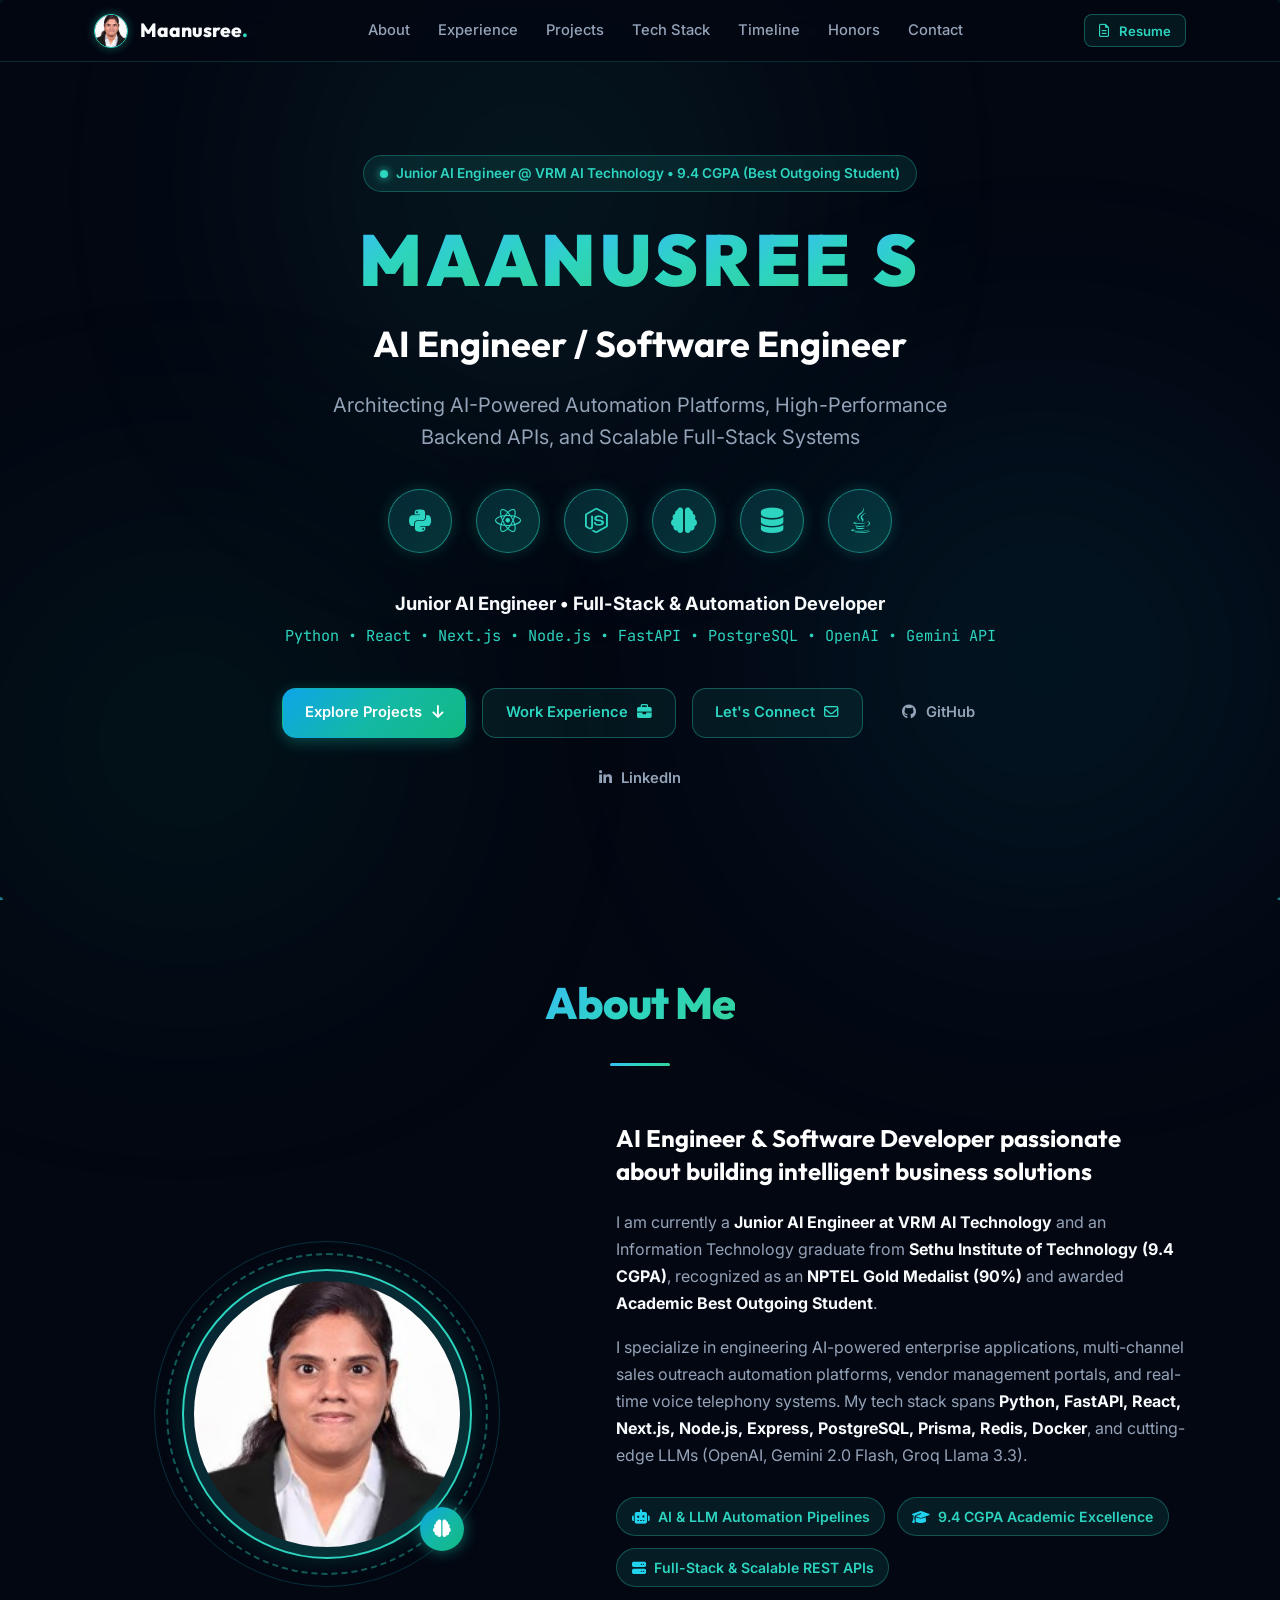
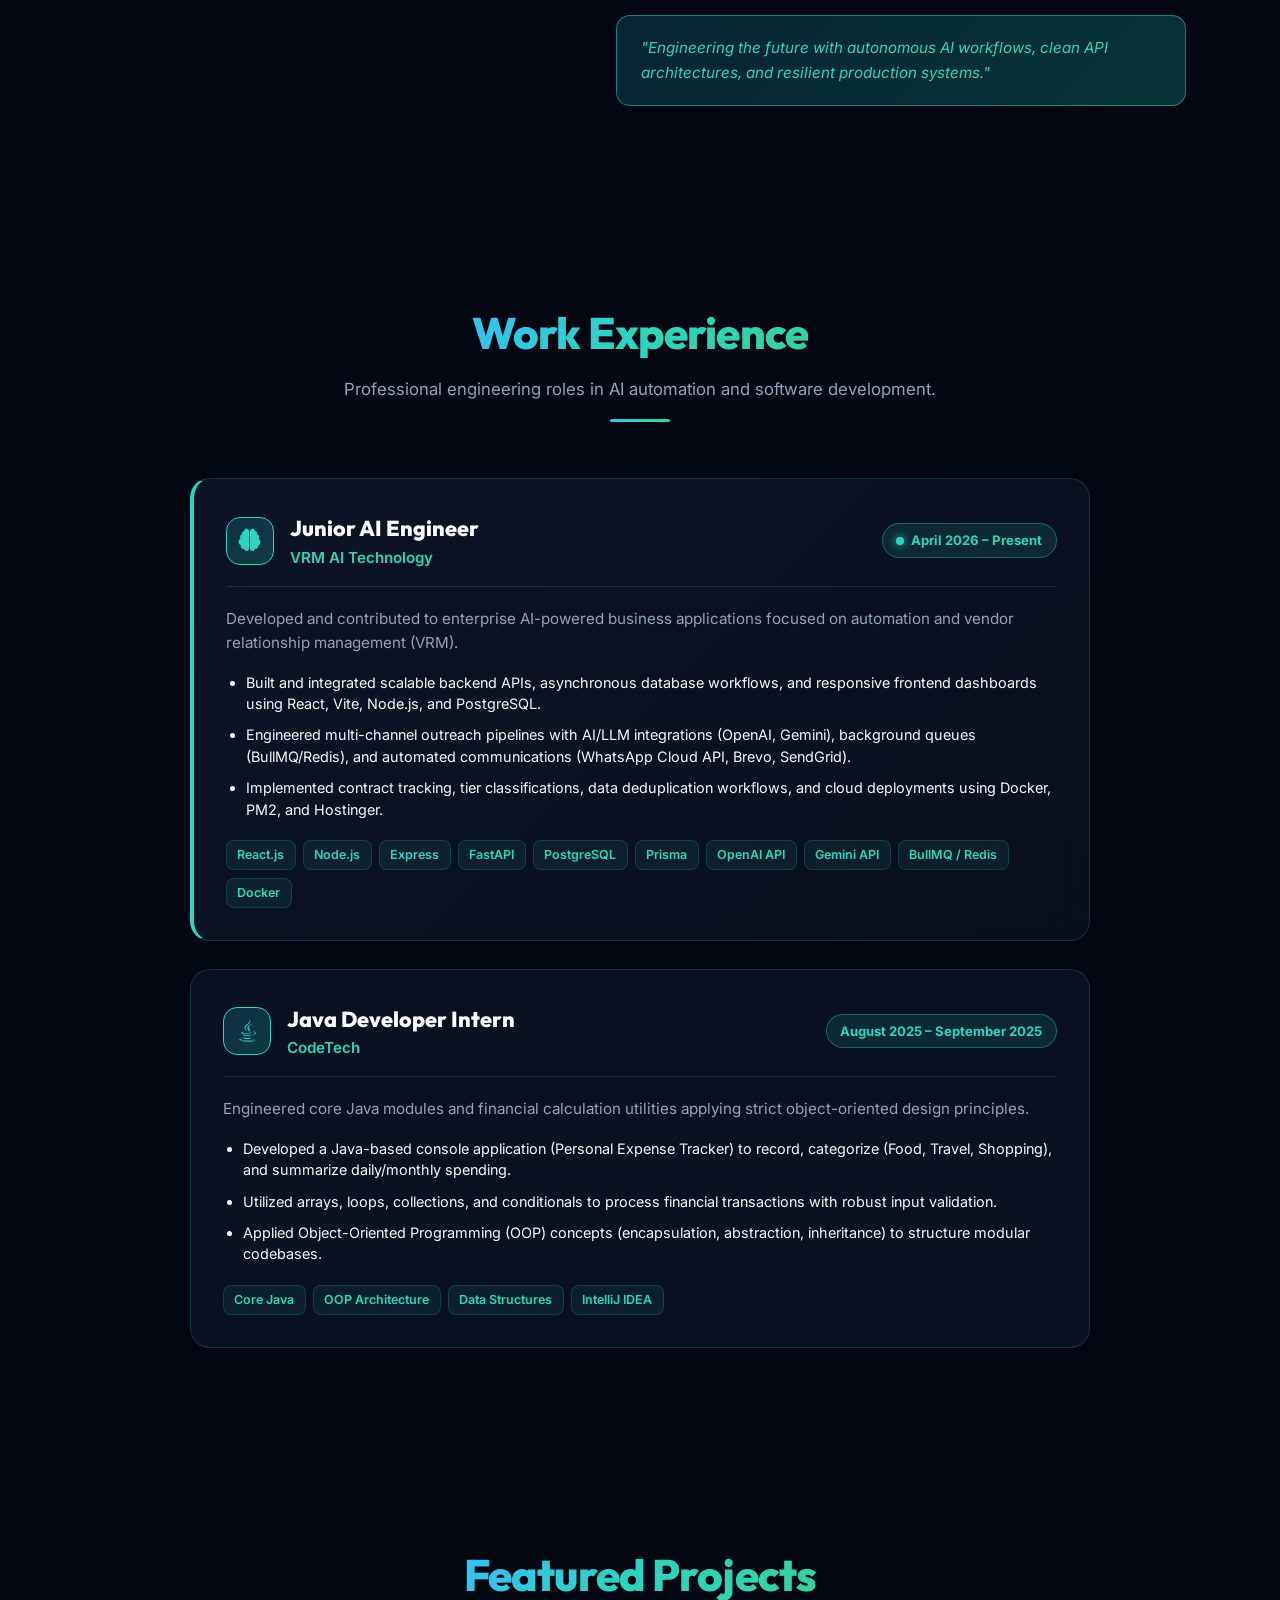
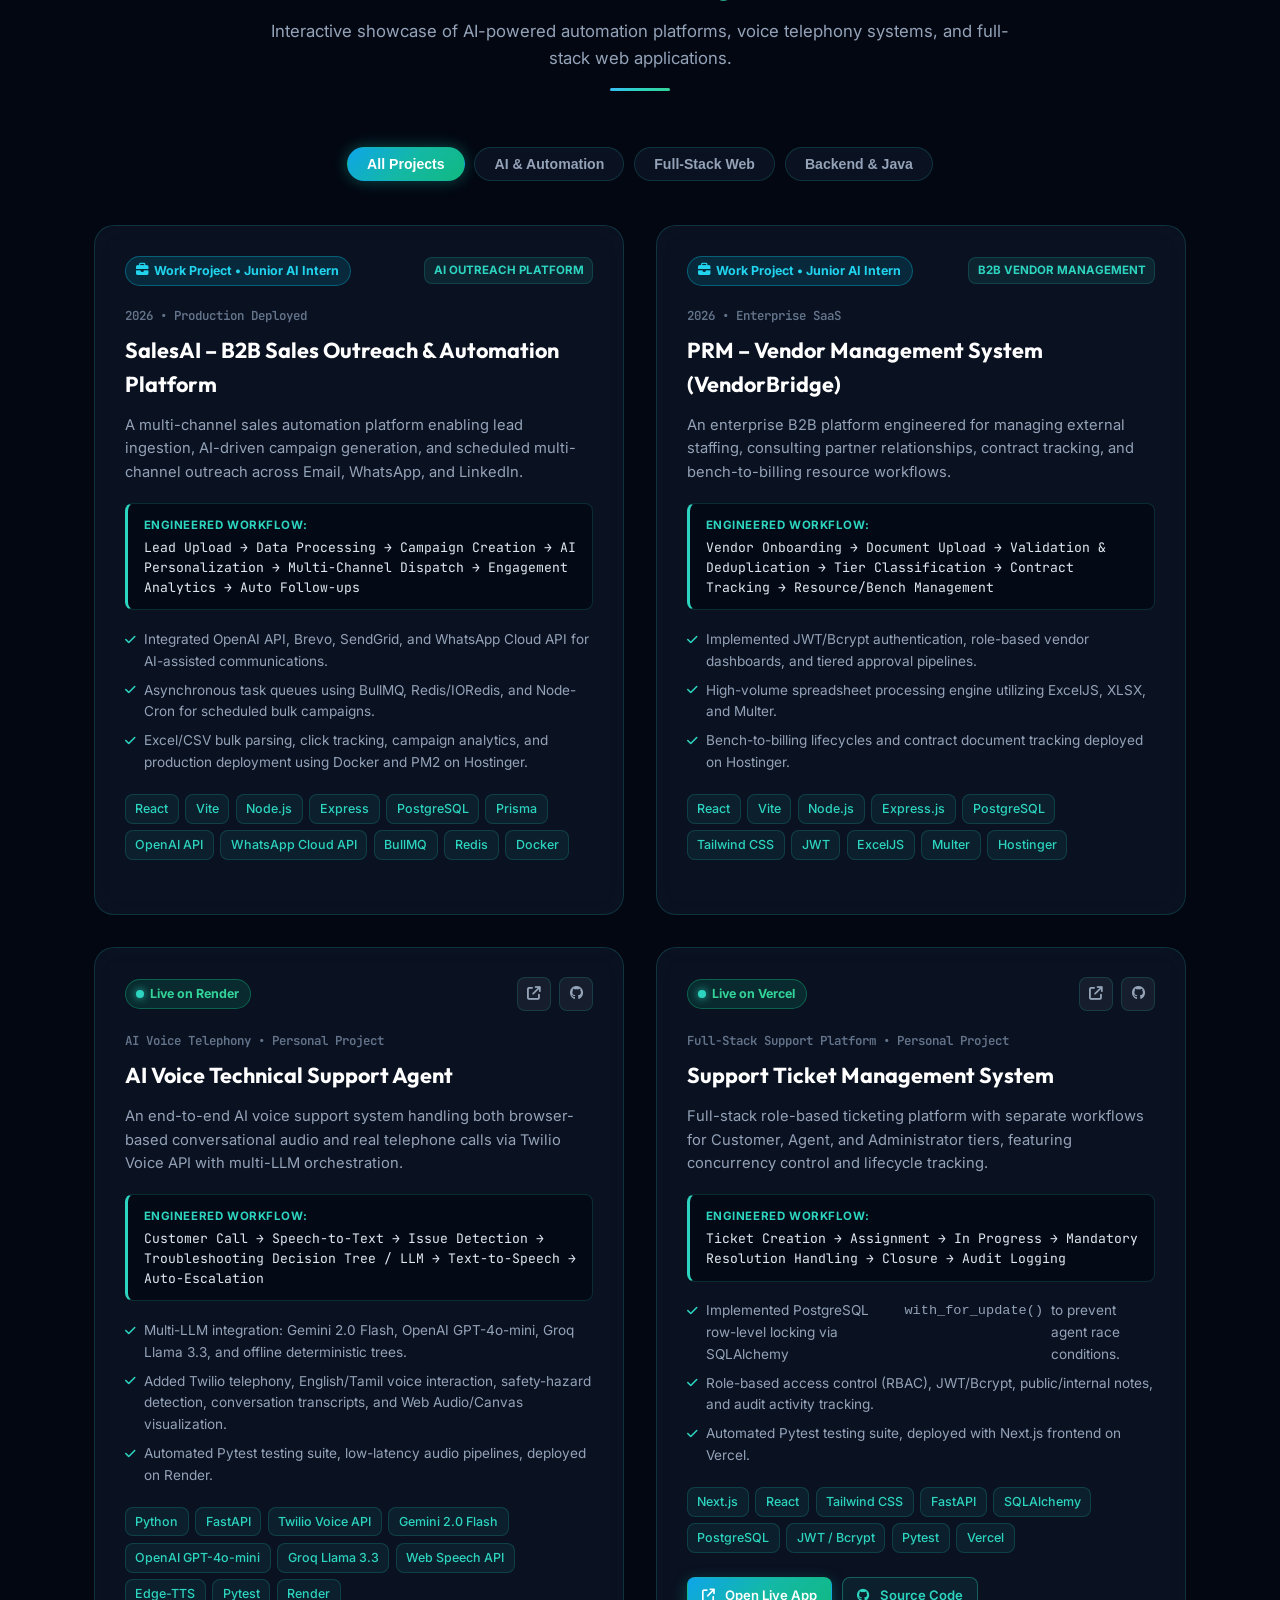
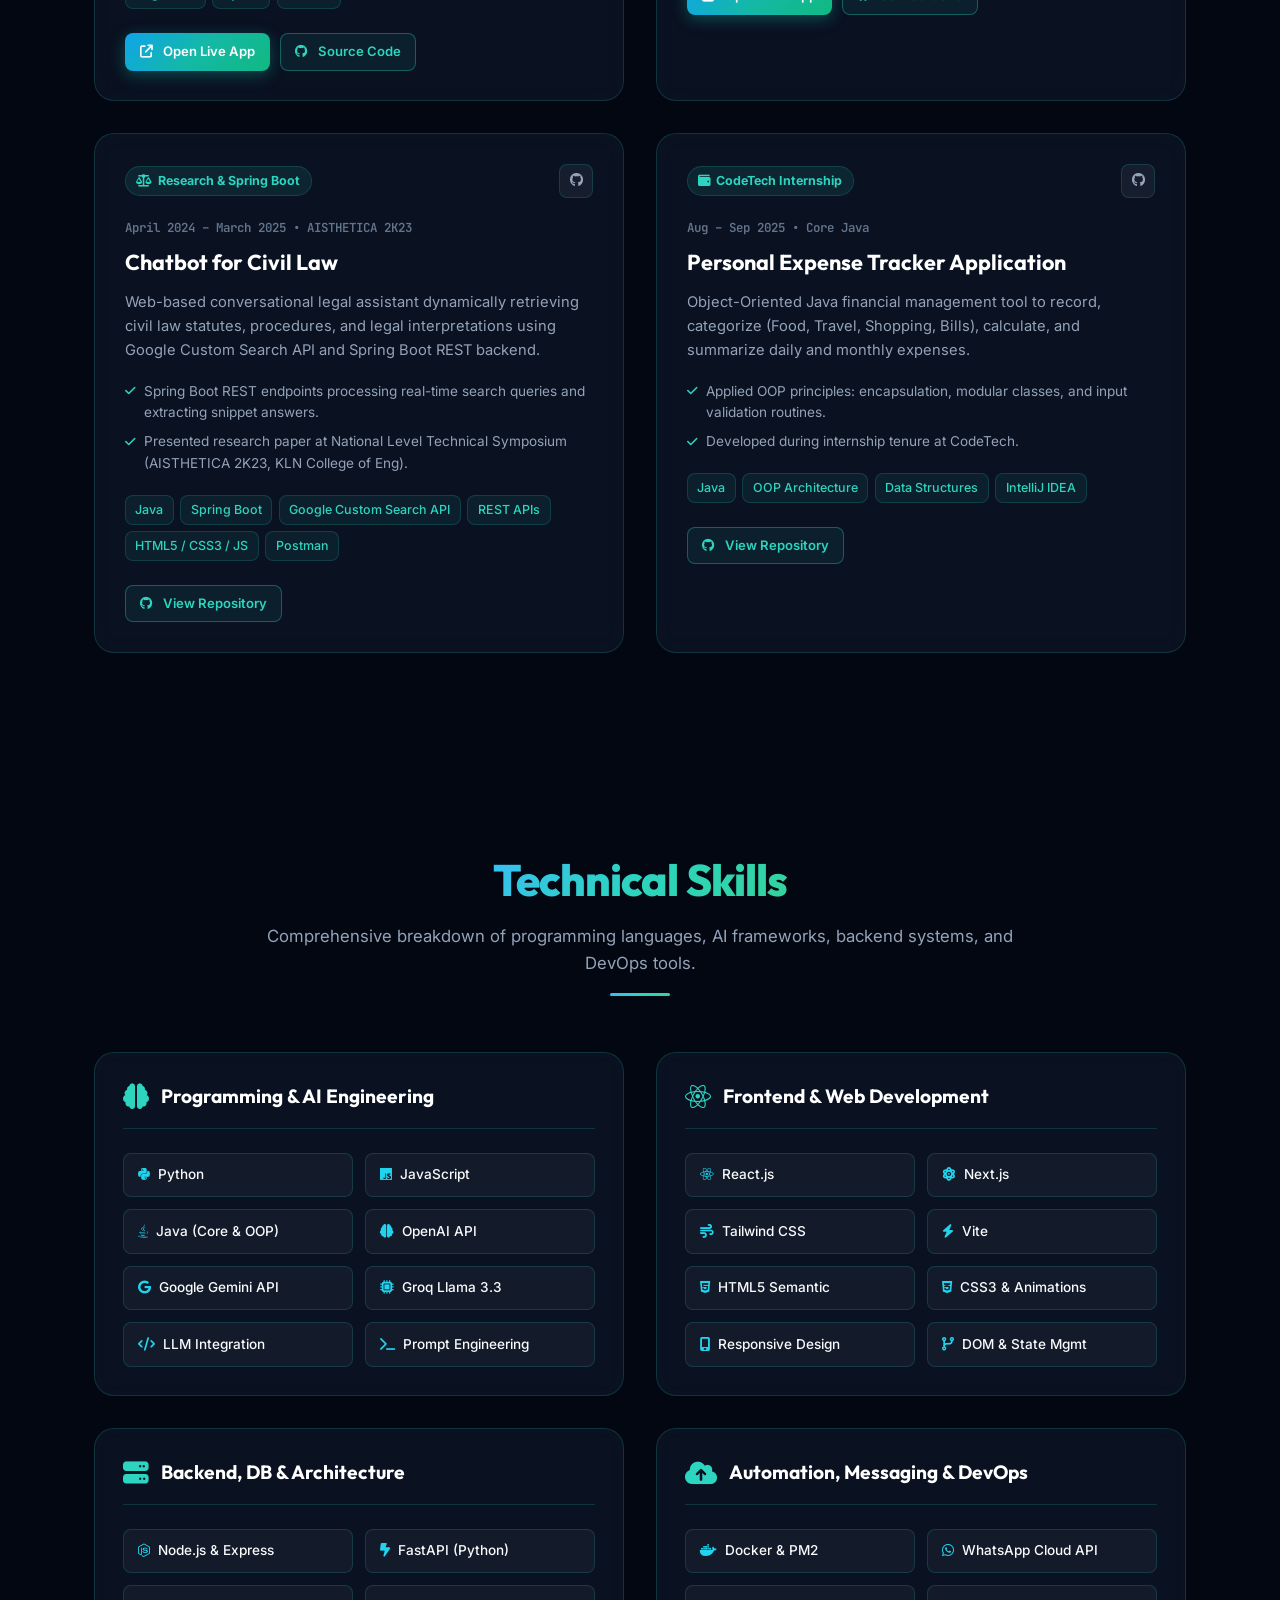
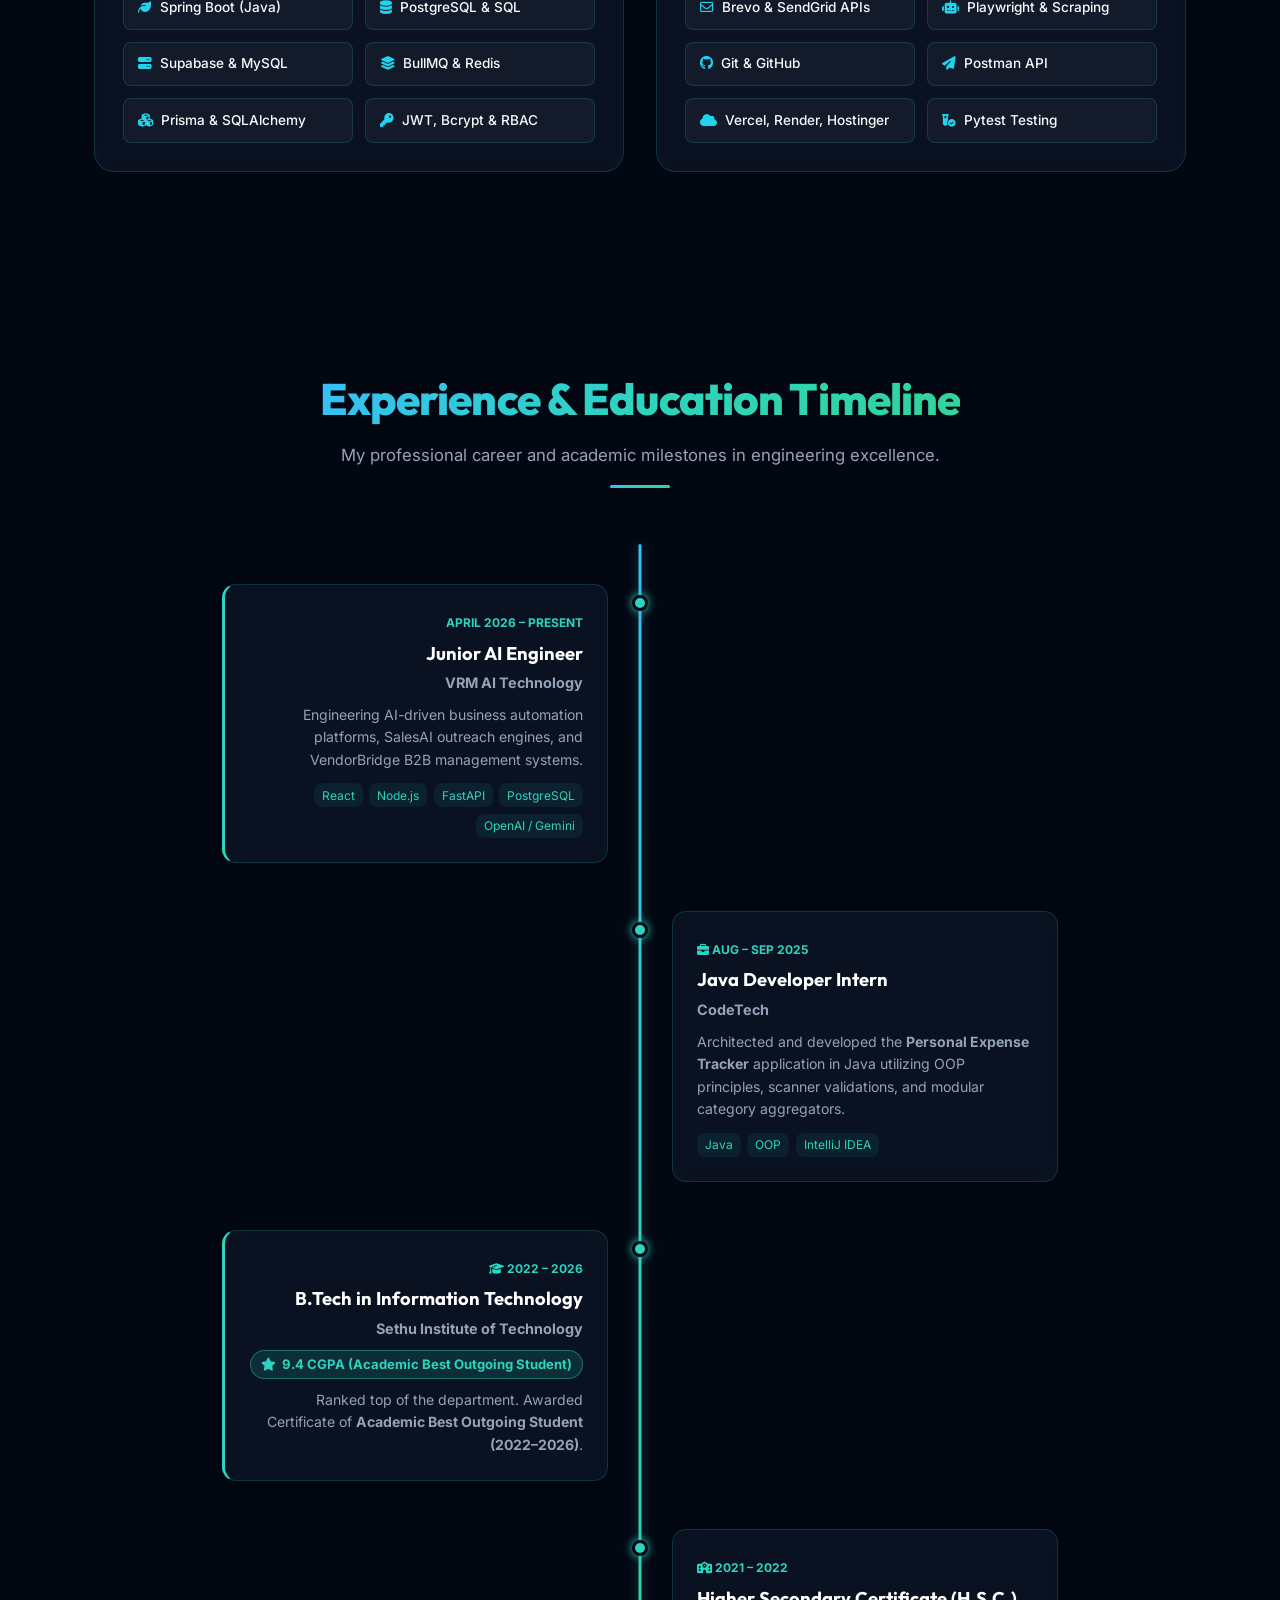
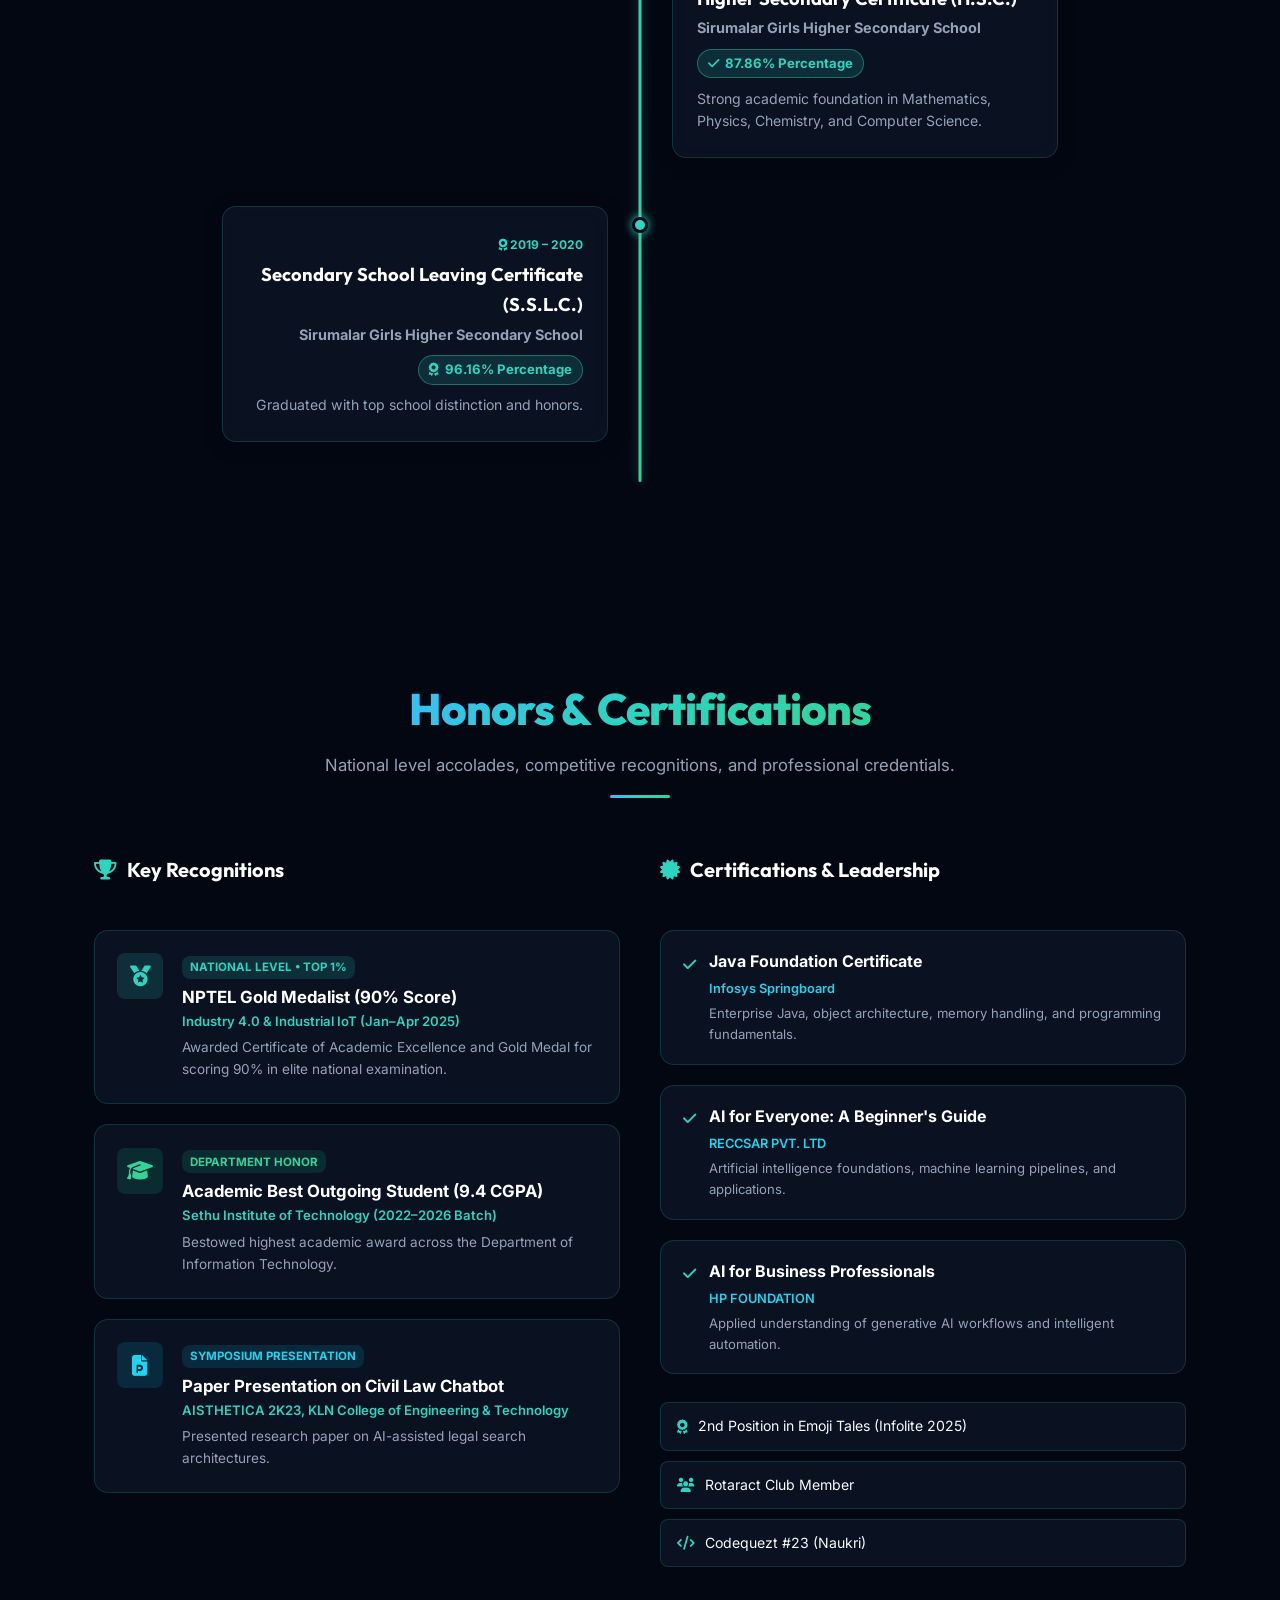
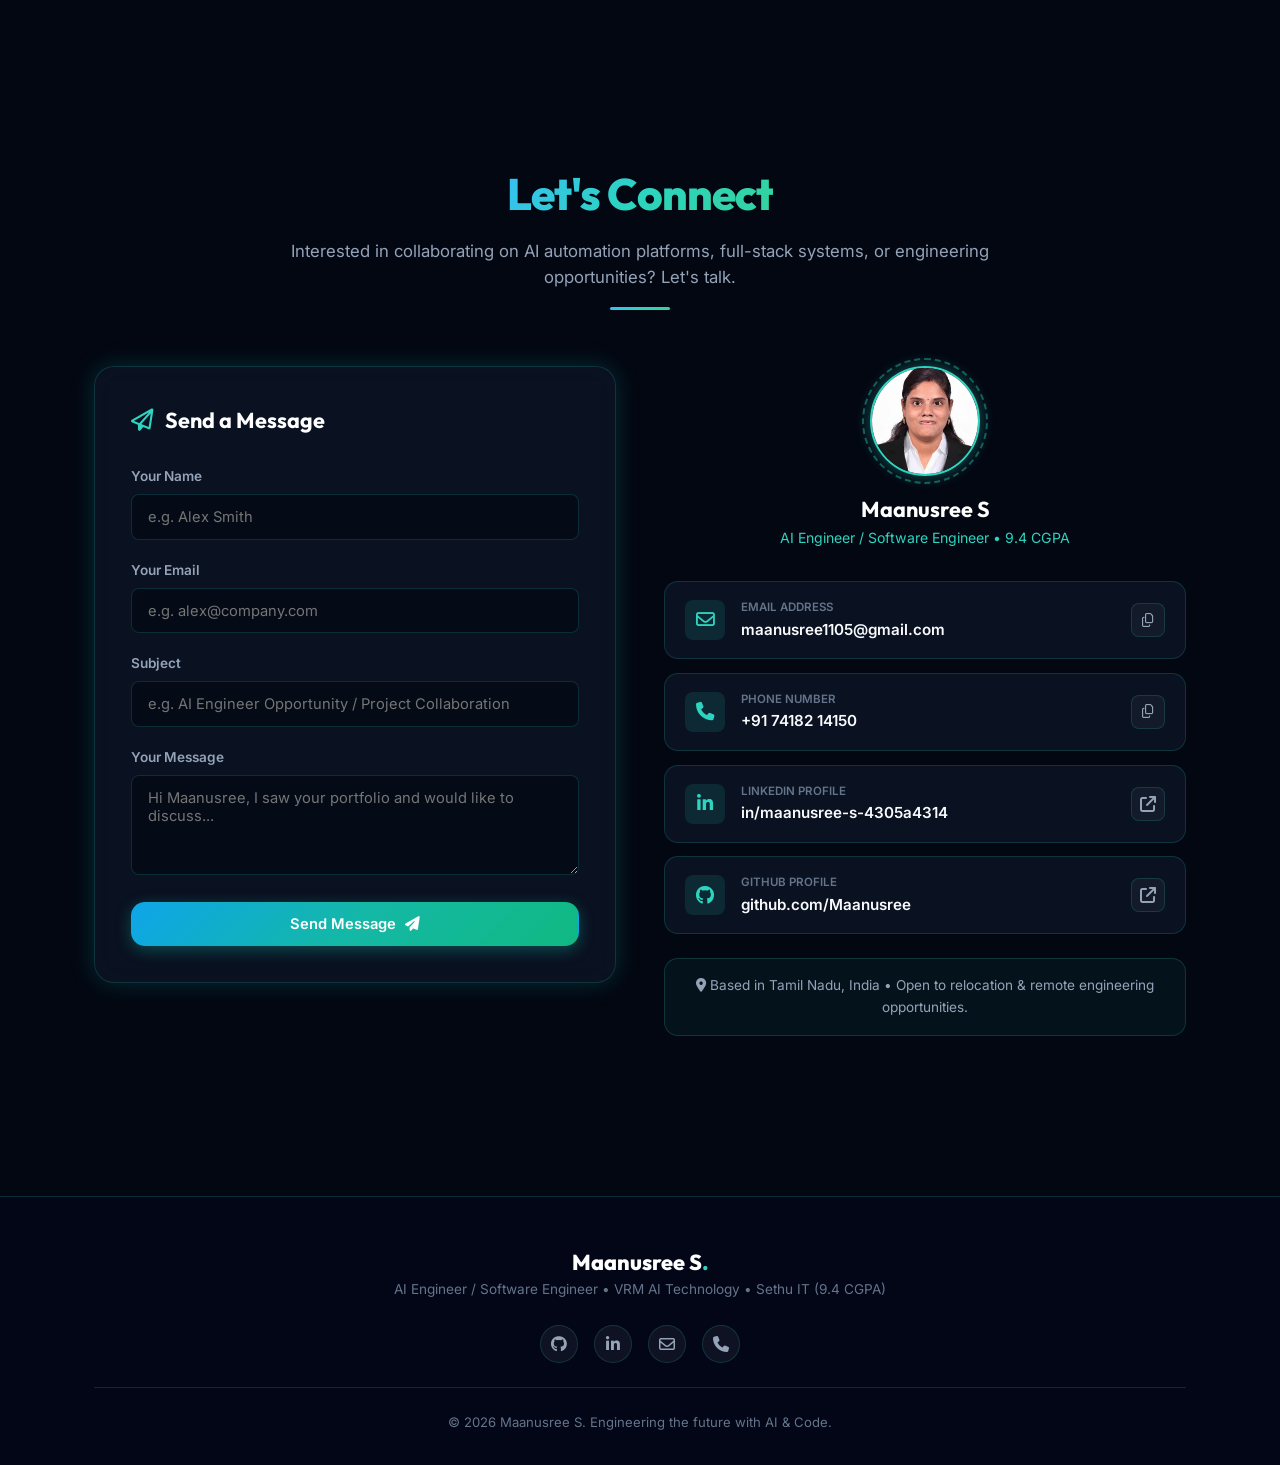
==== index.html @ 945d08c3 "Replace skill progress bars and levels with clean icon badges in Tech Stack" ====
<!DOCTYPE html>
<html lang="en" data-theme="dark">
<head>
  <meta charset="UTF-8" />
  <meta name="viewport" content="width=device-width, initial-scale=1.0" />
  <title>Maanusree S — AI Engineer &amp; Software Engineer Portfolio</title>
  <meta name="description" content="Portfolio of Maanusree S — Junior AI Engineer, B.Tech IT (9.4 CGPA), NPTEL Gold Medalist, Full-Stack &amp; AI Systems Developer." />

  <!-- Favicon (Transparent Globe Badge) -->
  <link rel="icon" type="image/svg+xml" href="assets/favicon.svg" />
  <link rel="icon" type="image/png" sizes="128x128" href="assets/favicon.png" />
  <link rel="apple-touch-icon" href="assets/favicon.png" />

  <!-- Google Fonts: Outfit & Inter & JetBrains Mono -->
  <link rel="preconnect" href="https://fonts.googleapis.com" />
  <link rel="preconnect" href="https://fonts.gstatic.com" crossorigin />
  <link href="https://fonts.googleapis.com/css2?family=Inter:wght@300;400;500;600;700&family=Outfit:wght@400;500;600;700;800;900&family=JetBrains+Mono:wght@400;500;600&display=swap" rel="stylesheet" />

  <!-- FontAwesome Icons -->
  <link rel="stylesheet" href="https://cdnjs.cloudflare.com/ajax/libs/font-awesome/6.5.1/css/all.min.css" />

  <!-- Custom Stylesheet -->
  <link rel="stylesheet" href="style.css" />
</head>
<body class="dark-theme">

  <!-- Ambient Bluish-Green Glowing Orbs & Interactive Particle Canvas -->
  <canvas id="ambient-canvas"></canvas>
  <div class="bg-glow orb-teal-top"></div>
  <div class="bg-glow orb-cyan-mid"></div>
  <div class="bg-glow orb-emerald-bottom"></div>

  <!-- Toast Notification Container -->
  <div id="toast-container" class="toast-container" aria-live="polite"></div>

  <!-- Navigation Bar -->
  <header class="header-nav" id="header-nav">
    <div class="container nav-content">
      <a href="#hero" class="brand-logo">
        <div class="brand-avatar-box">
          <img src="assets/profile.jpg" alt="Maanusree S" class="nav-avatar" onerror="this.style.display='none'; document.getElementById('nav-fallback-avatar').style.display='flex';" />
          <div id="nav-fallback-avatar" class="nav-avatar-fallback" style="display:none;">MS</div>
        </div>
        <span class="brand-text">Maanusree<span class="dot-accent">.</span></span>
      </a>

      <nav class="nav-menu" id="nav-menu">
        <a href="#about" class="nav-link">About</a>
        <a href="#experience" class="nav-link">Experience</a>
        <a href="#projects" class="nav-link">Projects</a>
        <a href="#skills" class="nav-link">Tech Stack</a>
        <a href="#timeline" class="nav-link">Timeline</a>
        <a href="#achievements" class="nav-link">Honors</a>
        <a href="#contact" class="nav-link">Contact</a>
      </nav>

      <div class="nav-actions">
        <button id="open-resume-btn" class="btn btn-outline-teal btn-sm">
          <i class="fa-regular fa-file-lines"></i> Resume
        </button>
        <button id="mobile-toggle" class="mobile-toggle" aria-label="Toggle Menu">
          <i class="fa-solid fa-bars"></i>
        </button>
      </div>
    </div>
  </header>

  <main>
    <!-- ============================================== -->
    <!-- HERO SECTION (Figma Style with Bluish-Green)  -->
    <!-- ============================================== -->
    <section id="hero" class="hero-section">
      <div class="container hero-container">
        
        <div class="hero-badge-row">
          <div class="status-pill">
            <span class="pulse-dot"></span>
            <span>Junior AI Engineer @ VRM AI Technology • 9.4 CGPA (Best Outgoing Student)</span>
          </div>
        </div>

        <!-- 3D Character Animated Big Name -->
        <h1 class="hero-name-title" id="hero-name-letters">
          <!-- Dynamically populated letters with 3D hover in JS -->
          <span class="letter-char">M</span><span class="letter-char">A</span><span class="letter-char">A</span><span class="letter-char">N</span><span class="letter-char">U</span><span class="letter-char">S</span><span class="letter-char">R</span><span class="letter-char">E</span><span class="letter-char">E</span>
          <span class="letter-space">&nbsp;</span>
          <span class="letter-char">S</span>
        </h1>

        <div class="hero-subheading">
          AI Engineer / Software Engineer
        </div>

        <p class="hero-tagline">
          Architecting AI-Powered Automation Platforms, High-Performance Backend APIs, and Scalable Full-Stack Systems
        </p>

        <!-- Floating Orbiting Tech Icons (Figma Style) -->
        <div class="hero-floating-icons">
          <div class="float-icon-pill" title="Python &amp; FastAPI">
            <i class="fa-brands fa-python"></i>
          </div>
          <div class="float-icon-pill" title="React.js &amp; Next.js">
            <i class="fa-brands fa-react"></i>
          </div>
          <div class="float-icon-pill" title="Node.js &amp; Express">
            <i class="fa-brands fa-node-js"></i>
          </div>
          <div class="float-icon-pill" title="AI &amp; LLM Orchestration">
            <i class="fa-solid fa-brain"></i>
          </div>
          <div class="float-icon-pill" title="PostgreSQL &amp; Databases">
            <i class="fa-solid fa-database"></i>
          </div>
          <div class="float-icon-pill" title="Java &amp; Spring Boot">
            <i class="fa-brands fa-java"></i>
          </div>
        </div>

        <div class="hero-meta-block">
          <div class="hero-role-title">Junior AI Engineer &bull; Full-Stack &amp; Automation Developer</div>
          <div class="hero-role-pills">
            Python &bull; React &bull; Next.js &bull; Node.js &bull; FastAPI &bull; PostgreSQL &bull; OpenAI &bull; Gemini API
          </div>
        </div>

        <div class="hero-cta-buttons">
          <a href="#projects" class="btn btn-gradient-teal">
            <span>Explore Projects</span>
            <i class="fa-solid fa-arrow-down"></i>
          </a>
          <a href="#experience" class="btn btn-outline-teal">
            <span>Work Experience</span>
            <i class="fa-solid fa-briefcase"></i>
          </a>
          <a href="#contact" class="btn btn-outline-teal">
            <span>Let's Connect</span>
            <i class="fa-regular fa-envelope"></i>
          </a>
          <a href="https://github.com/Maanusree" target="_blank" rel="noopener noreferrer" class="btn btn-ghost-teal" title="GitHub">
            <i class="fa-brands fa-github"></i> GitHub
          </a>
          <a href="https://www.linkedin.com/in/maanusree-s-4305a4314" target="_blank" rel="noopener noreferrer" class="btn btn-ghost-teal" title="LinkedIn">
            <i class="fa-brands fa-linkedin-in"></i> LinkedIn
          </a>
        </div>

      </div>
    </section>

    <!-- ============================================== -->
    <!-- ABOUT ME SECTION (Figma Circular Avatar + Orbits) -->
    <!-- ============================================== -->
    <section id="about" class="section about-section">
      <div class="container">
        <div class="section-title-box">
          <h2 class="section-title-gradient">About Me</h2>
          <div class="title-underline"></div>
        </div>

        <div class="about-grid-layout">
          <!-- Left: Circular Photo with Rotating Orbital Dashed Ring -->
          <div class="about-avatar-col">
            <div class="avatar-orbit-wrapper">
              <div class="avatar-circle-glow">
                <img src="assets/profile.jpg" alt="Maanusree S" class="about-photo-img" onerror="this.style.display='none'; document.getElementById('about-fallback-avatar').style.display='flex';" />
                <div id="about-fallback-avatar" class="about-avatar-fallback" style="display:none;">MS</div>
              </div>
              <div class="orbit-ring-dashed"></div>
              <div class="orbit-ring-solid"></div>
              <div class="orbit-badge"><i class="fa-solid fa-brain"></i></div>
            </div>
          </div>

          <!-- Right: Bio Content -->
          <div class="about-text-col">
            <h3 class="about-headline">
              AI Engineer &amp; Software Developer passionate about building intelligent business solutions
            </h3>

            <p class="about-body-text">
              I am currently a <strong>Junior AI Engineer at VRM AI Technology</strong> and an Information Technology graduate from <strong>Sethu Institute of Technology (9.4 CGPA)</strong>, recognized as an <strong>NPTEL Gold Medalist (90%)</strong> and awarded <strong>Academic Best Outgoing Student</strong>.
            </p>

            <p class="about-body-text">
              I specialize in engineering AI-powered enterprise applications, multi-channel sales outreach automation platforms, vendor management portals, and real-time voice telephony systems. My tech stack spans <strong>Python, FastAPI, React, Next.js, Node.js, Express, PostgreSQL, Prisma, Redis, Docker</strong>, and cutting-edge LLMs (OpenAI, Gemini 2.0 Flash, Groq Llama 3.3).
            </p>

            <!-- 3 Attribute Badges -->
            <div class="about-traits-row">
              <div class="trait-badge">
                <i class="fa-solid fa-robot trait-icon"></i>
                <span>AI &amp; LLM Automation Pipelines</span>
              </div>
              <div class="trait-badge">
                <i class="fa-solid fa-graduation-cap trait-icon"></i>
                <span>9.4 CGPA Academic Excellence</span>
              </div>
              <div class="trait-badge">
                <i class="fa-solid fa-server trait-icon"></i>
                <span>Full-Stack &amp; Scalable REST APIs</span>
              </div>
            </div>

            <!-- Quote Box in Bluish-Green Gradient Border -->
            <div class="about-quote-box">
              <p class="quote-text">
                "Engineering the future with autonomous AI workflows, clean API architectures, and resilient production systems."
              </p>
            </div>
          </div>
        </div>
      </div>
    </section>

    <!-- ============================================== -->
    <!-- WORK EXPERIENCE SECTION                        -->
    <!-- ============================================== -->
    <section id="experience" class="section experience-section">
      <div class="container">
        <div class="section-title-box">
          <h2 class="section-title-gradient">Work Experience</h2>
          <p class="section-subtitle">Professional engineering roles in AI automation and software development.</p>
          <div class="title-underline"></div>
        </div>

        <div class="experience-card-stack">

          <!-- Role 1: VRM AI Technology -->
          <div class="exp-card highlight-exp-card">
            <div class="exp-card-header">
              <div class="exp-role-box">
                <div class="exp-company-logo"><i class="fa-solid fa-brain"></i></div>
                <div>
                  <h3 class="exp-job-title">Junior AI Engineer</h3>
                  <h4 class="exp-company-name">VRM AI Technology</h4>
                </div>
              </div>
              <div class="exp-period-badge">
                <span class="pulse-dot"></span> April 2026 &ndash; Present
              </div>
            </div>

            <div class="exp-card-body">
              <p class="exp-summary">
                Developed and contributed to enterprise AI-powered business applications focused on automation and vendor relationship management (VRM).
              </p>
              <ul class="exp-bullet-points">
                <li>Built and integrated scalable backend APIs, asynchronous database workflows, and responsive frontend dashboards using React, Vite, Node.js, and PostgreSQL.</li>
                <li>Engineered multi-channel outreach pipelines with AI/LLM integrations (OpenAI, Gemini), background queues (BullMQ/Redis), and automated communications (WhatsApp Cloud API, Brevo, SendGrid).</li>
                <li>Implemented contract tracking, tier classifications, data deduplication workflows, and cloud deployments using Docker, PM2, and Hostinger.</li>
              </ul>

              <div class="exp-tech-pills">
                <span>React.js</span>
                <span>Node.js</span>
                <span>Express</span>
                <span>FastAPI</span>
                <span>PostgreSQL</span>
                <span>Prisma</span>
                <span>OpenAI API</span>
                <span>Gemini API</span>
                <span>BullMQ / Redis</span>
                <span>Docker</span>
              </div>
            </div>
          </div>

          <!-- Role 2: CodeTech -->
          <div class="exp-card">
            <div class="exp-card-header">
              <div class="exp-role-box">
                <div class="exp-company-logo"><i class="fa-brands fa-java"></i></div>
                <div>
                  <h3 class="exp-job-title">Java Developer Intern</h3>
                  <h4 class="exp-company-name">CodeTech</h4>
                </div>
              </div>
              <div class="exp-period-badge">
                August 2025 &ndash; September 2025
              </div>
            </div>

            <div class="exp-card-body">
              <p class="exp-summary">
                Engineered core Java modules and financial calculation utilities applying strict object-oriented design principles.
              </p>
              <ul class="exp-bullet-points">
                <li>Developed a Java-based console application (Personal Expense Tracker) to record, categorize (Food, Travel, Shopping), and summarize daily/monthly spending.</li>
                <li>Utilized arrays, loops, collections, and conditionals to process financial transactions with robust input validation.</li>
                <li>Applied Object-Oriented Programming (OOP) concepts (encapsulation, abstraction, inheritance) to structure modular codebases.</li>
              </ul>

              <div class="exp-tech-pills">
                <span>Core Java</span>
                <span>OOP Architecture</span>
                <span>Data Structures</span>
                <span>IntelliJ IDEA</span>
              </div>
            </div>
          </div>

        </div>
      </div>
    </section>

    <!-- ============================================== -->
    <!-- FEATURED PROJECTS SECTION                      -->
    <!-- ============================================== -->
    <section id="projects" class="section projects-section">
      <div class="container">
        <div class="section-title-box">
          <h2 class="section-title-gradient">Featured Projects</h2>
          <p class="section-subtitle">Interactive showcase of AI-powered automation platforms, voice telephony systems, and full-stack web applications.</p>
          <div class="title-underline"></div>
        </div>

        <!-- Filter Tabs -->
        <div class="project-filter-row">
          <button class="filter-chip active" data-filter="all">All Projects</button>
          <button class="filter-chip" data-filter="ai">AI &amp; Automation</button>
          <button class="filter-chip" data-filter="fullstack">Full-Stack Web</button>
          <button class="filter-chip" data-filter="backend">Backend &amp; Java</button>
        </div>

        <div class="projects-card-grid">

          <!-- PROJECT 1: SalesAI (Work Project | Junior AI Intern) -->
          <div class="figma-project-card" data-category="ai fullstack">
            <div class="card-glow-overlay"></div>
            <div class="card-top-meta">
              <div class="status-chip render-chip">
                <i class="fa-solid fa-briefcase"></i> Work Project &bull; Junior AI Intern
              </div>
              <div class="card-header-icons">
                <span class="card-badge-tag">AI Outreach Platform</span>
              </div>
            </div>

            <div class="card-body">
              <span class="project-year-tag">2026 &bull; Production Deployed</span>
              <h3 class="card-project-title">
                SalesAI &ndash; B2B Sales Outreach &amp; Automation Platform
              </h3>
              <p class="card-project-desc">
                A multi-channel sales automation platform enabling lead ingestion, AI-driven campaign generation, and scheduled multi-channel outreach across Email, WhatsApp, and LinkedIn.
              </p>

              <div class="workflow-box">
                <span class="wf-label">Engineered Workflow:</span>
                <div class="wf-flow">Lead Upload &rarr; Data Processing &rarr; Campaign Creation &rarr; AI Personalization &rarr; Multi-Channel Dispatch &rarr; Engagement Analytics &rarr; Auto Follow-ups</div>
              </div>

              <div class="card-key-points">
                <div class="key-point"><i class="fa-solid fa-check"></i> Integrated OpenAI API, Brevo, SendGrid, and WhatsApp Cloud API for AI-assisted communications.</div>
                <div class="key-point"><i class="fa-solid fa-check"></i> Asynchronous task queues using BullMQ, Redis/IORedis, and Node-Cron for scheduled bulk campaigns.</div>
                <div class="key-point"><i class="fa-solid fa-check"></i> Excel/CSV bulk parsing, click tracking, campaign analytics, and production deployment using Docker and PM2 on Hostinger.</div>
              </div>

              <div class="card-tech-tags">
                <span class="tech-tag">React</span>
                <span class="tech-tag">Vite</span>
                <span class="tech-tag">Node.js</span>
                <span class="tech-tag">Express</span>
                <span class="tech-tag">PostgreSQL</span>
                <span class="tech-tag">Prisma</span>
                <span class="tech-tag">OpenAI API</span>
                <span class="tech-tag">WhatsApp Cloud API</span>
                <span class="tech-tag">BullMQ</span>
                <span class="tech-tag">Redis</span>
                <span class="tech-tag">Docker</span>
              </div>
            </div>
          </div>

          <!-- PROJECT 2: PRM VendorBridge (Work Project | Junior AI Intern) -->
          <div class="figma-project-card" data-category="fullstack">
            <div class="card-glow-overlay"></div>
            <div class="card-top-meta">
              <div class="status-chip render-chip">
                <i class="fa-solid fa-briefcase"></i> Work Project &bull; Junior AI Intern
              </div>
              <div class="card-header-icons">
                <span class="card-badge-tag">B2B Vendor Management</span>
              </div>
            </div>

            <div class="card-body">
              <span class="project-year-tag">2026 &bull; Enterprise SaaS</span>
              <h3 class="card-project-title">
                PRM &ndash; Vendor Management System (VendorBridge)
              </h3>
              <p class="card-project-desc">
                An enterprise B2B platform engineered for managing external staffing, consulting partner relationships, contract tracking, and bench-to-billing resource workflows.
              </p>

              <div class="workflow-box">
                <span class="wf-label">Engineered Workflow:</span>
                <div class="wf-flow">Vendor Onboarding &rarr; Document Upload &rarr; Validation &amp; Deduplication &rarr; Tier Classification &rarr; Contract Tracking &rarr; Resource/Bench Management</div>
              </div>

              <div class="card-key-points">
                <div class="key-point"><i class="fa-solid fa-check"></i> Implemented JWT/Bcrypt authentication, role-based vendor dashboards, and tiered approval pipelines.</div>
                <div class="key-point"><i class="fa-solid fa-check"></i> High-volume spreadsheet processing engine utilizing ExcelJS, XLSX, and Multer.</div>
                <div class="key-point"><i class="fa-solid fa-check"></i> Bench-to-billing lifecycles and contract document tracking deployed on Hostinger.</div>
              </div>

              <div class="card-tech-tags">
                <span class="tech-tag">React</span>
                <span class="tech-tag">Vite</span>
                <span class="tech-tag">Node.js</span>
                <span class="tech-tag">Express.js</span>
                <span class="tech-tag">PostgreSQL</span>
                <span class="tech-tag">Tailwind CSS</span>
                <span class="tech-tag">JWT</span>
                <span class="tech-tag">ExcelJS</span>
                <span class="tech-tag">Multer</span>
                <span class="tech-tag">Hostinger</span>
              </div>
            </div>
          </div>

          <!-- PROJECT 3: AI Voice Technical Support Agent (Live on Render) -->
          <div class="figma-project-card" data-category="ai fullstack">
            <div class="card-glow-overlay"></div>
            <div class="card-top-meta">
              <div class="status-chip live-chip">
                <span class="pulse-dot"></span> Live on Render
              </div>
              <div class="card-header-icons">
                <a href="https://innoassist-ai-voice.onrender.com" target="_blank" rel="noopener noreferrer" class="card-icon-btn" title="Open Live App">
                  <i class="fa-solid fa-arrow-up-right-from-square"></i>
                </a>
                <a href="https://github.com/Maanusree/ai-voice-technical-support" target="_blank" rel="noopener noreferrer" class="card-icon-btn" title="GitHub Repository">
                  <i class="fa-brands fa-github"></i>
                </a>
              </div>
            </div>

            <div class="card-body">
              <span class="project-year-tag">AI Voice Telephony &bull; Personal Project</span>
              <h3 class="card-project-title">
                <a href="https://innoassist-ai-voice.onrender.com" target="_blank" rel="noopener noreferrer">
                  AI Voice Technical Support Agent
                </a>
              </h3>
              <p class="card-project-desc">
                An end-to-end AI voice support system handling both browser-based conversational audio and real telephone calls via Twilio Voice API with multi-LLM orchestration.
              </p>

              <div class="workflow-box">
                <span class="wf-label">Engineered Workflow:</span>
                <div class="wf-flow">Customer Call &rarr; Speech-to-Text &rarr; Issue Detection &rarr; Troubleshooting Decision Tree / LLM &rarr; Text-to-Speech &rarr; Auto-Escalation</div>
              </div>

              <div class="card-key-points">
                <div class="key-point"><i class="fa-solid fa-check"></i> Multi-LLM integration: Gemini 2.0 Flash, OpenAI GPT-4o-mini, Groq Llama 3.3, and offline deterministic trees.</div>
                <div class="key-point"><i class="fa-solid fa-check"></i> Added Twilio telephony, English/Tamil voice interaction, safety-hazard detection, conversation transcripts, and Web Audio/Canvas visualization.</div>
                <div class="key-point"><i class="fa-solid fa-check"></i> Automated Pytest testing suite, low-latency audio pipelines, deployed on Render.</div>
              </div>

              <div class="card-tech-tags">
                <span class="tech-tag">Python</span>
                <span class="tech-tag">FastAPI</span>
                <span class="tech-tag">Twilio Voice API</span>
                <span class="tech-tag">Gemini 2.0 Flash</span>
                <span class="tech-tag">OpenAI GPT-4o-mini</span>
                <span class="tech-tag">Groq Llama 3.3</span>
                <span class="tech-tag">Web Speech API</span>
                <span class="tech-tag">Edge-TTS</span>
                <span class="tech-tag">Pytest</span>
                <span class="tech-tag">Render</span>
              </div>

              <div class="card-actions">
                <a href="https://innoassist-ai-voice.onrender.com" target="_blank" rel="noopener noreferrer" class="btn btn-gradient-teal btn-sm">
                  <i class="fa-solid fa-arrow-up-right-from-square"></i> Open Live App
                </a>
                <a href="https://github.com/Maanusree/ai-voice-technical-support" target="_blank" rel="noopener noreferrer" class="btn btn-outline-teal btn-sm">
                  <i class="fa-brands fa-github"></i> Source Code
                </a>
              </div>
            </div>
          </div>

          <!-- PROJECT 4: Support Ticket Management System (Live on Vercel) -->
          <div class="figma-project-card" data-category="fullstack backend">
            <div class="card-glow-overlay"></div>
            <div class="card-top-meta">
              <div class="status-chip live-chip">
                <span class="pulse-dot"></span> Live on Vercel
              </div>
              <div class="card-header-icons">
                <a href="https://support-ticket-management-tau.vercel.app/" target="_blank" rel="noopener noreferrer" class="card-icon-btn" title="Open Live App">
                  <i class="fa-solid fa-arrow-up-right-from-square"></i>
                </a>
                <a href="https://github.com/Maanusree/support-ticket-management" target="_blank" rel="noopener noreferrer" class="card-icon-btn" title="GitHub Repository">
                  <i class="fa-brands fa-github"></i>
                </a>
              </div>
            </div>

            <div class="card-body">
              <span class="project-year-tag">Full-Stack Support Platform &bull; Personal Project</span>
              <h3 class="card-project-title">
                <a href="https://support-ticket-management-tau.vercel.app/" target="_blank" rel="noopener noreferrer">
                  Support Ticket Management System
                </a>
              </h3>
              <p class="card-project-desc">
                Full-stack role-based ticketing platform with separate workflows for Customer, Agent, and Administrator tiers, featuring concurrency control and lifecycle tracking.
              </p>

              <div class="workflow-box">
                <span class="wf-label">Engineered Workflow:</span>
                <div class="wf-flow">Ticket Creation &rarr; Assignment &rarr; In Progress &rarr; Mandatory Resolution Handling &rarr; Closure &rarr; Audit Logging</div>
              </div>

              <div class="card-key-points">
                <div class="key-point"><i class="fa-solid fa-check"></i> Implemented PostgreSQL row-level locking via SQLAlchemy <code>with_for_update()</code> to prevent agent race conditions.</div>
                <div class="key-point"><i class="fa-solid fa-check"></i> Role-based access control (RBAC), JWT/Bcrypt, public/internal notes, and audit activity tracking.</div>
                <div class="key-point"><i class="fa-solid fa-check"></i> Automated Pytest testing suite, deployed with Next.js frontend on Vercel.</div>
              </div>

              <div class="card-tech-tags">
                <span class="tech-tag">Next.js</span>
                <span class="tech-tag">React</span>
                <span class="tech-tag">Tailwind CSS</span>
                <span class="tech-tag">FastAPI</span>
                <span class="tech-tag">SQLAlchemy</span>
                <span class="tech-tag">PostgreSQL</span>
                <span class="tech-tag">JWT / Bcrypt</span>
                <span class="tech-tag">Pytest</span>
                <span class="tech-tag">Vercel</span>
              </div>

              <div class="card-actions">
                <a href="https://support-ticket-management-tau.vercel.app/" target="_blank" rel="noopener noreferrer" class="btn btn-gradient-teal btn-sm">
                  <i class="fa-solid fa-arrow-up-right-from-square"></i> Open Live App
                </a>
                <a href="https://github.com/Maanusree/support-ticket-management" target="_blank" rel="noopener noreferrer" class="btn btn-outline-teal btn-sm">
                  <i class="fa-brands fa-github"></i> Source Code
                </a>
              </div>
            </div>
          </div>

          <!-- PROJECT 5: Chatbot for Civil Law -->
          <div class="figma-project-card" data-category="backend">
            <div class="card-glow-overlay"></div>
            <div class="card-top-meta">
              <div class="status-chip normal-chip">
                <i class="fa-solid fa-scale-balanced"></i> Research &amp; Spring Boot
              </div>
              <div class="card-header-icons">
                <a href="https://github.com/Maanusree/Chatbot-for-civil-law" target="_blank" rel="noopener noreferrer" class="card-icon-btn" title="GitHub">
                  <i class="fa-brands fa-github"></i>
                </a>
              </div>
            </div>

            <div class="card-body">
              <span class="project-year-tag">April 2024 &ndash; March 2025 &bull; AISTHETICA 2K23</span>
              <h3 class="card-project-title">
                Chatbot for Civil Law
              </h3>
              <p class="card-project-desc">
                Web-based conversational legal assistant dynamically retrieving civil law statutes, procedures, and legal interpretations using Google Custom Search API and Spring Boot REST backend.
              </p>

              <div class="card-key-points">
                <div class="key-point"><i class="fa-solid fa-check"></i> Spring Boot REST endpoints processing real-time search queries and extracting snippet answers.</div>
                <div class="key-point"><i class="fa-solid fa-check"></i> Presented research paper at National Level Technical Symposium (AISTHETICA 2K23, KLN College of Eng).</div>
              </div>

              <div class="card-tech-tags">
                <span class="tech-tag">Java</span>
                <span class="tech-tag">Spring Boot</span>
                <span class="tech-tag">Google Custom Search API</span>
                <span class="tech-tag">REST APIs</span>
                <span class="tech-tag">HTML5 / CSS3 / JS</span>
                <span class="tech-tag">Postman</span>
              </div>

              <div class="card-actions">
                <a href="https://github.com/Maanusree/Chatbot-for-civil-law" target="_blank" rel="noopener noreferrer" class="btn btn-outline-teal btn-sm">
                  <i class="fa-brands fa-github"></i> View Repository
                </a>
              </div>
            </div>
          </div>

          <!-- PROJECT 6: Personal Expense Tracker -->
          <div class="figma-project-card" data-category="backend">
            <div class="card-glow-overlay"></div>
            <div class="card-top-meta">
              <div class="status-chip normal-chip">
                <i class="fa-solid fa-wallet"></i> CodeTech Internship
              </div>
              <div class="card-header-icons">
                <a href="https://github.com/Maanusree" target="_blank" rel="noopener noreferrer" class="card-icon-btn" title="GitHub">
                  <i class="fa-brands fa-github"></i>
                </a>
              </div>
            </div>

            <div class="card-body">
              <span class="project-year-tag">Aug &ndash; Sep 2025 &bull; Core Java</span>
              <h3 class="card-project-title">
                Personal Expense Tracker Application
              </h3>
              <p class="card-project-desc">
                Object-Oriented Java financial management tool to record, categorize (Food, Travel, Shopping, Bills), calculate, and summarize daily and monthly expenses.
              </p>

              <div class="card-key-points">
                <div class="key-point"><i class="fa-solid fa-check"></i> Applied OOP principles: encapsulation, modular classes, and input validation routines.</div>
                <div class="key-point"><i class="fa-solid fa-check"></i> Developed during internship tenure at CodeTech.</div>
              </div>

              <div class="card-tech-tags">
                <span class="tech-tag">Java</span>
                <span class="tech-tag">OOP Architecture</span>
                <span class="tech-tag">Data Structures</span>
                <span class="tech-tag">IntelliJ IDEA</span>
              </div>

              <div class="card-actions">
                <a href="https://github.com/Maanusree" target="_blank" rel="noopener noreferrer" class="btn btn-outline-teal btn-sm">
                  <i class="fa-brands fa-github"></i> View Repository
                </a>
              </div>
            </div>
          </div>

        </div>
      </div>
    </section>

    <!-- ============================================== -->
    <!-- TECH STACK SECTION (Categorized by Resume)     -->
    <!-- ============================================== -->
    <section id="skills" class="section skills-section">
      <div class="container">
        <div class="section-title-box">
          <h2 class="section-title-gradient">Technical Skills</h2>
          <p class="section-subtitle">Comprehensive breakdown of programming languages, AI frameworks, backend systems, and DevOps tools.</p>
          <div class="title-underline"></div>
        </div>

        <div class="tech-stack-grid">
          
          <!-- Group 1: Programming & AI/APIs -->
          <div class="tech-card">
            <div class="tech-card-header">
              <i class="fa-solid fa-brain tech-card-icon"></i>
              <h3>Programming &amp; AI Engineering</h3>
            </div>
            
            <div class="tech-tools-pill-group">
              <div class="tool-tag"><i class="fa-brands fa-python"></i> Python</div>
              <div class="tool-tag"><i class="fa-brands fa-js"></i> JavaScript</div>
              <div class="tool-tag"><i class="fa-brands fa-java"></i> Java (Core &amp; OOP)</div>
              <div class="tool-tag"><i class="fa-solid fa-brain"></i> OpenAI API</div>
              <div class="tool-tag"><i class="fa-brands fa-google"></i> Google Gemini API</div>
              <div class="tool-tag"><i class="fa-solid fa-microchip"></i> Groq Llama 3.3</div>
              <div class="tool-tag"><i class="fa-solid fa-code"></i> LLM Integration</div>
              <div class="tool-tag"><i class="fa-solid fa-terminal"></i> Prompt Engineering</div>
            </div>
          </div>

          <!-- Group 2: Frontend & Web -->
          <div class="tech-card">
            <div class="tech-card-header">
              <i class="fa-brands fa-react tech-card-icon"></i>
              <h3>Frontend &amp; Web Development</h3>
            </div>
            
            <div class="tech-tools-pill-group">
              <div class="tool-tag"><i class="fa-brands fa-react"></i> React.js</div>
              <div class="tool-tag"><i class="fa-solid fa-atom"></i> Next.js</div>
              <div class="tool-tag"><i class="fa-solid fa-wind"></i> Tailwind CSS</div>
              <div class="tool-tag"><i class="fa-solid fa-bolt"></i> Vite</div>
              <div class="tool-tag"><i class="fa-brands fa-html5"></i> HTML5 Semantic</div>
              <div class="tool-tag"><i class="fa-brands fa-css3-alt"></i> CSS3 &amp; Animations</div>
              <div class="tool-tag"><i class="fa-solid fa-mobile-screen"></i> Responsive Design</div>
              <div class="tool-tag"><i class="fa-solid fa-code-branch"></i> DOM &amp; State Mgmt</div>
            </div>
          </div>

          <!-- Group 3: Backend & Databases -->
          <div class="tech-card">
            <div class="tech-card-header">
              <i class="fa-solid fa-server tech-card-icon"></i>
              <h3>Backend, DB &amp; Architecture</h3>
            </div>
            
            <div class="tech-tools-pill-group">
              <div class="tool-tag"><i class="fa-brands fa-node-js"></i> Node.js &amp; Express</div>
              <div class="tool-tag"><i class="fa-solid fa-bolt-lightning"></i> FastAPI (Python)</div>
              <div class="tool-tag"><i class="fa-solid fa-leaf"></i> Spring Boot (Java)</div>
              <div class="tool-tag"><i class="fa-solid fa-database"></i> PostgreSQL &amp; SQL</div>
              <div class="tool-tag"><i class="fa-solid fa-server"></i> Supabase &amp; MySQL</div>
              <div class="tool-tag"><i class="fa-solid fa-layer-group"></i> BullMQ &amp; Redis</div>
              <div class="tool-tag"><i class="fa-solid fa-cubes"></i> Prisma &amp; SQLAlchemy</div>
              <div class="tool-tag"><i class="fa-solid fa-key"></i> JWT, Bcrypt &amp; RBAC</div>
            </div>
          </div>

          <!-- Group 4: Automation, Messaging & DevOps -->
          <div class="tech-card">
            <div class="tech-card-header">
              <i class="fa-solid fa-cloud-arrow-up tech-card-icon"></i>
              <h3>Automation, Messaging &amp; DevOps</h3>
            </div>
            
            <div class="tech-tools-pill-group">
              <div class="tool-tag"><i class="fa-brands fa-docker"></i> Docker &amp; PM2</div>
              <div class="tool-tag"><i class="fa-brands fa-whatsapp"></i> WhatsApp Cloud API</div>
              <div class="tool-tag"><i class="fa-regular fa-envelope"></i> Brevo &amp; SendGrid APIs</div>
              <div class="tool-tag"><i class="fa-solid fa-robot"></i> Playwright &amp; Scraping</div>
              <div class="tool-tag"><i class="fa-brands fa-github"></i> Git &amp; GitHub</div>
              <div class="tool-tag"><i class="fa-solid fa-paper-plane"></i> Postman API</div>
              <div class="tool-tag"><i class="fa-solid fa-cloud"></i> Vercel, Render, Hostinger</div>
              <div class="tool-tag"><i class="fa-solid fa-vial-circle-check"></i> Pytest Testing</div>
            </div>
          </div>

        </div>
      </div>
    </section>

    <!-- ============================================== -->
    <!-- EXPERIENCE & EDUCATION TIMELINE                -->
    <!-- ============================================== -->
    <section id="timeline" class="section timeline-section">
      <div class="container">
        <div class="section-title-box">
          <h2 class="section-title-gradient">Experience &amp; Education Timeline</h2>
          <p class="section-subtitle">My professional career and academic milestones in engineering excellence.</p>
          <div class="title-underline"></div>
        </div>

        <div class="figma-timeline-container">
          <div class="timeline-center-line"></div>

          <!-- Timeline 1: VRM AI Technology -->
          <div class="timeline-row timeline-left">
            <div class="timeline-bullet-dot"></div>
            <div class="timeline-content-card highlight-card">
              <div class="t-badge"><span class="pulse-dot"></span> April 2026 &ndash; Present</div>
              <h3 class="t-title">Junior AI Engineer</h3>
              <h4 class="t-org">VRM AI Technology</h4>
              <p class="t-desc">
                Engineering AI-driven business automation platforms, SalesAI outreach engines, and VendorBridge B2B management systems.
              </p>
              <div class="t-tags">
                <span>React</span>
                <span>Node.js</span>
                <span>FastAPI</span>
                <span>PostgreSQL</span>
                <span>OpenAI / Gemini</span>
              </div>
            </div>
          </div>

          <!-- Timeline 2: CodeTech Internship -->
          <div class="timeline-row timeline-right">
            <div class="timeline-bullet-dot"></div>
            <div class="timeline-content-card">
              <div class="t-badge"><i class="fa-solid fa-briefcase"></i> Aug &ndash; Sep 2025</div>
              <h3 class="t-title">Java Developer Intern</h3>
              <h4 class="t-org">CodeTech</h4>
              <p class="t-desc">
                Architected and developed the <strong>Personal Expense Tracker</strong> application in Java utilizing OOP principles, scanner validations, and modular category aggregators.
              </p>
              <div class="t-tags">
                <span>Java</span>
                <span>OOP</span>
                <span>IntelliJ IDEA</span>
              </div>
            </div>
          </div>

          <!-- Timeline 3: B.Tech Degree (Sethu IT) -->
          <div class="timeline-row timeline-left">
            <div class="timeline-bullet-dot"></div>
            <div class="timeline-content-card highlight-card">
              <div class="t-badge gold-t-badge"><i class="fa-solid fa-graduation-cap"></i> 2022 &ndash; 2026</div>
              <h3 class="t-title">B.Tech in Information Technology</h3>
              <h4 class="t-org">Sethu Institute of Technology</h4>
              <div class="cgpa-pill"><i class="fa-solid fa-star"></i> 9.4 CGPA (Academic Best Outgoing Student)</div>
              <p class="t-desc">
                Ranked top of the department. Awarded Certificate of <strong>Academic Best Outgoing Student (2022–2026)</strong>.
              </p>
            </div>
          </div>

          <!-- Timeline 4: H.S.C. -->
          <div class="timeline-row timeline-right">
            <div class="timeline-bullet-dot"></div>
            <div class="timeline-content-card">
              <div class="t-badge"><i class="fa-solid fa-school"></i> 2021 &ndash; 2022</div>
              <h3 class="t-title">Higher Secondary Certificate (H.S.C.)</h3>
              <h4 class="t-org">Sirumalar Girls Higher Secondary School</h4>
              <div class="cgpa-pill"><i class="fa-solid fa-check"></i> 87.86% Percentage</div>
              <p class="t-desc">
                Strong academic foundation in Mathematics, Physics, Chemistry, and Computer Science.
              </p>
            </div>
          </div>

          <!-- Timeline 5: S.S.L.C. -->
          <div class="timeline-row timeline-left">
            <div class="timeline-bullet-dot"></div>
            <div class="timeline-content-card">
              <div class="t-badge gold-t-badge"><i class="fa-solid fa-award"></i> 2019 &ndash; 2020</div>
              <h3 class="t-title">Secondary School Leaving Certificate (S.S.L.C.)</h3>
              <h4 class="t-org">Sirumalar Girls Higher Secondary School</h4>
              <div class="cgpa-pill"><i class="fa-solid fa-award"></i> 96.16% Percentage</div>
              <p class="t-desc">
                Graduated with top school distinction and honors.
              </p>
            </div>
          </div>

        </div>
      </div>
    </section>

    <!-- ============================================== -->
    <!-- ACHIEVEMENTS & CERTIFICATIONS SECTION          -->
    <!-- ============================================== -->
    <section id="achievements" class="section achievements-section">
      <div class="container">
        <div class="section-title-box">
          <h2 class="section-title-gradient">Honors &amp; Certifications</h2>
          <p class="section-subtitle">National level accolades, competitive recognitions, and professional credentials.</p>
          <div class="title-underline"></div>
        </div>

        <div class="honors-grid-2col">
          <!-- Key Honors -->
          <div class="honor-col">
            <h3 class="col-header"><i class="fa-solid fa-trophy"></i> Key Recognitions</h3>

            <div class="honor-card">
              <div class="honor-icon-box gold-icon"><i class="fa-solid fa-medal"></i></div>
              <div class="honor-info">
                <span class="mini-badge gold-badge">National Level &bull; Top 1%</span>
                <h4>NPTEL Gold Medalist (90% Score)</h4>
                <p class="honor-sub">Industry 4.0 &amp; Industrial IoT (Jan–Apr 2025)</p>
                <p class="honor-desc">Awarded Certificate of Academic Excellence and Gold Medal for scoring 90% in elite national examination.</p>
              </div>
            </div>

            <div class="honor-card">
              <div class="honor-icon-box teal-icon"><i class="fa-solid fa-graduation-cap"></i></div>
              <div class="honor-info">
                <span class="mini-badge teal-badge">Department Honor</span>
                <h4>Academic Best Outgoing Student (9.4 CGPA)</h4>
                <p class="honor-sub">Sethu Institute of Technology (2022–2026 Batch)</p>
                <p class="honor-desc">Bestowed highest academic award across the Department of Information Technology.</p>
              </div>
            </div>

            <div class="honor-card">
              <div class="honor-icon-box cyan-icon"><i class="fa-solid fa-file-powerpoint"></i></div>
              <div class="honor-info">
                <span class="mini-badge cyan-badge">Symposium Presentation</span>
                <h4>Paper Presentation on Civil Law Chatbot</h4>
                <p class="honor-sub">AISTHETICA 2K23, KLN College of Engineering &amp; Technology</p>
                <p class="honor-desc">Presented research paper on AI-assisted legal search architectures.</p>
              </div>
            </div>
          </div>

          <!-- Certifications & Leadership -->
          <div class="honor-col">
            <h3 class="col-header"><i class="fa-solid fa-certificate"></i> Certifications &amp; Leadership</h3>

            <div class="cert-card">
              <div class="cert-icon-box"><i class="fa-solid fa-check"></i></div>
              <div class="cert-info">
                <h4>Java Foundation Certificate</h4>
                <span class="cert-issuer">Infosys Springboard</span>
                <p>Enterprise Java, object architecture, memory handling, and programming fundamentals.</p>
              </div>
            </div>

            <div class="cert-card">
              <div class="cert-icon-box"><i class="fa-solid fa-check"></i></div>
              <div class="cert-info">
                <h4>AI for Everyone: A Beginner's Guide</h4>
                <span class="cert-issuer">RECCSAR PVT. LTD</span>
                <p>Artificial intelligence foundations, machine learning pipelines, and applications.</p>
              </div>
            </div>

            <div class="cert-card">
              <div class="cert-icon-box"><i class="fa-solid fa-check"></i></div>
              <div class="cert-info">
                <h4>AI for Business Professionals</h4>
                <span class="cert-issuer">HP FOUNDATION</span>
                <p>Applied understanding of generative AI workflows and intelligent automation.</p>
              </div>
            </div>

            <div class="extra-chips-list">
              <div class="extra-chip"><i class="fa-solid fa-award"></i> 2nd Position in Emoji Tales (Infolite 2025)</div>
              <div class="extra-chip"><i class="fa-solid fa-users"></i> Rotaract Club Member</div>
              <div class="extra-chip"><i class="fa-solid fa-code"></i> Codequezt #23 (Naukri)</div>
            </div>
          </div>
        </div>
      </div>
    </section>

    <!-- ============================================== -->
    <!-- CONTACT SECTION (Figma Style with Bluish-Green) -->
    <!-- ============================================== -->
    <section id="contact" class="section contact-section">
      <div class="container">
        <div class="section-title-box">
          <h2 class="section-title-gradient">Let's Connect</h2>
          <p class="section-subtitle">Interested in collaborating on AI automation platforms, full-stack systems, or engineering opportunities? Let's talk.</p>
          <div class="title-underline"></div>
        </div>

        <div class="contact-2col-layout">
          <!-- Left: Direct Message Form -->
          <div class="contact-form-card">
            <div class="form-header">
              <i class="fa-regular fa-paper-plane form-header-icon"></i>
              <h3>Send a Message</h3>
            </div>

            <form id="contact-form" class="figma-form" action="https://formsubmit.co/maanusree1105@gmail.com" method="POST">
              <input type="hidden" name="_captcha" value="false" />
              <input type="hidden" name="_template" value="table" />
              <input type="hidden" name="_subject" value="New Portfolio Message for Maanusree!" />

              <div id="form-status" class="form-status-box" style="display:none;"></div>

              <div class="form-group">
                <label for="contact-name">Your Name</label>
                <input type="text" id="contact-name" name="name" placeholder="e.g. Alex Smith" required />
              </div>

              <div class="form-group">
                <label for="contact-email">Your Email</label>
                <input type="email" id="contact-email" name="email" placeholder="e.g. alex@company.com" required />
              </div>

              <div class="form-group">
                <label for="contact-subject">Subject</label>
                <input type="text" id="contact-subject" name="subject" placeholder="e.g. AI Engineer Opportunity / Project Collaboration" />
              </div>

              <div class="form-group">
                <label for="contact-message">Your Message</label>
                <textarea id="contact-message" name="message" rows="4" placeholder="Hi Maanusree, I saw your portfolio and would like to discuss..." required></textarea>
              </div>

              <button type="submit" id="contact-submit-btn" class="btn btn-gradient-teal btn-full">
                <span id="submit-btn-text">Send Message</span>
                <i class="fa-solid fa-paper-plane" id="submit-btn-icon"></i>
              </button>
            </form>
          </div>

          <!-- Right: Connect With Me Info & Avatar Orbit -->
          <div class="contact-info-col">
            <div class="contact-avatar-box">
              <div class="mini-orbit-wrapper">
                <img src="assets/profile.jpg" alt="Maanusree S" class="contact-avatar-img" onerror="this.style.display='none'; document.getElementById('contact-fallback-avatar').style.display='flex';" />
                <div id="contact-fallback-avatar" class="contact-avatar-fallback" style="display:none;">MS</div>
                <div class="mini-orbit-ring"></div>
              </div>
              <h4 class="contact-person-name">Maanusree S</h4>
              <p class="contact-person-role">AI Engineer / Software Engineer &bull; 9.4 CGPA</p>
            </div>

            <div class="contact-tiles-stack">
              <div class="c-tile">
                <div class="c-tile-icon"><i class="fa-regular fa-envelope"></i></div>
                <div class="c-tile-details">
                  <span class="c-tile-label">Email Address</span>
                  <a href="mailto:maanusree1105@gmail.com" class="c-tile-val">maanusree1105@gmail.com</a>
                </div>
                <button class="tile-copy-btn copy-action" data-copy="maanusree1105@gmail.com" title="Copy Email">
                  <i class="fa-regular fa-copy"></i>
                </button>
              </div>

              <div class="c-tile">
                <div class="c-tile-icon"><i class="fa-solid fa-phone"></i></div>
                <div class="c-tile-details">
                  <span class="c-tile-label">Phone Number</span>
                  <a href="tel:+917418214150" class="c-tile-val">+91 74182 14150</a>
                </div>
                <button class="tile-copy-btn copy-action" data-copy="7418214150" title="Copy Phone Number">
                  <i class="fa-regular fa-copy"></i>
                </button>
              </div>

              <div class="c-tile">
                <div class="c-tile-icon"><i class="fa-brands fa-linkedin-in"></i></div>
                <div class="c-tile-details">
                  <span class="c-tile-label">LinkedIn Profile</span>
                  <a href="https://www.linkedin.com/in/maanusree-s-4305a4314" target="_blank" rel="noopener noreferrer" class="c-tile-val">in/maanusree-s-4305a4314</a>
                </div>
                <a href="https://www.linkedin.com/in/maanusree-s-4305a4314" target="_blank" rel="noopener noreferrer" class="tile-copy-btn" title="Open LinkedIn">
                  <i class="fa-solid fa-arrow-up-right-from-square"></i>
                </a>
              </div>

              <div class="c-tile">
                <div class="c-tile-icon"><i class="fa-brands fa-github"></i></div>
                <div class="c-tile-details">
                  <span class="c-tile-label">GitHub Profile</span>
                  <a href="https://github.com/Maanusree" target="_blank" rel="noopener noreferrer" class="c-tile-val">github.com/Maanusree</a>
                </div>
                <a href="https://github.com/Maanusree" target="_blank" rel="noopener noreferrer" class="tile-copy-btn" title="Open GitHub">
                  <i class="fa-solid fa-arrow-up-right-from-square"></i>
                </a>
              </div>
            </div>

            <div class="contact-location-note">
              <i class="fa-solid fa-location-dot"></i> Based in Tamil Nadu, India &bull; Open to relocation &amp; remote engineering opportunities.
            </div>
          </div>
        </div>
      </div>
    </section>
  </main>

  <!-- ============================================== -->
  <!-- FOOTER                                         -->
  <!-- ============================================== -->
  <footer class="site-footer">
    <div class="container footer-content">
      <div class="footer-left">
        <div class="footer-brand">Maanusree S<span class="dot-accent">.</span></div>
        <p class="footer-sub">AI Engineer / Software Engineer &bull; VRM AI Technology &bull; Sethu IT (9.4 CGPA)</p>
      </div>

      <div class="footer-socials">
        <a href="https://github.com/Maanusree" target="_blank" rel="noopener noreferrer" title="GitHub"><i class="fa-brands fa-github"></i></a>
        <a href="https://www.linkedin.com/in/maanusree-s-4305a4314" target="_blank" rel="noopener noreferrer" title="LinkedIn"><i class="fa-brands fa-linkedin-in"></i></a>
        <a href="mailto:maanusree1105@gmail.com" title="Email"><i class="fa-regular fa-envelope"></i></a>
        <a href="tel:7418214150" title="Phone"><i class="fa-solid fa-phone"></i></a>
      </div>

      <div class="footer-copy">
        <p>&copy; <span id="year">2026</span> Maanusree S. Engineering the future with AI &amp; Code.</p>
      </div>
    </div>
  </footer>

  <!-- ============================================== -->
  <!-- RESUME MODAL & PRINT VIEW                      -->
  <!-- ============================================== -->
  <div id="modal-resume" class="modal" role="dialog" aria-modal="true" aria-labelledby="resume-title">
    <div class="modal-backdrop" data-close-modal></div>
    <div class="modal-dialog">
      <div class="modal-topbar">
        <h3 id="resume-title"><i class="fa-regular fa-file-lines"></i> Maanusree S — Resume</h3>
        <div class="topbar-actions">
          <button class="btn btn-gradient-teal btn-sm" id="print-resume-btn">
            <i class="fa-solid fa-print"></i> Print / Save PDF
          </button>
          <button class="modal-close" data-close-modal aria-label="Close modal">&times;</button>
        </div>
      </div>

      <div class="resume-document" id="printable-resume">
        <header class="resume-header">
          <div class="resume-header-left">
            <img src="assets/profile.jpg" alt="Maanusree S" class="resume-photo" onerror="this.style.display='none';" />
            <div class="resume-title-box">
              <h1 class="resume-name">MAANUSREE S</h1>
              <p class="resume-subtitle">AI Engineer / Software Engineer</p>
            </div>
          </div>
          <div class="resume-contact-block">
            <div><i class="fa-solid fa-phone"></i> +91 7418214150</div>
            <div><i class="fa-solid fa-envelope"></i> maanusree1105@gmail.com</div>
            <div><i class="fa-brands fa-linkedin"></i> linkedin.com/in/maanusree-s-4305a4314</div>
            <div><i class="fa-brands fa-github"></i> github.com/Maanusree</div>
          </div>
        </header>

        <hr class="resume-hr" />

        <section class="resume-sect">
          <h2 class="resume-sect-title">PERSONAL OBJECTIVE</h2>
          <p class="resume-para">
            To secure a challenging position in a progressive organization that will utilize my talents and provides me with an opportunity for personal and professional growth.
          </p>
        </section>

        <section class="resume-sect">
          <h2 class="resume-sect-title">TECHNICAL SKILLS</h2>
          <table class="resume-skills-tbl">
            <tr>
              <td><strong>Programming:</strong></td>
              <td>Java, JavaScript, Python</td>
            </tr>
            <tr>
              <td><strong>Frontend:</strong></td>
              <td>HTML5, CSS3, React.js, Next.js, Tailwind CSS, Vite</td>
            </tr>
            <tr>
              <td><strong>Backend:</strong></td>
              <td>Node.js, Express.js, FastAPI, REST APIs</td>
            </tr>
            <tr>
              <td><strong>Databases:</strong></td>
              <td>SQL, PostgreSQL, Supabase</td>
            </tr>
            <tr>
              <td><strong>AI &amp; APIs:</strong></td>
              <td>Google Gemini API, OpenAI API, LLM Integration, Prompt Engineering</td>
            </tr>
            <tr>
              <td><strong>Automation &amp; Scraping:</strong></td>
              <td>Playwright, Browser Automation, Web Scraping, DOM Data Extraction</td>
            </tr>
            <tr>
              <td><strong>Auth &amp; Security:</strong></td>
              <td>JWT, Bcrypt, Role-Based Access Control (RBAC)</td>
            </tr>
            <tr>
              <td><strong>Messaging &amp; Integrations:</strong></td>
              <td>WhatsApp Cloud API, Email APIs (Brevo, SendGrid), LinkedIn Automation</td>
            </tr>
            <tr>
              <td><strong>DevOps &amp; Tools:</strong></td>
              <td>Git, GitHub, Docker, Postman, Render, Vercel, Hostinger</td>
            </tr>
          </table>
        </section>

        <section class="resume-sect">
          <h2 class="resume-sect-title">WORK EXPERIENCE</h2>
          
          <div class="resume-entry">
            <div class="resume-entry-header">
              <strong>VRM AI Technology &mdash; Junior AI Engineer</strong>
              <span>April 2026 &ndash; Present</span>
            </div>
            <ul class="resume-list">
              <li>Developed and contributed to AI-powered business applications focused on automation and vendor relationship management.</li>
              <li>Built and integrated backend APIs, database workflows, automation processes, and responsive frontend dashboards.</li>
              <li>Worked with AI/API integrations, data processing, communication APIs, and cloud deployment.</li>
            </ul>
          </div>

          <div class="resume-entry">
            <div class="resume-entry-header">
              <strong>CodeTech &mdash; Java Developer Intern</strong>
              <span>August 2025 &ndash; September 2025</span>
            </div>
            <ul class="resume-list">
              <li>Developed a Java-based console application to help users record and manage daily income and expenses.</li>
              <li>Implemented features to categorize expenses such as food, travel, and shopping, and generated daily and monthly spending summaries.</li>
              <li>Utilized arrays, loops, and conditional statements to process financial data and applied Object-Oriented Programming (OOP) principles.</li>
            </ul>
          </div>
        </section>

        <section class="resume-sect">
          <h2 class="resume-sect-title">PROJECT WORKS</h2>

          <div class="resume-entry">
            <div class="resume-entry-header">
              <strong>SalesAI &ndash; B2B Sales Outreach &amp; Automation Platform</strong>
              <span>Work Project | Junior AI Intern</span>
            </div>
            <ul class="resume-list">
              <li>Built a multi-channel sales automation platform using React, Vite, Node.js, Express, PostgreSQL, and Prisma, enabling lead ingestion, campaign creation, and outreach management.</li>
              <li>Implemented the workflow: <em>Lead Upload &rarr; Data Processing &rarr; Campaign Creation &rarr; Personalized Email/WhatsApp/LinkedIn Outreach &rarr; Engagement Tracking &rarr; Automated Follow-ups</em>.</li>
              <li>Integrated OpenAI, Brevo, SendGrid, WhatsApp Cloud API, BullMQ, Redis/IORedis, and Node-Cron for AI-assisted outreach, background processing, and scheduled campaigns.</li>
              <li>Developed Excel/CSV bulk processing, click tracking, campaign analytics, API security, and production deployment using Docker/PM2 and Hostinger.</li>
            </ul>
          </div>

          <div class="resume-entry">
            <div class="resume-entry-header">
              <strong>PRM &ndash; Vendor Management System (VendorBridge)</strong>
              <span>Work Project | Junior AI Intern</span>
            </div>
            <ul class="resume-list">
              <li>Developed a B2B Vendor Management System using React, Vite, Node.js, Express, PostgreSQL, and Tailwind CSS for managing external staffing and consulting vendors.</li>
              <li>Implemented the workflow: <em>Vendor Onboarding &rarr; Document/Data Upload &rarr; Validation &amp; Deduplication &rarr; Tier Classification &rarr; Contract Tracking &rarr; Resource/Bench Management</em>.</li>
              <li>Built JWT/Bcrypt authentication, vendor dashboards, tier-based workflows, and bulk spreadsheet processing using ExcelJS, XLSX, and Multer.</li>
              <li>Implemented contract/document management and Bench-to-Billing workflows, with the application deployed on Hostinger.</li>
            </ul>
          </div>

          <div class="resume-entry">
            <div class="resume-entry-header">
              <strong>AI Voice Technical Support Agent</strong>
              <span>Personal Project | Practice</span>
            </div>
            <div class="resume-entry-sub">GitHub: https://github.com/Maanusree/ai-voice-technical-support | Live on Render</div>
            <ul class="resume-list">
              <li>Built an end-to-end AI voice support system using Python, FastAPI, JavaScript, Twilio Voice API, Web Speech API, and Edge-TTS for both browser-based and real telephone conversations.</li>
              <li>Implemented the workflow: <em>Customer Call &rarr; Speech-to-Text &rarr; Issue Detection &rarr; Troubleshooting Decision Tree/LLM &rarr; Text-to-Speech &rarr; Follow-up &rarr; Resolution or Human Escalation</em>.</li>
              <li>Integrated Gemini 2.0 Flash, OpenAI GPT-4o-mini, Groq Llama 3.3, and deterministic offline troubleshooting logic across multiple technical-support scenarios.</li>
              <li>Added Twilio telephony, English/Tamil voice interaction, conversation transcripts, safety-hazard detection, automatic ticket escalation, Web Audio/Canvas visualization, and Pytest testing; deployed on Render.</li>
            </ul>
          </div>

          <div class="resume-entry">
            <div class="resume-entry-header">
              <strong>Support Ticket Management System</strong>
              <span>Personal Project | Practice</span>
            </div>
            <div class="resume-entry-sub">GitHub: https://github.com/Maanusree/support-ticket-management | Live on Vercel</div>
            <ul class="resume-list">
              <li>Developed a full-stack support platform using Next.js, React, Tailwind CSS, FastAPI, SQLAlchemy, PostgreSQL, JWT, and Bcrypt with separate Customer, Agent, and Administrator workflows.</li>
              <li>Implemented the workflow: <em>Ticket Creation &rarr; Assignment &rarr; In Progress &rarr; Resolution &rarr; Closure</em>, with controlled status transitions and mandatory resolution handling.</li>
              <li>Implemented PostgreSQL row-level locking using SQLAlchemy <code>with_for_update()</code> to prevent multiple agents from claiming the same ticket simultaneously.</li>
              <li>Added role-based access control, public/internal comments, audit activity tracking, automated Pytest testing, and cloud deployment with the frontend on Vercel.</li>
            </ul>
          </div>

          <div class="resume-entry">
            <div class="resume-entry-header">
              <strong>Chatbot for Civil Law</strong>
              <span>April 2024 &ndash; March 2025</span>
            </div>
            <div class="resume-entry-sub">GitHub: https://github.com/Maanusree/Chatbot-for-civil-law</div>
            <ul class="resume-list">
              <li>Developed a web-based Civil Law Chatbot that dynamically retrieves legal information using the Google Custom Search API. Implemented the backend using Java and Spring Boot to process user queries through RESTful API endpoints.</li>
              <li>Designed the frontend chat interface using HTML5, CSS3, and JavaScript. The system processes user input, sends search requests to the Google API, extracts snippets from JSON responses, and displays concise legal explanations.</li>
              <li>Technologies: Java, Spring Boot, HTML, CSS, JavaScript, Google Custom Search API, Postman, GitHub.</li>
            </ul>
          </div>
        </section>

        <section class="resume-sect">
          <h2 class="resume-sect-title">EDUCATION</h2>
          <table class="resume-data-tbl">
            <thead>
              <tr>
                <th>Course</th>
                <th>College / School</th>
                <th>CGPA / Percentage</th>
                <th>Year</th>
              </tr>
            </thead>
            <tbody>
              <tr>
                <td><strong>B.Tech - IT</strong></td>
                <td>Sethu Institute of Technology</td>
                <td><strong>9.4 CGPA</strong></td>
                <td>2022 &ndash; 2026</td>
              </tr>
              <tr>
                <td><strong>H.S.C.</strong></td>
                <td>Sirumalar Girls Higher Secondary School</td>
                <td>87.86%</td>
                <td>2021 &ndash; 2022</td>
              </tr>
              <tr>
                <td><strong>S.S.L.C.</strong></td>
                <td>Sirumalar Girls Higher Secondary School</td>
                <td>96.16%</td>
                <td>2019 &ndash; 2020</td>
              </tr>
            </tbody>
          </table>
        </section>

        <section class="resume-sect">
          <h2 class="resume-sect-title">ACHIEVEMENTS AND CERTIFICATIONS</h2>
          <ul class="resume-list">
            <li><strong>NPTEL Gold Medalist</strong> in Industry 4.0 &amp; Industrial IoT, with <strong>90%</strong> (Jan&ndash;Apr 2025).</li>
            <li>Awarded Certificate of <strong>Academic Best Outgoing Student</strong> of IT department (2022&ndash;2026) with CGPA of <strong>9.4</strong>, Sethu Institute of Technology.</li>
            <li>National level symposium participation certificate for paper presentation on chatbot for civil law at <strong>AISTHETICA 2K23</strong>, KLN College of Engineering and Technology.</li>
            <li><strong>Rotaract Club Member</strong> &mdash; Participated in youth engagement initiatives and leadership development programs.</li>
            <li>Certificate of Appreciation for participating in <strong>Codequezt #23</strong> hosted by Naukri.</li>
          </ul>
        </section>

        <section class="resume-sect">
          <h2 class="resume-sect-title">LANGUAGES KNOWN &amp; HOBBIES</h2>
          <p class="resume-para">
            <strong>Languages Known:</strong> Tamil, English &nbsp;|&nbsp; 
            <strong>Hobbies:</strong> Doing Craftwork, Drawing, Watching Movies
          </p>
        </section>
      </div>
    </div>
  </div>

  <!-- Custom JavaScript -->
  <script src="script.js"></script>
</body>
</html>
---- style.css ----
/* ==========================================================================
   Maanusree S — Portfolio Stylesheet
   Figma Reference Style with Bluish-Green (Cyan, Teal, Emerald) Theme
   ========================================================================== */

:root {
  /* Dark Tech Theme */
  --bg-dark: #030712;
  --bg-surface: #0b1120;
  --bg-card: rgba(15, 23, 42, 0.65);
  --bg-card-hover: rgba(30, 41, 59, 0.8);
  
  /* Bluish-Green Color Spectrum */
  --cyan: #22d3ee;
  --teal: #2dd4bf;
  --teal-dark: #14b8a6;
  --emerald: #34d399;
  --emerald-dark: #10b981;
  --sky: #38bdf8;
  --sky-dark: #0284c7;

  /* Gradient Tokens (Replacing Purple & Pink with Bluish-Green Shades) */
  --gradient-bluish-green: linear-gradient(135deg, #38bdf8 0%, #2dd4bf 50%, #34d399 100%);
  --gradient-cyan-emerald: linear-gradient(135deg, #22d3ee 0%, #10b981 100%);
  --gradient-teal-glow: linear-gradient(135deg, rgba(34, 211, 238, 0.15) 0%, rgba(20, 184, 166, 0.25) 100%);
  --gradient-btn-teal: linear-gradient(135deg, #0ea5e9 0%, #14b8a6 50%, #10b981 100%);
  --gradient-btn-hover: linear-gradient(135deg, #0284c7 0%, #0d9488 50%, #059669 100%);

  /* Borders & Shadows */
  --border-teal-subtle: rgba(45, 212, 191, 0.18);
  --border-teal-glow: rgba(45, 212, 191, 0.5);
  --border-gray: rgba(255, 255, 255, 0.08);

  --glow-teal: 0 0 25px rgba(20, 184, 166, 0.22);
  --glow-teal-lg: 0 0 40px rgba(34, 211, 238, 0.3);

  /* Typography */
  --text-primary: #f8fafc;
  --text-secondary: #94a3b8;
  --text-muted: #64748b;
  --text-teal-bright: #2dd4bf;

  --font-heading: 'Outfit', -apple-system, BlinkMacSystemFont, sans-serif;
  --font-body: 'Inter', -apple-system, BlinkMacSystemFont, sans-serif;
  --font-mono: 'JetBrains Mono', monospace;

  --radius-sm: 8px;
  --radius-md: 14px;
  --radius-lg: 20px;
  --radius-full: 9999px;

  --transition-fast: 0.2s cubic-bezier(0.4, 0, 0.2, 1);
  --transition-smooth: 0.35s cubic-bezier(0.4, 0, 0.2, 1);
}

/* Base & Reset */
*, *::before, *::after {
  box-sizing: border-box;
  margin: 0;
  padding: 0;
}

html {
  scroll-behavior: smooth;
  font-size: 16px;
}

body {
  font-family: var(--font-body);
  background-color: var(--bg-dark);
  color: var(--text-primary);
  line-height: 1.6;
  overflow-x: hidden;
  position: relative;
  min-height: 100vh;
  -webkit-font-smoothing: antialiased;
}

/* Background Ambient Orbs & Particle Canvas */
#ambient-canvas {
  position: fixed;
  top: 0;
  left: 0;
  width: 100vw;
  height: 100vh;
  z-index: -2;
  pointer-events: none;
  opacity: 0.65;
}

.bg-glow {
  position: fixed;
  border-radius: 50%;
  filter: blur(140px);
  z-index: -1;
  pointer-events: none;
  opacity: 0.22;
}

.orb-teal-top {
  top: -10%;
  left: 20%;
  width: 550px;
  height: 550px;
  background: radial-gradient(circle, #2dd4bf 0%, rgba(45, 212, 191, 0) 70%);
}

.orb-cyan-mid {
  top: 40%;
  right: -5%;
  width: 600px;
  height: 600px;
  background: radial-gradient(circle, #06b6d4 0%, rgba(6, 182, 212, 0) 70%);
}

.orb-emerald-bottom {
  bottom: -10%;
  left: -5%;
  width: 500px;
  height: 500px;
  background: radial-gradient(circle, #10b981 0%, rgba(16, 185, 129, 0) 70%);
}

/* Container & Global Section Styling */
.container {
  max-width: 1140px;
  margin: 0 auto;
  padding: 0 1.5rem;
}

.section {
  padding: 6rem 0;
  position: relative;
}

.section-title-box {
  text-align: center;
  max-width: 750px;
  margin: 0 auto 3.5rem auto;
}

.section-title-gradient {
  font-family: var(--font-heading);
  font-size: 2.75rem;
  font-weight: 800;
  background: var(--gradient-bluish-green);
  -webkit-background-clip: text;
  -webkit-text-fill-color: transparent;
  display: inline-block;
  margin-bottom: 0.5rem;
  letter-spacing: -0.02em;
}

.section-subtitle {
  font-size: 1.05rem;
  color: var(--text-secondary);
  line-height: 1.6;
}

.title-underline {
  width: 60px;
  height: 3px;
  background: var(--gradient-bluish-green);
  margin: 1rem auto 0 auto;
  border-radius: var(--radius-full);
}

/* Buttons */
.btn {
  display: inline-flex;
  align-items: center;
  justify-content: center;
  gap: 0.6rem;
  font-family: var(--font-body);
  font-size: 0.92rem;
  font-weight: 600;
  padding: 0.75rem 1.4rem;
  border-radius: var(--radius-md);
  border: 1px solid transparent;
  cursor: pointer;
  transition: all var(--transition-fast);
  white-space: nowrap;
  text-decoration: none;
}

.btn-sm {
  padding: 0.45rem 0.9rem;
  font-size: 0.82rem;
  border-radius: var(--radius-sm);
}

.btn-full {
  width: 100%;
}

.btn-gradient-teal {
  background: var(--gradient-btn-teal);
  color: #ffffff;
  box-shadow: 0 4px 15px rgba(20, 184, 166, 0.35);
}

.btn-gradient-teal:hover {
  background: var(--gradient-btn-hover);
  transform: translateY(-2px);
  box-shadow: 0 6px 20px rgba(20, 184, 166, 0.55);
}

.btn-outline-teal {
  background: rgba(45, 212, 191, 0.08);
  color: var(--text-teal-bright);
  border-color: rgba(45, 212, 191, 0.35);
}

.btn-outline-teal:hover {
  background: rgba(45, 212, 191, 0.18);
  border-color: var(--teal);
  color: #ffffff;
  transform: translateY(-2px);
}

.btn-ghost-teal {
  background: transparent;
  color: var(--text-secondary);
}

.btn-ghost-teal:hover {
  color: var(--text-teal-bright);
  background: rgba(45, 212, 191, 0.08);
}

/* ==============================================
   HEADER & NAVIGATION BAR
   ============================================== */
.header-nav {
  position: sticky;
  top: 0;
  z-index: 100;
  background: rgba(3, 7, 18, 0.8);
  backdrop-filter: blur(16px);
  -webkit-backdrop-filter: blur(16px);
  border-bottom: 1px solid var(--border-teal-subtle);
  padding: 0.85rem 0;
}

.nav-content {
  display: flex;
  align-items: center;
  justify-content: space-between;
}

.brand-logo {
  display: flex;
  align-items: center;
  gap: 0.75rem;
  font-family: var(--font-heading);
  font-size: 1.2rem;
  font-weight: 800;
  color: var(--text-primary);
  text-decoration: none;
}

.brand-avatar-box {
  width: 34px;
  height: 34px;
  border-radius: 50%;
  overflow: hidden;
  border: 1.5px solid var(--teal);
  box-shadow: 0 0 10px rgba(45, 212, 191, 0.4);
}

.nav-avatar {
  width: 100%;
  height: 100%;
  object-fit: cover;
  object-position: center top;
}

.nav-avatar-fallback {
  width: 100%;
  height: 100%;
  background: var(--gradient-bluish-green);
  color: #030712;
  font-weight: 800;
  font-size: 0.85rem;
  display: flex;
  align-items: center;
  justify-content: center;
}

.dot-accent {
  color: var(--teal);
}

.nav-menu {
  display: flex;
  align-items: center;
  gap: 1.75rem;
}

.nav-link {
  font-size: 0.92rem;
  font-weight: 500;
  color: var(--text-secondary);
  text-decoration: none;
  transition: color var(--transition-fast);
}

.nav-link:hover, .nav-link.active {
  color: var(--text-teal-bright);
}

.nav-actions {
  display: flex;
  align-items: center;
  gap: 0.75rem;
}

.mobile-toggle {
  display: none;
  background: transparent;
  border: none;
  font-size: 1.35rem;
  color: var(--text-teal-bright);
  cursor: pointer;
}

/* ==============================================
   HERO SECTION (Figma Layout + Bluish-Green)
   ============================================= */
.hero-section {
  min-height: 90vh;
  display: flex;
  align-items: center;
  justify-content: center;
  text-align: center;
  padding: 4.5rem 0 3rem 0;
  position: relative;
}

.hero-container {
  display: flex;
  flex-direction: column;
  align-items: center;
  max-width: 900px;
}

.hero-badge-row {
  margin-bottom: 1.75rem;
}

.status-pill {
  display: inline-flex;
  align-items: center;
  gap: 0.55rem;
  font-size: 0.85rem;
  font-weight: 600;
  color: var(--teal);
  background: rgba(45, 212, 191, 0.1);
  border: 1px solid rgba(45, 212, 191, 0.3);
  padding: 0.4rem 1rem;
  border-radius: var(--radius-full);
}

.pulse-dot {
  width: 8px;
  height: 8px;
  border-radius: 50%;
  background: var(--teal);
  box-shadow: 0 0 8px var(--teal);
  animation: pulseGlow 1.8s infinite;
}

@keyframes pulseGlow {
  0% { transform: scale(0.95); opacity: 0.7; }
  50% { transform: scale(1.15); opacity: 1; }
  100% { transform: scale(0.95); opacity: 0.7; }
}

/* 3D Interactive Letters for MAANUSREE S */
.hero-name-title {
  font-family: var(--font-heading);
  font-size: 4.5rem;
  font-weight: 900;
  line-height: 1.1;
  letter-spacing: 0.05em;
  margin-bottom: 1rem;
  display: flex;
  flex-wrap: wrap;
  justify-content: center;
  perspective: 1000px;
}

.letter-char {
  display: inline-block;
  background: var(--gradient-bluish-green);
  -webkit-background-clip: text;
  -webkit-text-fill-color: transparent;
  transition: transform 0.4s cubic-bezier(0.175, 0.885, 0.32, 1.275);
  transform-style: preserve-3d;
  cursor: pointer;
  user-select: none;
}

.letter-char:hover {
  transform: scale(1.25) rotateY(360deg);
}

.letter-space {
  display: inline-block;
  width: 1.2rem;
}

.hero-subheading {
  font-family: var(--font-heading);
  font-size: 2.25rem;
  font-weight: 700;
  color: #ffffff;
  margin-bottom: 1rem;
}

.hero-tagline {
  font-size: 1.25rem;
  color: var(--text-secondary);
  max-width: 680px;
  line-height: 1.6;
  margin-bottom: 2.25rem;
}

/* Floating Rotating Orbiting Icons */
.hero-floating-icons {
  display: flex;
  justify-content: center;
  gap: 1.5rem;
  margin-bottom: 2.25rem;
}

.float-icon-pill {
  width: 64px;
  height: 64px;
  border-radius: 50%;
  background: var(--gradient-teal-glow);
  border: 1px solid var(--border-teal-glow);
  display: flex;
  align-items: center;
  justify-content: center;
  font-size: 1.6rem;
  color: var(--text-teal-bright);
  box-shadow: 0 0 15px rgba(45, 212, 191, 0.2);
  transition: transform var(--transition-fast), box-shadow var(--transition-fast);
  animation: floatOrb 6s ease-in-out infinite alternate;
}

.float-icon-pill:nth-child(2) { animation-delay: 0.8s; }
.float-icon-pill:nth-child(3) { animation-delay: 1.6s; }
.float-icon-pill:nth-child(4) { animation-delay: 2.4s; }
.float-icon-pill:nth-child(5) { animation-delay: 3.2s; }

@keyframes floatOrb {
  0% { transform: translateY(0px) rotate(0deg); }
  100% { transform: translateY(-12px) rotate(8deg); }
}

.float-icon-pill:hover {
  transform: scale(1.15) rotate(15deg) !important;
  box-shadow: var(--glow-teal-lg);
  border-color: var(--teal);
}

.hero-meta-block {
  margin-bottom: 2.5rem;
}

.hero-role-title {
  font-size: 1.15rem;
  font-weight: 700;
  color: var(--text-primary);
  margin-bottom: 0.35rem;
}

.hero-role-pills {
  font-size: 0.95rem;
  color: var(--text-teal-bright);
  font-family: var(--font-mono);
}

.hero-cta-buttons {
  display: flex;
  flex-wrap: wrap;
  justify-content: center;
  gap: 1rem;
}

/* ==============================================
   ABOUT ME SECTION (Figma Circular Avatar + Orbit)
   ============================================== */
.about-grid-layout {
  display: grid;
  grid-template-columns: 0.9fr 1.1fr;
  gap: 3.5rem;
  align-items: center;
}

.about-avatar-col {
  display: flex;
  justify-content: center;
}

.avatar-orbit-wrapper {
  position: relative;
  width: 290px;
  height: 290px;
}

.avatar-circle-glow {
  width: 100%;
  height: 100%;
  border-radius: 50%;
  background: var(--gradient-teal-glow);
  border: 2px solid var(--teal);
  padding: 10px;
  display: flex;
  align-items: center;
  justify-content: center;
  overflow: hidden;
  box-shadow: var(--glow-teal);
  position: relative;
  z-index: 2;
}

.about-photo-img {
  width: 100%;
  height: 100%;
  object-fit: cover;
  object-position: center top;
  border-radius: 50%;
}

.about-avatar-fallback {
  width: 100%;
  height: 100%;
  background: var(--gradient-bluish-green);
  border-radius: 50%;
  display: flex;
  align-items: center;
  justify-content: center;
  font-size: 4rem;
  font-weight: 800;
  color: #030712;
}

.orbit-ring-dashed {
  position: absolute;
  top: -16px;
  left: -16px;
  right: -16px;
  bottom: -16px;
  border: 2px dashed rgba(45, 212, 191, 0.4);
  border-radius: 50%;
  animation: spinOrbit 25s linear infinite;
  z-index: 1;
}

.orbit-ring-solid {
  position: absolute;
  top: -28px;
  left: -28px;
  right: -28px;
  bottom: -28px;
  border: 1px solid rgba(34, 211, 238, 0.2);
  border-radius: 50%;
  z-index: 0;
}

@keyframes spinOrbit {
  from { transform: rotate(0deg); }
  to { transform: rotate(360deg); }
}

.orbit-badge {
  position: absolute;
  bottom: 8px;
  right: 8px;
  width: 44px;
  height: 44px;
  border-radius: 50%;
  background: var(--gradient-btn-teal);
  color: #ffffff;
  display: flex;
  align-items: center;
  justify-content: center;
  font-size: 1.1rem;
  box-shadow: 0 0 15px rgba(20, 184, 166, 0.6);
  z-index: 3;
}

.about-headline {
  font-family: var(--font-heading);
  font-size: 1.5rem;
  font-weight: 700;
  color: #ffffff;
  margin-bottom: 1.25rem;
  line-height: 1.4;
}

.about-body-text {
  font-size: 1rem;
  color: var(--text-secondary);
  line-height: 1.7;
  margin-bottom: 1rem;
}

.about-body-text strong {
  color: var(--text-primary);
}

.about-traits-row {
  display: flex;
  flex-wrap: wrap;
  gap: 0.75rem;
  margin: 1.75rem 0;
}

.trait-badge {
  display: inline-flex;
  align-items: center;
  gap: 0.5rem;
  font-size: 0.88rem;
  font-weight: 600;
  color: var(--text-teal-bright);
  background: rgba(45, 212, 191, 0.1);
  border: 1px solid rgba(45, 212, 191, 0.3);
  padding: 0.45rem 0.9rem;
  border-radius: var(--radius-full);
}

.trait-icon {
  color: var(--cyan);
}

.about-quote-box {
  background: var(--gradient-teal-glow);
  border: 1px solid var(--border-teal-glow);
  border-radius: var(--radius-md);
  padding: 1.25rem 1.5rem;
  margin-top: 1.5rem;
}

.quote-text {
  font-style: italic;
  font-size: 0.95rem;
  color: var(--text-teal-bright);
}

/* ==============================================
   FEATURED PROJECTS (Figma Cards with Glow)
   ============================================== */
.project-filter-row {
  display: flex;
  justify-content: center;
  gap: 0.6rem;
  flex-wrap: wrap;
  margin-bottom: 2.75rem;
}

.filter-chip {
  padding: 0.5rem 1.2rem;
  font-size: 0.88rem;
  font-weight: 600;
  border-radius: var(--radius-full);
  background: var(--bg-card);
  border: 1px solid var(--border-teal-subtle);
  color: var(--text-secondary);
  cursor: pointer;
  transition: all var(--transition-fast);
}

.filter-chip:hover, .filter-chip.active {
  background: var(--gradient-btn-teal);
  color: #ffffff;
  border-color: transparent;
  box-shadow: 0 0 15px rgba(20, 184, 166, 0.4);
}

.projects-card-grid {
  display: grid;
  grid-template-columns: repeat(2, 1fr);
  gap: 2rem;
}

.figma-project-card {
  position: relative;
  background: var(--bg-card);
  backdrop-filter: blur(16px);
  -webkit-backdrop-filter: blur(16px);
  border: 1px solid var(--border-teal-subtle);
  border-radius: var(--radius-lg);
  padding: 1.85rem;
  display: flex;
  flex-direction: column;
  overflow: hidden;
  transition: all var(--transition-smooth);
}

.figma-project-card:hover {
  border-color: var(--border-teal-glow);
  transform: translateY(-4px);
  box-shadow: var(--glow-teal);
}

.card-top-meta {
  display: flex;
  justify-content: space-between;
  align-items: center;
  margin-bottom: 1rem;
}

.status-chip {
  display: inline-flex;
  align-items: center;
  gap: 0.4rem;
  font-size: 0.78rem;
  font-weight: 700;
  padding: 0.25rem 0.65rem;
  border-radius: var(--radius-full);
}

.live-chip {
  background: rgba(16, 185, 129, 0.15);
  border: 1px solid rgba(16, 185, 129, 0.4);
  color: var(--emerald);
}

.render-chip {
  background: rgba(6, 182, 212, 0.15);
  border: 1px solid rgba(6, 182, 212, 0.4);
  color: var(--cyan);
}

.normal-chip {
  background: rgba(45, 212, 191, 0.1);
  border: 1px solid var(--border-teal-subtle);
  color: var(--text-teal-bright);
}

.card-header-icons {
  display: flex;
  gap: 0.5rem;
}

.card-icon-btn {
  width: 34px;
  height: 34px;
  border-radius: var(--radius-sm);
  background: rgba(255, 255, 255, 0.05);
  border: 1px solid var(--border-teal-subtle);
  color: var(--text-secondary);
  display: flex;
  align-items: center;
  justify-content: center;
  font-size: 0.85rem;
  text-decoration: none;
  transition: all var(--transition-fast);
}

.card-icon-btn:hover {
  background: var(--teal);
  color: #030712;
  border-color: var(--teal);
  box-shadow: 0 0 10px rgba(45, 212, 191, 0.5);
}

.project-year-tag {
  font-size: 0.78rem;
  font-weight: 600;
  color: var(--text-muted);
  font-family: var(--font-mono);
}

.card-project-title {
  font-family: var(--font-heading);
  font-size: 1.35rem;
  font-weight: 700;
  color: #ffffff;
  margin: 0.35rem 0 0.75rem 0;
}

.card-project-title a {
  color: inherit;
  text-decoration: none;
  transition: color var(--transition-fast);
}

.card-project-title a:hover {
  color: var(--text-teal-bright);
}

.card-project-desc {
  font-size: 0.92rem;
  color: var(--text-secondary);
  line-height: 1.6;
  margin-bottom: 1.15rem;
}

.card-key-points {
  display: flex;
  flex-direction: column;
  gap: 0.45rem;
  margin-bottom: 1.25rem;
}

.key-point {
  font-size: 0.85rem;
  color: var(--text-secondary);
  display: flex;
  align-items: flex-start;
  gap: 0.5rem;
}

.key-point i {
  color: var(--teal);
  font-size: 0.75rem;
  margin-top: 0.3rem;
}

.card-tech-tags {
  display: flex;
  flex-wrap: wrap;
  gap: 0.4rem;
  margin-bottom: 1.5rem;
  margin-top: auto;
}

.tech-tag {
  font-size: 0.78rem;
  font-weight: 500;
  padding: 0.25rem 0.6rem;
  border-radius: var(--radius-sm);
  background: rgba(45, 212, 191, 0.08);
  border: 1px solid var(--border-teal-subtle);
  color: var(--text-teal-bright);
}

.card-actions {
  display: flex;
  gap: 0.6rem;
  flex-wrap: wrap;
}

.card-badge-tag {
  font-size: 0.72rem;
  font-weight: 700;
  text-transform: uppercase;
  padding: 0.2rem 0.55rem;
  border-radius: var(--radius-sm);
  background: rgba(45, 212, 191, 0.1);
  border: 1px solid var(--border-teal-subtle);
  color: var(--teal);
}

/* Workflow Step Box */
.workflow-box {
  background: rgba(3, 7, 18, 0.65);
  border: 1px solid var(--border-teal-subtle);
  border-left: 3px solid var(--teal);
  border-radius: var(--radius-sm);
  padding: 0.75rem 1rem;
  margin-bottom: 1.15rem;
}

.wf-label {
  display: block;
  font-size: 0.72rem;
  font-weight: 700;
  text-transform: uppercase;
  color: var(--teal);
  margin-bottom: 0.25rem;
  letter-spacing: 0.05em;
}

.wf-flow {
  font-size: 0.82rem;
  font-family: var(--font-mono);
  color: #e2e8f0;
  line-height: 1.5;
}

/* ==============================================
   WORK EXPERIENCE SECTION (Dedicated Cards)
   ============================================== */
.experience-card-stack {
  display: flex;
  flex-direction: column;
  gap: 1.75rem;
  max-width: 900px;
  margin: 0 auto;
}

.exp-card {
  background: var(--bg-card);
  backdrop-filter: blur(16px);
  border: 1px solid var(--border-teal-subtle);
  border-radius: var(--radius-lg);
  padding: 2rem;
  transition: all var(--transition-smooth);
}

.exp-card:hover {
  border-color: var(--border-teal-glow);
  box-shadow: var(--glow-teal);
  transform: translateY(-3px);
}

.exp-card.highlight-exp-card {
  border-left: 4px solid var(--teal);
  background: linear-gradient(135deg, rgba(15, 23, 42, 0.8) 0%, rgba(11, 17, 32, 0.85) 100%);
}

.exp-card-header {
  display: flex;
  justify-content: space-between;
  align-items: center;
  margin-bottom: 1.25rem;
  padding-bottom: 1rem;
  border-bottom: 1px solid var(--border-teal-subtle);
  flex-wrap: wrap;
  gap: 0.75rem;
}

.exp-role-box {
  display: flex;
  align-items: center;
  gap: 1rem;
}

.exp-company-logo {
  width: 48px;
  height: 48px;
  border-radius: var(--radius-md);
  background: var(--gradient-teal-glow);
  border: 1.5px solid var(--teal);
  display: flex;
  align-items: center;
  justify-content: center;
  font-size: 1.4rem;
  color: var(--teal);
}

.exp-job-title {
  font-family: var(--font-heading);
  font-size: 1.35rem;
  font-weight: 800;
  color: #ffffff;
}

.exp-company-name {
  font-size: 0.95rem;
  font-weight: 600;
  color: var(--teal);
}

.exp-period-badge {
  font-size: 0.82rem;
  font-weight: 700;
  padding: 0.35rem 0.85rem;
  border-radius: var(--radius-full);
  background: rgba(45, 212, 191, 0.12);
  border: 1px solid rgba(45, 212, 191, 0.35);
  color: var(--teal);
  display: inline-flex;
  align-items: center;
  gap: 0.45rem;
}

.exp-summary {
  font-size: 0.95rem;
  color: var(--text-secondary);
  line-height: 1.6;
  margin-bottom: 1rem;
}

.exp-bullet-points {
  padding-left: 1.25rem;
  display: flex;
  flex-direction: column;
  gap: 0.6rem;
  margin-bottom: 1.25rem;
  color: var(--text-primary);
  font-size: 0.9rem;
}

.exp-bullet-points li {
  line-height: 1.5;
}

.exp-tech-pills {
  display: flex;
  flex-wrap: wrap;
  gap: 0.45rem;
}

.exp-tech-pills span {
  font-size: 0.78rem;
  font-weight: 600;
  padding: 0.25rem 0.65rem;
  border-radius: var(--radius-sm);
  background: rgba(45, 212, 191, 0.08);
  border: 1px solid var(--border-teal-subtle);
  color: var(--teal);
}

/* ==============================================
   TECH STACK SECTION (Figma Glowing Meters)
   ============================================== */
.tech-stack-grid {
  display: grid;
  grid-template-columns: repeat(2, 1fr);
  gap: 2rem;
}

.tech-card {
  background: var(--bg-card);
  border: 1px solid var(--border-teal-subtle);
  border-radius: var(--radius-lg);
  padding: 1.75rem;
  backdrop-filter: blur(12px);
  transition: border-color var(--transition-fast), box-shadow var(--transition-fast);
}

.tech-card:hover {
  border-color: var(--border-teal-glow);
  box-shadow: var(--glow-teal);
}

.tech-card-header {
  display: flex;
  align-items: center;
  gap: 0.75rem;
  margin-bottom: 1.5rem;
  padding-bottom: 1rem;
  border-bottom: 1px solid var(--border-teal-subtle);
}

.tech-card-icon {
  font-size: 1.6rem;
  color: var(--text-teal-bright);
}

.tech-card-header h3 {
  font-family: var(--font-heading);
  font-size: 1.2rem;
  font-weight: 700;
  color: #ffffff;
}

.skill-meter-list {
  display: flex;
  flex-direction: column;
  gap: 1.15rem;
}

.meter-info {
  display: flex;
  justify-content: space-between;
  font-size: 0.88rem;
  font-weight: 500;
  color: var(--text-primary);
  margin-bottom: 0.35rem;
}

.meter-val {
  font-size: 0.78rem;
  font-weight: 700;
  color: var(--teal);
  text-transform: uppercase;
}

.meter-bar {
  width: 100%;
  height: 8px;
  background: rgba(255, 255, 255, 0.08);
  border-radius: var(--radius-full);
  overflow: hidden;
}

.meter-fill {
  height: 100%;
  background: var(--gradient-bluish-green);
  border-radius: var(--radius-full);
  box-shadow: 0 0 10px rgba(45, 212, 191, 0.5);
  transition: width 1.2s cubic-bezier(0.4, 0, 0.2, 1);
}

.tech-tools-pill-group {
  display: grid;
  grid-template-columns: repeat(2, 1fr);
  gap: 0.75rem;
}

.tool-tag {
  background: rgba(255, 255, 255, 0.04);
  border: 1px solid var(--border-teal-subtle);
  border-radius: var(--radius-sm);
  padding: 0.65rem 0.85rem;
  font-size: 0.85rem;
  font-weight: 500;
  color: var(--text-primary);
  display: flex;
  align-items: center;
  gap: 0.5rem;
}

.tool-tag i {
  color: var(--cyan);
}

/* ==============================================
   TIMELINE SECTION (Figma Centered Vertical Line)
   ============================================== */
.figma-timeline-container {
  position: relative;
  max-width: 900px;
  margin: 0 auto;
  padding: 1rem 0;
}

.timeline-center-line {
  position: absolute;
  top: 0;
  bottom: 0;
  left: 50%;
  width: 3px;
  background: var(--gradient-bluish-green);
  transform: translateX(-50%);
  border-radius: var(--radius-full);
  box-shadow: 0 0 12px rgba(45, 212, 191, 0.4);
}

.timeline-row {
  position: relative;
  width: 50%;
  padding: 1.5rem 2rem;
}

.timeline-left {
  left: 0;
  text-align: right;
}

.timeline-right {
  left: 50%;
  text-align: left;
}

.timeline-bullet-dot {
  position: absolute;
  top: 2.2rem;
  width: 16px;
  height: 16px;
  border-radius: 50%;
  background: var(--teal);
  border: 3px solid var(--bg-dark);
  box-shadow: 0 0 10px var(--teal);
  z-index: 2;
}

.timeline-left .timeline-bullet-dot {
  right: -8px;
}

.timeline-right .timeline-bullet-dot {
  left: -8px;
}

.timeline-content-card {
  background: var(--bg-card);
  backdrop-filter: blur(12px);
  border: 1px solid var(--border-teal-subtle);
  border-radius: var(--radius-md);
  padding: 1.5rem;
  box-shadow: 0 4px 20px rgba(0, 0, 0, 0.2);
  transition: all var(--transition-fast);
}

.timeline-content-card:hover {
  border-color: var(--border-teal-glow);
  box-shadow: var(--glow-teal);
  transform: translateY(-2px);
}

.timeline-content-card.highlight-card {
  border-left: 3px solid var(--teal);
}

.t-badge {
  display: inline-block;
  font-size: 0.75rem;
  font-weight: 700;
  text-transform: uppercase;
  color: var(--text-teal-bright);
  margin-bottom: 0.4rem;
}

.gold-t-badge {
  color: var(--teal);
}

.t-title {
  font-family: var(--font-heading);
  font-size: 1.15rem;
  font-weight: 700;
  color: #ffffff;
  margin-bottom: 0.2rem;
}

.t-org {
  font-size: 0.9rem;
  color: var(--text-secondary);
  margin-bottom: 0.6rem;
}

.cgpa-pill {
  display: inline-flex;
  align-items: center;
  gap: 0.4rem;
  font-size: 0.82rem;
  font-weight: 700;
  padding: 0.2rem 0.6rem;
  border-radius: var(--radius-full);
  background: rgba(45, 212, 191, 0.15);
  border: 1px solid rgba(45, 212, 191, 0.4);
  color: var(--teal);
  margin-bottom: 0.6rem;
}

.t-desc {
  font-size: 0.88rem;
  color: var(--text-secondary);
  line-height: 1.6;
}

.t-tags {
  display: flex;
  gap: 0.4rem;
  margin-top: 0.75rem;
  flex-wrap: wrap;
}

.timeline-left .t-tags {
  justify-content: flex-end;
}

.t-tags span {
  font-size: 0.75rem;
  padding: 0.15rem 0.5rem;
  border-radius: var(--radius-sm);
  background: rgba(45, 212, 191, 0.08);
  color: var(--text-teal-bright);
}

/* ==============================================
   HONORS & CERTIFICATIONS
   ============================================== */
.honors-grid-2col {
  display: grid;
  grid-template-columns: 1fr 1fr;
  gap: 2.5rem;
}

.col-header {
  font-family: var(--font-heading);
  font-size: 1.25rem;
  font-weight: 700;
  color: #ffffff;
  margin-bottom: 1.5rem;
  display: flex;
  align-items: center;
  gap: 0.6rem;
}

.col-header i {
  color: var(--teal);
}

.honor-col {
  display: flex;
  flex-direction: column;
  gap: 1.25rem;
}

.honor-card {
  background: var(--bg-card);
  border: 1px solid var(--border-teal-subtle);
  border-radius: var(--radius-md);
  padding: 1.4rem;
  display: flex;
  gap: 1.15rem;
  align-items: flex-start;
  transition: all var(--transition-fast);
}

.honor-card:hover {
  border-color: var(--border-teal-glow);
  box-shadow: var(--glow-teal);
}

.honor-icon-box {
  width: 46px;
  height: 46px;
  border-radius: var(--radius-sm);
  display: flex;
  align-items: center;
  justify-content: center;
  font-size: 1.3rem;
  flex-shrink: 0;
}

.gold-icon { background: rgba(45, 212, 191, 0.15); color: var(--teal); }
.teal-icon { background: rgba(16, 185, 129, 0.15); color: var(--emerald); }
.cyan-icon { background: rgba(6, 182, 212, 0.15); color: var(--cyan); }

.mini-badge {
  font-size: 0.72rem;
  font-weight: 700;
  text-transform: uppercase;
  padding: 0.15rem 0.5rem;
  border-radius: var(--radius-sm);
  display: inline-block;
  margin-bottom: 0.3rem;
}

.gold-badge { background: rgba(45, 212, 191, 0.15); color: var(--teal); }
.teal-badge { background: rgba(16, 185, 129, 0.15); color: var(--emerald); }
.cyan-badge { background: rgba(6, 182, 212, 0.15); color: var(--cyan); }

.honor-info h4 {
  font-size: 1.05rem;
  font-weight: 700;
  color: #ffffff;
}

.honor-sub {
  font-size: 0.82rem;
  color: var(--text-teal-bright);
  font-weight: 600;
  margin-bottom: 0.35rem;
}

.honor-desc {
  font-size: 0.85rem;
  color: var(--text-secondary);
}

.cert-card {
  background: var(--bg-card);
  border: 1px solid var(--border-teal-subtle);
  border-radius: var(--radius-md);
  padding: 1.15rem 1.35rem;
  display: flex;
  gap: 0.85rem;
  align-items: flex-start;
}

.cert-icon-box {
  color: var(--teal);
  font-size: 0.95rem;
  margin-top: 0.2rem;
}

.cert-info h4 {
  font-size: 1rem;
  font-weight: 700;
  color: #ffffff;
}

.cert-issuer {
  display: inline-block;
  font-size: 0.8rem;
  font-weight: 600;
  color: var(--cyan);
  margin-bottom: 0.25rem;
}

.cert-info p {
  font-size: 0.82rem;
  color: var(--text-secondary);
}

.extra-chips-list {
  display: flex;
  flex-direction: column;
  gap: 0.6rem;
  margin-top: 0.5rem;
}

.extra-chip {
  background: var(--bg-card);
  border: 1px solid var(--border-teal-subtle);
  border-radius: var(--radius-sm);
  padding: 0.75rem 1rem;
  font-size: 0.88rem;
  color: var(--text-primary);
  display: flex;
  align-items: center;
  gap: 0.6rem;
}

.extra-chip i {
  color: var(--teal);
}

/* ==============================================
   CONTACT SECTION (Figma Bluish-Green Theme)
   ============================================== */
.contact-2col-layout {
  display: grid;
  grid-template-columns: 1fr 1fr;
  gap: 3rem;
  align-items: start;
}

.contact-form-card {
  background: var(--bg-card);
  backdrop-filter: blur(16px);
  border: 1px solid var(--border-teal-subtle);
  border-radius: var(--radius-lg);
  padding: 2.25rem;
  box-shadow: var(--glow-teal);
}

.form-header {
  display: flex;
  align-items: center;
  gap: 0.75rem;
  margin-bottom: 1.75rem;
}

.form-header-icon {
  font-size: 1.4rem;
  color: var(--teal);
}

.form-header h3 {
  font-family: var(--font-heading);
  font-size: 1.35rem;
  font-weight: 700;
  color: #ffffff;
}

.figma-form .form-group {
  margin-bottom: 1.25rem;
}

.form-status-box {
  padding: 0.9rem 1.15rem;
  border-radius: var(--radius-sm);
  font-size: 0.88rem;
  font-weight: 500;
  line-height: 1.5;
  margin-bottom: 1.25rem;
  display: flex;
  align-items: center;
  gap: 0.6rem;
  animation: fadeInCard 0.3s ease-out forwards;
}

.form-status-box.status-success {
  background: rgba(16, 185, 129, 0.15);
  border: 1px solid rgba(16, 185, 129, 0.5);
  color: #34d399;
}

.form-status-box.status-error {
  background: rgba(239, 68, 68, 0.15);
  border: 1px solid rgba(239, 68, 68, 0.5);
  color: #f87171;
}

.figma-form label {
  display: block;
  font-size: 0.85rem;
  font-weight: 600;
  color: var(--text-secondary);
  margin-bottom: 0.4rem;
}

.figma-form input, .figma-form textarea {
  width: 100%;
  padding: 0.8rem 1rem;
  background: rgba(3, 7, 18, 0.6);
  border: 1px solid var(--border-teal-subtle);
  border-radius: var(--radius-sm);
  color: #ffffff;
  font-family: var(--font-body);
  font-size: 0.92rem;
  transition: all var(--transition-fast);
}

.figma-form input:focus, .figma-form textarea:focus {
  outline: none;
  border-color: var(--teal);
  box-shadow: 0 0 12px rgba(45, 212, 191, 0.4);
  background: rgba(3, 7, 18, 0.85);
}

/* Contact Info Column with Mini Orbit */
.contact-info-col {
  display: flex;
  flex-direction: column;
  gap: 1.5rem;
}

.contact-avatar-box {
  text-align: center;
  margin-bottom: 0.5rem;
}

.mini-orbit-wrapper {
  position: relative;
  width: 110px;
  height: 110px;
  margin: 0 auto 1rem auto;
}

.contact-avatar-img {
  width: 100%;
  height: 100%;
  object-fit: cover;
  object-position: center top;
  border-radius: 50%;
  border: 2px solid var(--teal);
  box-shadow: 0 0 15px rgba(45, 212, 191, 0.4);
  position: relative;
  z-index: 2;
}

.contact-avatar-fallback {
  width: 100%;
  height: 100%;
  background: var(--gradient-bluish-green);
  border-radius: 50%;
  display: flex;
  align-items: center;
  justify-content: center;
  font-size: 1.75rem;
  font-weight: 800;
  color: #030712;
}

.mini-orbit-ring {
  position: absolute;
  top: -8px;
  left: -8px;
  right: -8px;
  bottom: -8px;
  border: 2px dashed rgba(45, 212, 191, 0.4);
  border-radius: 50%;
  animation: spinOrbit 18s linear infinite;
}

.contact-person-name {
  font-family: var(--font-heading);
  font-size: 1.35rem;
  font-weight: 700;
  color: #ffffff;
}

.contact-person-role {
  font-size: 0.88rem;
  color: var(--text-teal-bright);
}

.contact-tiles-stack {
  display: flex;
  flex-direction: column;
  gap: 0.85rem;
}

.c-tile {
  background: var(--bg-card);
  border: 1px solid var(--border-teal-subtle);
  border-radius: var(--radius-md);
  padding: 1rem 1.25rem;
  display: flex;
  align-items: center;
  gap: 1rem;
  transition: all var(--transition-fast);
}

.c-tile:hover {
  border-color: var(--border-teal-glow);
  box-shadow: var(--glow-teal);
  transform: translateX(4px);
}

.c-tile-icon {
  width: 40px;
  height: 40px;
  border-radius: var(--radius-sm);
  background: rgba(45, 212, 191, 0.12);
  color: var(--teal);
  display: flex;
  align-items: center;
  justify-content: center;
  font-size: 1.15rem;
  flex-shrink: 0;
}

.c-tile-details {
  flex-grow: 1;
}

.c-tile-label {
  display: block;
  font-size: 0.72rem;
  text-transform: uppercase;
  color: var(--text-muted);
  font-weight: 600;
}

.c-tile-val {
  font-size: 0.95rem;
  font-weight: 600;
  color: var(--text-primary);
  text-decoration: none;
}

.c-tile-val:hover {
  color: var(--text-teal-bright);
}

.tile-copy-btn {
  width: 34px;
  height: 34px;
  border-radius: var(--radius-sm);
  background: rgba(255, 255, 255, 0.04);
  border: 1px solid var(--border-teal-subtle);
  color: var(--text-secondary);
  display: flex;
  align-items: center;
  justify-content: center;
  cursor: pointer;
  text-decoration: none;
  transition: all var(--transition-fast);
}

.tile-copy-btn:hover {
  background: var(--teal);
  color: #030712;
  border-color: var(--teal);
}

.contact-location-note {
  background: rgba(45, 212, 191, 0.06);
  border: 1px solid var(--border-teal-subtle);
  border-radius: var(--radius-md);
  padding: 1rem;
  font-size: 0.85rem;
  color: var(--text-secondary);
  text-align: center;
}

/* ==============================================
   FOOTER
   ============================================== */
.site-footer {
  border-top: 1px solid var(--border-teal-subtle);
  padding: 3rem 0 2rem 0;
  margin-top: 4rem;
  background: #020617;
}

.footer-content {
  display: flex;
  flex-direction: column;
  align-items: center;
  gap: 1.5rem;
  text-align: center;
}

.footer-brand {
  font-family: var(--font-heading);
  font-size: 1.35rem;
  font-weight: 800;
  color: #ffffff;
}

.footer-sub {
  font-size: 0.85rem;
  color: var(--text-muted);
}

.footer-socials {
  display: flex;
  gap: 1rem;
}

.footer-socials a {
  width: 38px;
  height: 38px;
  border-radius: 50%;
  background: rgba(255, 255, 255, 0.05);
  border: 1px solid var(--border-teal-subtle);
  color: var(--text-secondary);
  display: flex;
  align-items: center;
  justify-content: center;
  font-size: 1rem;
  text-decoration: none;
  transition: all var(--transition-fast);
}

.footer-socials a:hover {
  background: var(--teal);
  color: #030712;
  border-color: var(--teal);
  transform: translateY(-2px);
}

.footer-copy {
  font-size: 0.82rem;
  color: var(--text-muted);
  border-top: 1px solid var(--border-teal-subtle);
  width: 100%;
  padding-top: 1.5rem;
}

/* ==============================================
   MODALS (Resume View & PDF Output)
   ============================================== */
.modal {
  position: fixed;
  top: 0;
  left: 0;
  width: 100vw;
  height: 100vh;
  z-index: 1000;
  display: flex;
  align-items: center;
  justify-content: center;
  opacity: 0;
  pointer-events: none;
  transition: opacity var(--transition-fast);
}

.modal.active {
  opacity: 1;
  pointer-events: auto;
}

.modal-backdrop {
  position: absolute;
  top: 0;
  left: 0;
  width: 100%;
  height: 100%;
  background: rgba(0, 0, 0, 0.85);
  backdrop-filter: blur(8px);
}

.modal-dialog {
  position: relative;
  z-index: 1;
  width: 90%;
  max-width: 820px;
  max-height: 88vh;
  overflow-y: auto;
  background: #0b1120;
  border: 1px solid var(--border-teal-glow);
  border-radius: var(--radius-lg);
  padding: 1.75rem;
  box-shadow: var(--glow-teal-lg);
}

.modal-topbar {
  display: flex;
  justify-content: space-between;
  align-items: center;
  padding-bottom: 1rem;
  border-bottom: 1px solid var(--border-teal-subtle);
  margin-bottom: 1.25rem;
}

.modal-topbar h3 {
  font-family: var(--font-heading);
  font-size: 1.15rem;
  color: #ffffff;
}

.topbar-actions {
  display: flex;
  align-items: center;
  gap: 0.75rem;
}

.modal-close {
  background: transparent;
  border: none;
  font-size: 1.6rem;
  color: var(--text-muted);
  cursor: pointer;
  line-height: 1;
}

.modal-close:hover {
  color: #ef4444;
}

/* Printable CV Paper */
.resume-document {
  background: #ffffff;
  color: #111827;
  padding: 2.5rem;
  border-radius: var(--radius-sm);
  font-family: var(--font-body);
  font-size: 0.88rem;
  line-height: 1.5;
}

.resume-header {
  display: flex;
  justify-content: space-between;
  align-items: center;
  margin-bottom: 1.25rem;
}

.resume-header-left {
  display: flex;
  align-items: center;
  gap: 1.25rem;
}

.resume-photo {
  width: 68px;
  height: 80px;
  border-radius: var(--radius-sm);
  object-fit: cover;
  object-position: center top;
  border: 1.5px solid #d1d5db;
}

.resume-name {
  font-size: 1.75rem;
  font-weight: 800;
  color: #111827;
}

.resume-subtitle {
  font-size: 0.88rem;
  font-weight: 600;
  color: #0f766e;
}

.resume-contact-block {
  text-align: right;
  font-size: 0.82rem;
  color: #4b5563;
  display: flex;
  flex-direction: column;
  gap: 0.2rem;
}

.resume-hr {
  border: 0;
  height: 1.5px;
  background: #111827;
  margin-bottom: 1rem;
}

.resume-sect {
  margin-bottom: 1.25rem;
}

.resume-sect-title {
  font-size: 0.95rem;
  font-weight: 800;
  letter-spacing: 0.5px;
  border-bottom: 1px solid #e5e7eb;
  padding-bottom: 0.2rem;
  margin-bottom: 0.5rem;
  text-transform: uppercase;
  color: #111827;
}

.resume-para {
  font-size: 0.85rem;
  color: #374151;
}

.resume-skills-tbl, .resume-data-tbl {
  width: 100%;
  font-size: 0.85rem;
  color: #374151;
}

.resume-skills-tbl td {
  padding: 0.25rem 0;
}

.resume-skills-tbl td:first-child {
  width: 180px;
  color: #111827;
}

.resume-data-tbl {
  border-collapse: collapse;
  margin-top: 0.4rem;
}

.resume-data-tbl th, .resume-data-tbl td {
  border: 1px solid #d1d5db;
  padding: 0.4rem 0.6rem;
  text-align: left;
}

.resume-data-tbl th {
  background: #f3f4f6;
  font-weight: 700;
  color: #111827;
}

.resume-entry {
  margin-bottom: 0.75rem;
}

.resume-entry-header {
  display: flex;
  justify-content: space-between;
  font-size: 0.88rem;
  margin-bottom: 0.15rem;
}

.resume-entry-header strong {
  color: #111827;
}

.resume-entry-header span {
  font-size: 0.8rem;
  color: #6b7280;
}

.resume-entry-sub {
  font-size: 0.82rem;
  font-weight: 600;
  color: #4b5563;
}

.resume-list {
  padding-left: 1.25rem;
  font-size: 0.82rem;
  color: #374151;
  display: flex;
  flex-direction: column;
  gap: 0.25rem;
}

/* Toast */
.toast-container {
  position: fixed;
  bottom: 2rem;
  right: 2rem;
  z-index: 2000;
  display: flex;
  flex-direction: column;
  gap: 0.5rem;
  pointer-events: none;
}

.toast {
  background: #0f172a;
  border: 1px solid var(--teal);
  color: #ffffff;
  padding: 0.75rem 1.15rem;
  border-radius: var(--radius-md);
  font-size: 0.88rem;
  font-weight: 500;
  box-shadow: var(--glow-teal);
  display: flex;
  align-items: center;
  gap: 0.5rem;
  animation: toastIn 0.2s ease-out forwards;
}

@keyframes toastIn {
  from { transform: translateY(10px); opacity: 0; }
  to { transform: translateY(0); opacity: 1; }
}

.toast.toast-fadeout {
  opacity: 0;
  transition: opacity 0.2s;
}

/* ==============================================
   RESPONSIVE MEDIA QUERIES
   ============================================== */
@media (max-width: 992px) {
  .hero-name-title {
    font-size: 3.5rem;
  }

  .about-grid-layout, .contact-2col-layout, .honors-grid-2col {
    grid-template-columns: 1fr;
    gap: 2.5rem;
  }

  .projects-card-grid, .tech-stack-grid {
    grid-template-columns: 1fr;
  }

  /* Vertical timeline collapsed to left side on tablets/mobiles */
  .timeline-center-line {
    left: 20px;
  }

  .timeline-row {
    width: 100%;
    padding-left: 3.5rem;
    padding-right: 0;
    text-align: left !important;
  }

  .timeline-left, .timeline-right {
    left: 0;
  }

  .timeline-left .timeline-bullet-dot, .timeline-right .timeline-bullet-dot {
    left: 12px;
    right: auto;
  }

  .timeline-left .t-tags {
    justify-content: flex-start;
  }
}

@media (max-width: 640px) {
  .nav-menu {
    display: none;
  }

  .mobile-toggle {
    display: block;
  }

  .hero-name-title {
    font-size: 2.4rem;
  }

  .hero-subheading {
    font-size: 1.6rem;
  }

  .hero-floating-icons {
    gap: 0.75rem;
  }

  .float-icon-pill {
    width: 50px;
    height: 50px;
    font-size: 1.25rem;
  }

  .resume-document {
    padding: 1.25rem;
  }

  .resume-header {
    flex-direction: column;
    gap: 0.75rem;
  }

  .resume-contact-block {
    text-align: left;
  }
}

/* Print Styles */
@media print {
  body {
    background: #ffffff !important;
    color: #000000 !important;
  }

  #ambient-canvas, .bg-glow, .header-nav, .site-footer, .toast-container,
  .hero-section, .about-section, .projects-section, .skills-section, .timeline-section, .achievements-section, .contact-section {
    display: none !important;
  }

  .modal {
    position: static !important;
    opacity: 1 !important;
    display: block !important;
  }

  .modal-backdrop, .modal-topbar {
    display: none !important;
  }

  .modal-dialog {
    max-width: none !important;
    max-height: none !important;
    padding: 0 !important;
    box-shadow: none !important;
    border: none !important;
    background: transparent !important;
  }

  .resume-document {
    box-shadow: none !important;
    padding: 0 !important;
  }
}

/* Animations */
@keyframes charWave {
  0% {
    opacity: 0;
    transform: translateY(30px) rotateX(-90deg);
  }
  100% {
    opacity: 1;
    transform: translateY(0) rotateX(0deg);
  }
}

@keyframes fadeInCard {
  0% {
    opacity: 0;
    transform: translateY(12px) scale(0.98);
  }
  100% {
    opacity: 1;
    transform: translateY(0) scale(1);
  }
}
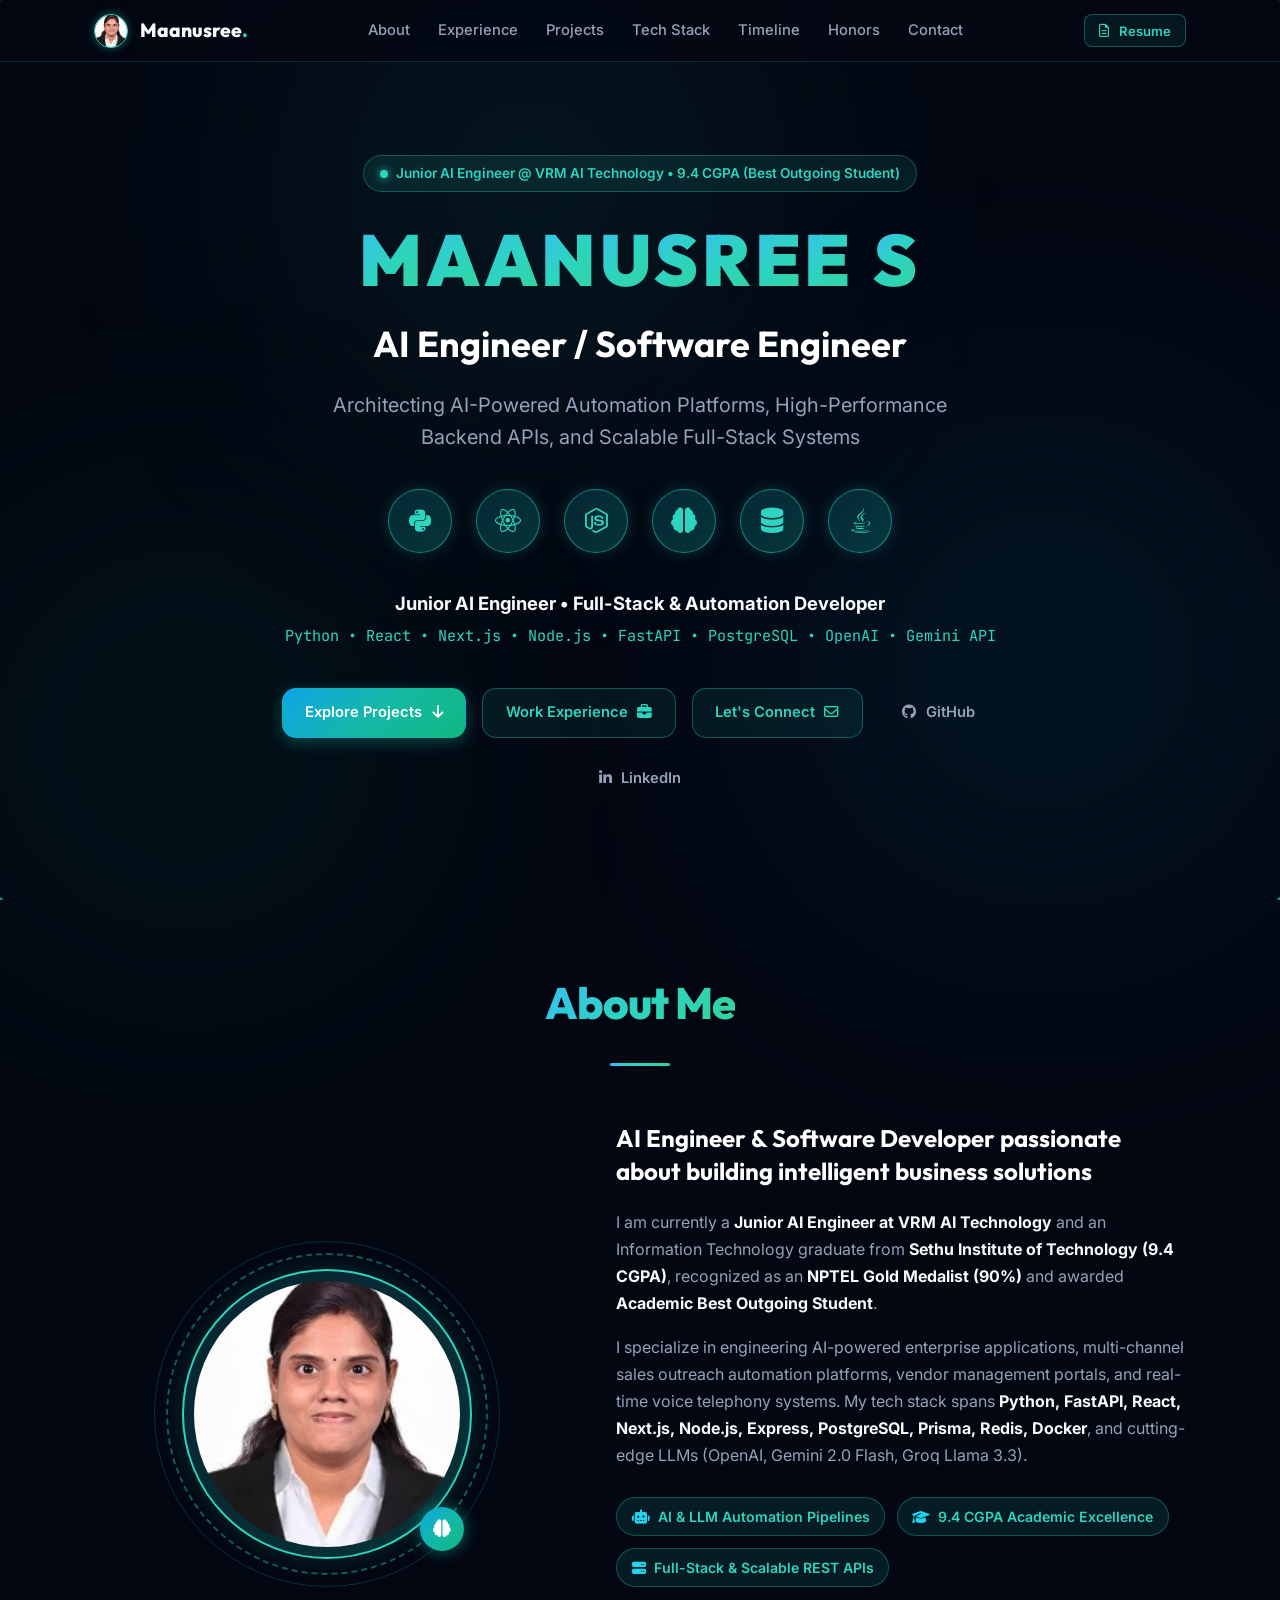
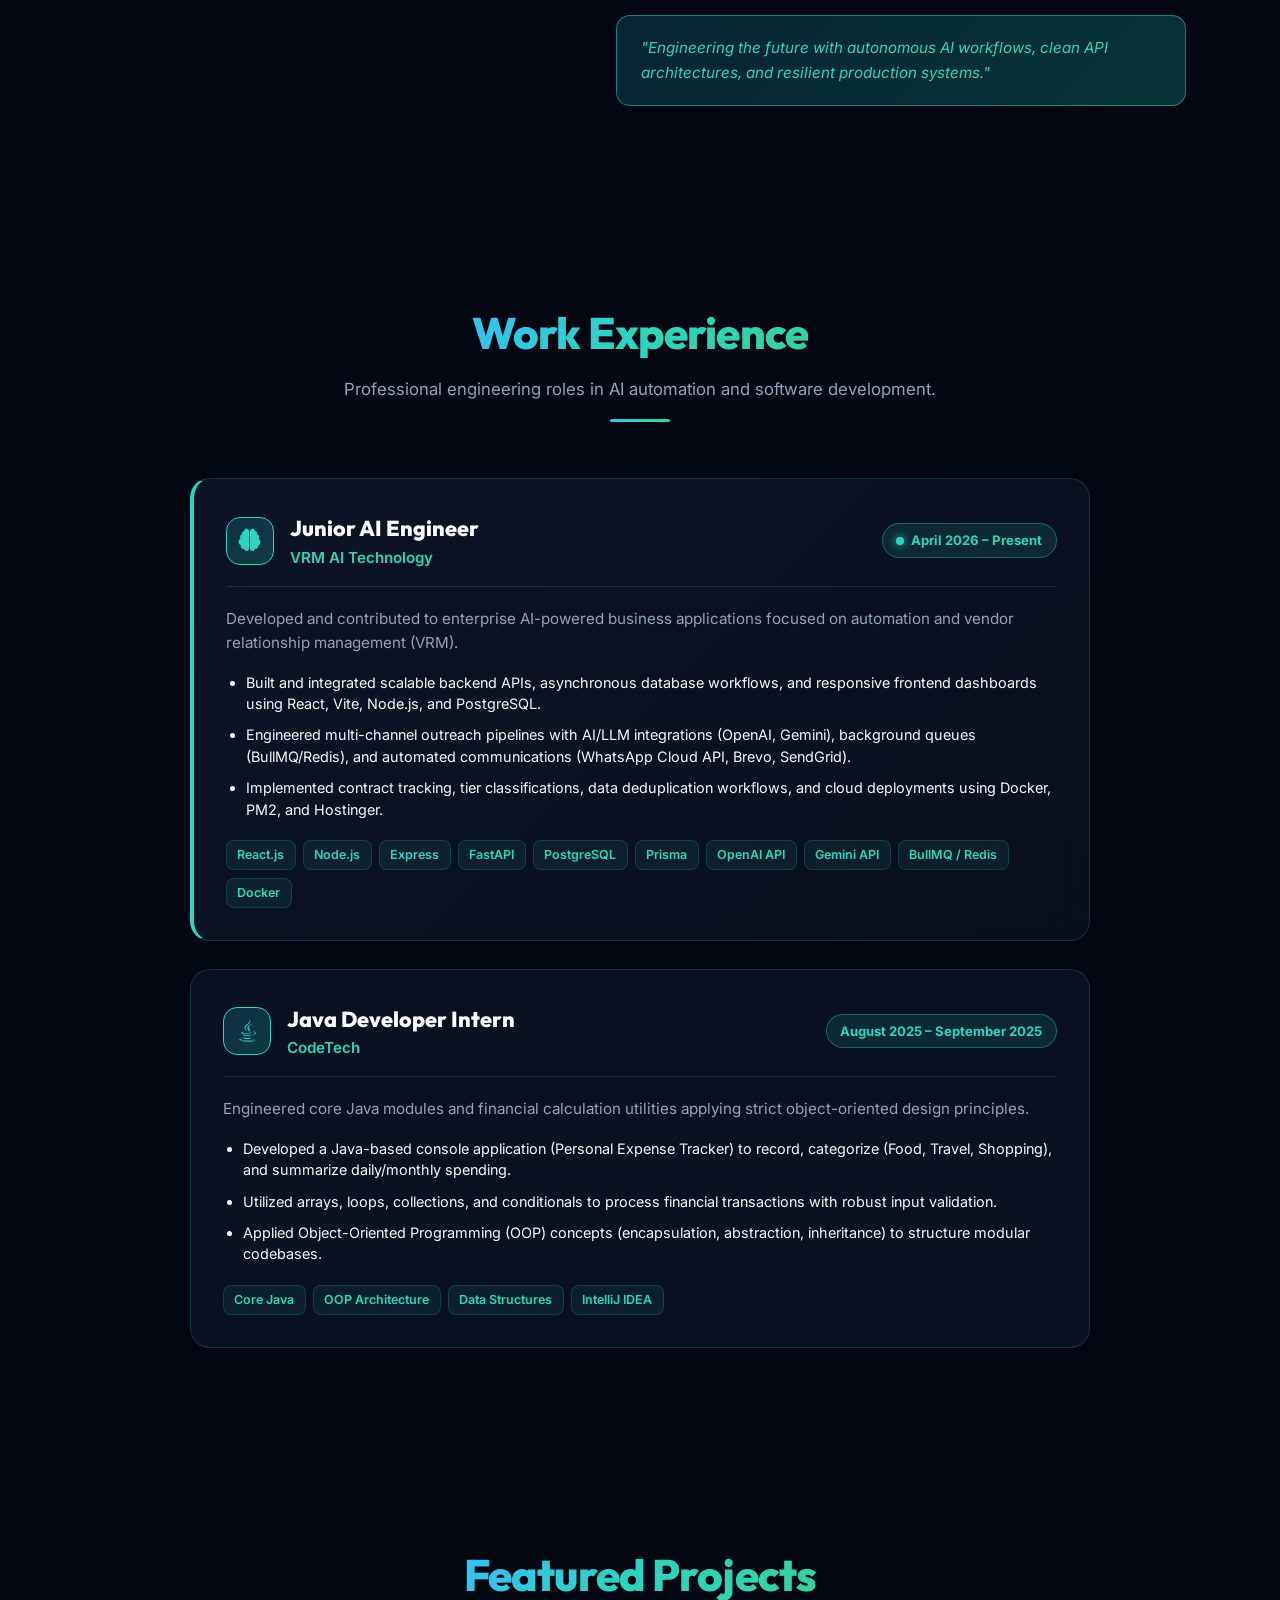
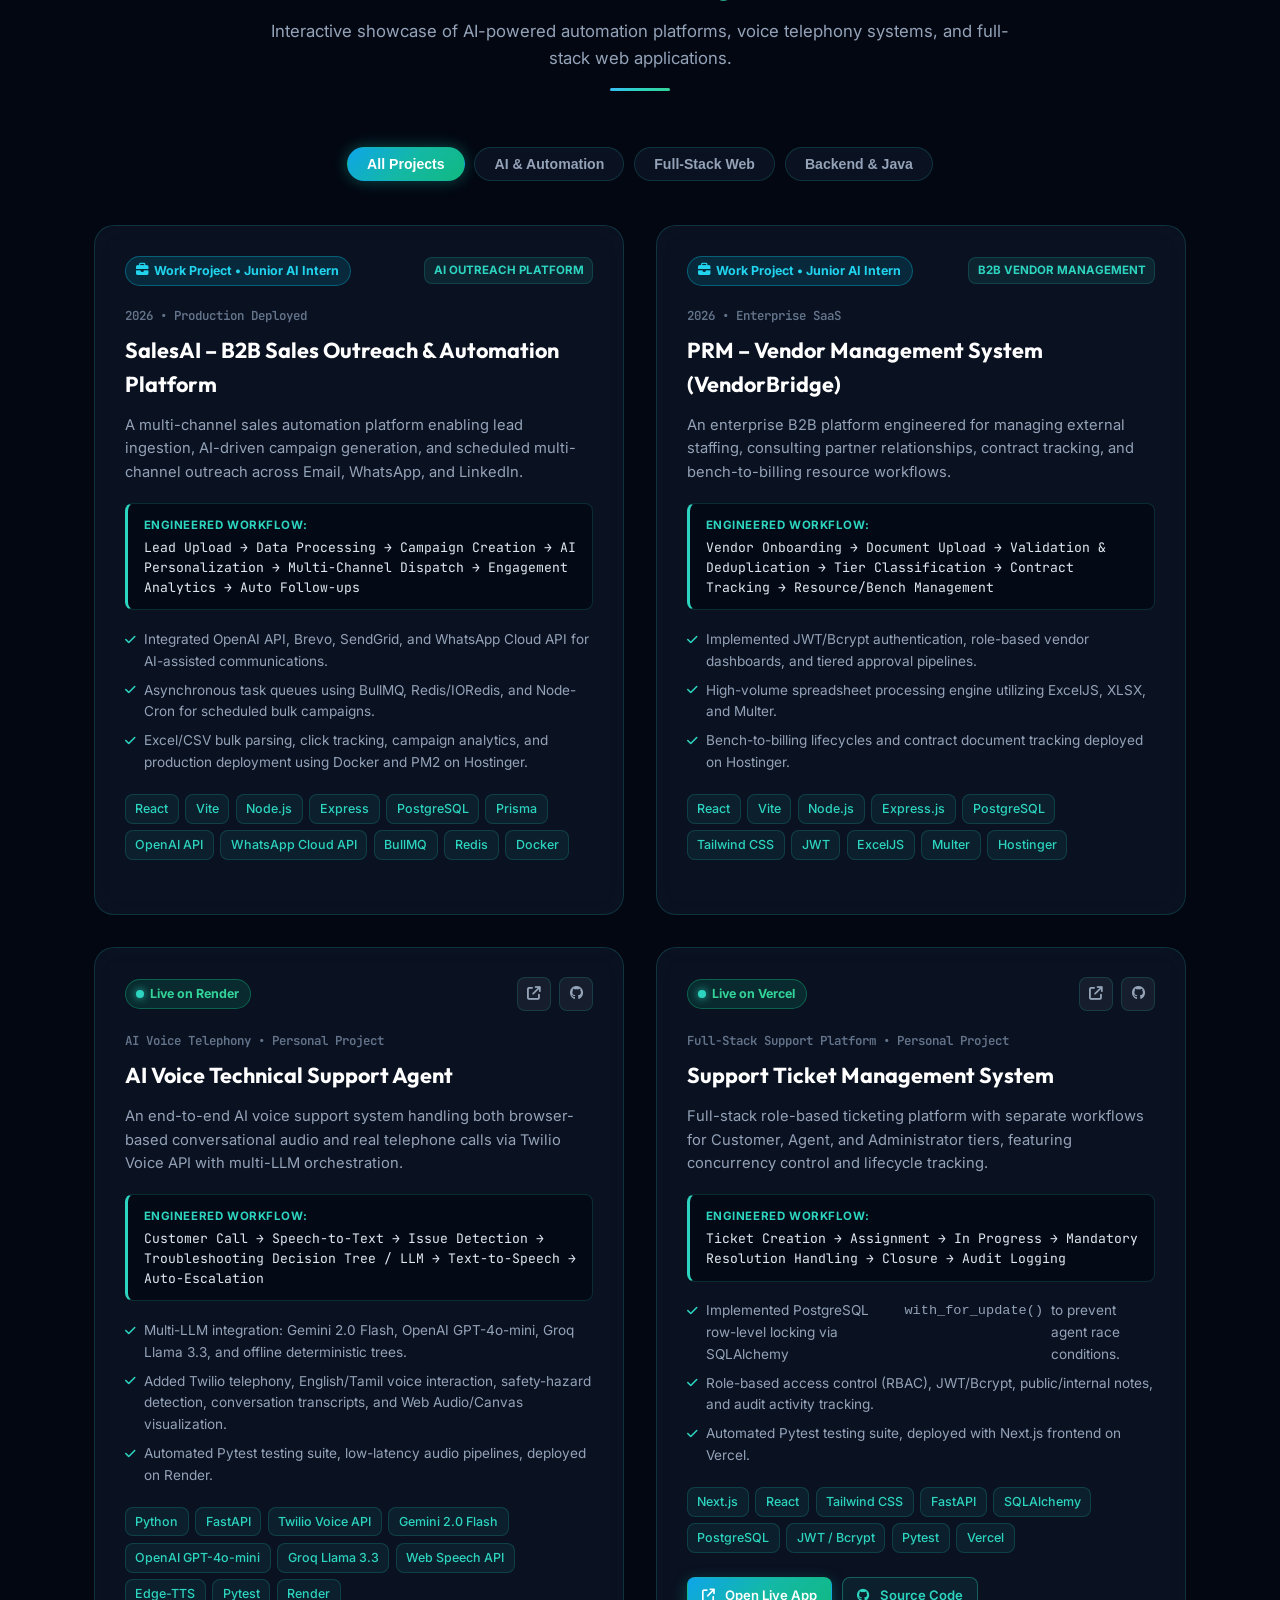
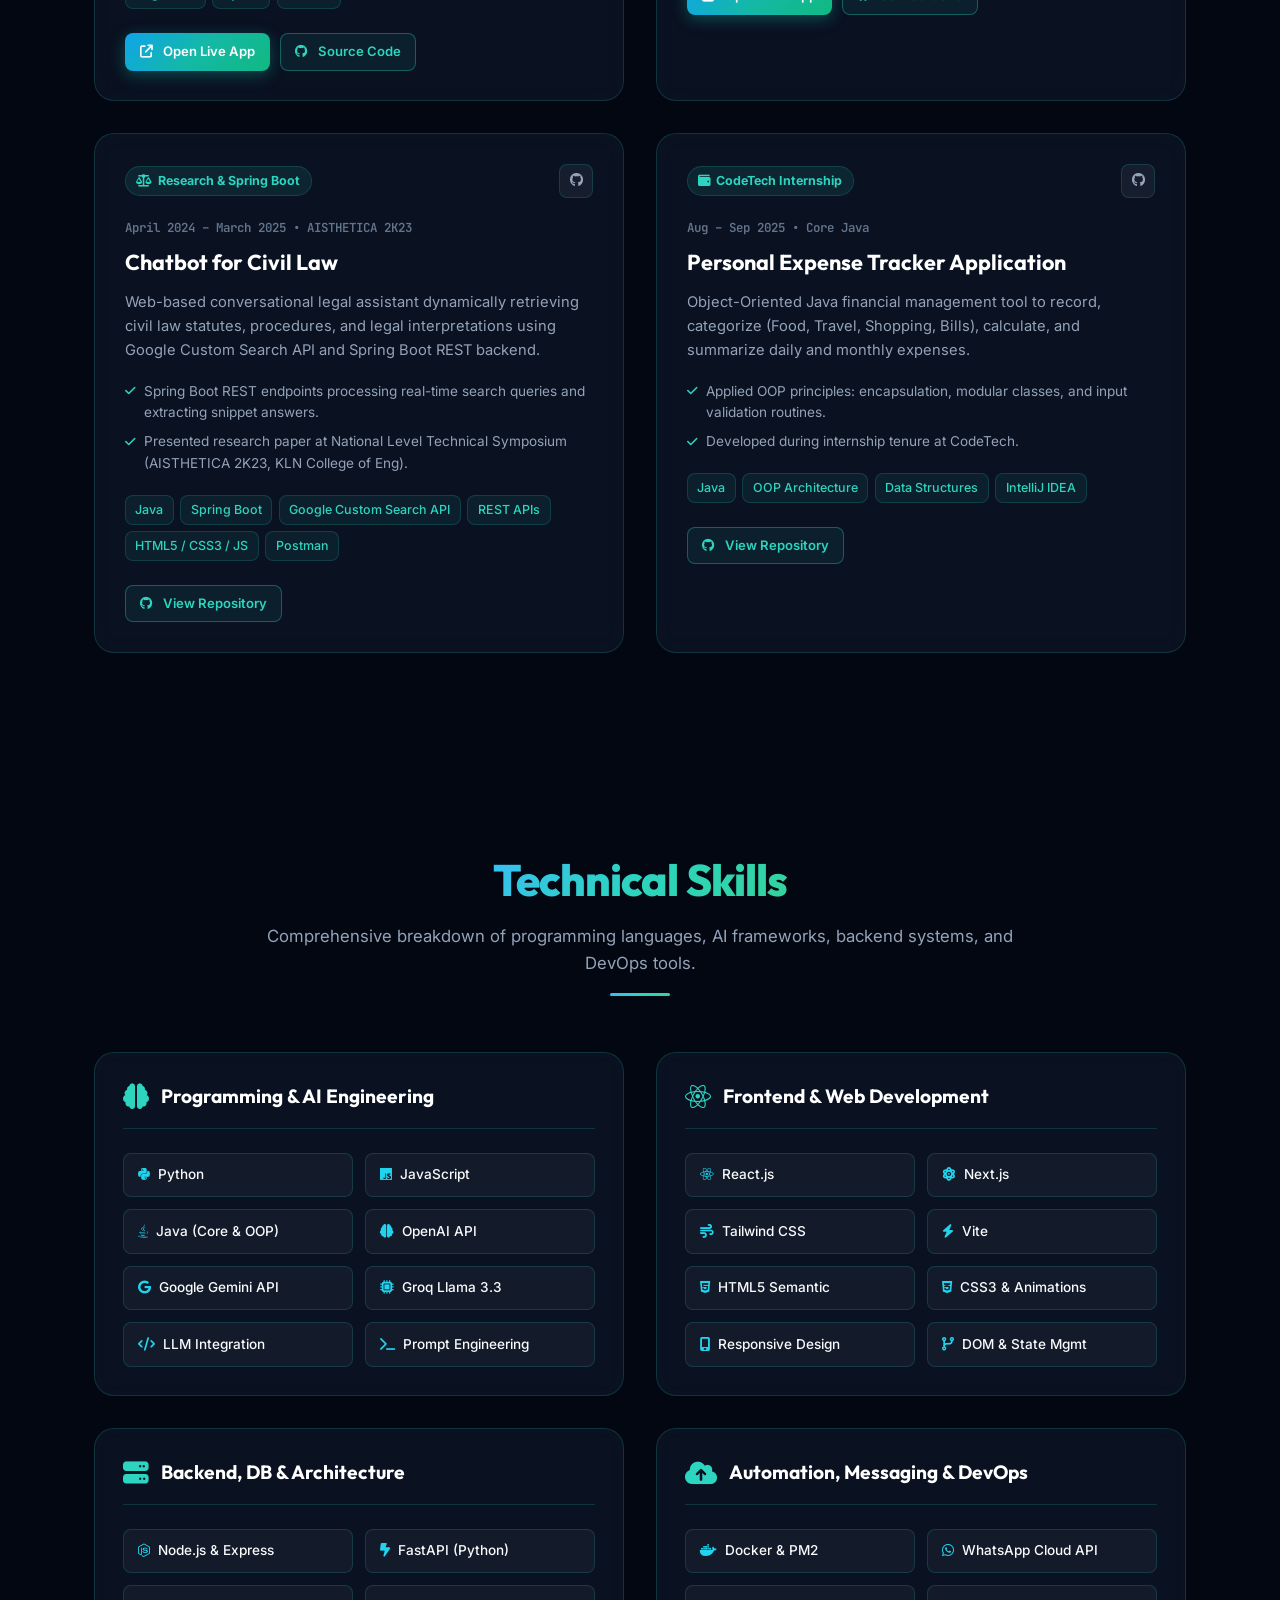
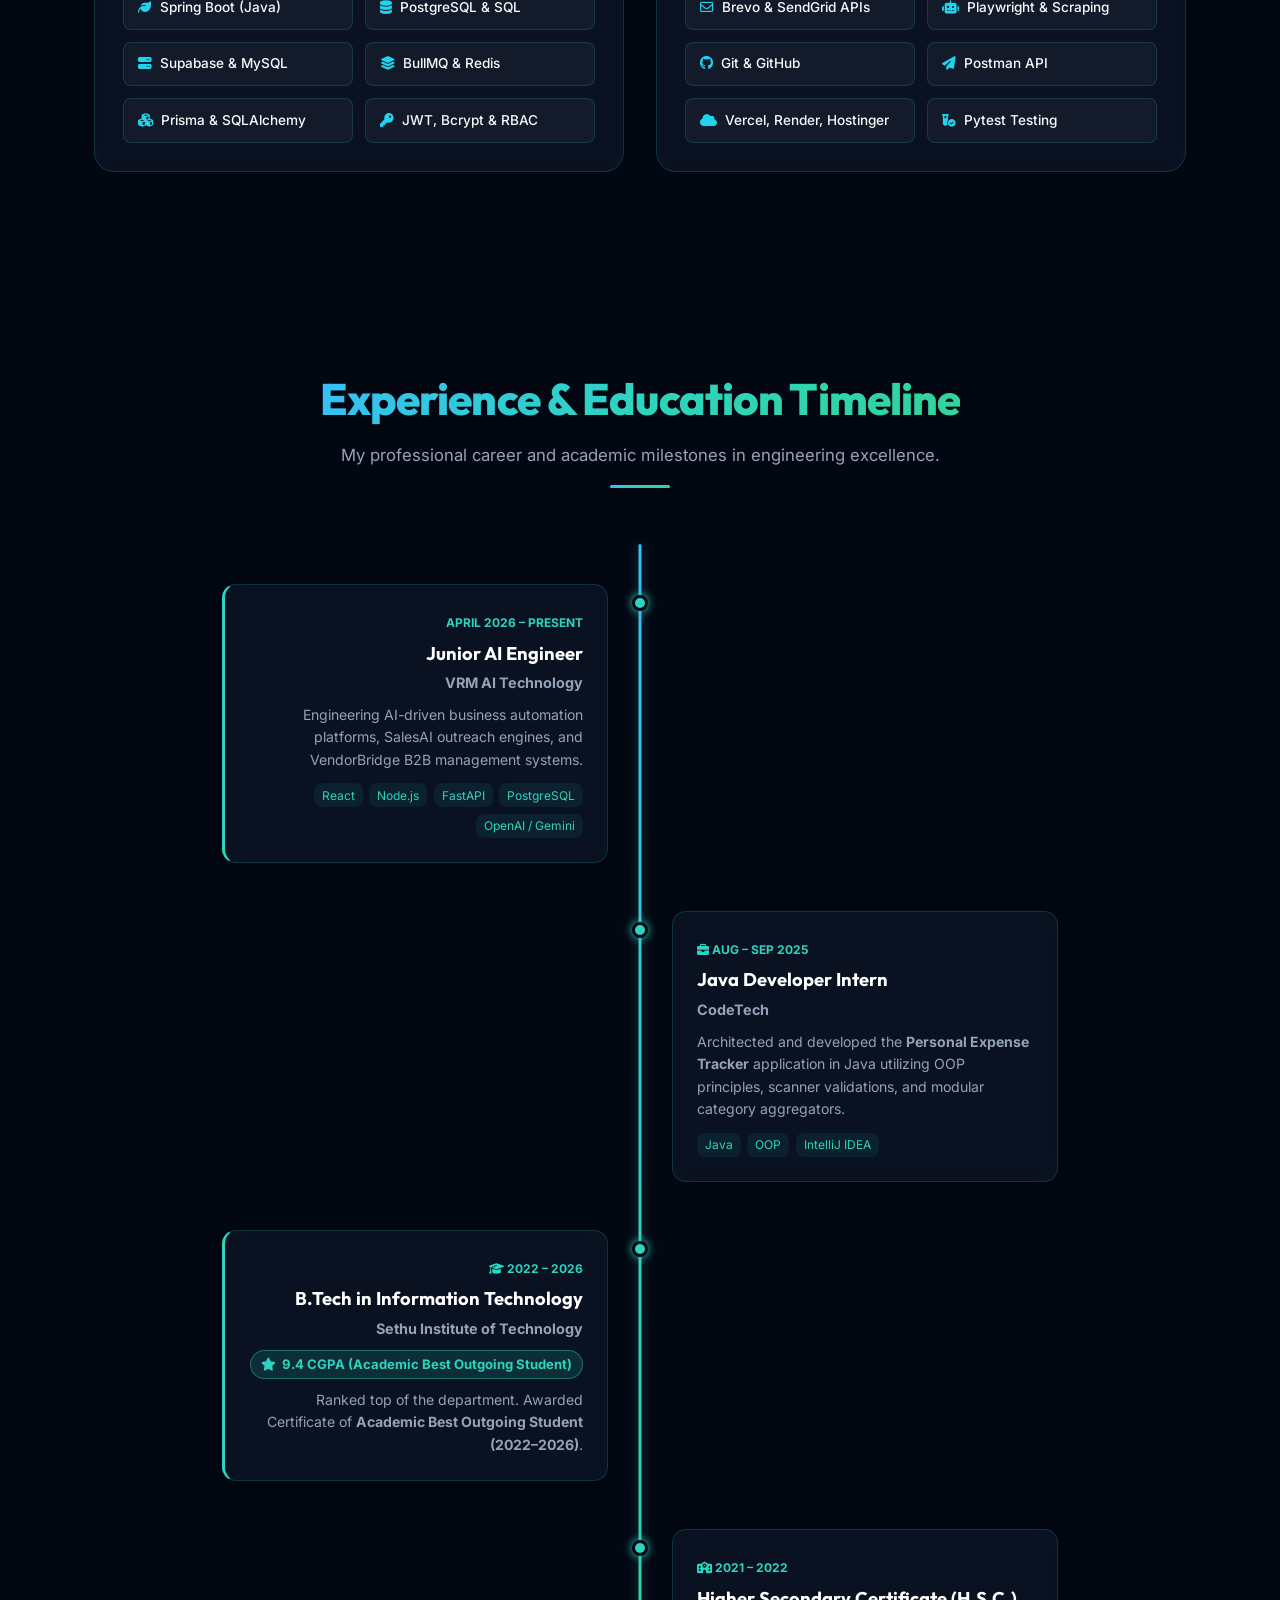
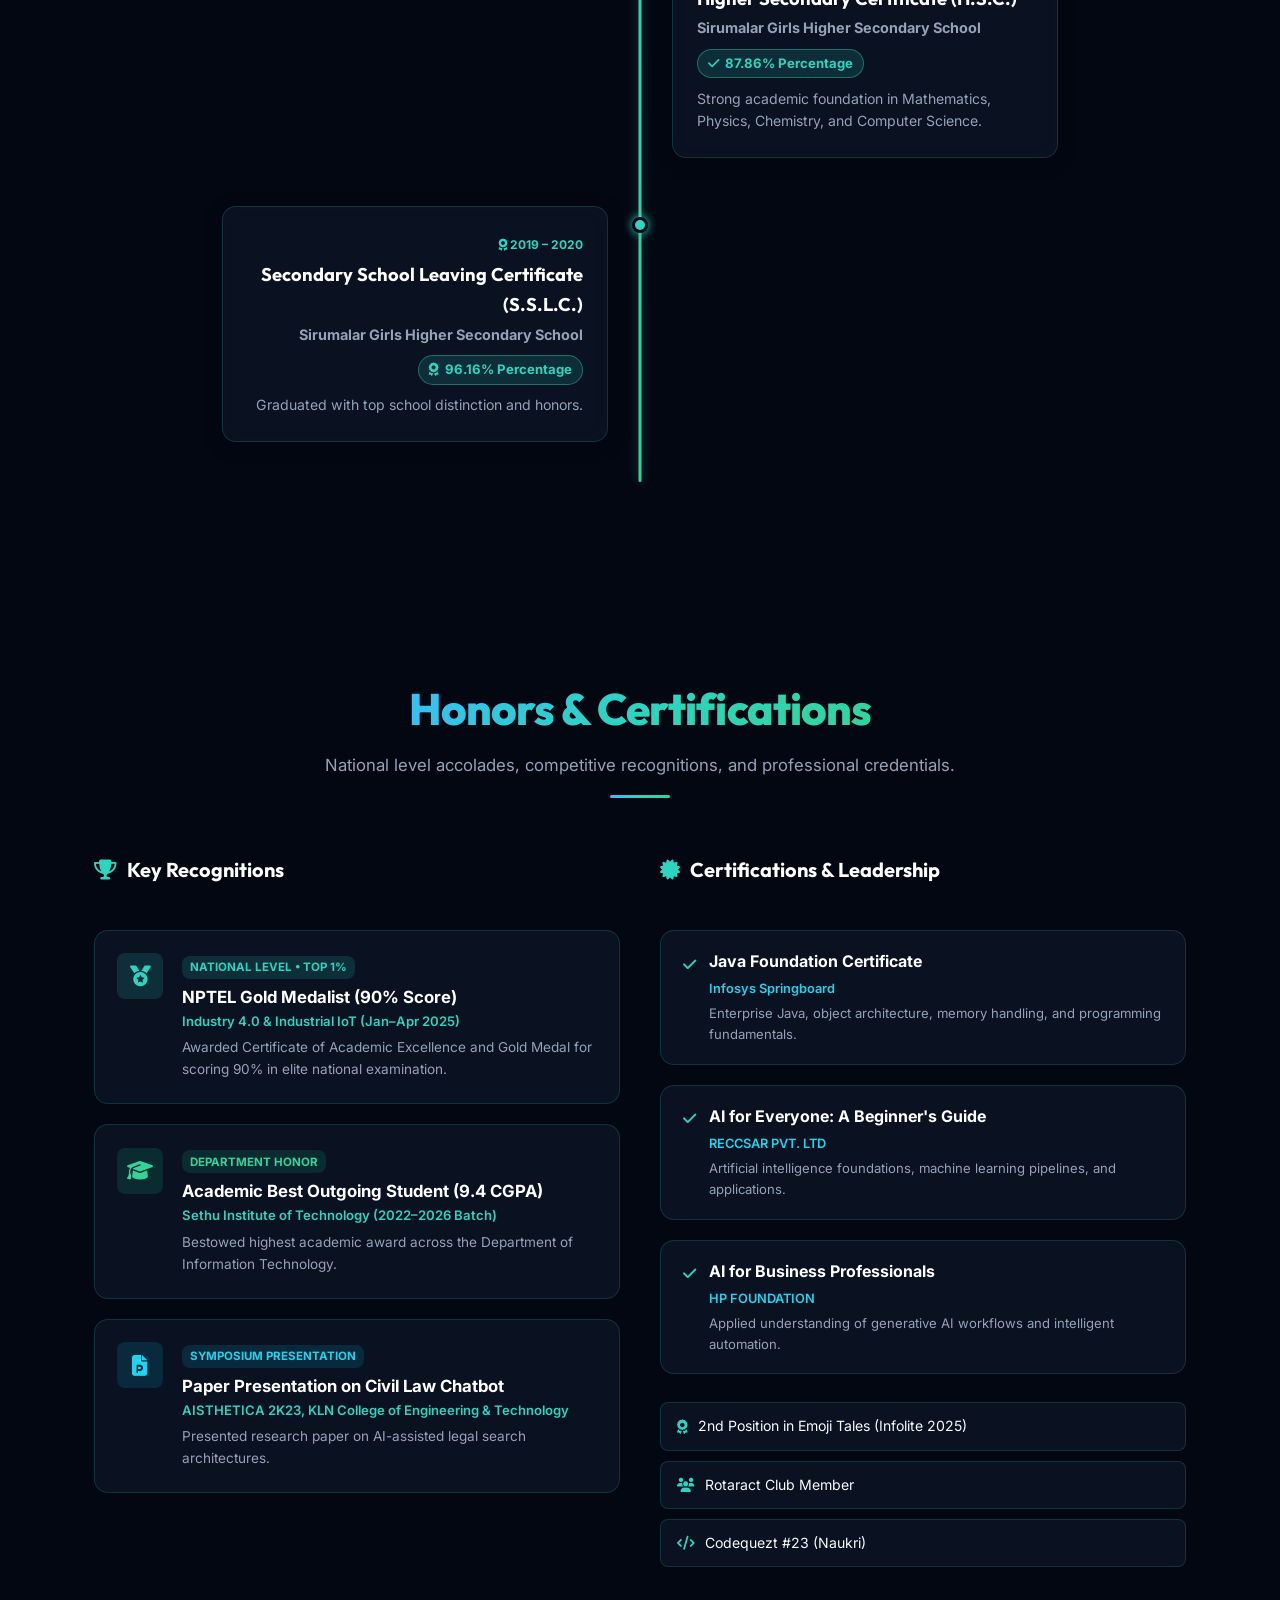
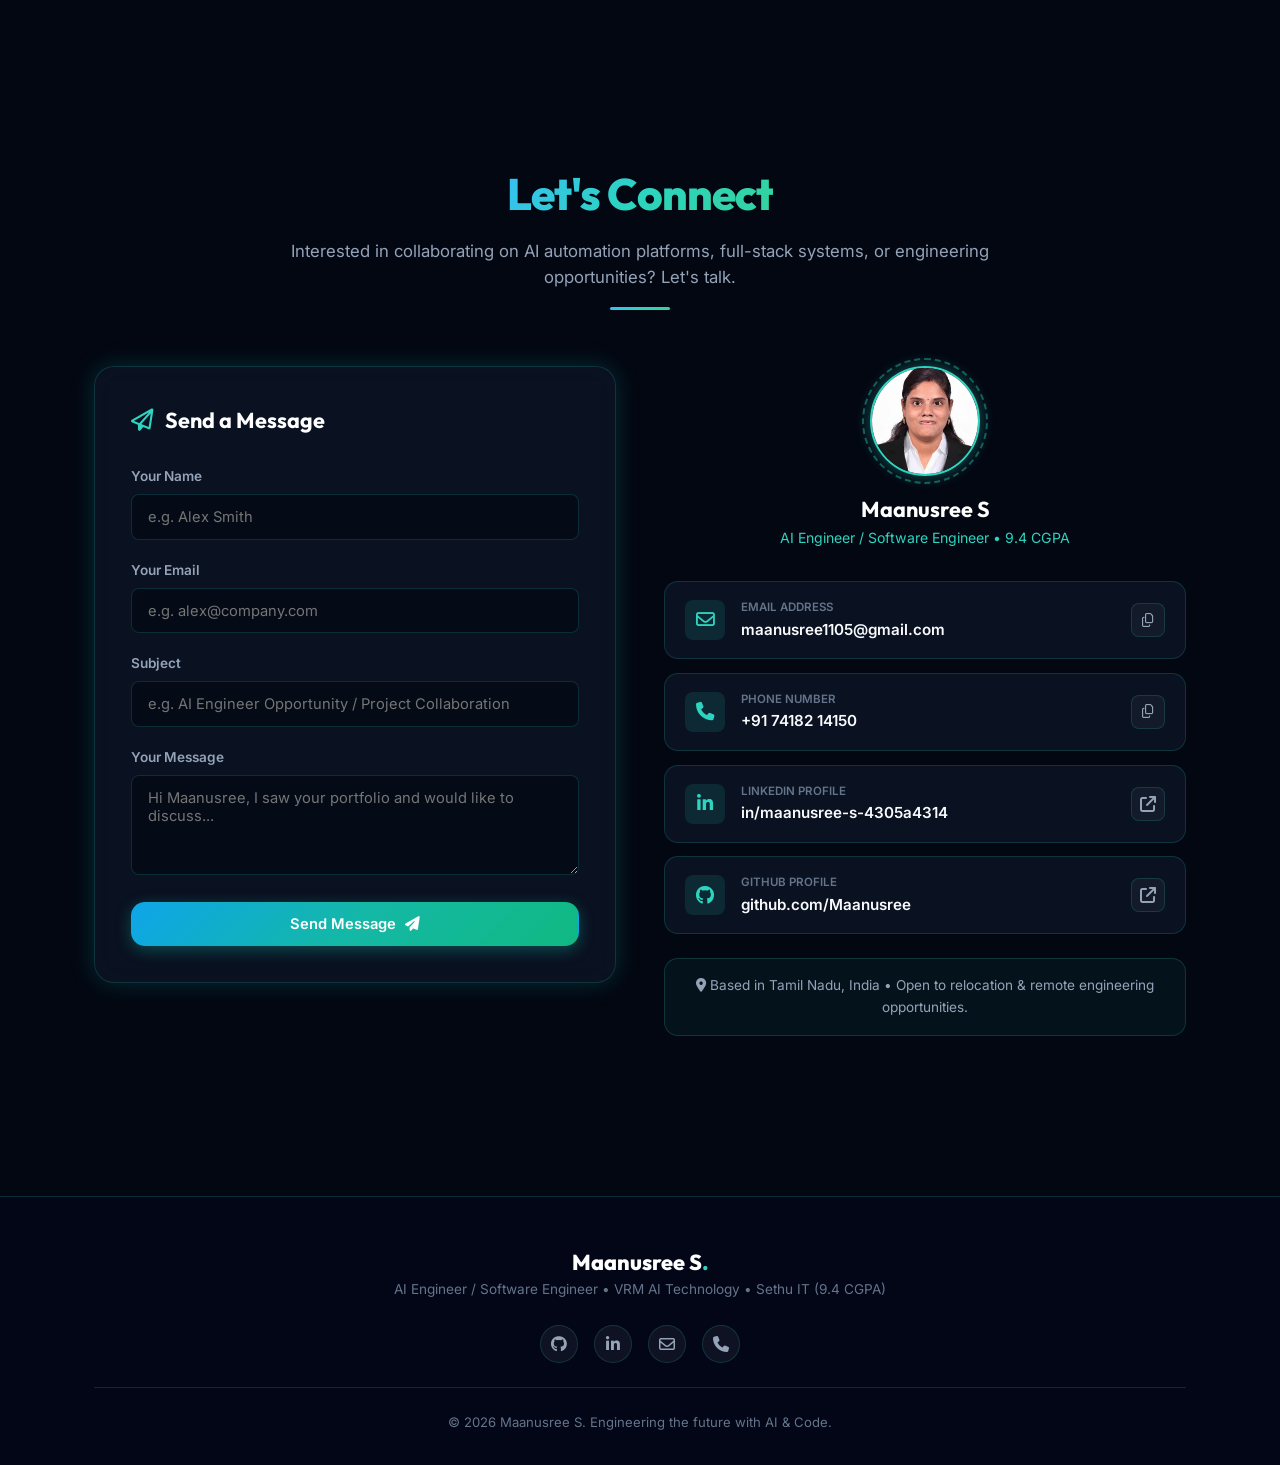
==== commit c4bd9f09: "Update AI Voice Agent live URL to https://ai-voice-technical-support.onrender.com/" ====
--- a/index.html
+++ b/index.html
@@ -428,7 +428,7 @@
                 <span class="pulse-dot"></span> Live on Render
               </div>
               <div class="card-header-icons">
-                <a href="https://innoassist-ai-voice.onrender.com" target="_blank" rel="noopener noreferrer" class="card-icon-btn" title="Open Live App">
+                <a href="https://ai-voice-technical-support.onrender.com/" target="_blank" rel="noopener noreferrer" class="card-icon-btn" title="Open Live App">
                   <i class="fa-solid fa-arrow-up-right-from-square"></i>
                 </a>
                 <a href="https://github.com/Maanusree/ai-voice-technical-support" target="_blank" rel="noopener noreferrer" class="card-icon-btn" title="GitHub Repository">
@@ -440,7 +440,7 @@
             <div class="card-body">
               <span class="project-year-tag">AI Voice Telephony &bull; Personal Project</span>
               <h3 class="card-project-title">
-                <a href="https://innoassist-ai-voice.onrender.com" target="_blank" rel="noopener noreferrer">
+                <a href="https://ai-voice-technical-support.onrender.com/" target="_blank" rel="noopener noreferrer">
                   AI Voice Technical Support Agent
                 </a>
               </h3>
@@ -473,7 +473,7 @@
               </div>
 
               <div class="card-actions">
-                <a href="https://innoassist-ai-voice.onrender.com" target="_blank" rel="noopener noreferrer" class="btn btn-gradient-teal btn-sm">
+                <a href="https://ai-voice-technical-support.onrender.com/" target="_blank" rel="noopener noreferrer" class="btn btn-gradient-teal btn-sm">
                   <i class="fa-solid fa-arrow-up-right-from-square"></i> Open Live App
                 </a>
                 <a href="https://github.com/Maanusree/ai-voice-technical-support" target="_blank" rel="noopener noreferrer" class="btn btn-outline-teal btn-sm">
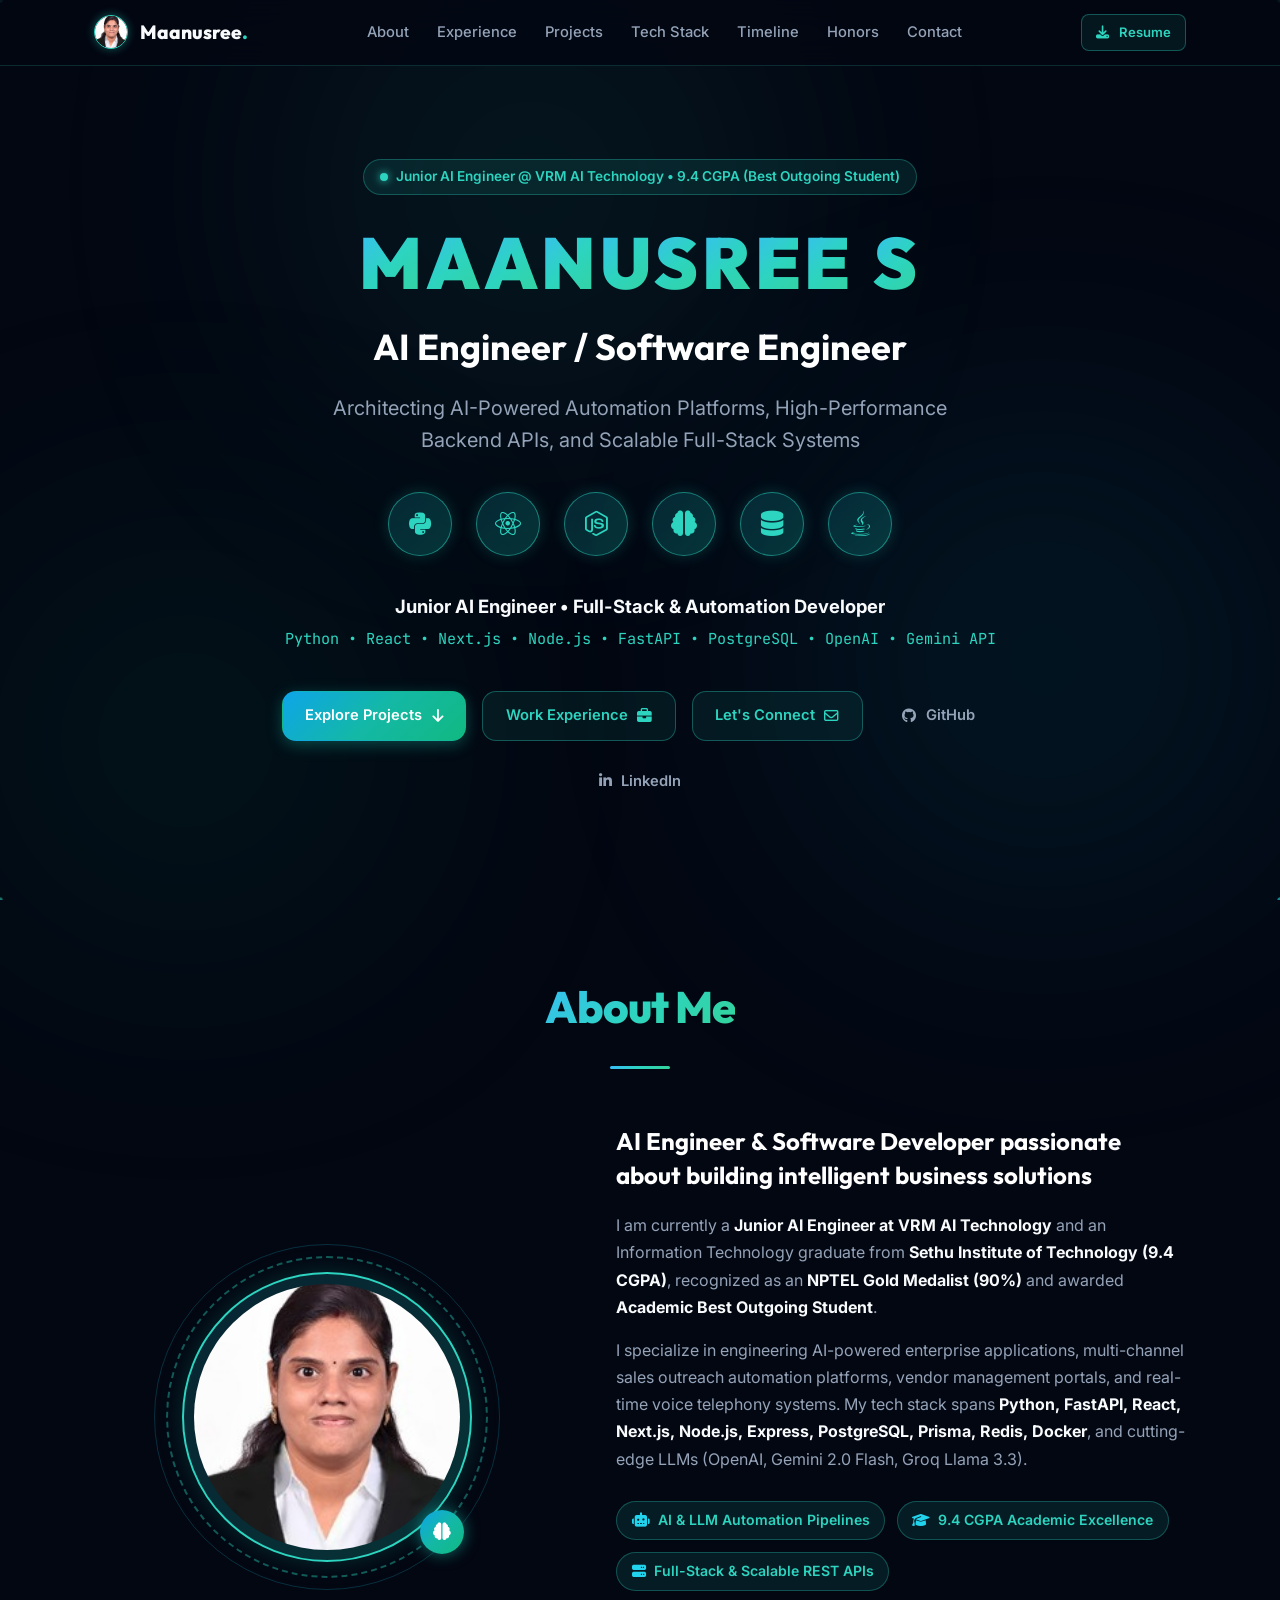
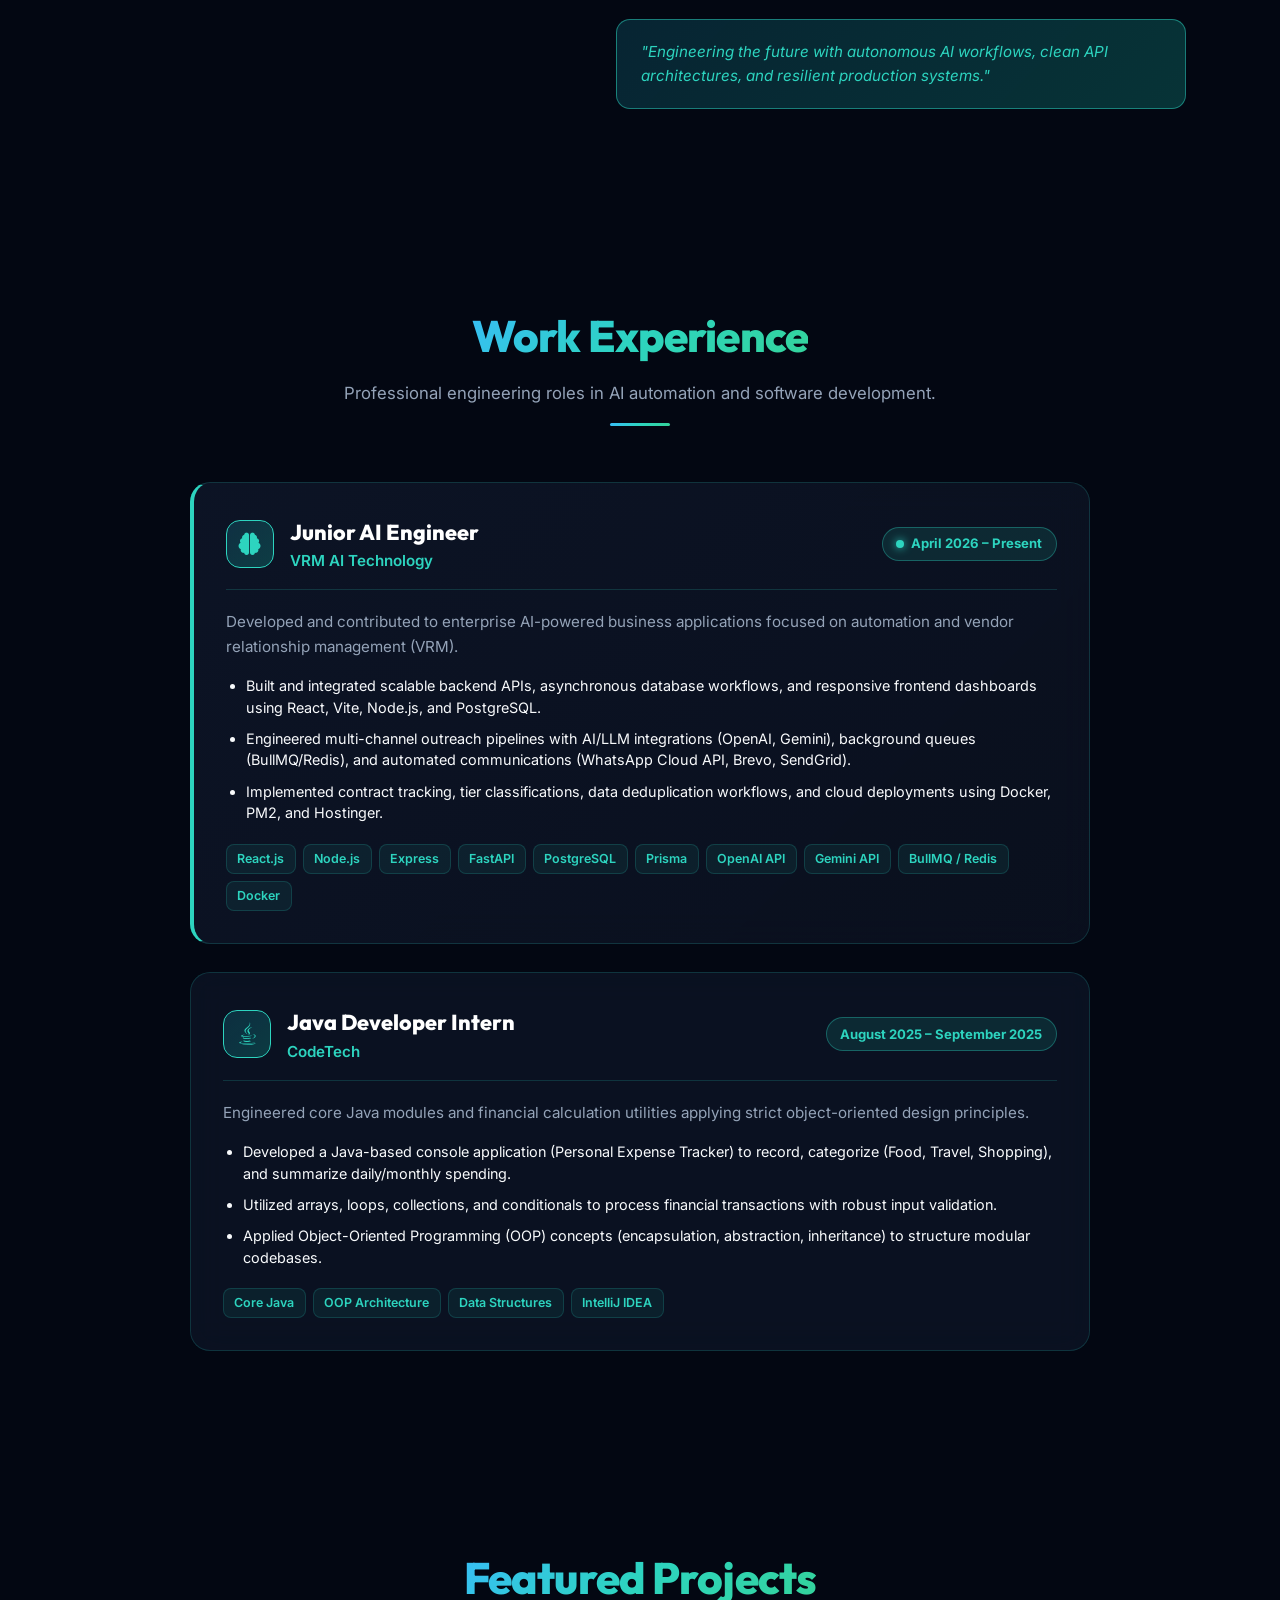
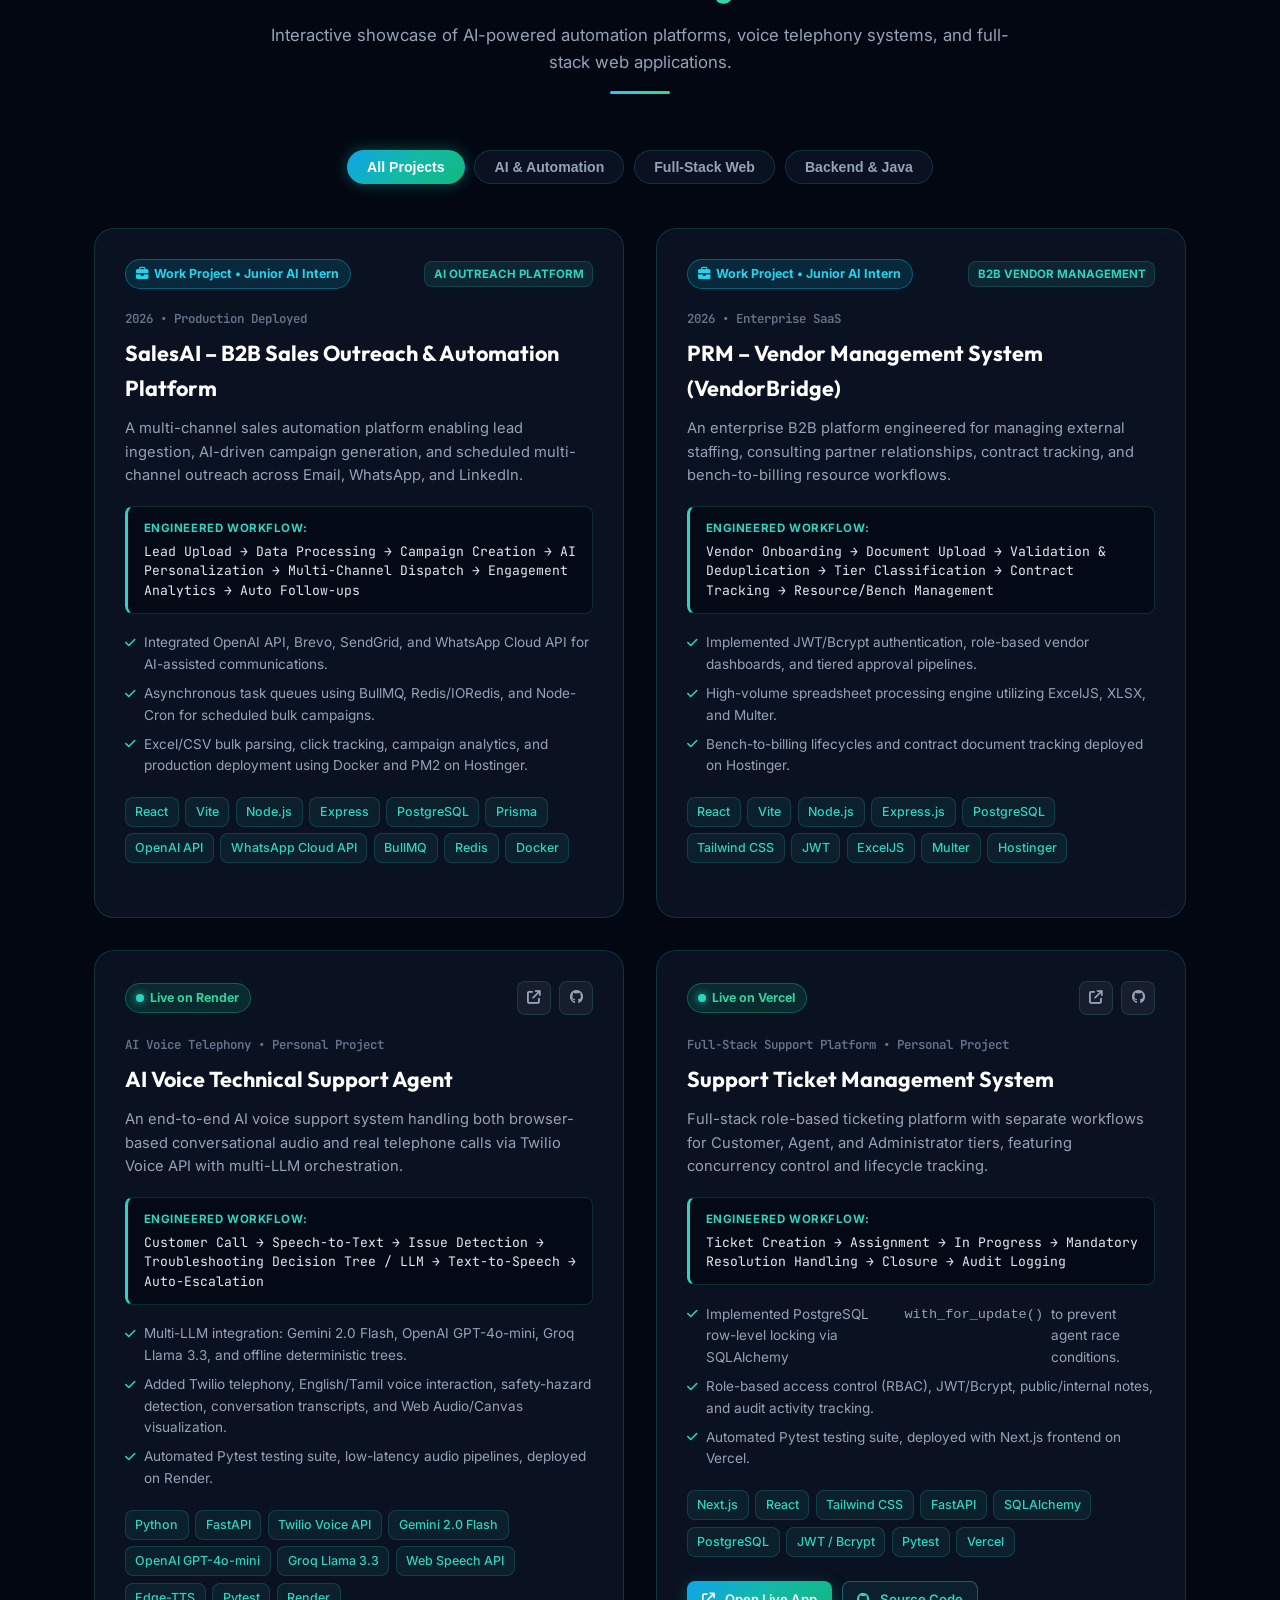
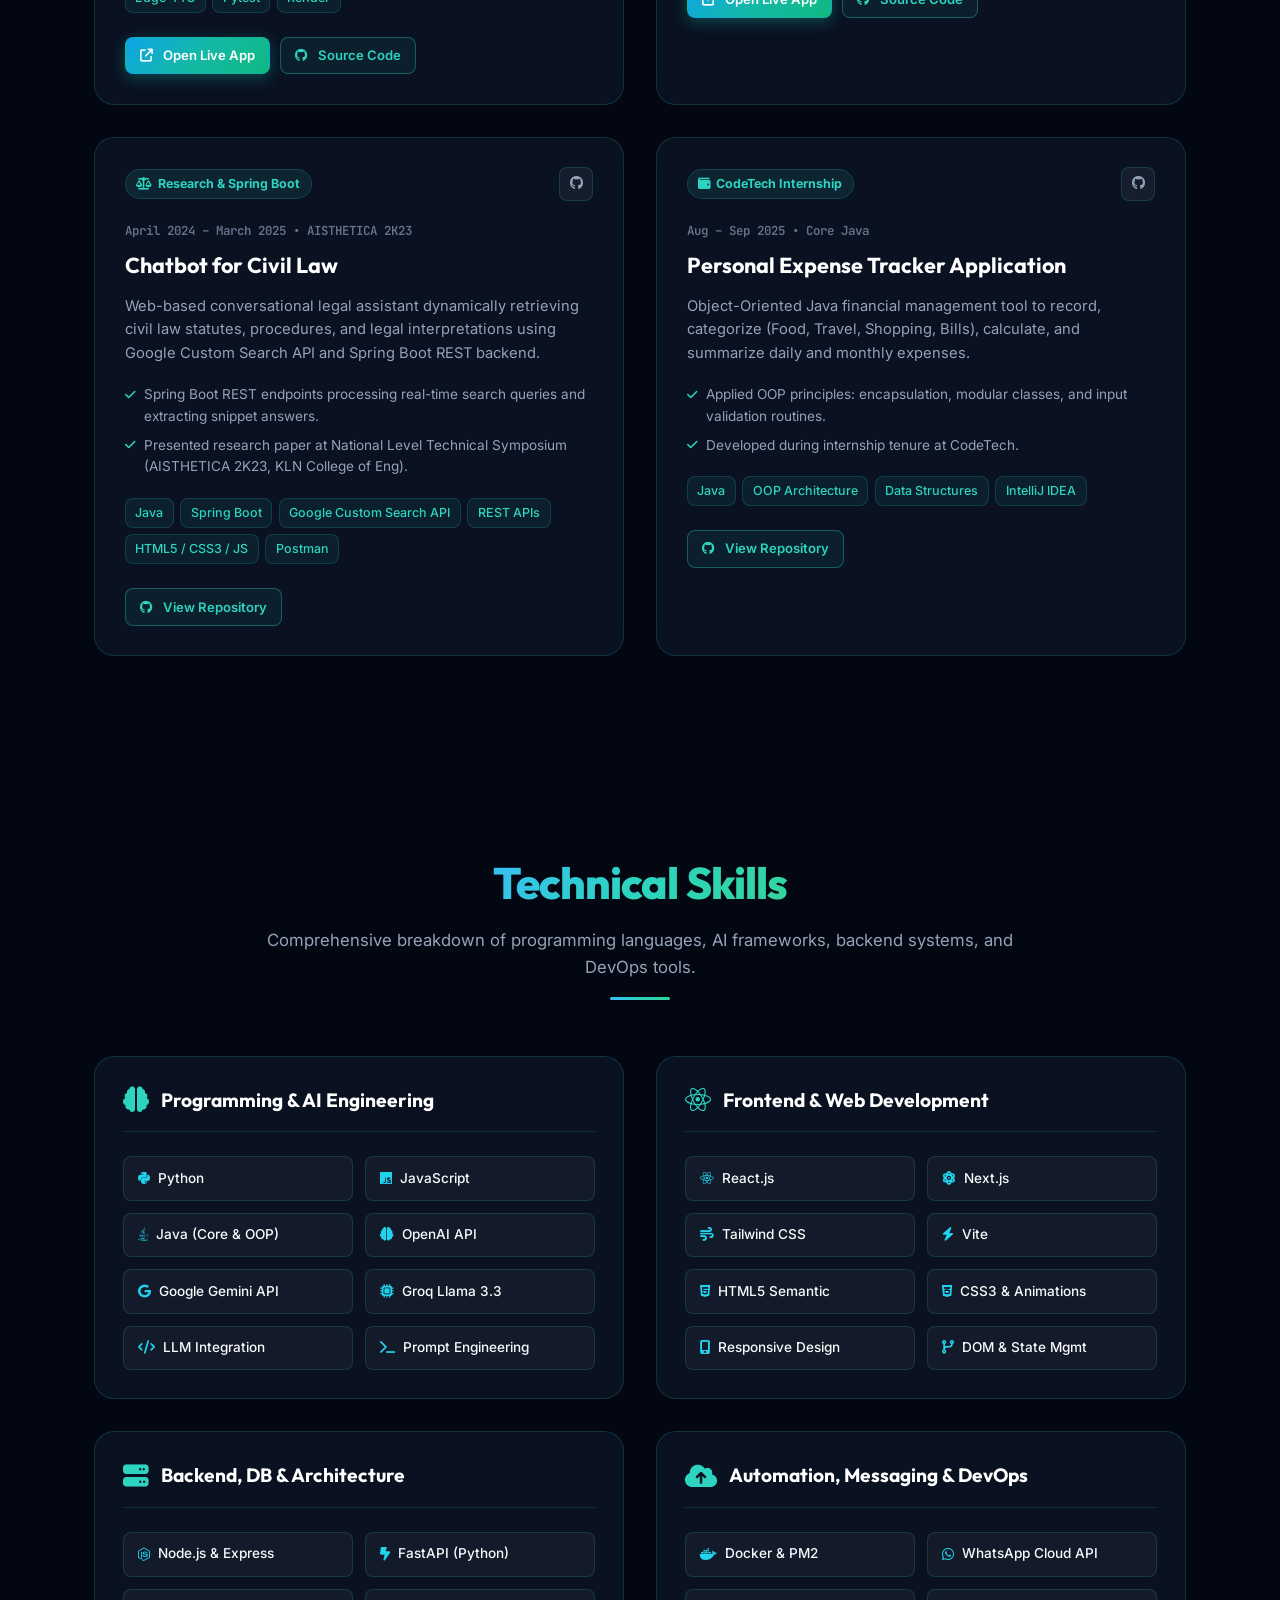
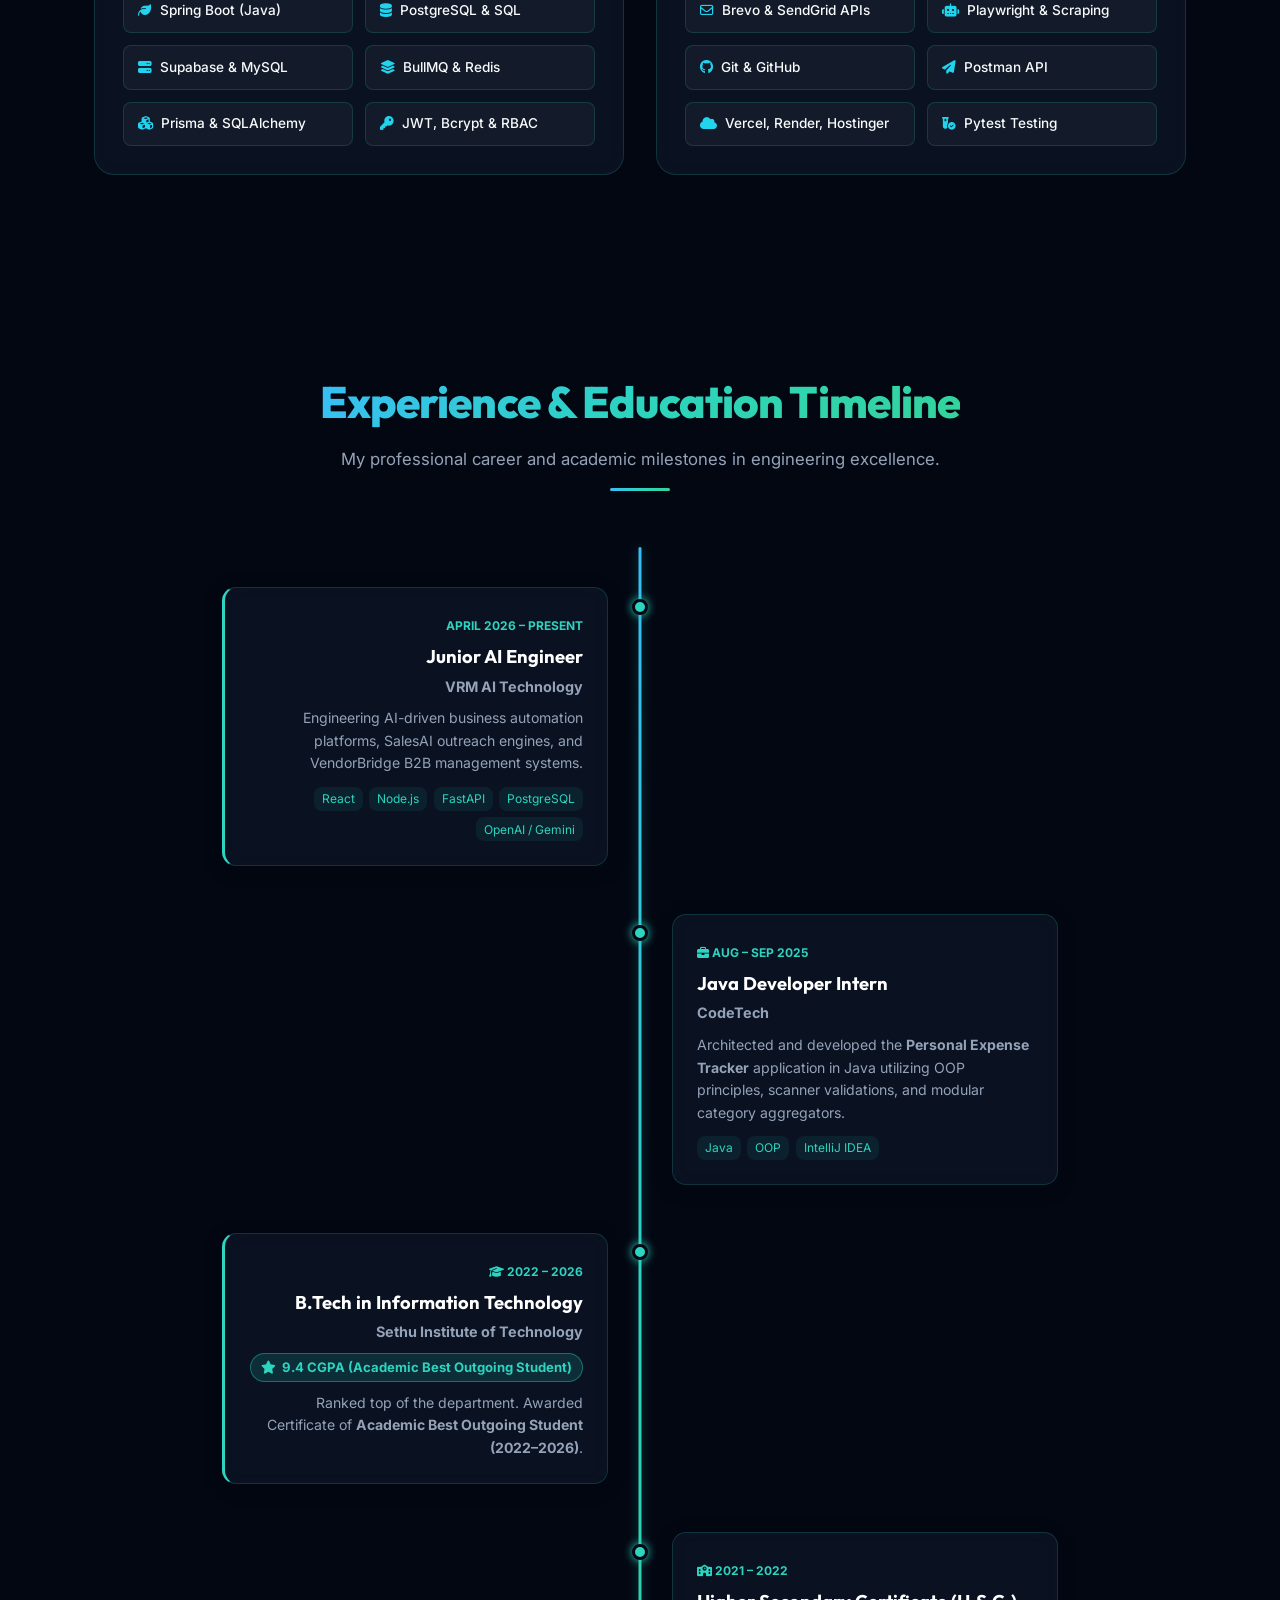
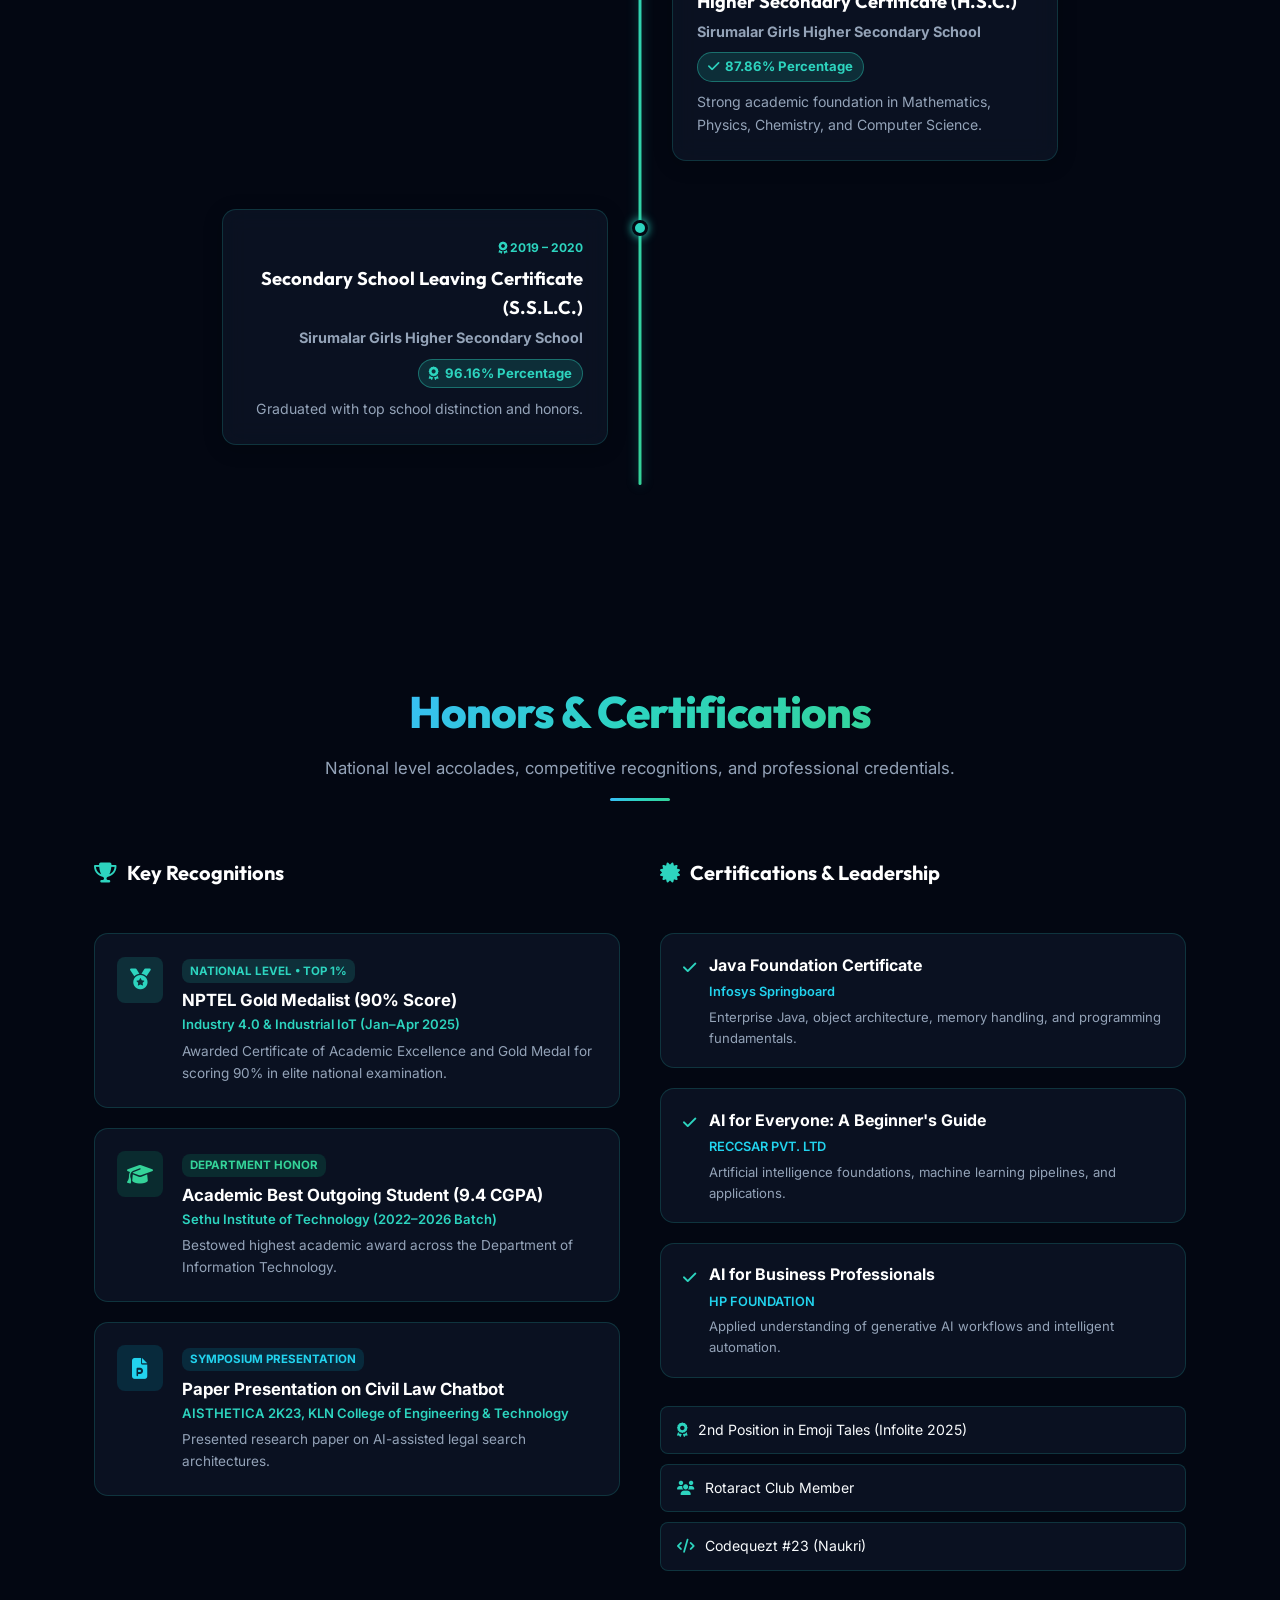
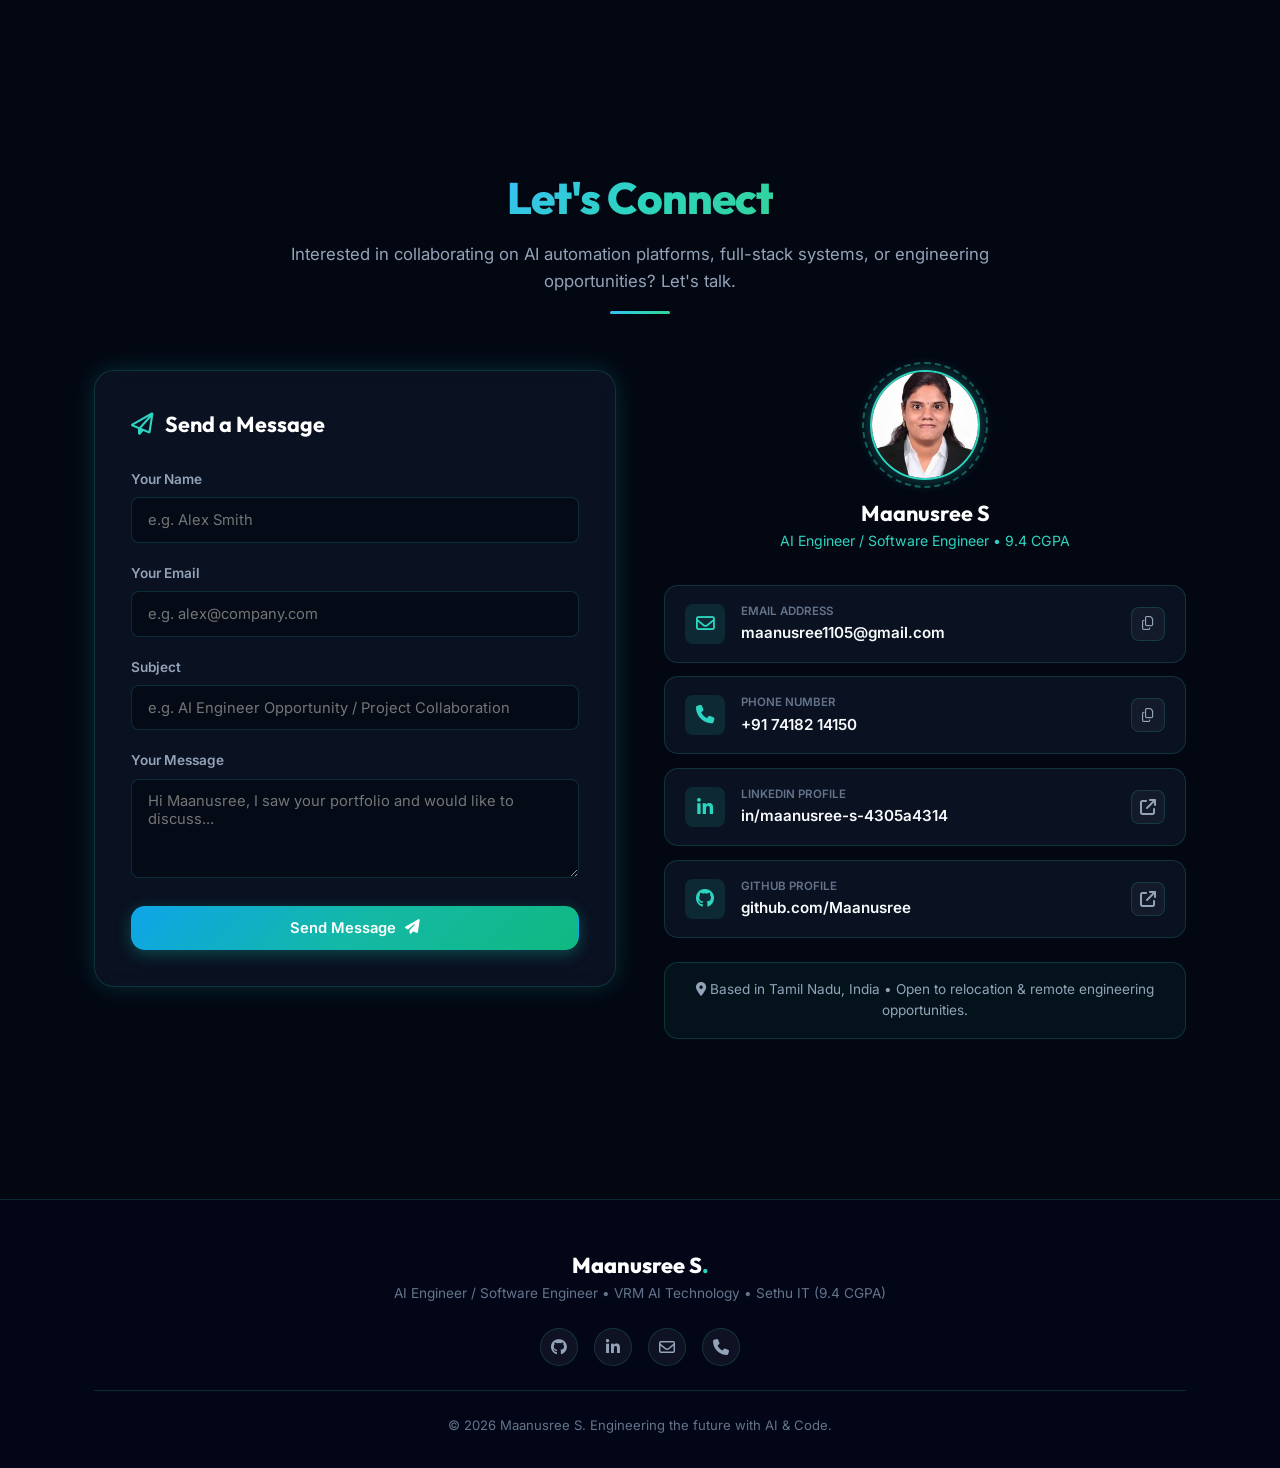
==== commit 0f3612c2: "Make Resume button directly download Maanusree_S_Resume.pdf" ====
--- a/index.html
+++ b/index.html
@@ -55,9 +55,9 @@
       </nav>
 
       <div class="nav-actions">
-        <button id="open-resume-btn" class="btn btn-outline-teal btn-sm">
-          <i class="fa-regular fa-file-lines"></i> Resume
-        </button>
+        <a href="assets/Maanusree_S_Resume.pdf" download="Maanusree_S_Resume.pdf" class="btn btn-outline-teal btn-sm" id="download-resume-btn" title="Download Resume PDF">
+          <i class="fa-solid fa-download"></i> Resume
+        </a>
         <button id="mobile-toggle" class="mobile-toggle" aria-label="Toggle Menu">
           <i class="fa-solid fa-bars"></i>
         </button>
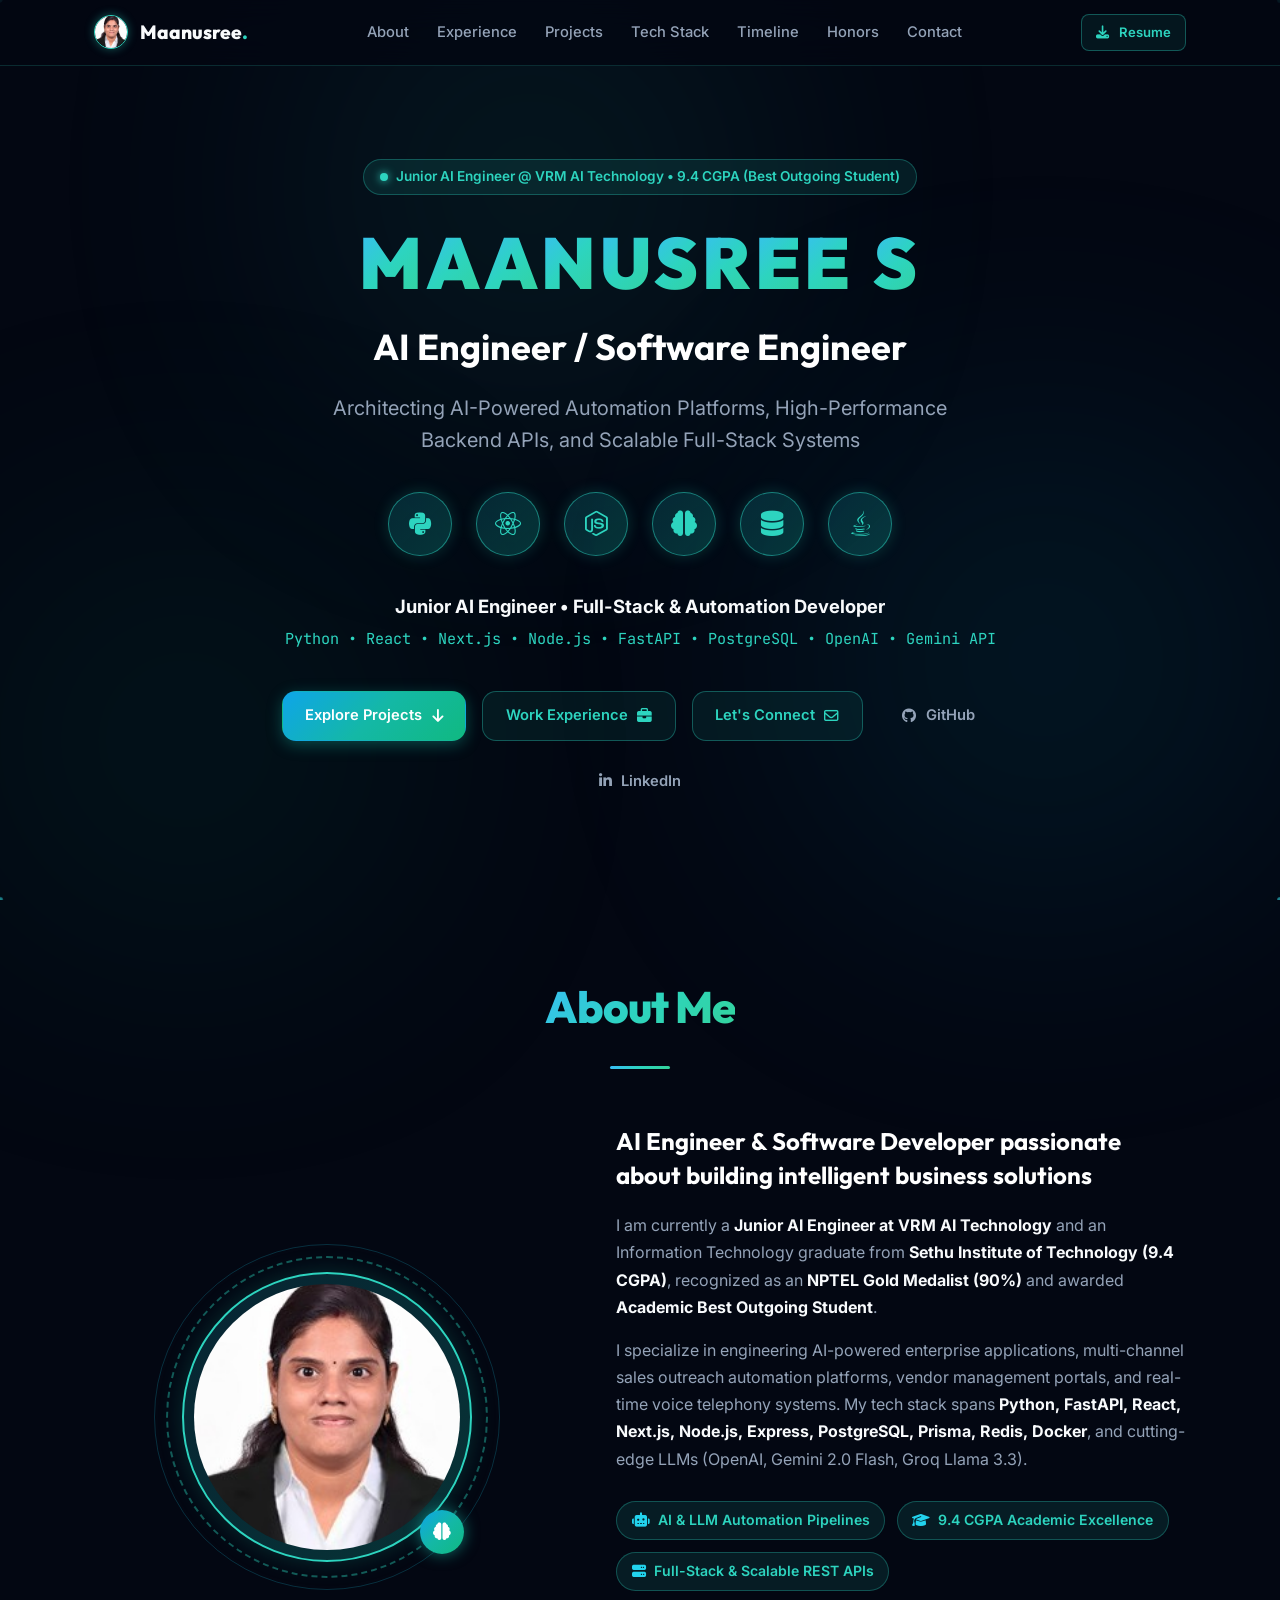
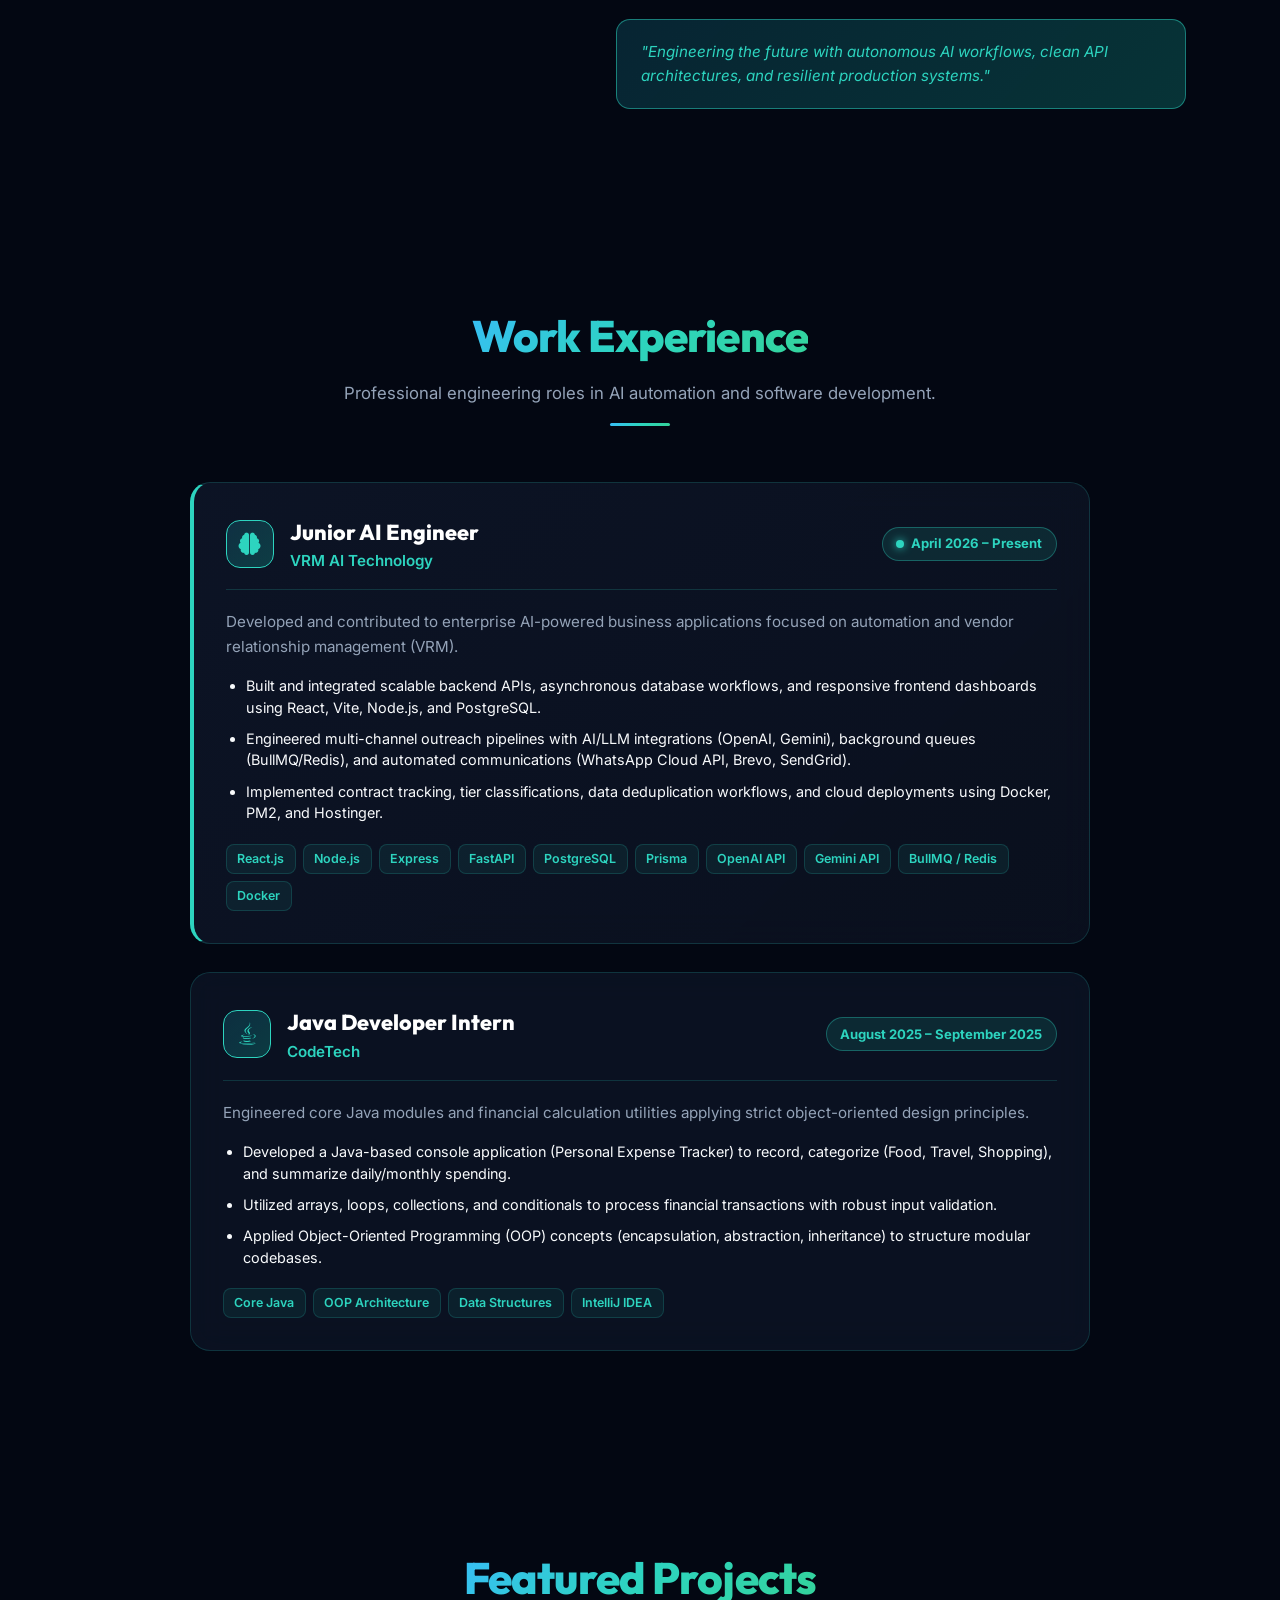
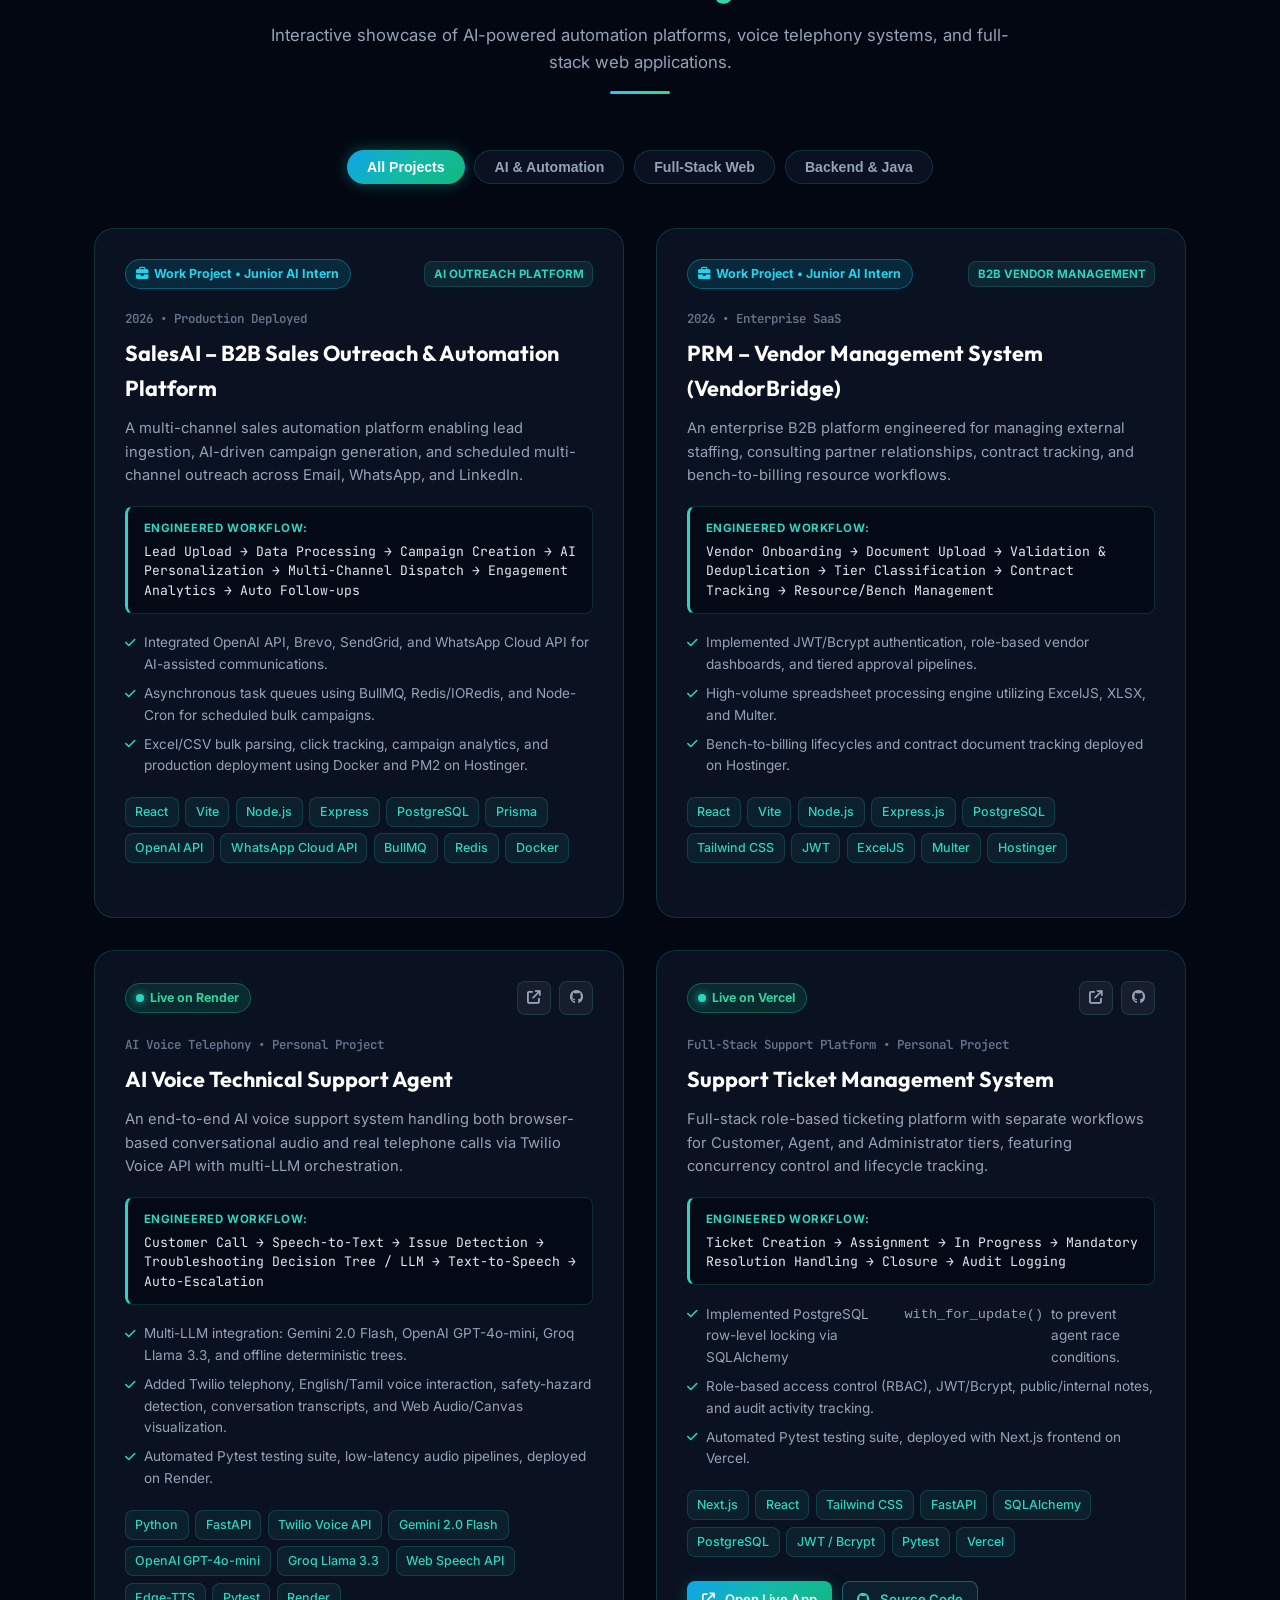
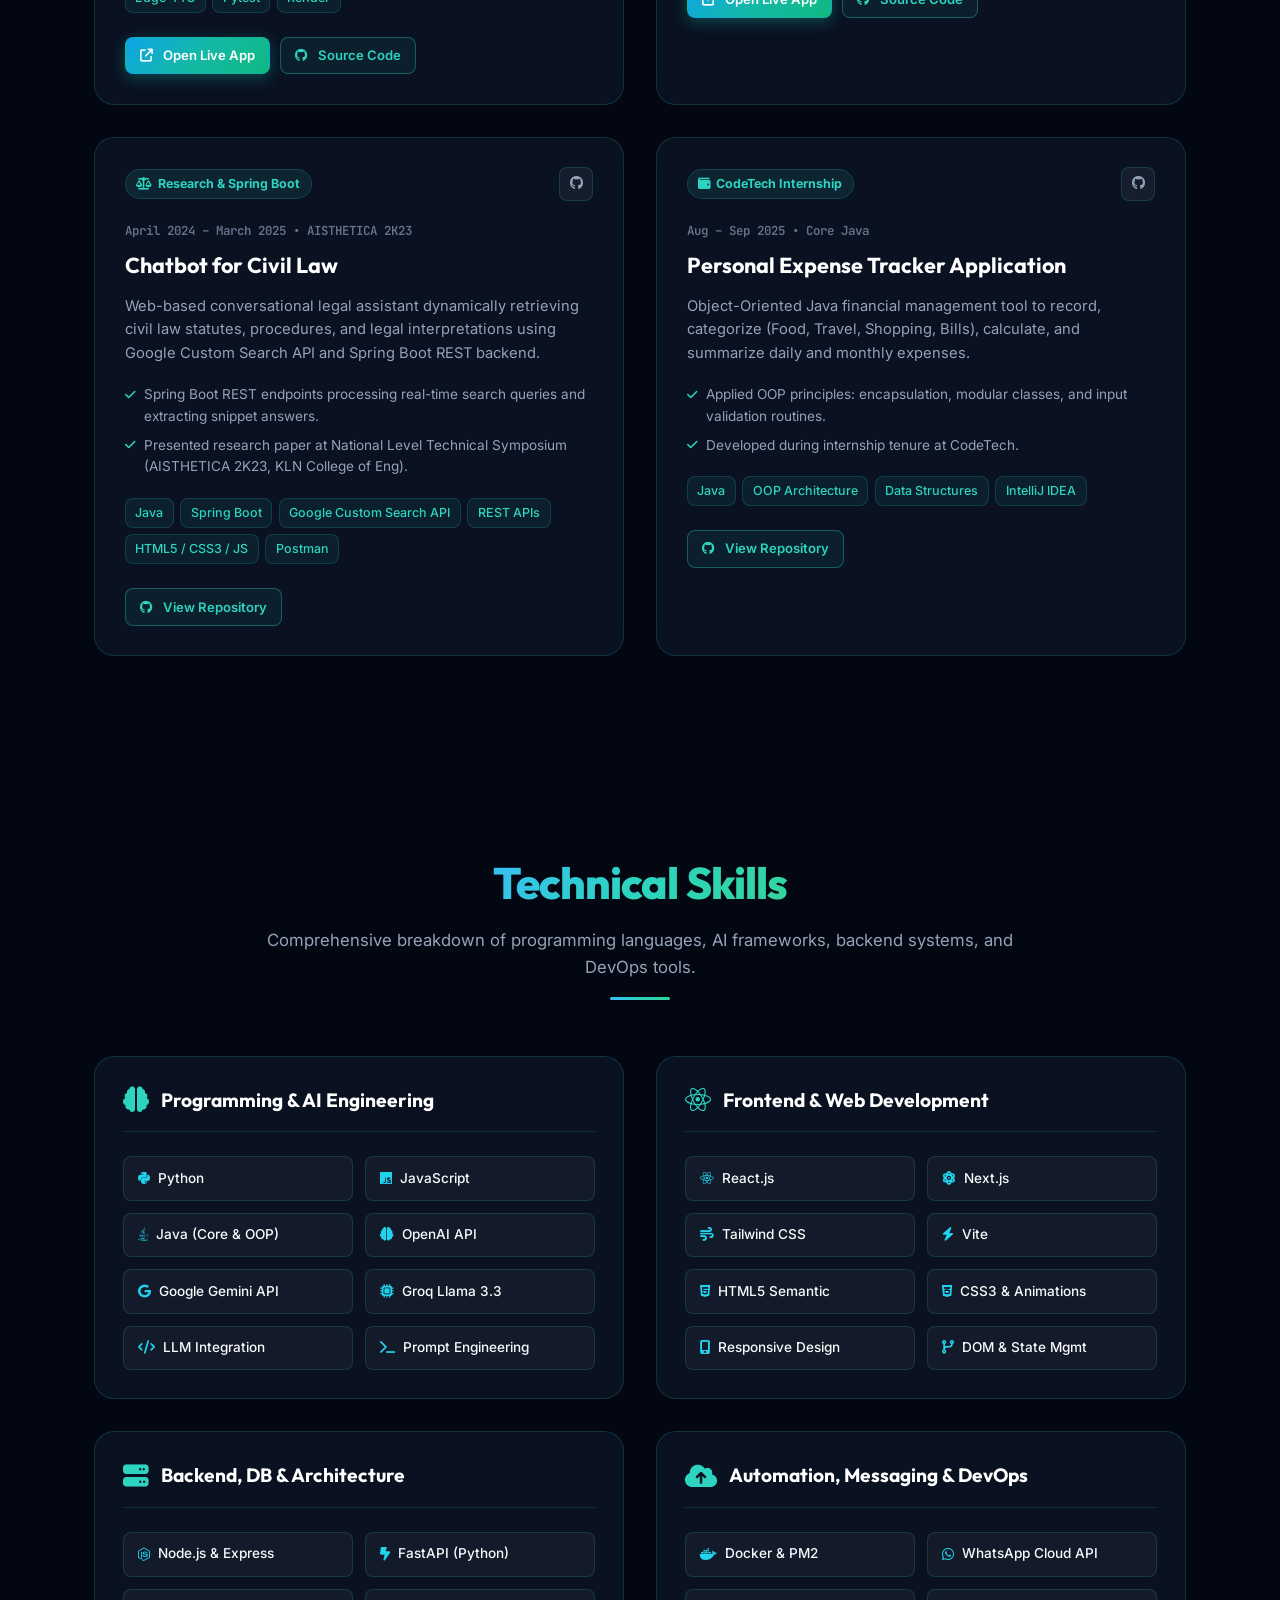
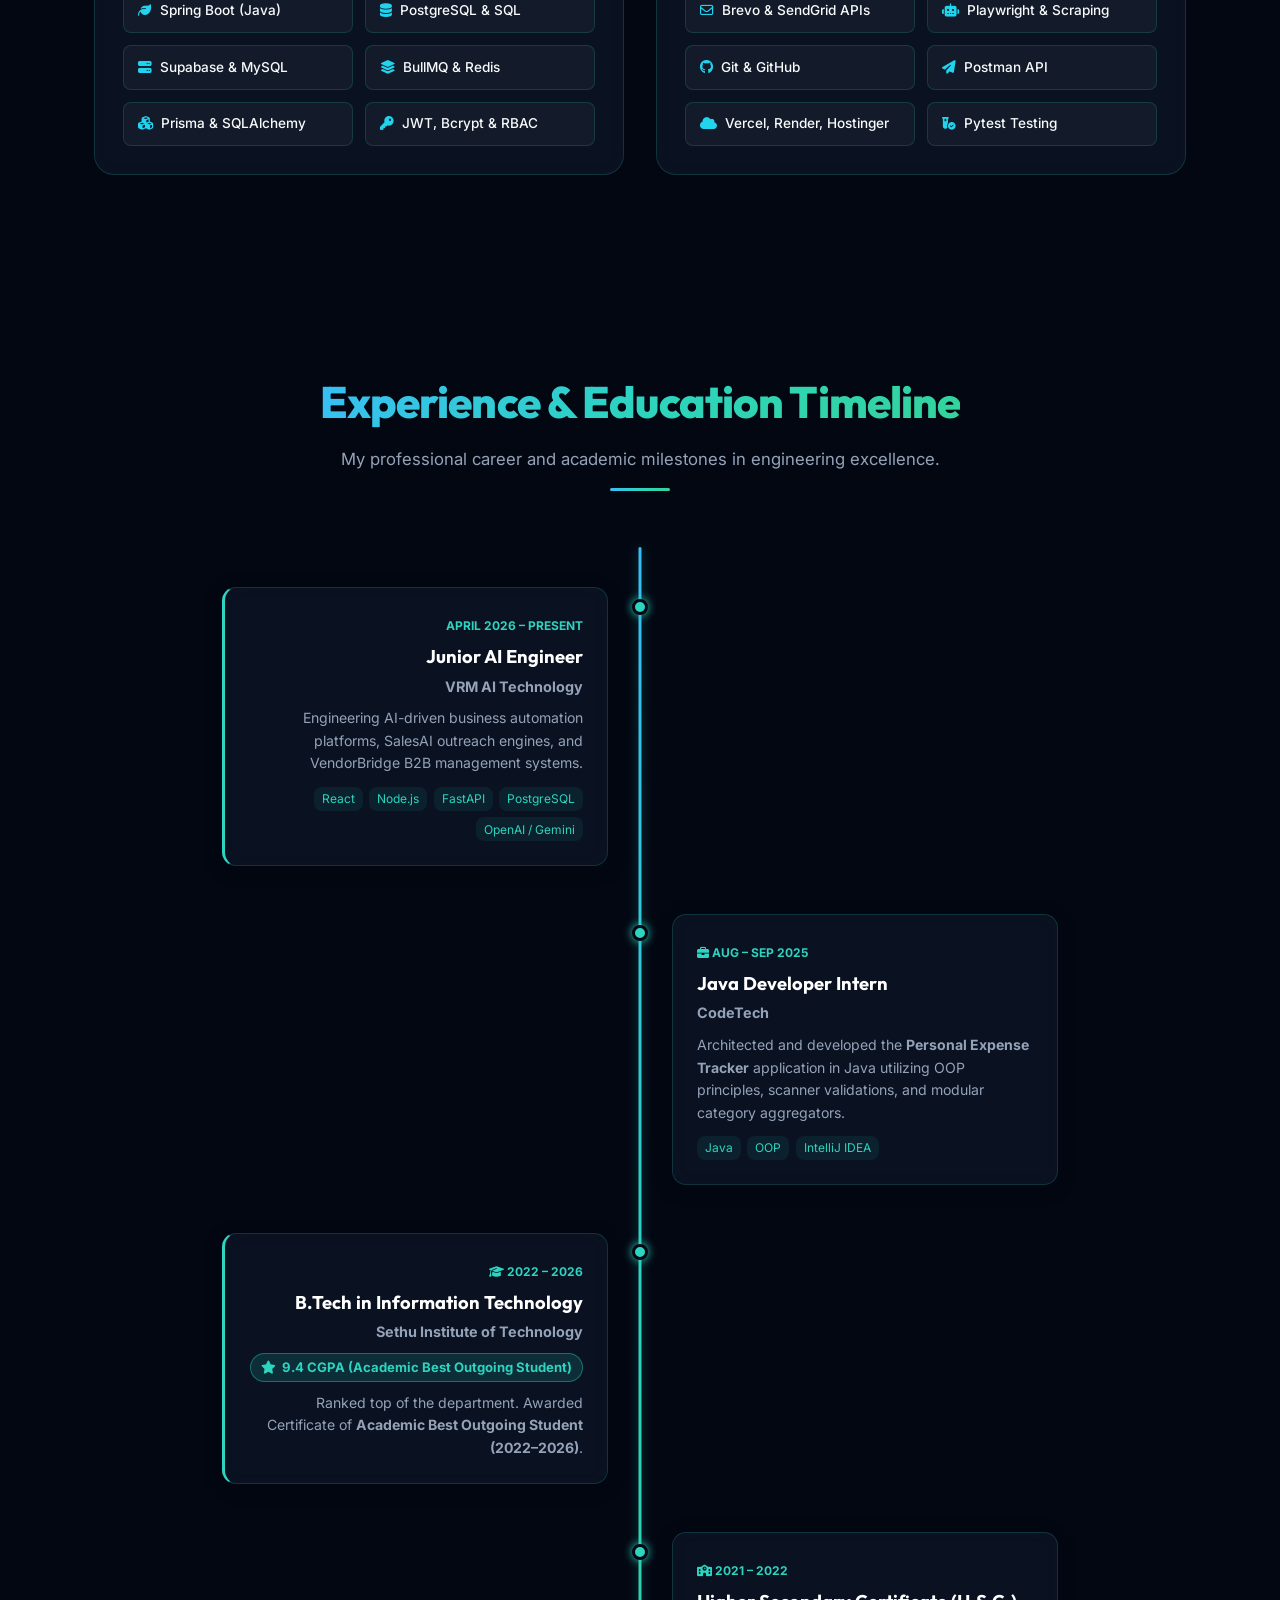
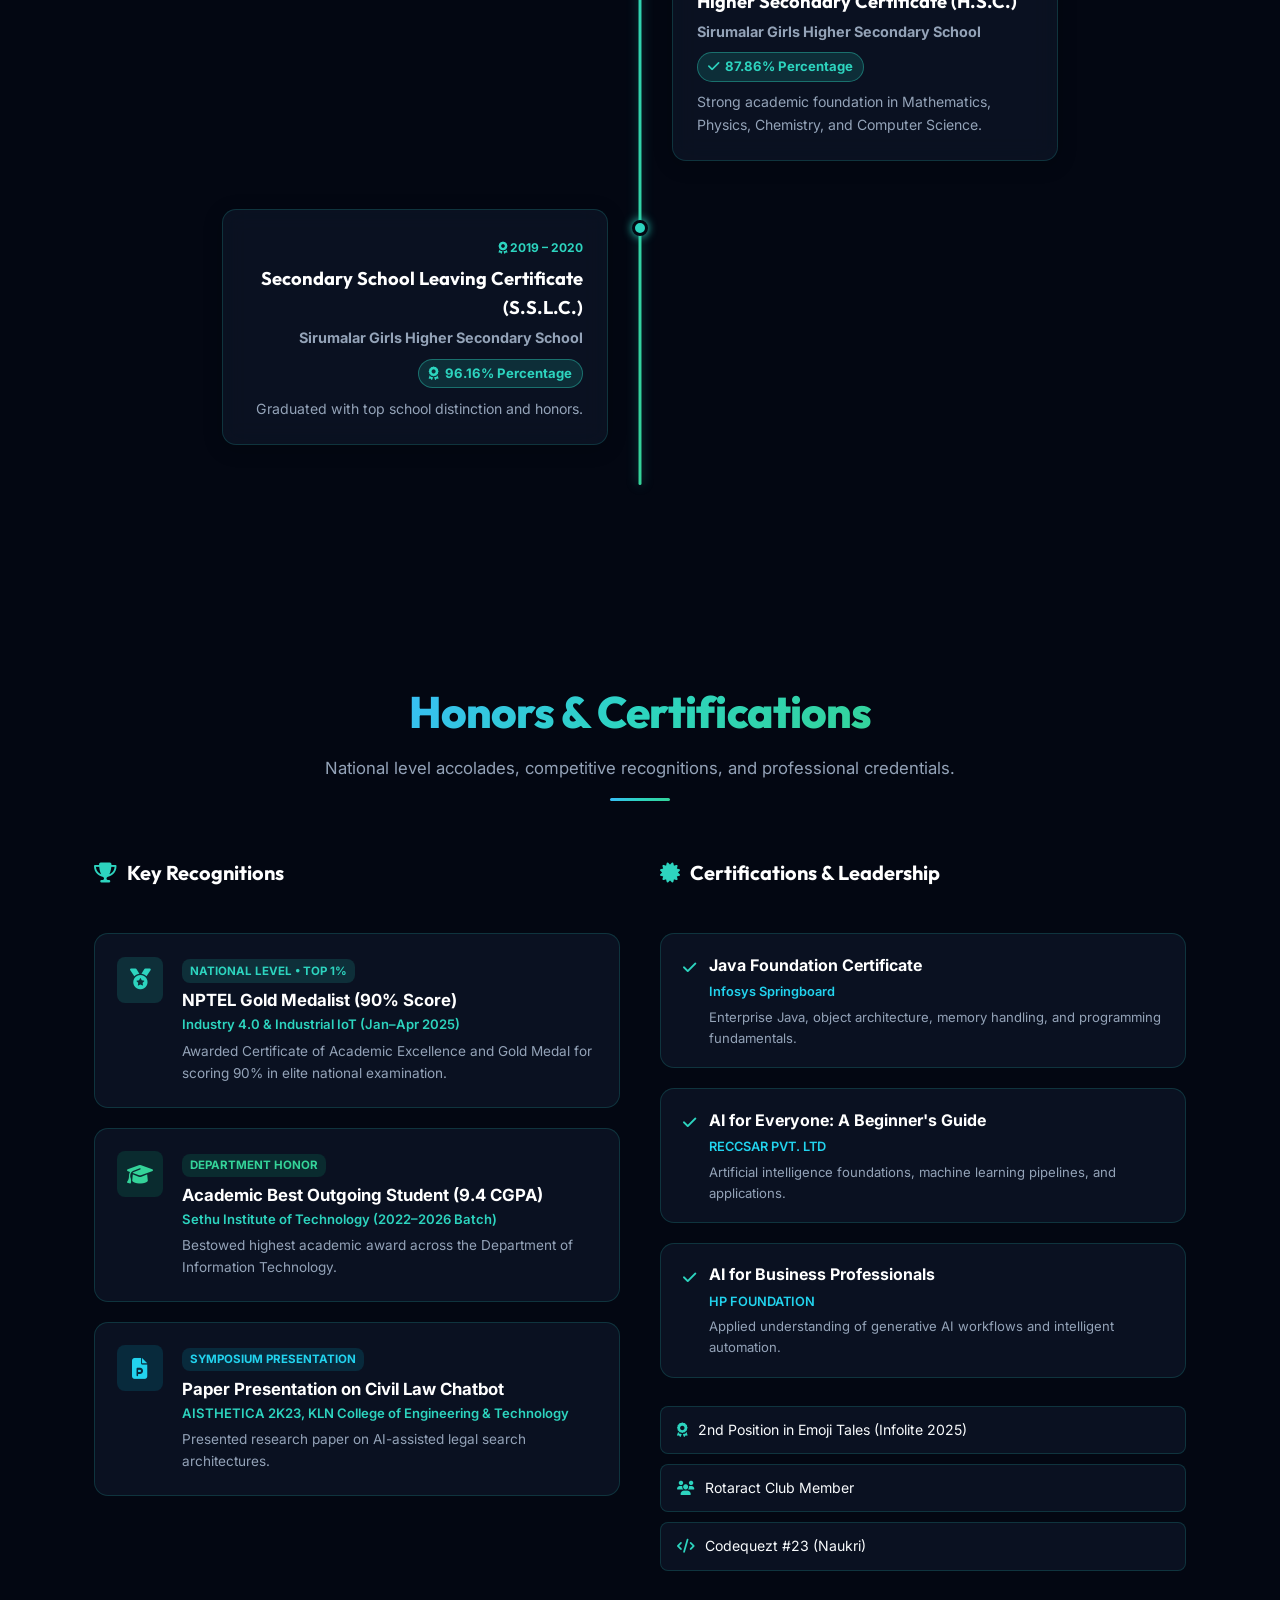
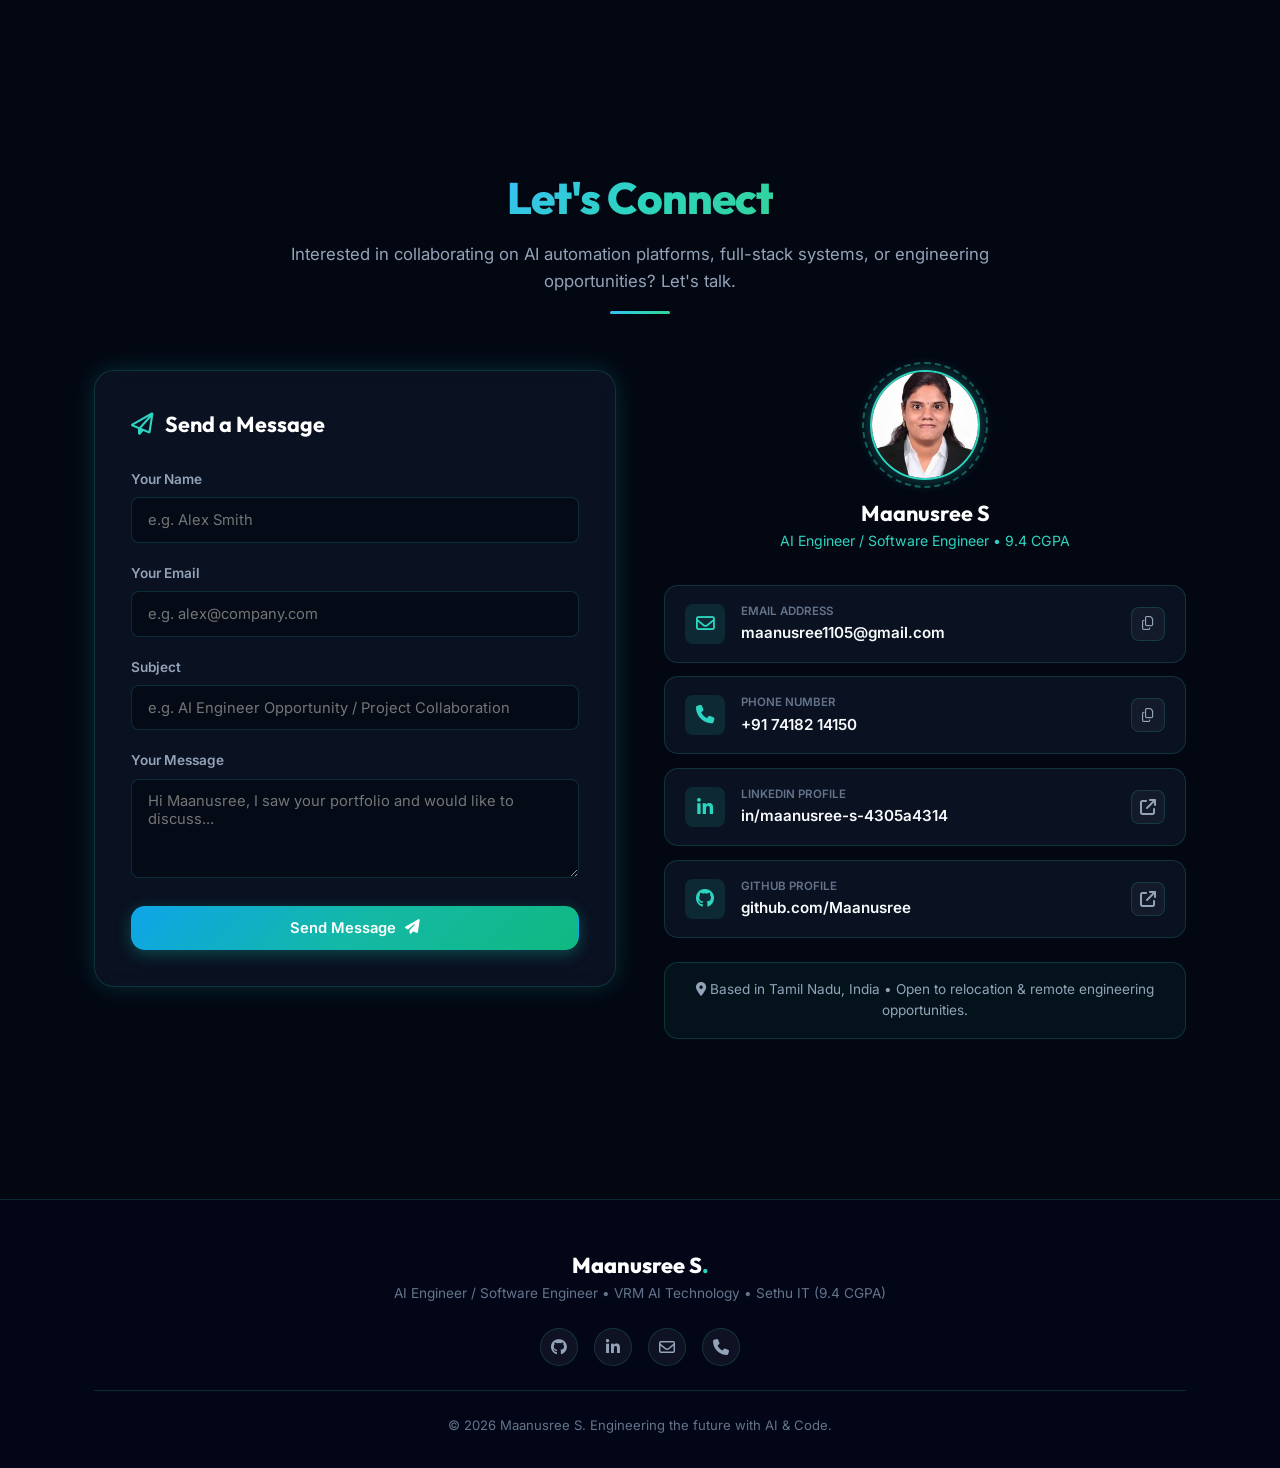
==== commit d2cc5d2a: "Update Resume button to directly download neat 2-page PDF file without print dialog" ====
--- a/index.html
+++ b/index.html
@@ -1068,9 +1068,9 @@
       <div class="modal-topbar">
         <h3 id="resume-title"><i class="fa-regular fa-file-lines"></i> Maanusree S — Resume</h3>
         <div class="topbar-actions">
-          <button class="btn btn-gradient-teal btn-sm" id="print-resume-btn">
-            <i class="fa-solid fa-print"></i> Print / Save PDF
-          </button>
+          <a href="assets/Maanusree_S_Resume.pdf" download="Maanusree_S_Resume.pdf" class="btn btn-gradient-teal btn-sm" id="download-modal-btn">
+            <i class="fa-solid fa-download"></i> Download Resume (PDF)
+          </a>
           <button class="modal-close" data-close-modal aria-label="Close modal">&times;</button>
         </div>
       </div>
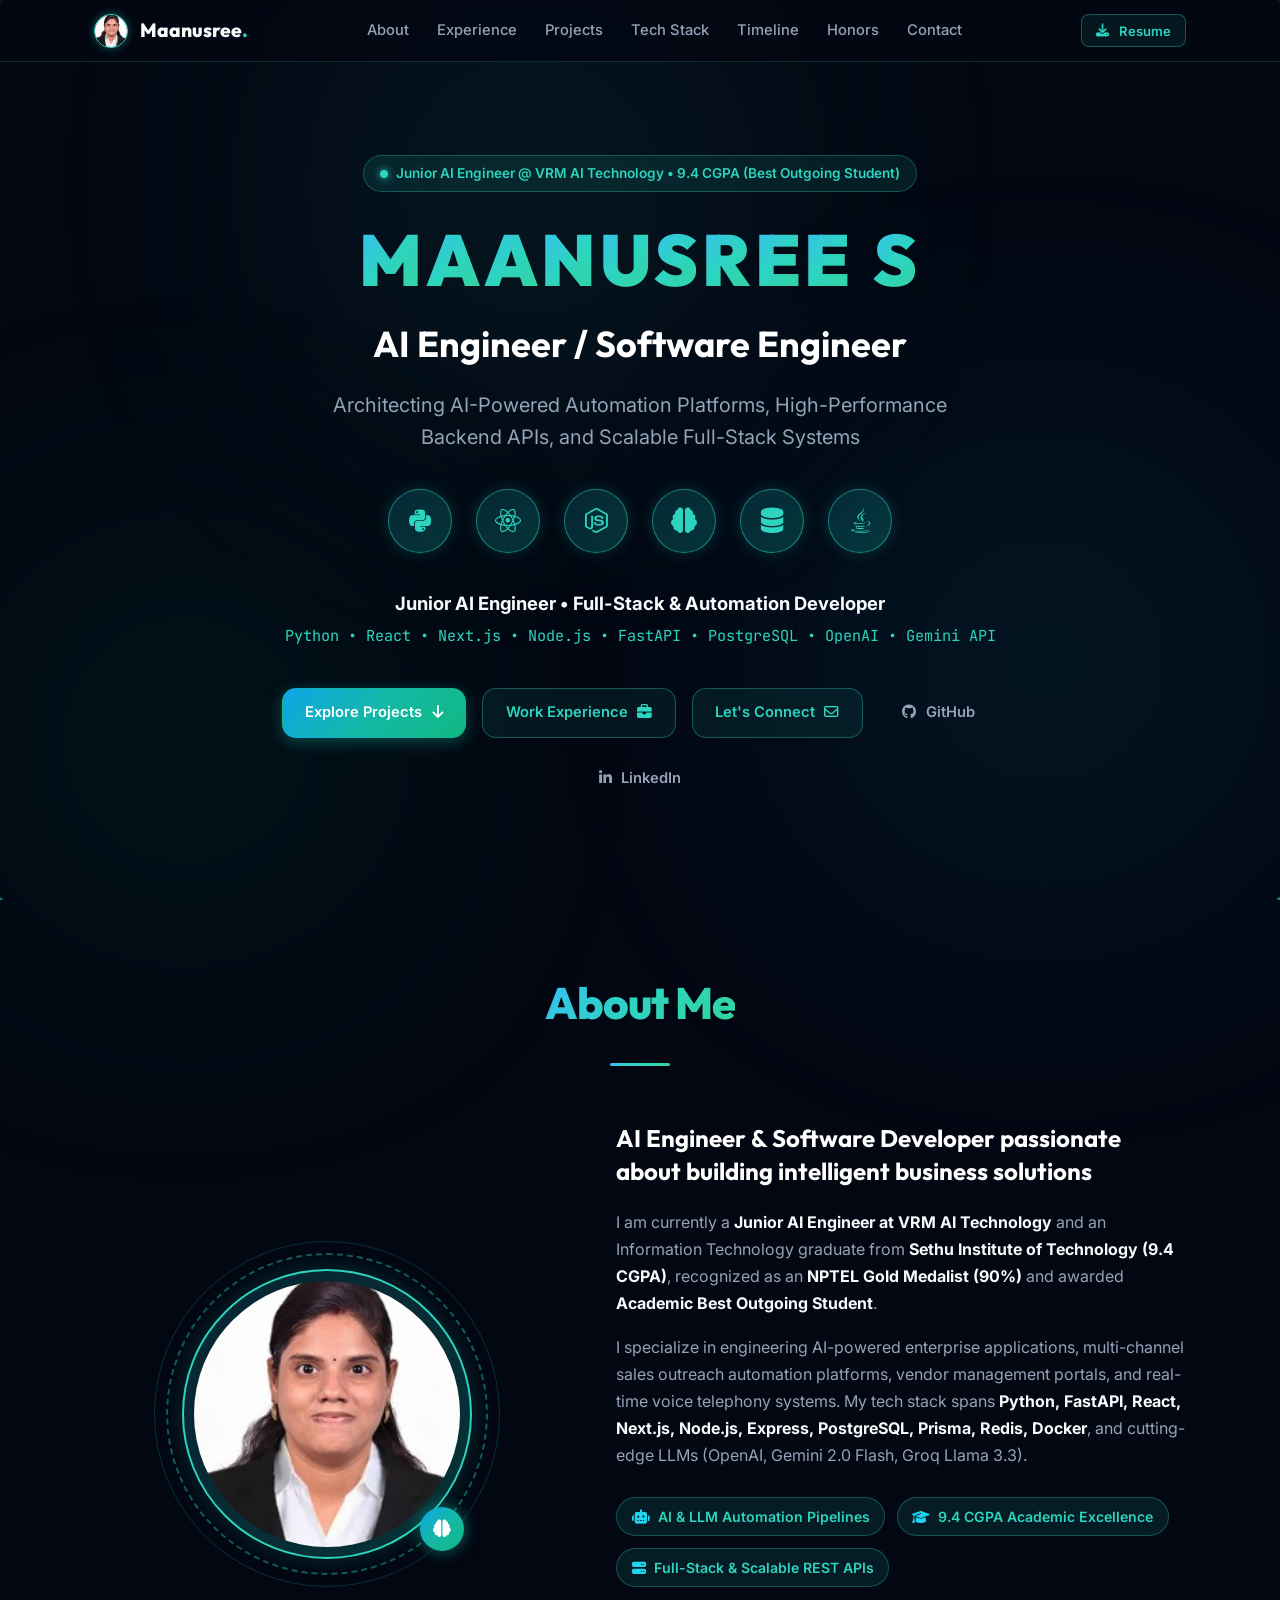
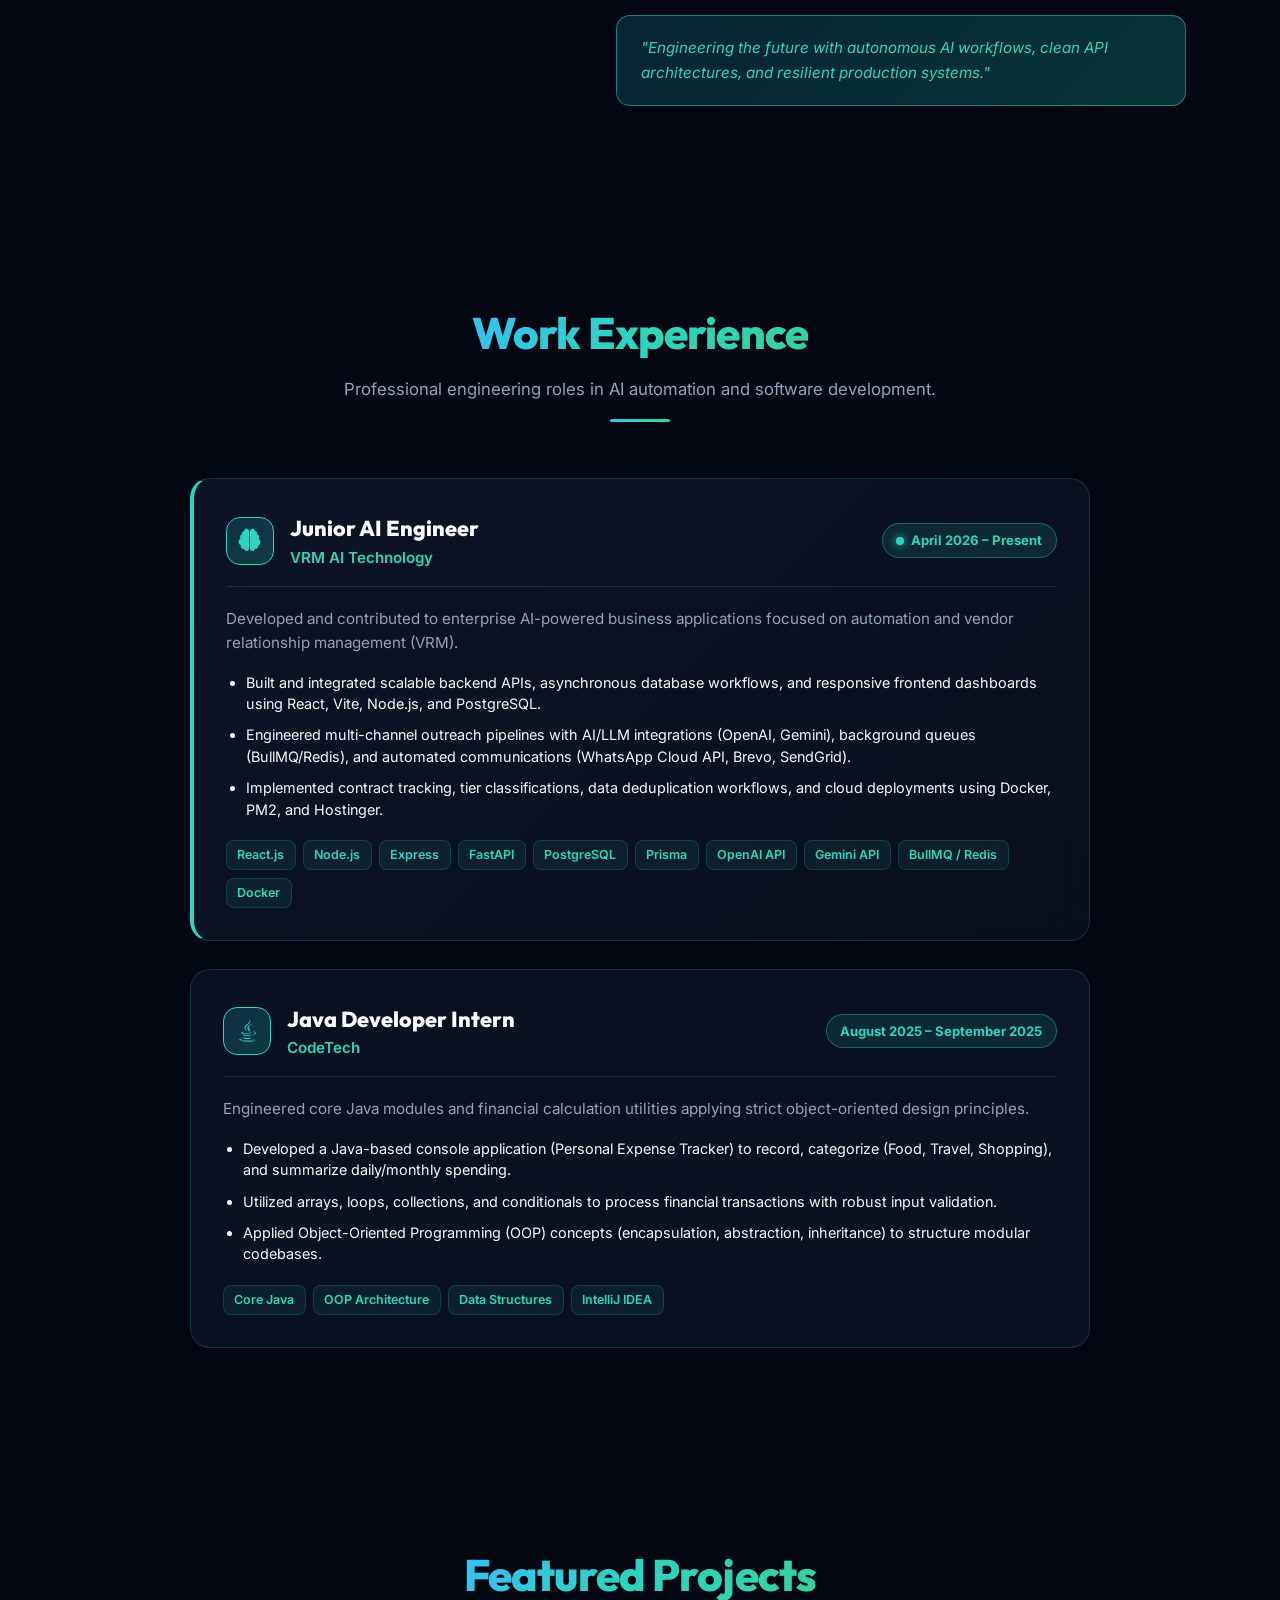
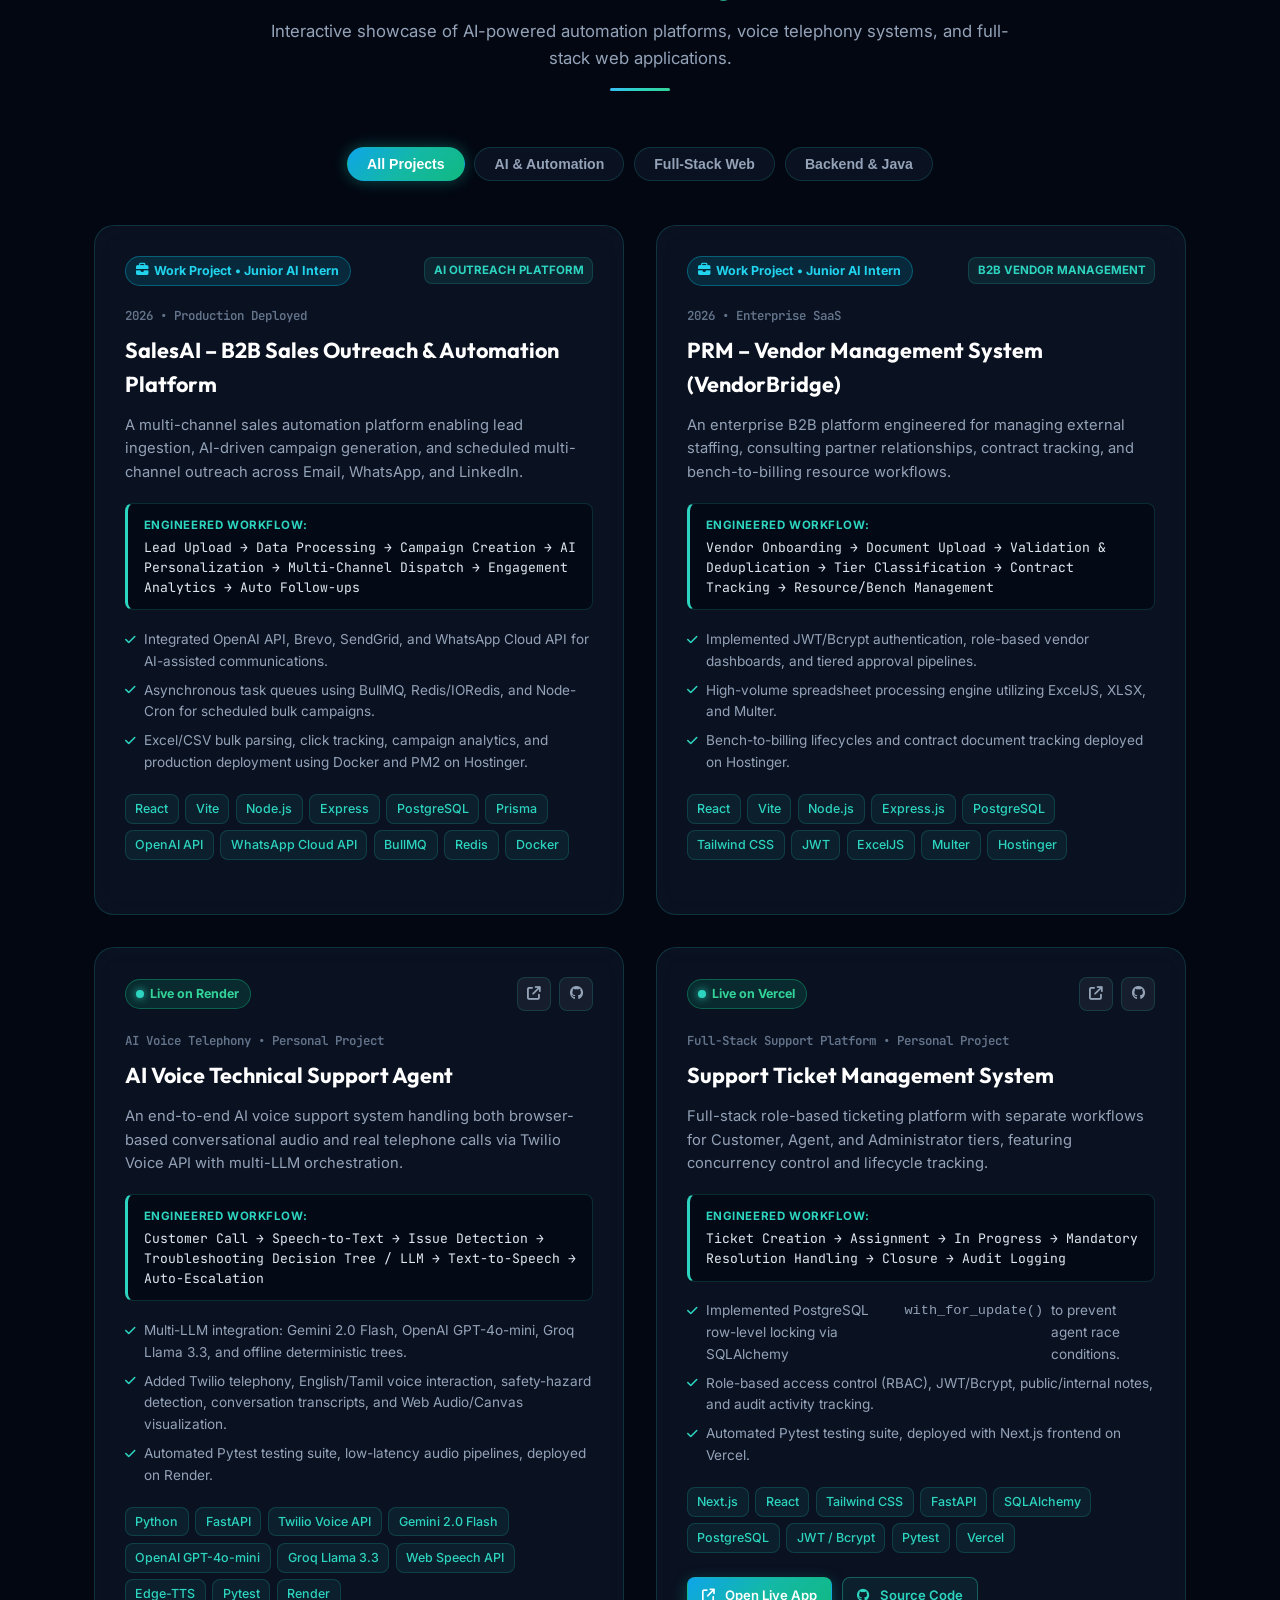
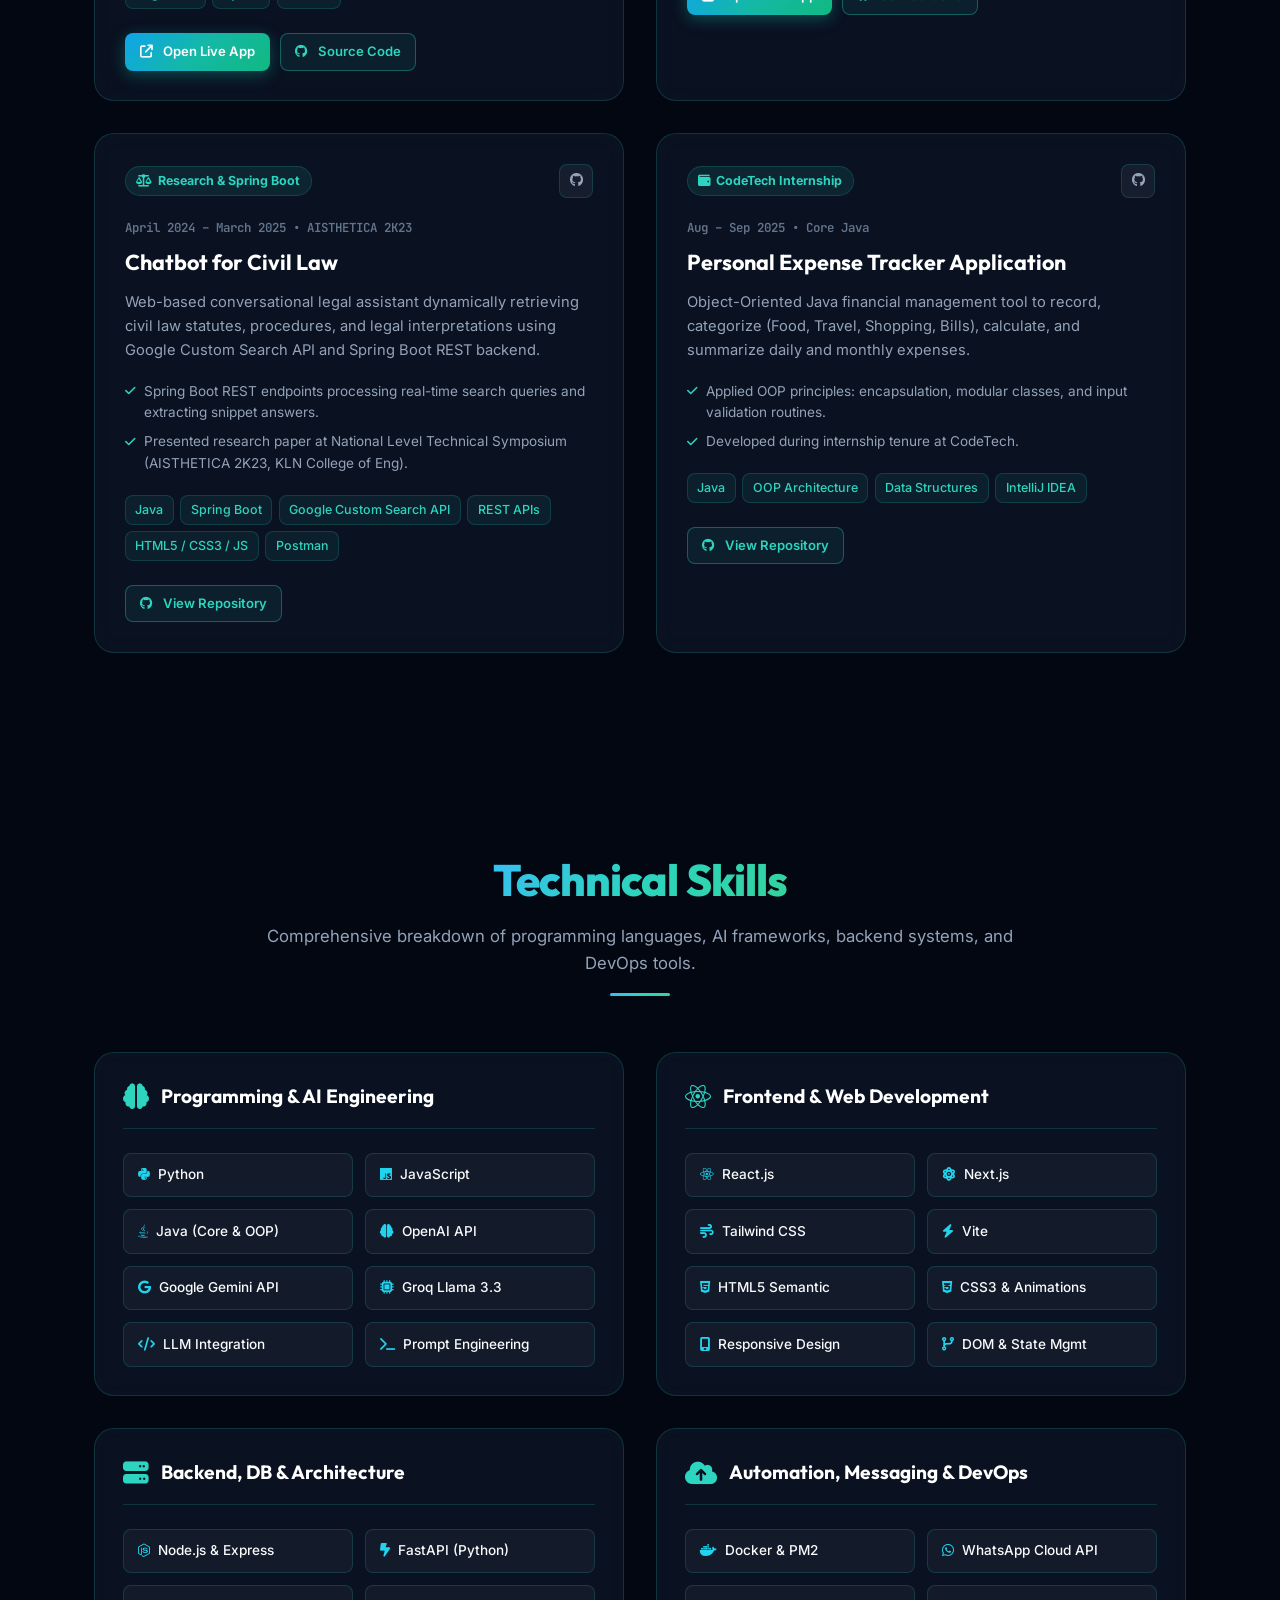
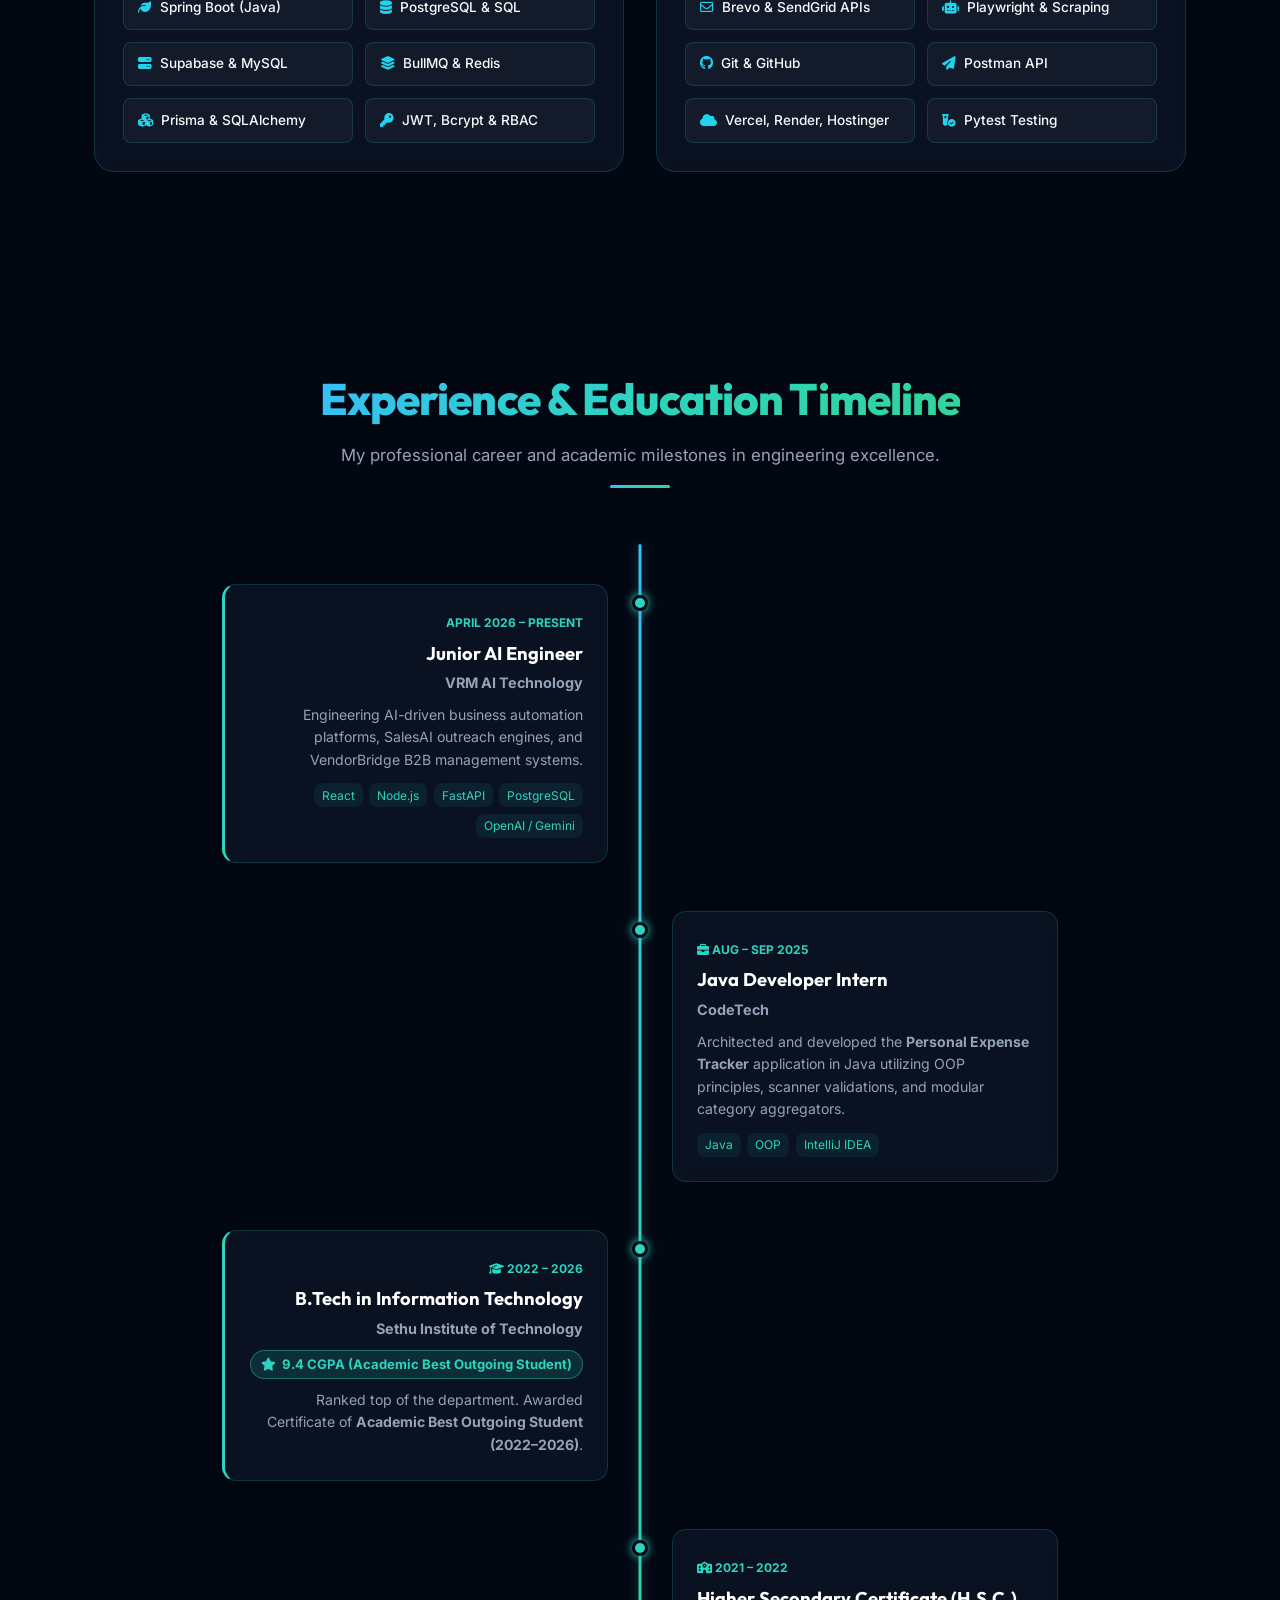
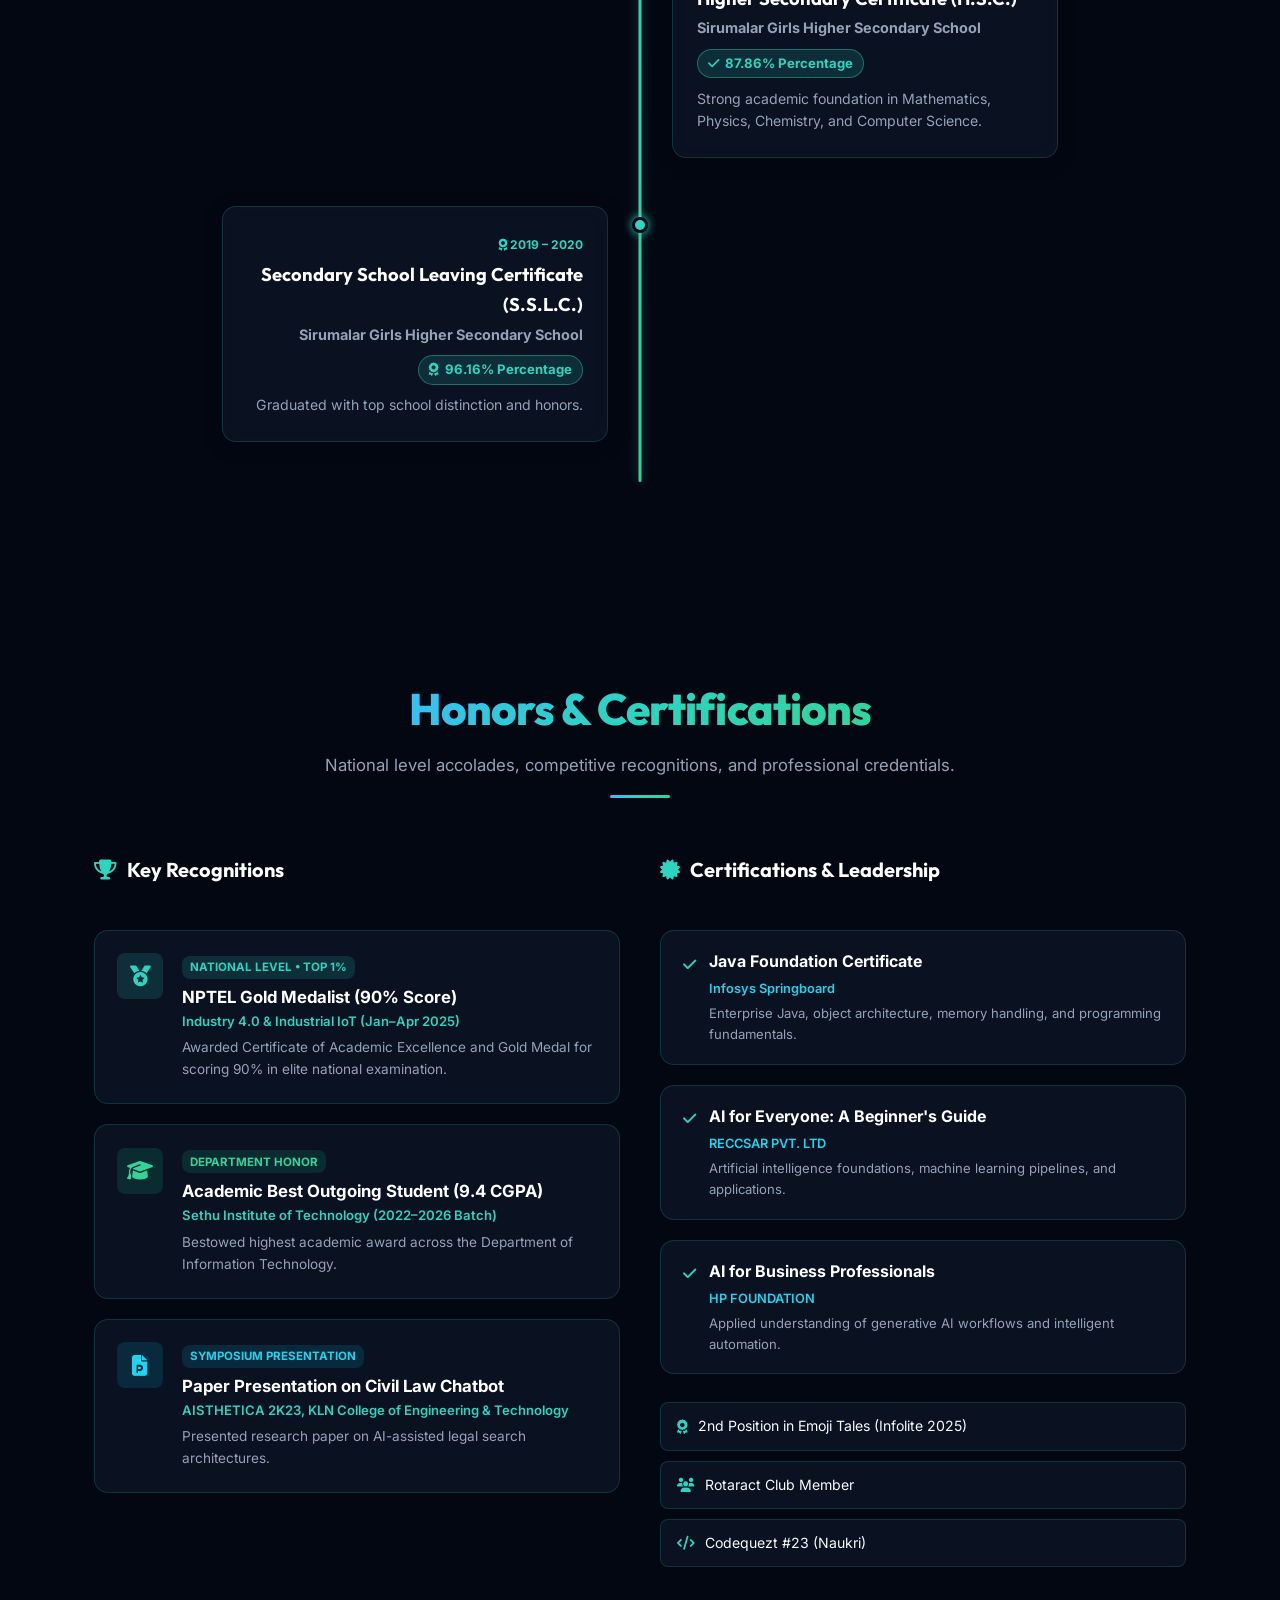
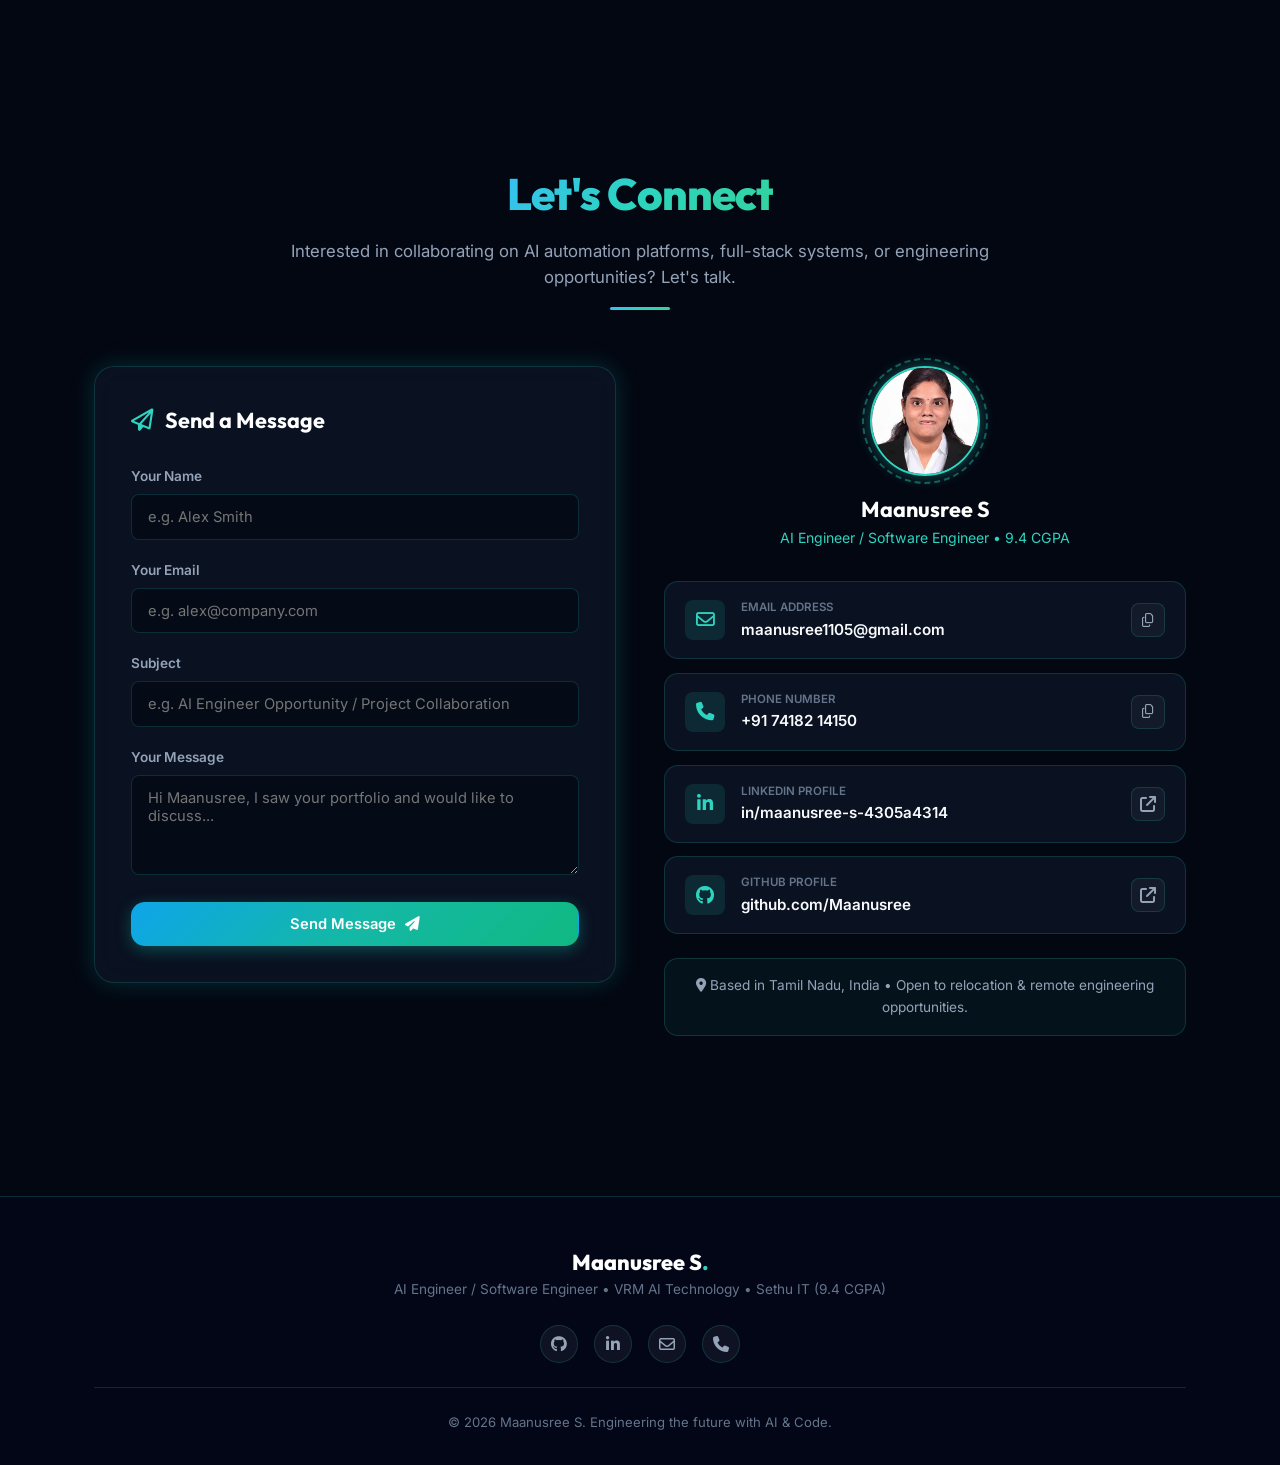
==== commit 71ac6f9b: "Add portfolio link and location to resume" ====
--- a/index.html
+++ b/index.html
@@ -55,9 +55,9 @@
       </nav>
 
       <div class="nav-actions">
-        <a href="assets/Maanusree_S_Resume.pdf" download="Maanusree_S_Resume.pdf" class="btn btn-outline-teal btn-sm" id="download-resume-btn" title="Download Resume PDF">
+        <button type="button" class="btn btn-outline-teal btn-sm" id="download-resume-btn" title="Download Resume (Select Country)" onclick="openCountryResumeModal(event)">
           <i class="fa-solid fa-download"></i> Resume
-        </a>
+        </button>
         <button id="mobile-toggle" class="mobile-toggle" aria-label="Toggle Menu">
           <i class="fa-solid fa-bars"></i>
         </button>
@@ -1060,6 +1060,47 @@
   </footer>
 
   <!-- ============================================== -->
+  <!-- COUNTRY RESUME DOWNLOAD MODAL                  -->
+  <!-- ============================================== -->
+  <div id="modal-country-download" class="modal" role="dialog" aria-modal="true" aria-labelledby="country-modal-title">
+    <div class="modal-backdrop" onclick="closeCountryResumeModal()"></div>
+    <div class="modal-dialog clean-country-dialog">
+      <div class="modal-topbar">
+        <h3 id="country-modal-title">
+          <i class="fa-regular fa-file-pdf"></i>
+          Download Resume
+        </h3>
+        <button class="modal-close" onclick="closeCountryResumeModal()" aria-label="Close modal">&times;</button>
+      </div>
+
+      <div class="country-modal-body">
+        <label for="country-dropdown" class="country-form-label">Select country:</label>
+        <div class="country-select-box">
+          <select id="country-dropdown" onchange="onCountrySelectionChange()">
+            <option value="in" selected>India</option>
+            <option value="us">United States</option>
+            <option value="uk">United Kingdom</option>
+            <option value="ca">Canada</option>
+            <option value="au">Australia</option>
+            <option value="ae">United Arab Emirates</option>
+            <option value="de">Germany</option>
+            <option value="sg">Singapore</option>
+            <option value="other">Other</option>
+          </select>
+        </div>
+        <div class="country-format-hint">
+          <i class="fa-solid fa-circle-check"></i>
+          <span id="country-format-text">Standard format (with photo)</span>
+        </div>
+
+        <button id="btn-country-go" class="country-download-btn" type="button" onclick="executeCountryDownload()">
+          <i class="fa-solid fa-download"></i> Download PDF
+        </button>
+      </div>
+    </div>
+  </div>
+
+  <!-- ============================================== -->
   <!-- RESUME MODAL & PRINT VIEW                      -->
   <!-- ============================================== -->
   <div id="modal-resume" class="modal" role="dialog" aria-modal="true" aria-labelledby="resume-title">
@@ -1068,9 +1109,9 @@
       <div class="modal-topbar">
         <h3 id="resume-title"><i class="fa-regular fa-file-lines"></i> Maanusree S — Resume</h3>
         <div class="topbar-actions">
-          <a href="assets/Maanusree_S_Resume.pdf" download="Maanusree_S_Resume.pdf" class="btn btn-gradient-teal btn-sm" id="download-modal-btn">
+          <button type="button" class="btn btn-gradient-teal btn-sm" id="download-modal-btn" onclick="openCountryResumeModal(event)">
             <i class="fa-solid fa-download"></i> Download Resume (PDF)
-          </a>
+          </button>
           <button class="modal-close" data-close-modal aria-label="Close modal">&times;</button>
         </div>
       </div>
@@ -1298,7 +1339,59 @@
     </div>
   </div>
 
-  <!-- Custom JavaScript -->
-  <script src="script.js"></script>
+  <!-- Custom JavaScript & Country Modal Controller -->
+  <script>
+    function openCountryResumeModal(e) {
+      if (e) e.preventDefault();
+      var modal = document.getElementById('modal-country-download');
+      if (modal) {
+        modal.classList.add('active');
+        document.body.style.overflow = 'hidden';
+      }
+    }
+    function closeCountryResumeModal() {
+      var modal = document.getElementById('modal-country-download');
+      if (modal) {
+        modal.classList.remove('active');
+        document.body.style.overflow = '';
+      }
+    }
+    function onCountrySelectionChange() {
+      var dropdown = document.getElementById('country-dropdown');
+      var hint = document.getElementById('country-format-text');
+      if (!dropdown || !hint) return;
+      var val = dropdown.value.toLowerCase();
+      var noPhotoList = ['us', 'uk', 'ca', 'au'];
+      if (noPhotoList.indexOf(val) !== -1) {
+        hint.textContent = 'ATS format (without photo)';
+      } else {
+        hint.textContent = 'Standard format (with photo)';
+      }
+    }
+    function executeCountryDownload() {
+      var dropdown = document.getElementById('country-dropdown');
+      var val = dropdown ? dropdown.value.toLowerCase() : 'in';
+      var noPhotoList = ['us', 'uk', 'ca', 'au'];
+      var isNoPhoto = noPhotoList.indexOf(val) !== -1;
+      var fileName = isNoPhoto ? 'Maanusree_S_Resume_No_Photo.pdf' : 'Maanusree_S_Resume.pdf';
+
+      var link = document.createElement('a');
+      link.href = 'assets/' + fileName;
+      link.download = fileName;
+      document.body.appendChild(link);
+      link.click();
+      document.body.removeChild(link);
+
+      if (typeof showToast === 'function') {
+        var countryName = dropdown ? dropdown.options[dropdown.selectedIndex].text : '';
+        showToast('Downloading ' + (isNoPhoto ? 'ATS Resume (No Photo)' : 'Standard Resume (With Photo)') + (countryName ? ' for ' + countryName : '') + '...', 'success');
+      }
+      closeCountryResumeModal();
+    }
+    window.addEventListener('keydown', function(e) {
+      if (e.key === 'Escape') closeCountryResumeModal();
+    });
+  </script>
+  <script src="script.js?v=20260905_v4"></script>
 </body>
 </html>
--- a/style.css
+++ b/style.css
@@ -2134,3 +2134,124 @@
   }
 }
 
+/* ==========================================================================
+   Country Selection Resume Modal Styles
+   ========================================================================== */
+/* ==========================================================================
+   Clean Country Resume Download Modal
+   ========================================================================== */
+.clean-country-dialog {
+  width: 90%;
+  max-width: 380px;
+  background: #0b1120;
+  border: 1px solid rgba(45, 212, 191, 0.3);
+  box-shadow: 0 20px 50px rgba(0, 0, 0, 0.7), 0 0 25px rgba(45, 212, 191, 0.12);
+  border-radius: 14px;
+  padding: 1.5rem;
+}
+
+.clean-country-dialog .modal-topbar {
+  display: flex;
+  justify-content: space-between;
+  align-items: center;
+  margin-bottom: 1.25rem;
+  padding-bottom: 0.75rem;
+  border-bottom: 1px solid rgba(255, 255, 255, 0.08);
+}
+
+.clean-country-dialog .modal-topbar h3 {
+  font-family: var(--font-heading);
+  font-size: 1.15rem;
+  font-weight: 600;
+  color: var(--text-primary);
+  margin: 0;
+  display: flex;
+  align-items: center;
+  gap: 0.5rem;
+}
+
+.clean-country-dialog .modal-topbar h3 i {
+  color: var(--teal);
+  font-size: 1.05rem;
+}
+
+.country-modal-body {
+  display: flex;
+  flex-direction: column;
+}
+
+.country-form-label {
+  display: block;
+  font-size: 0.85rem;
+  font-weight: 500;
+  color: var(--text-secondary);
+  margin-bottom: 0.5rem;
+}
+
+.country-select-box {
+  width: 100%;
+}
+
+.country-select-box select {
+  width: 100%;
+  background: #030712;
+  border: 1px solid rgba(45, 212, 191, 0.25);
+  border-radius: 10px;
+  color: var(--text-primary);
+  padding: 0.75rem 1rem;
+  font-size: 0.92rem;
+  font-family: var(--font-body);
+  outline: none;
+  cursor: pointer;
+  transition: border-color var(--transition-fast), box-shadow var(--transition-fast);
+}
+
+.country-select-box select:focus {
+  border-color: var(--teal);
+  box-shadow: 0 0 15px rgba(45, 212, 191, 0.2);
+}
+
+.country-format-hint {
+  font-size: 0.8rem;
+  color: var(--text-muted);
+  margin-top: 0.6rem;
+  margin-bottom: 1.25rem;
+  display: flex;
+  align-items: center;
+  gap: 0.45rem;
+}
+
+.country-format-hint i {
+  color: var(--teal);
+  font-size: 0.8rem;
+}
+
+.country-download-btn {
+  width: 100%;
+  padding: 0.75rem 1rem;
+  background: linear-gradient(135deg, #0ea5e9 0%, #14b8a6 100%);
+  color: #ffffff;
+  border: none;
+  border-radius: 10px;
+  font-size: 0.92rem;
+  font-weight: 600;
+  font-family: var(--font-body);
+  cursor: pointer;
+  display: flex;
+  align-items: center;
+  justify-content: center;
+  gap: 0.5rem;
+  box-shadow: 0 4px 15px rgba(20, 184, 166, 0.25);
+  transition: opacity 0.2s, transform 0.15s;
+}
+
+.country-download-btn:hover {
+  opacity: 0.92;
+  transform: translateY(-1px);
+}
+
+.country-download-btn:active {
+  transform: translateY(0);
+}
+
+
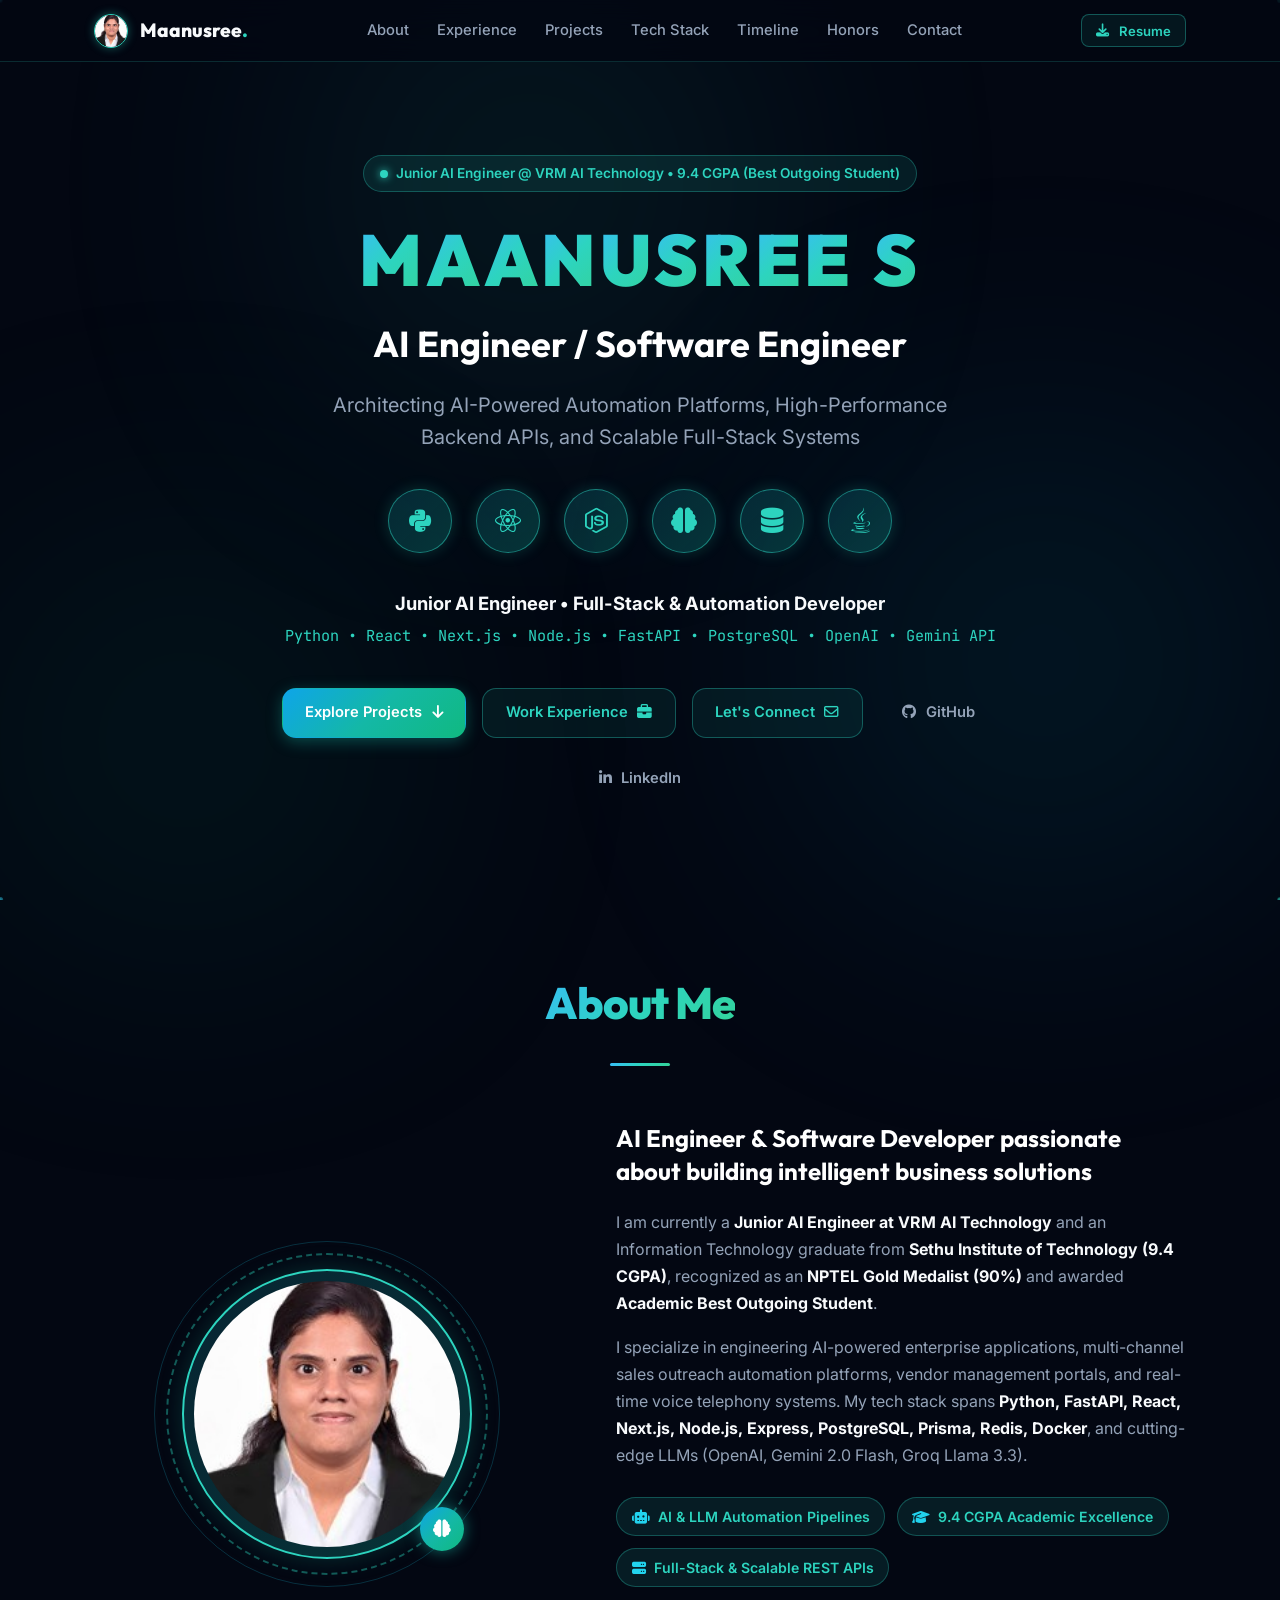
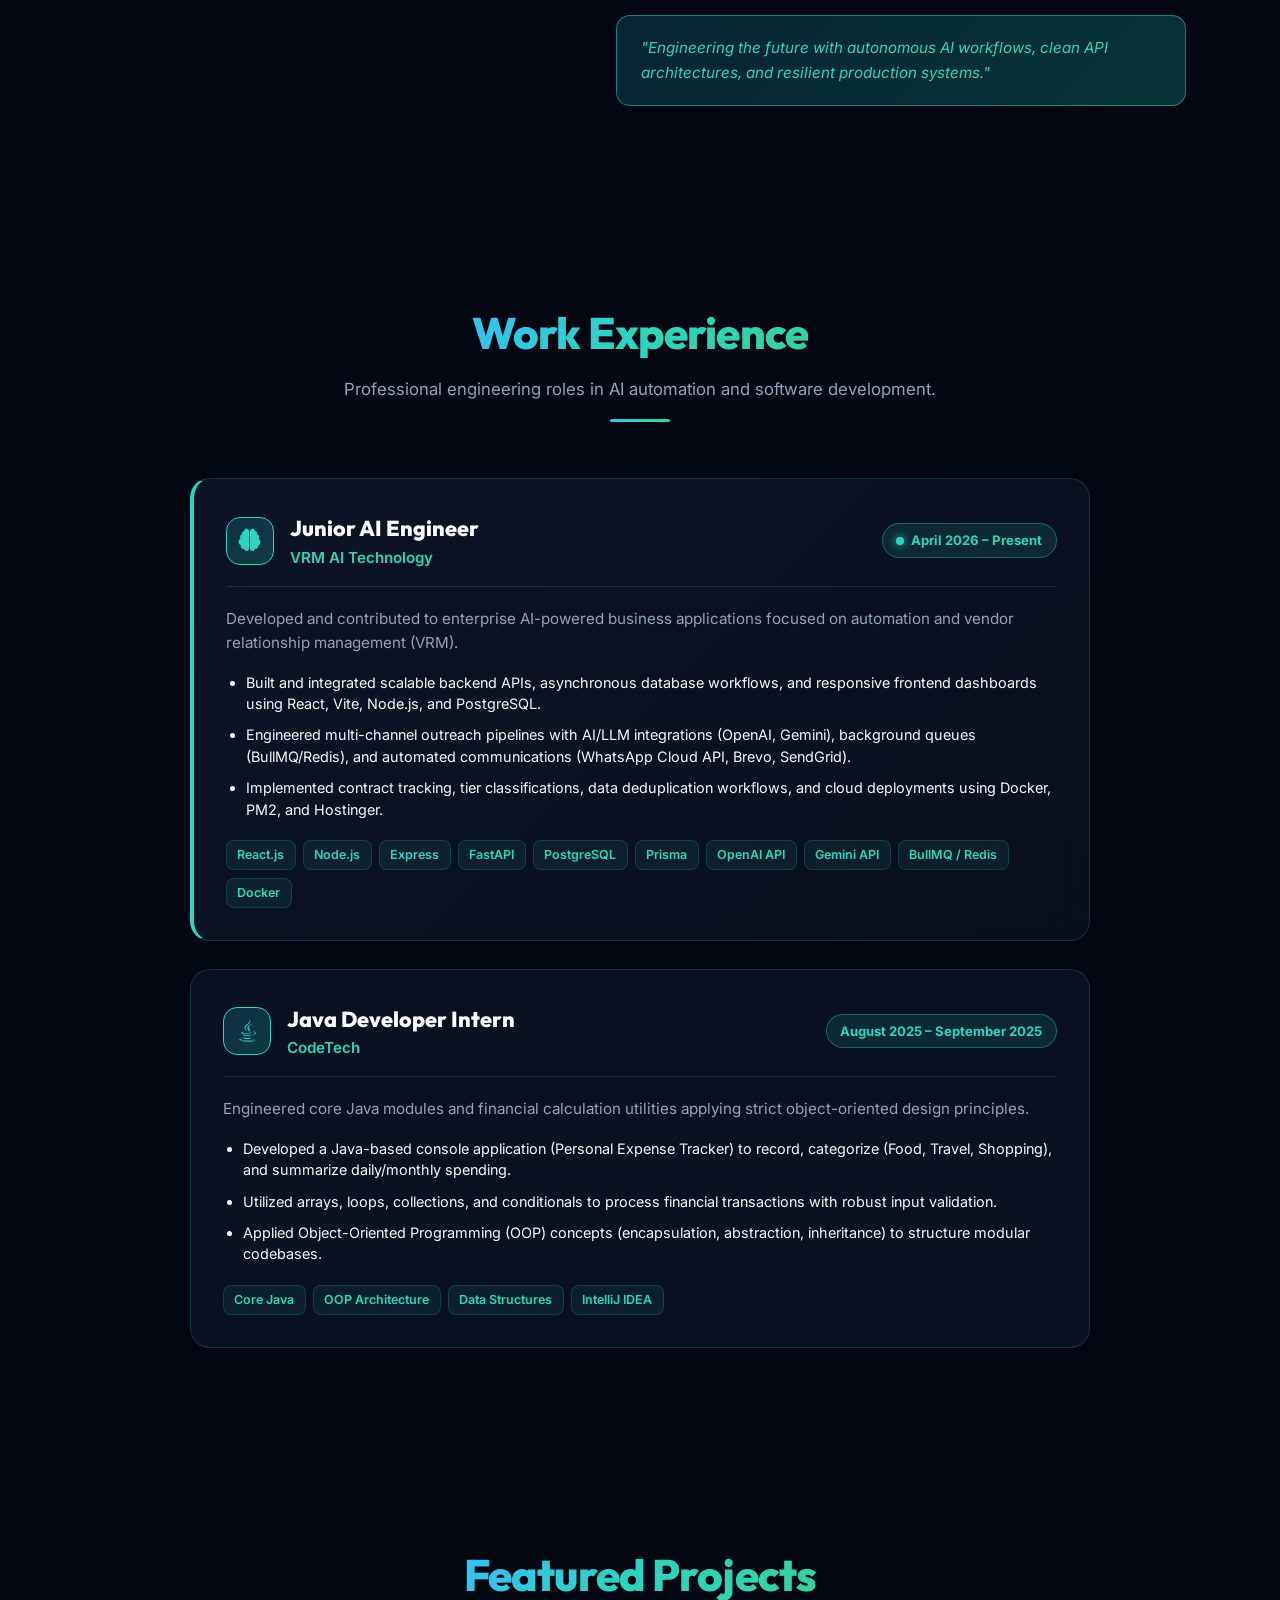
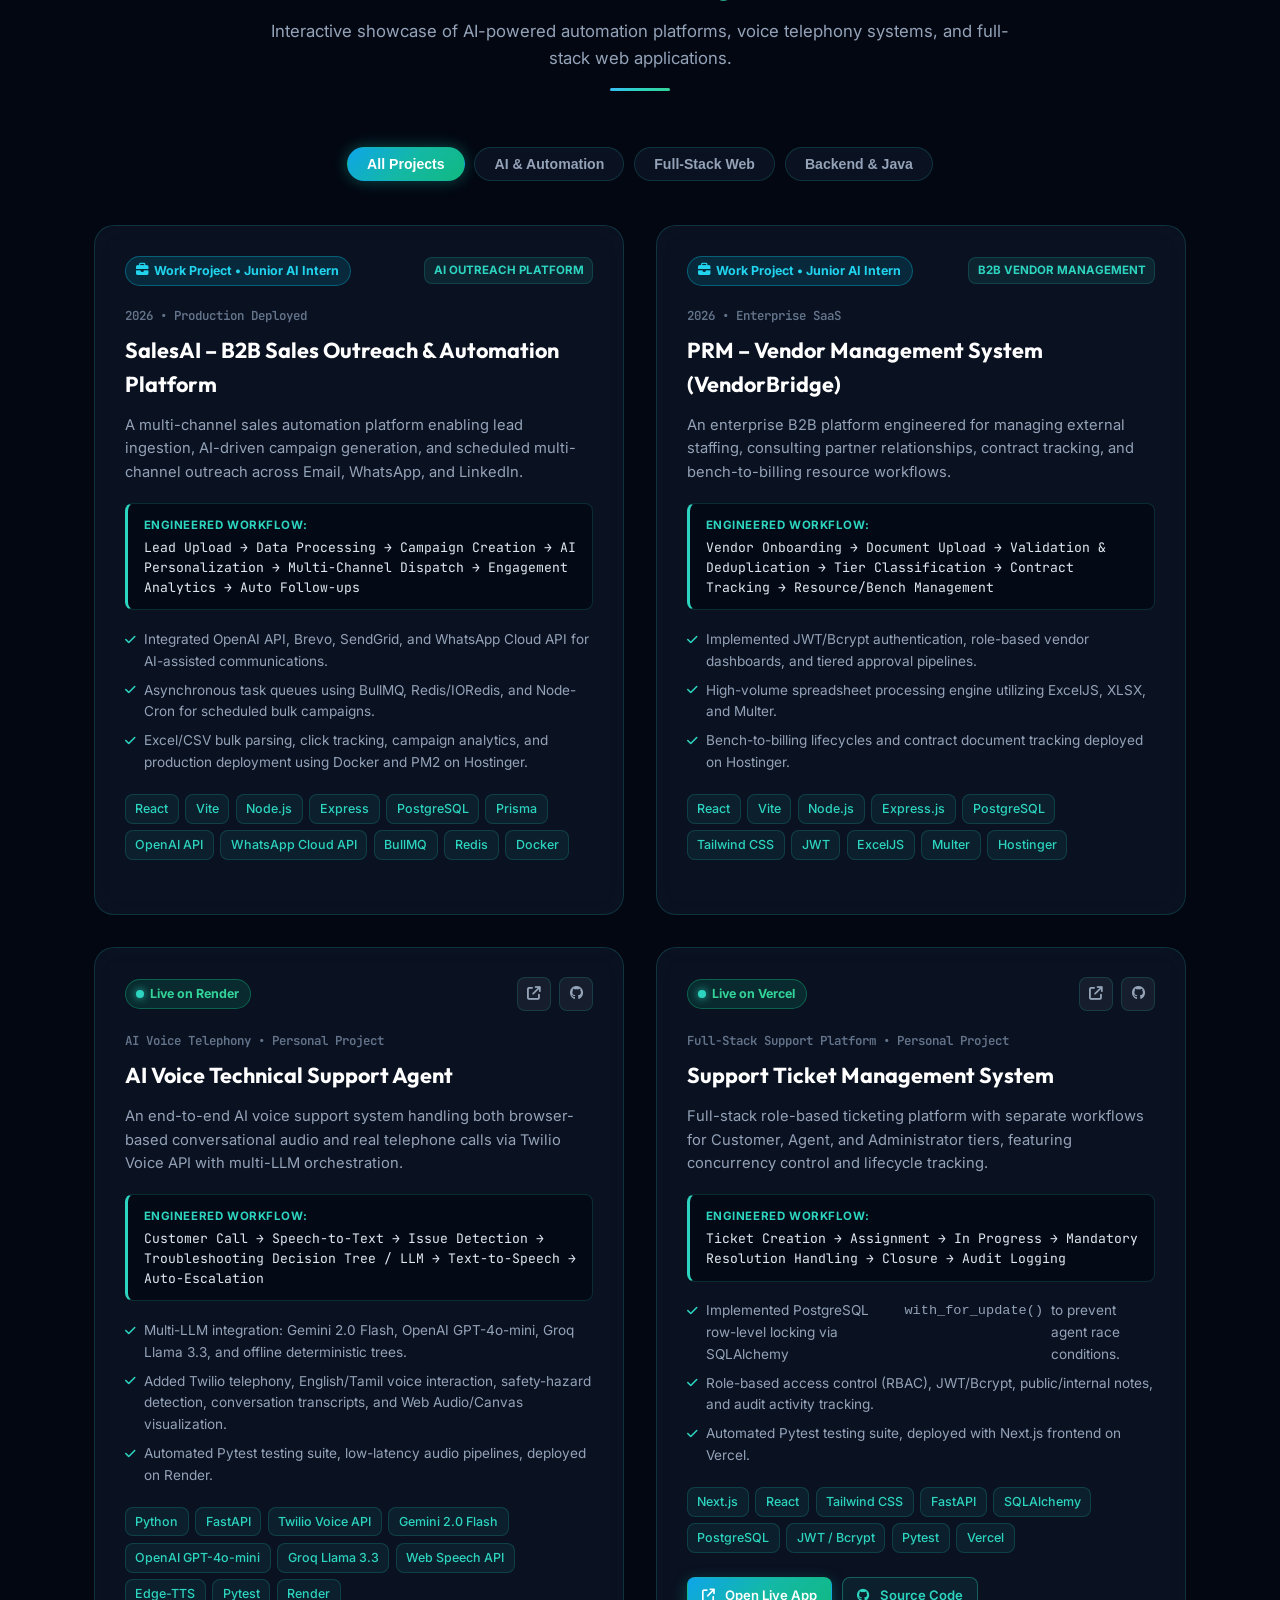
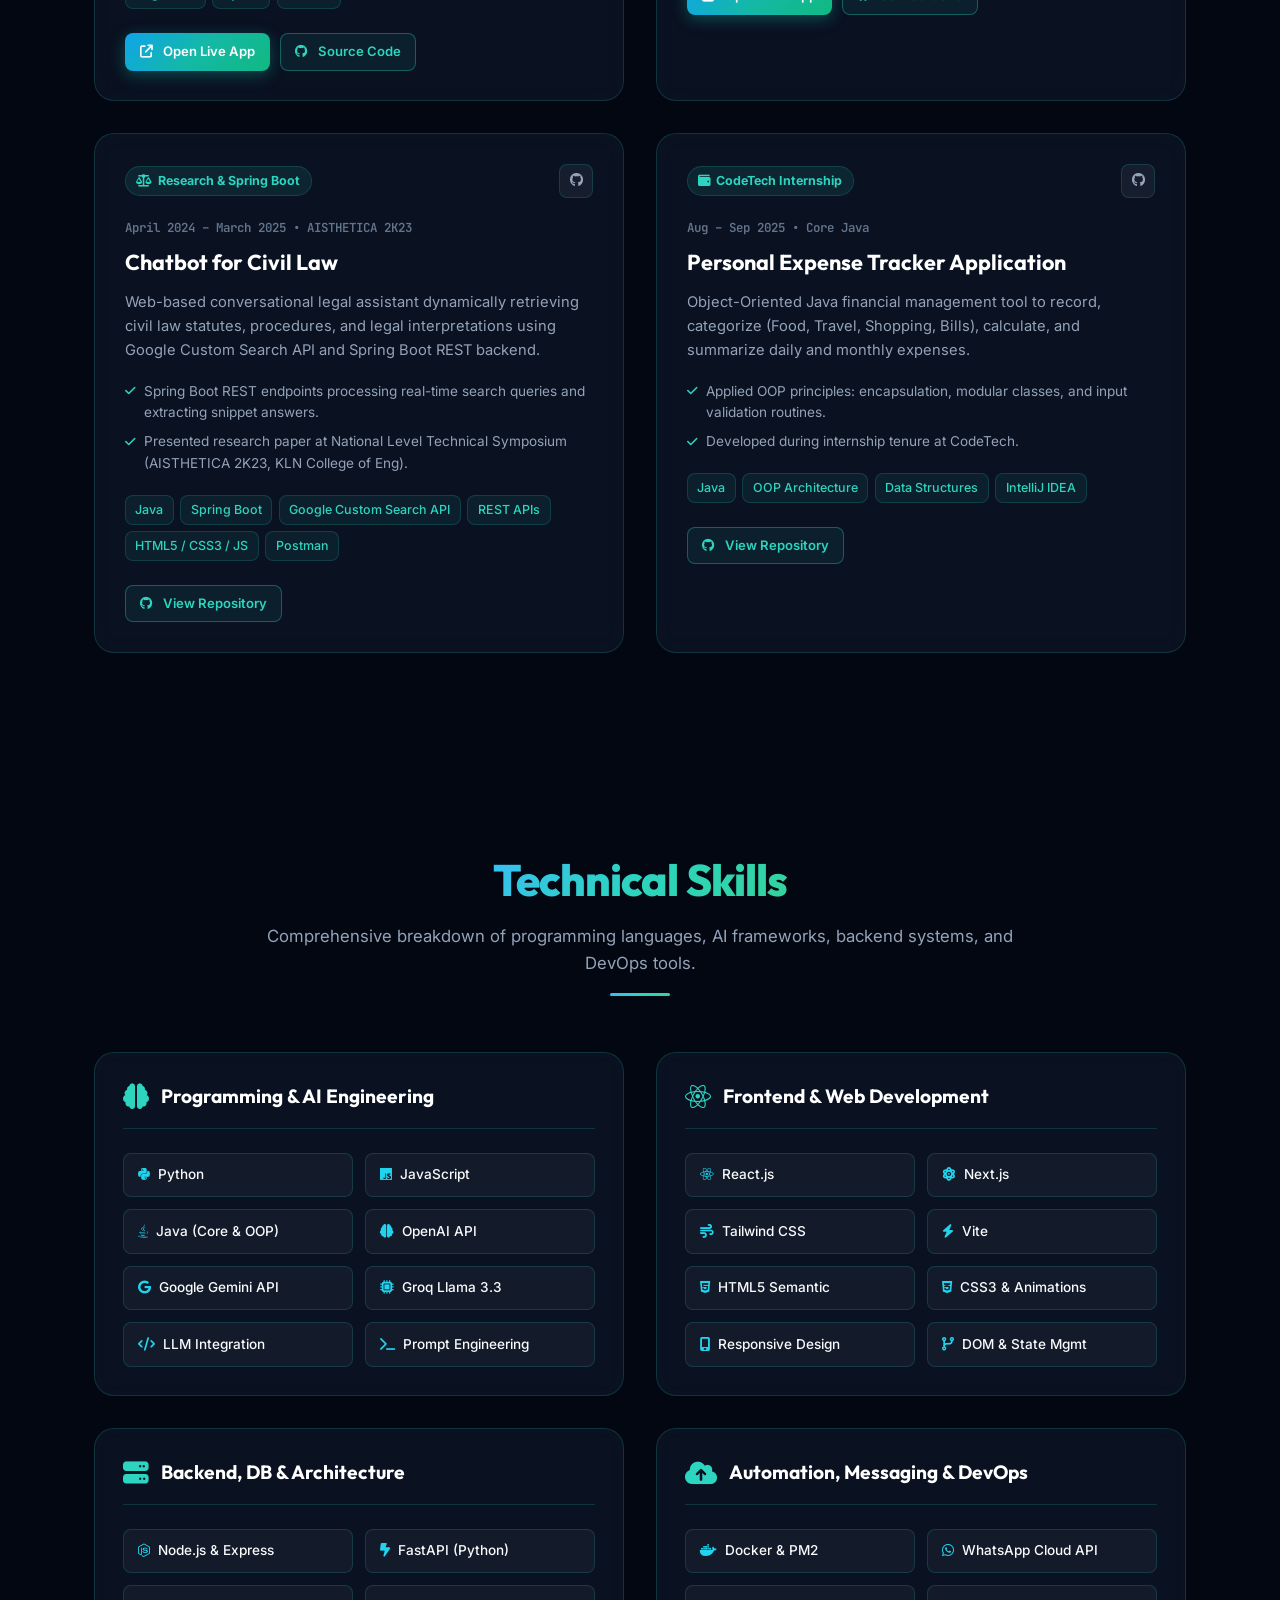
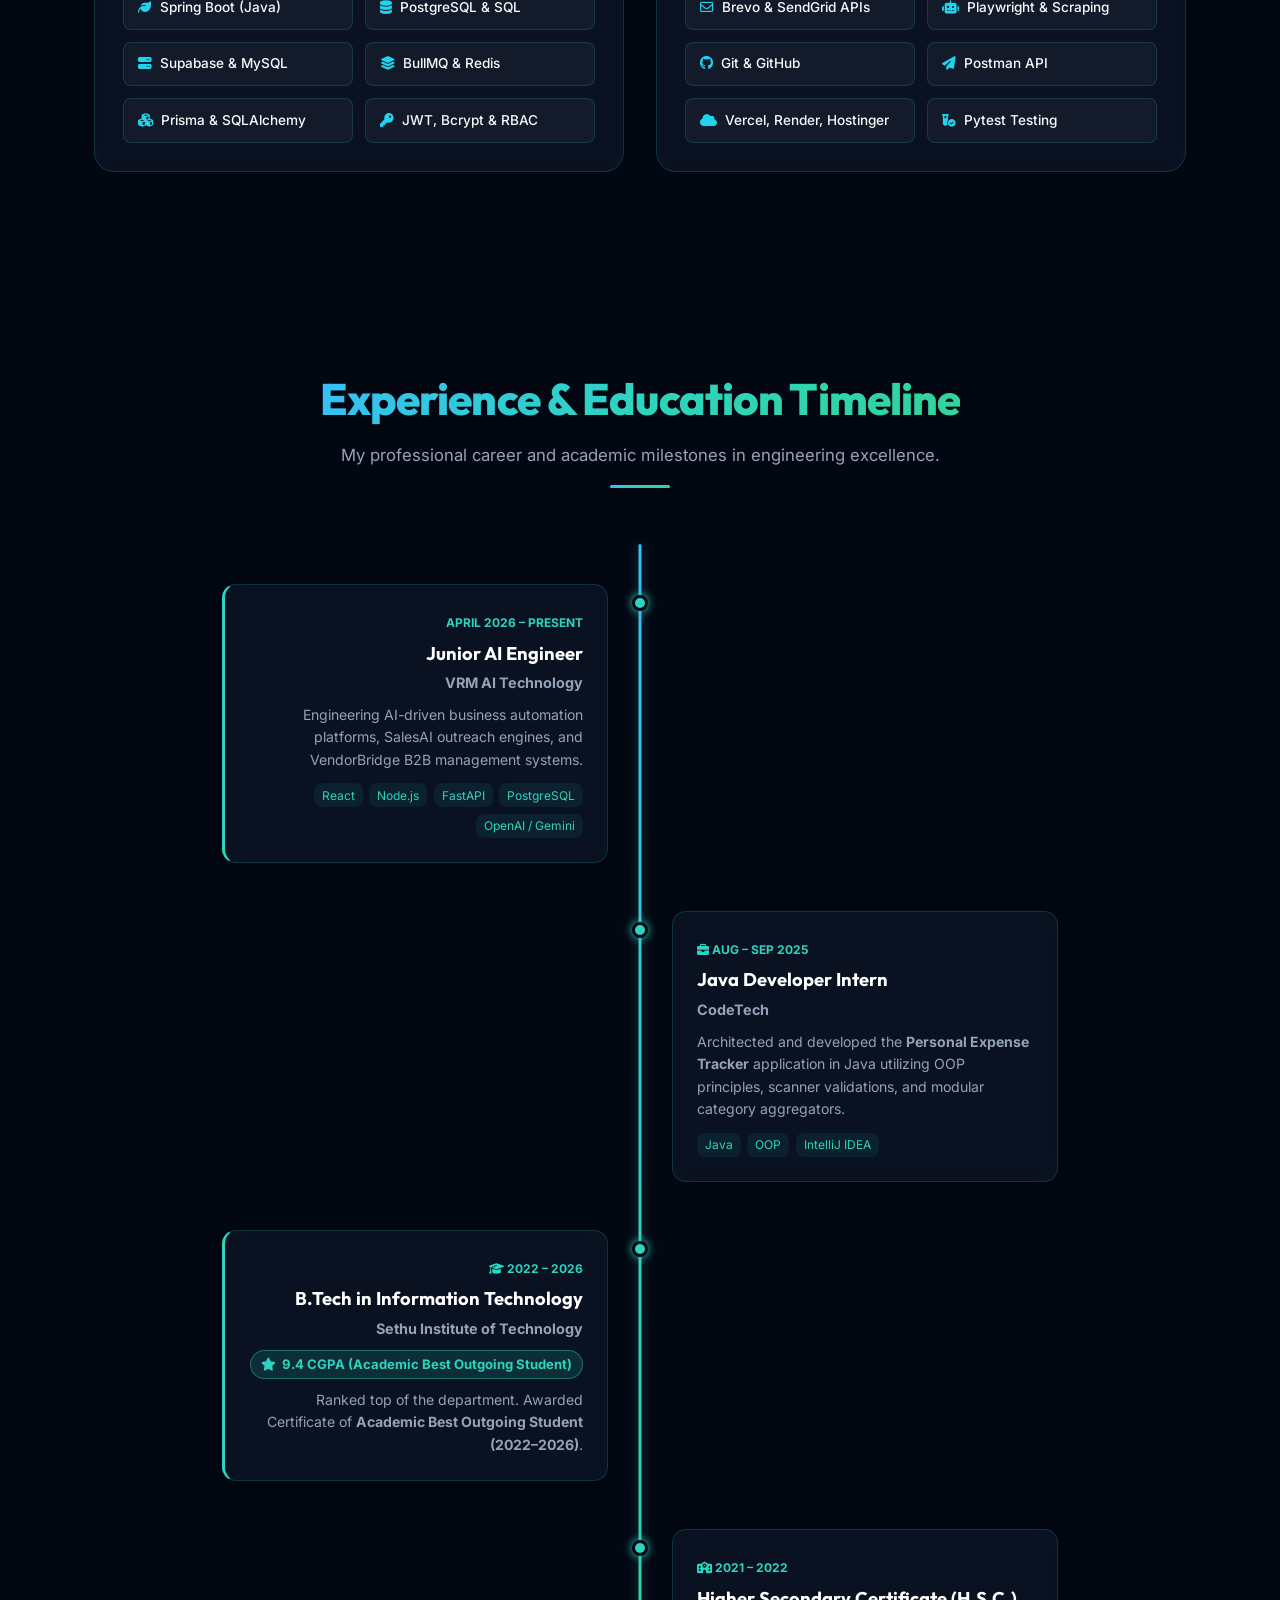
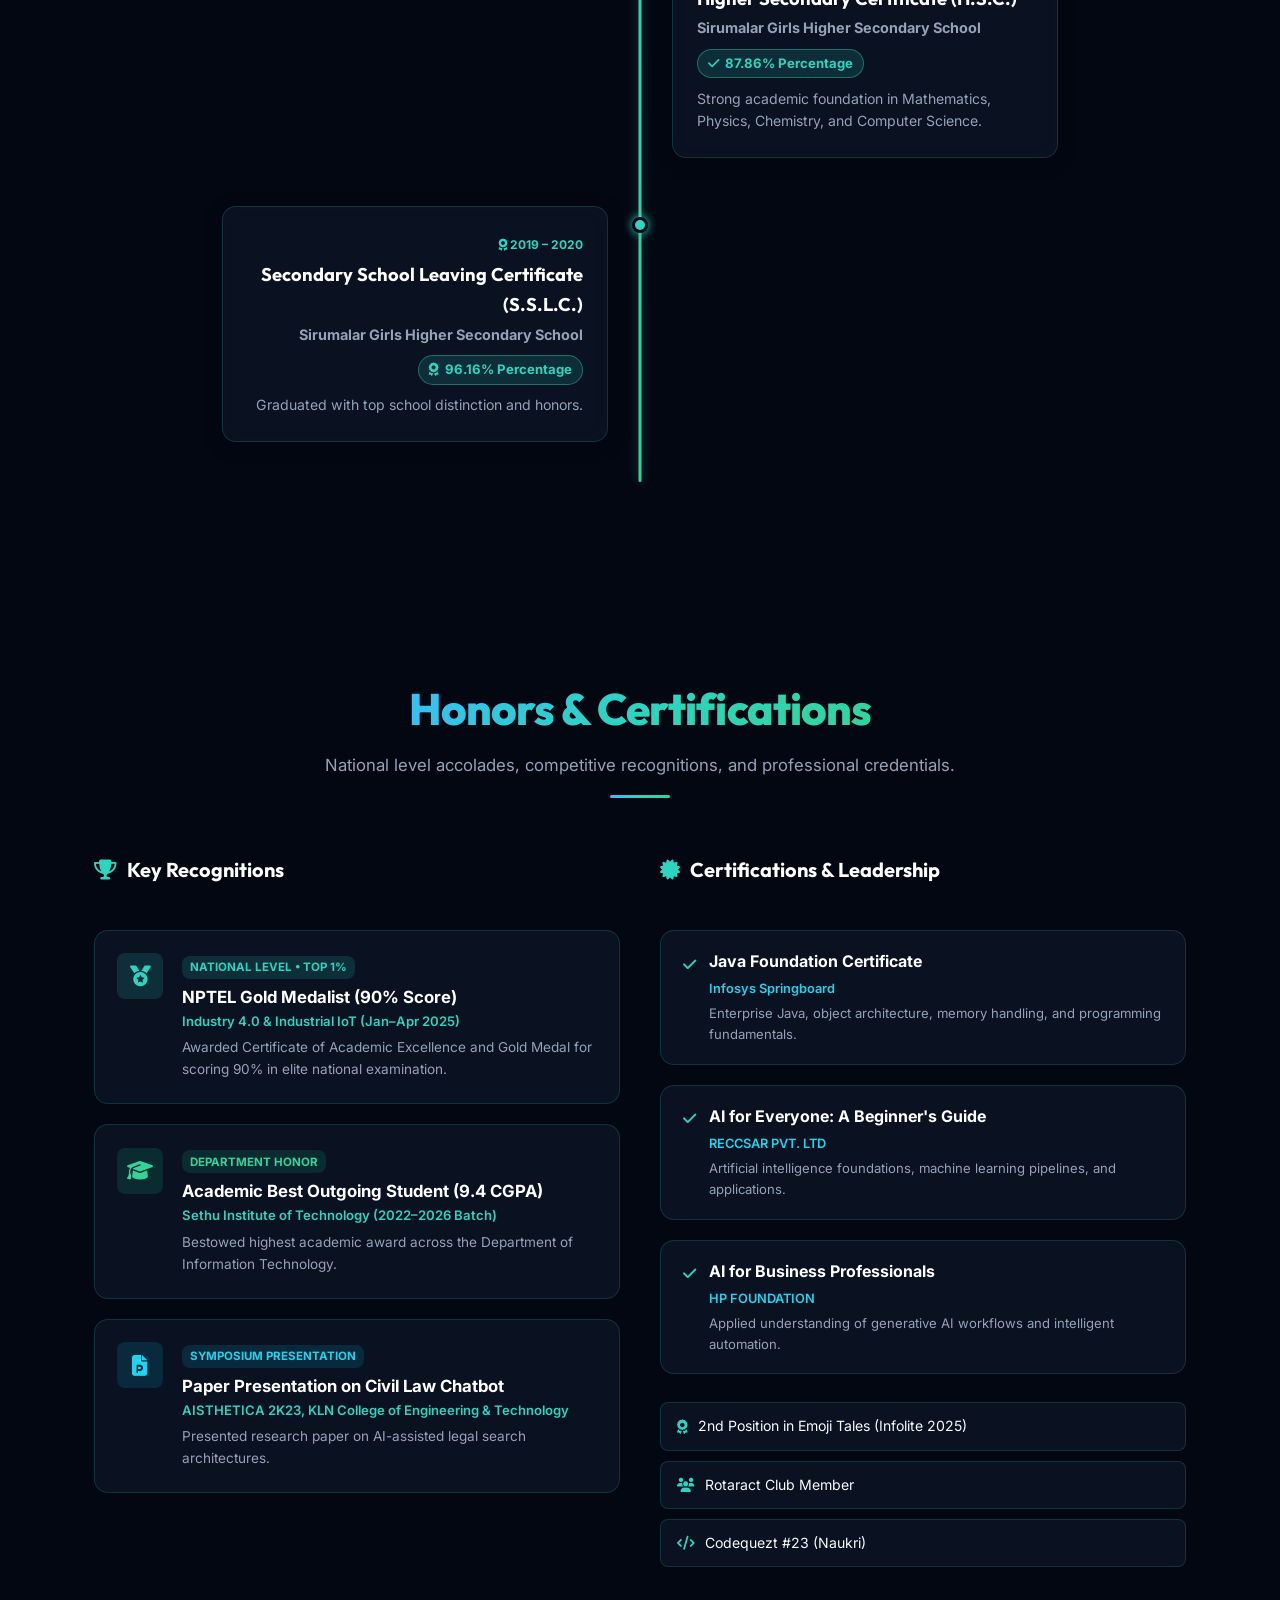
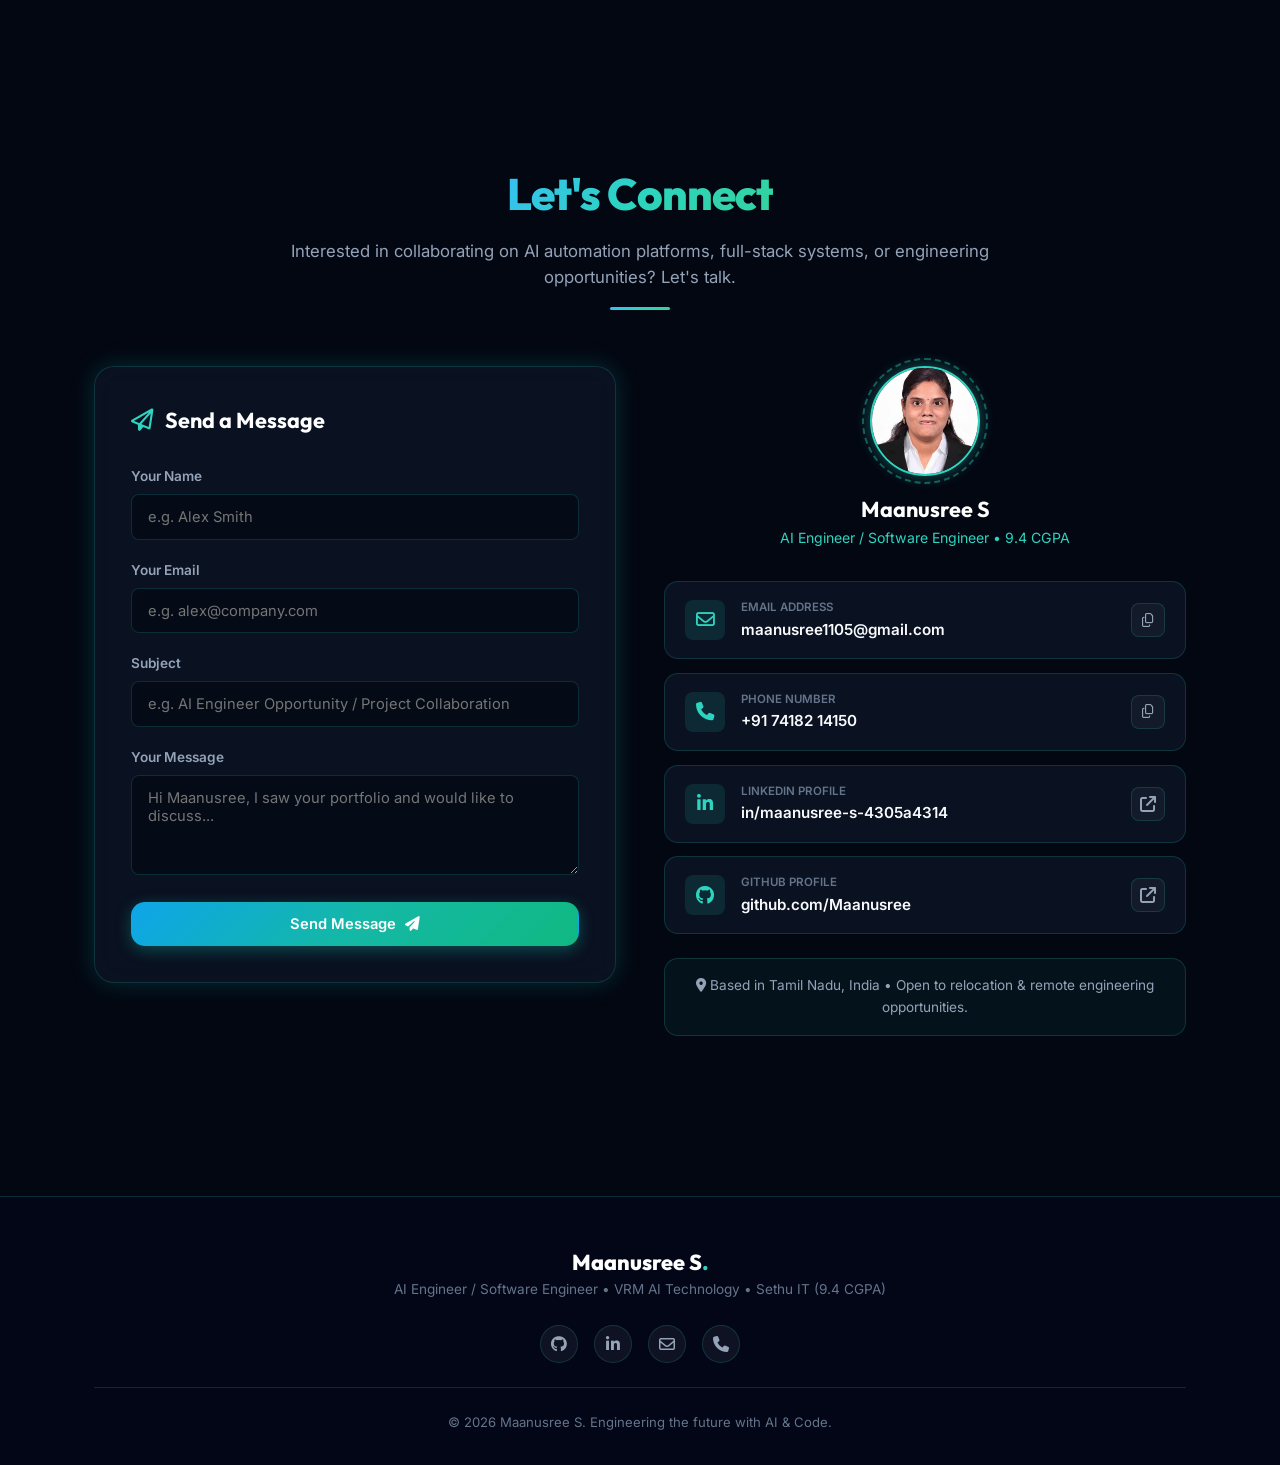
==== commit 40753af6: "Make LinkedIn, GitHub, and portfolio URLs redirectable in resume" ====
--- a/index.html
+++ b/index.html
@@ -1126,10 +1126,12 @@
             </div>
           </div>
           <div class="resume-contact-block">
-            <div><i class="fa-solid fa-phone"></i> +91 7418214150</div>
-            <div><i class="fa-solid fa-envelope"></i> maanusree1105@gmail.com</div>
-            <div><i class="fa-brands fa-linkedin"></i> linkedin.com/in/maanusree-s-4305a4314</div>
-            <div><i class="fa-brands fa-github"></i> github.com/Maanusree</div>
+            <div><i class="fa-solid fa-phone"></i> <a href="tel:+917418214150">+91 74182 14150</a></div>
+            <div><i class="fa-solid fa-envelope"></i> <a href="mailto:maanusree1105@gmail.com">maanusree1105@gmail.com</a></div>
+            <div><i class="fa-brands fa-linkedin"></i> <a href="https://www.linkedin.com/in/maanusree-s-4305a4314" target="_blank" rel="noopener noreferrer">linkedin.com/in/maanusree-s-4305a4314</a></div>
+            <div><i class="fa-brands fa-github"></i> <a href="https://github.com/Maanusree" target="_blank" rel="noopener noreferrer">github.com/Maanusree</a></div>
+            <div><i class="fa-solid fa-globe"></i> <a href="https://portfolio-bha2.onrender.com/" target="_blank" rel="noopener noreferrer">portfolio-bha2.onrender.com</a></div>
+            <div><i class="fa-solid fa-location-dot"></i> Madurai / Bangalore | Open to Relocate</div>
           </div>
         </header>
 
--- a/style.css
+++ b/style.css
@@ -1859,6 +1859,17 @@
   gap: 0.2rem;
 }
 
+.resume-contact-block a {
+  color: inherit;
+  text-decoration: none;
+  transition: color var(--transition-fast);
+}
+
+.resume-contact-block a:hover {
+  color: var(--teal);
+  text-decoration: underline;
+}
+
 .resume-hr {
   border: 0;
   height: 1.5px;
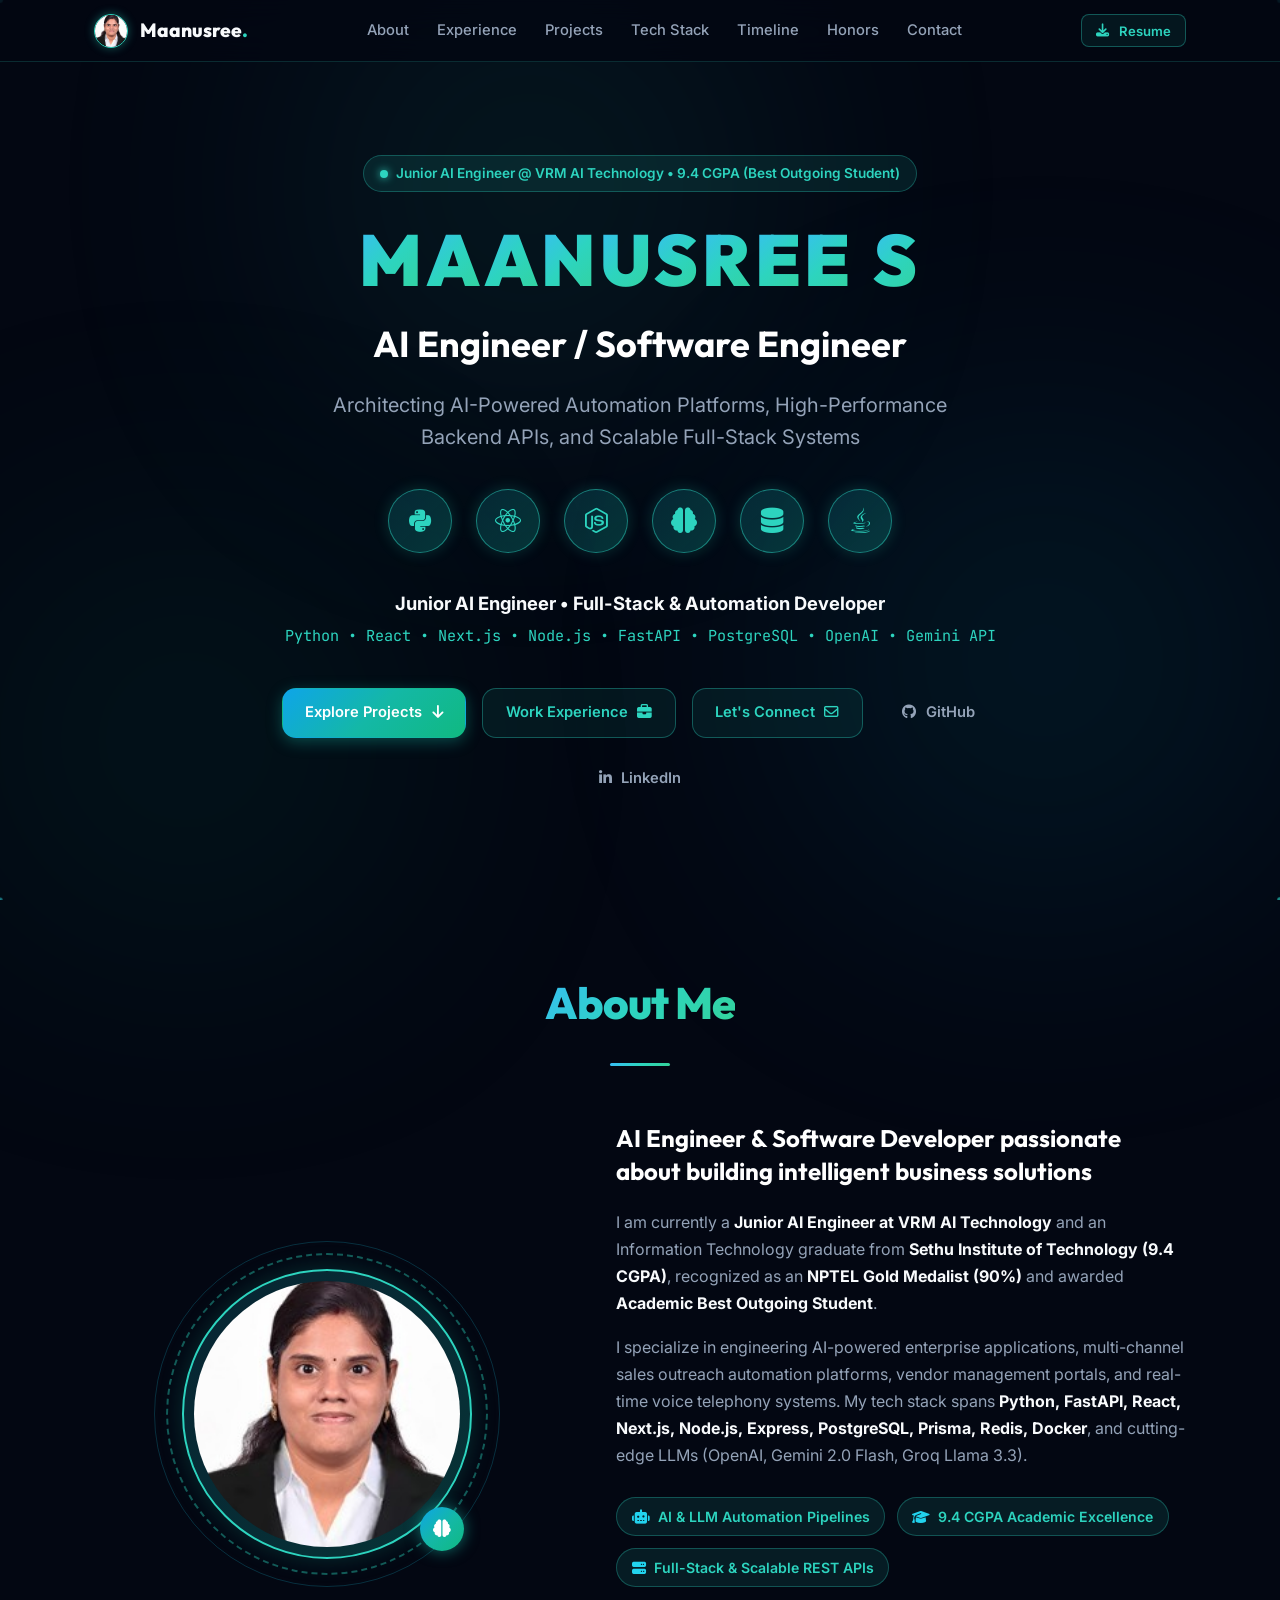
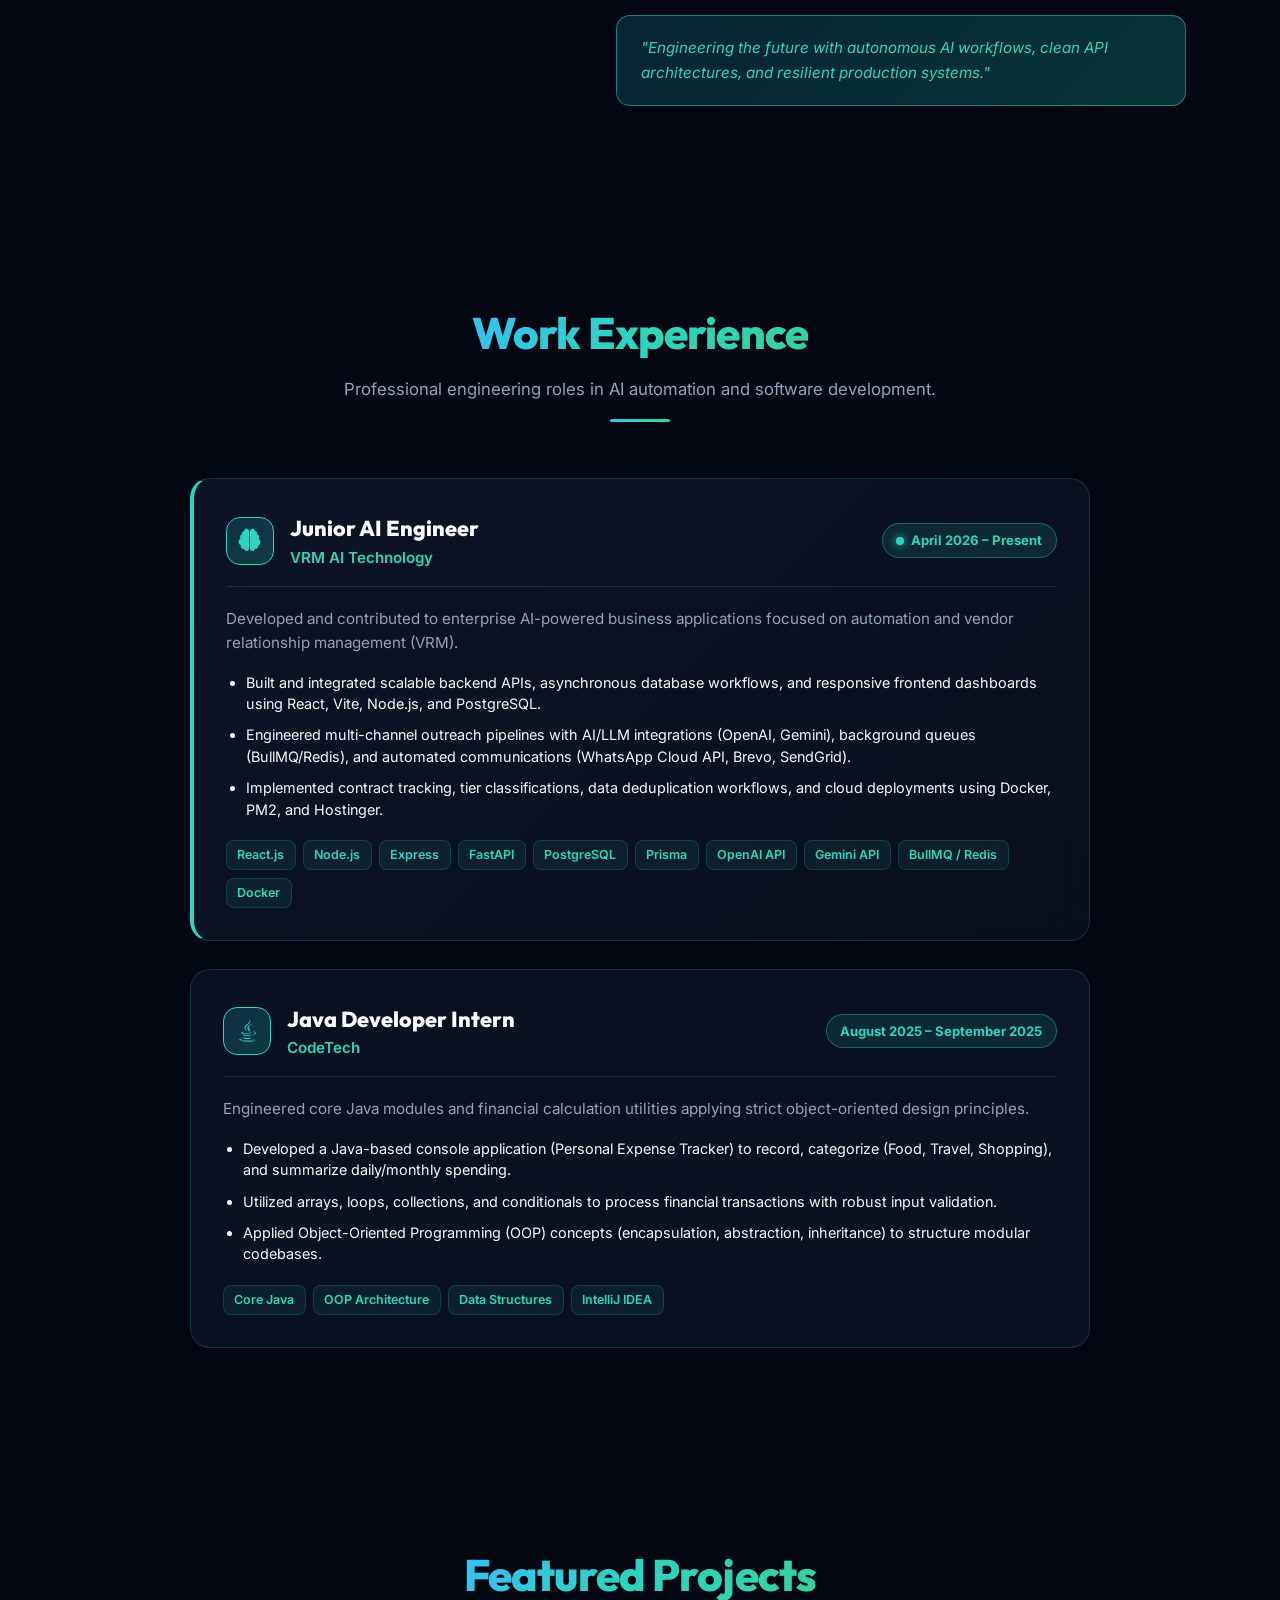
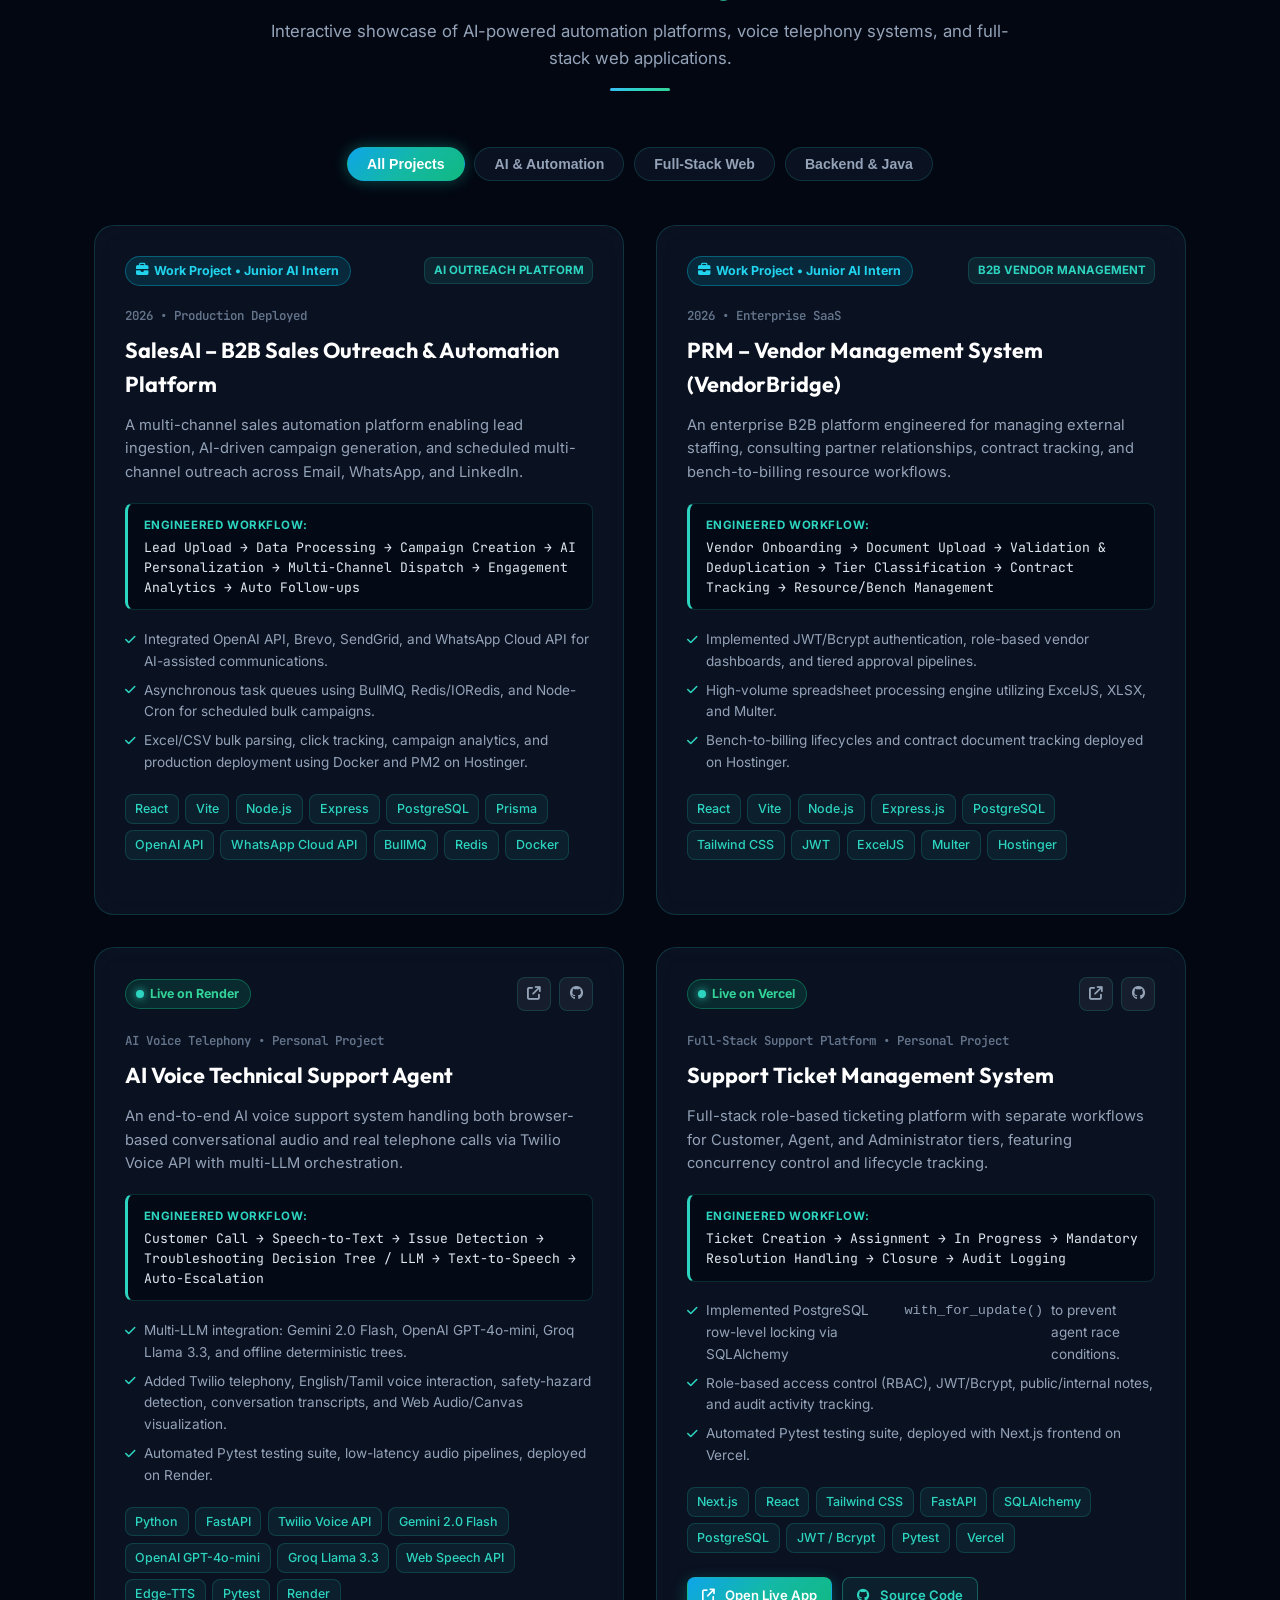
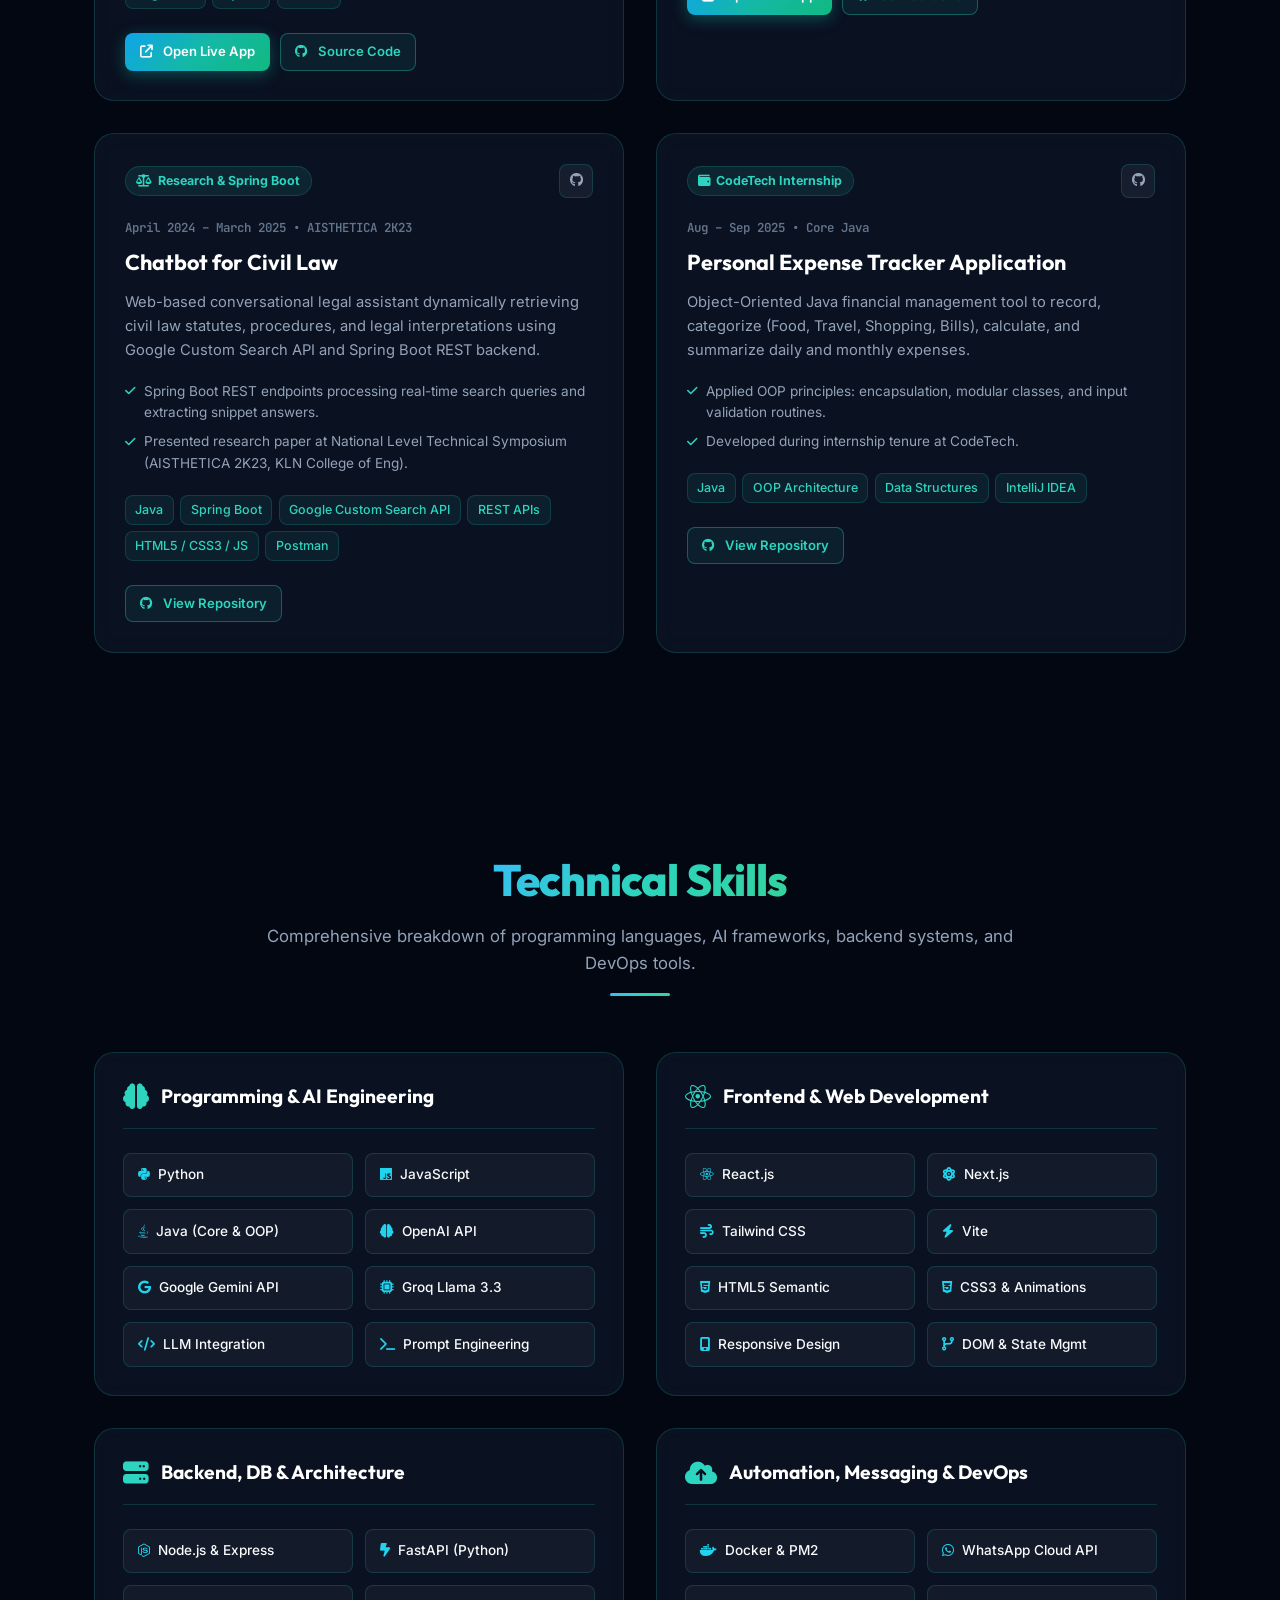
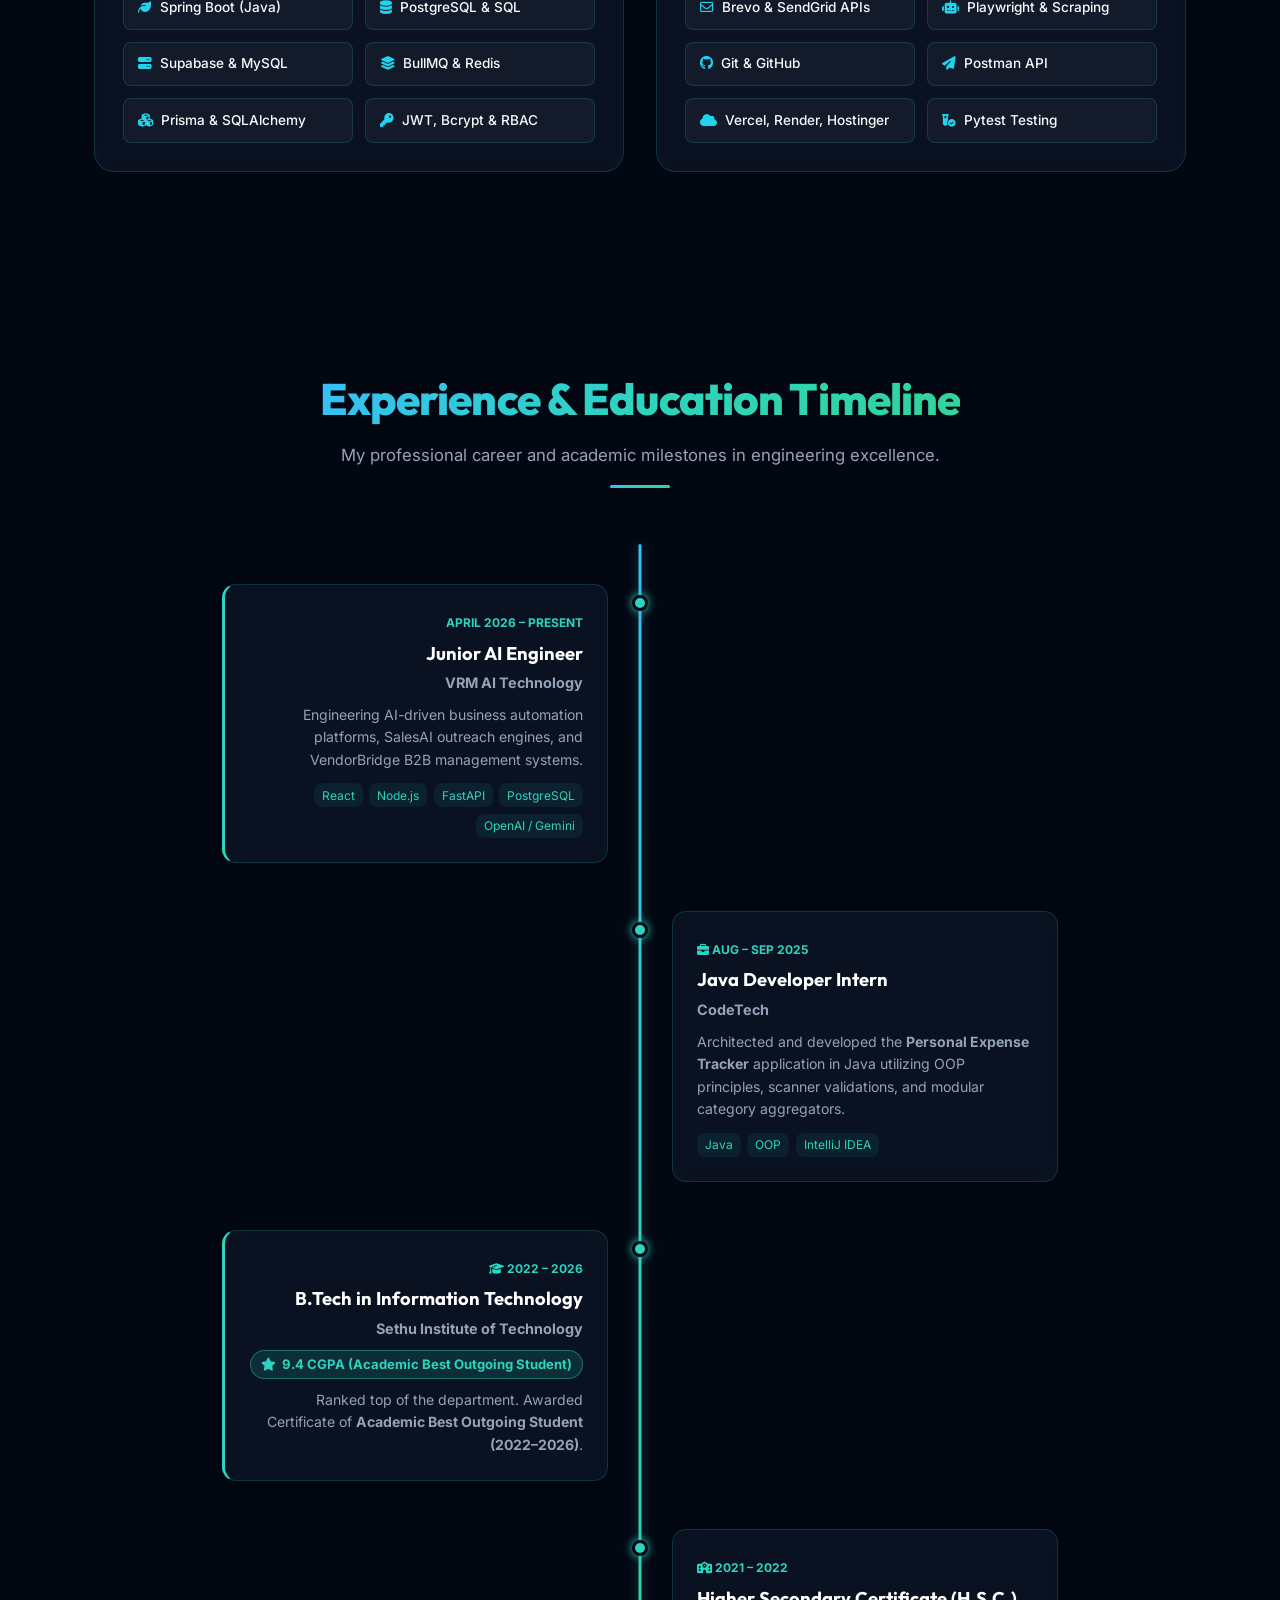
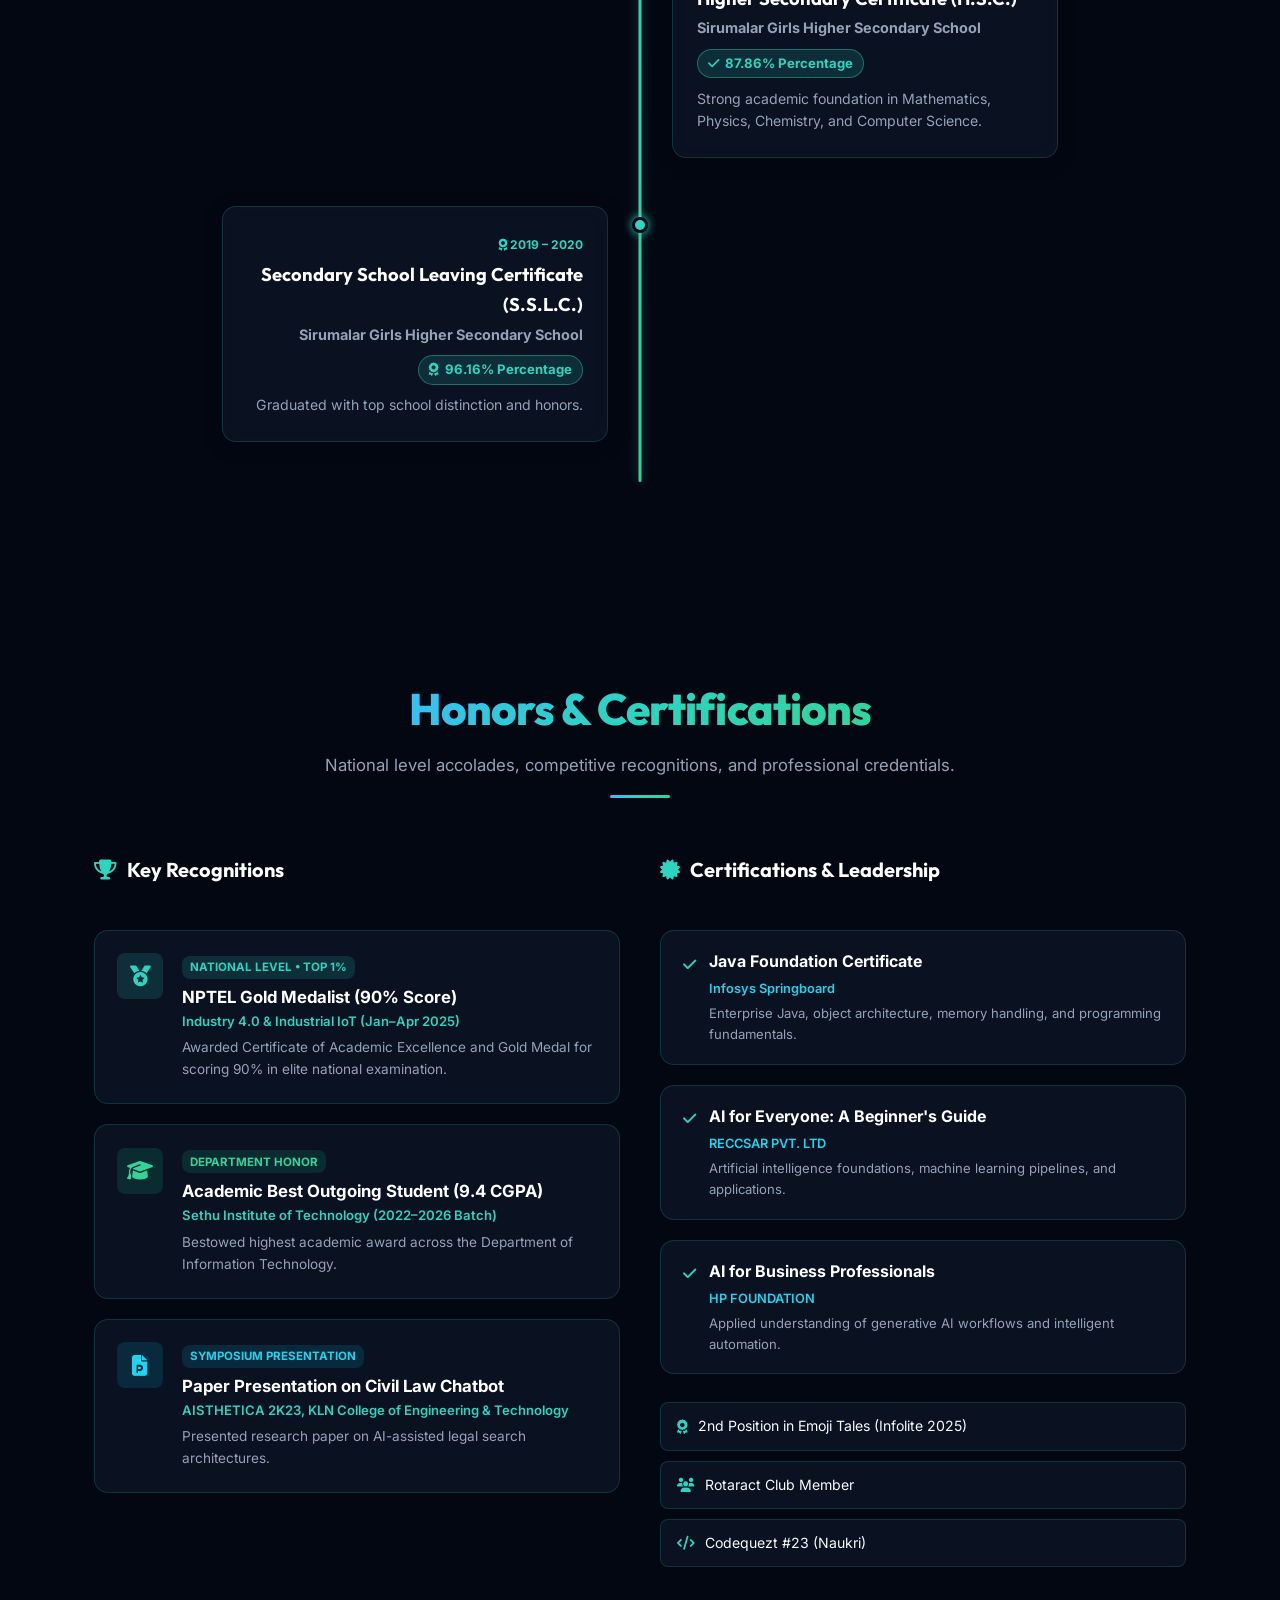
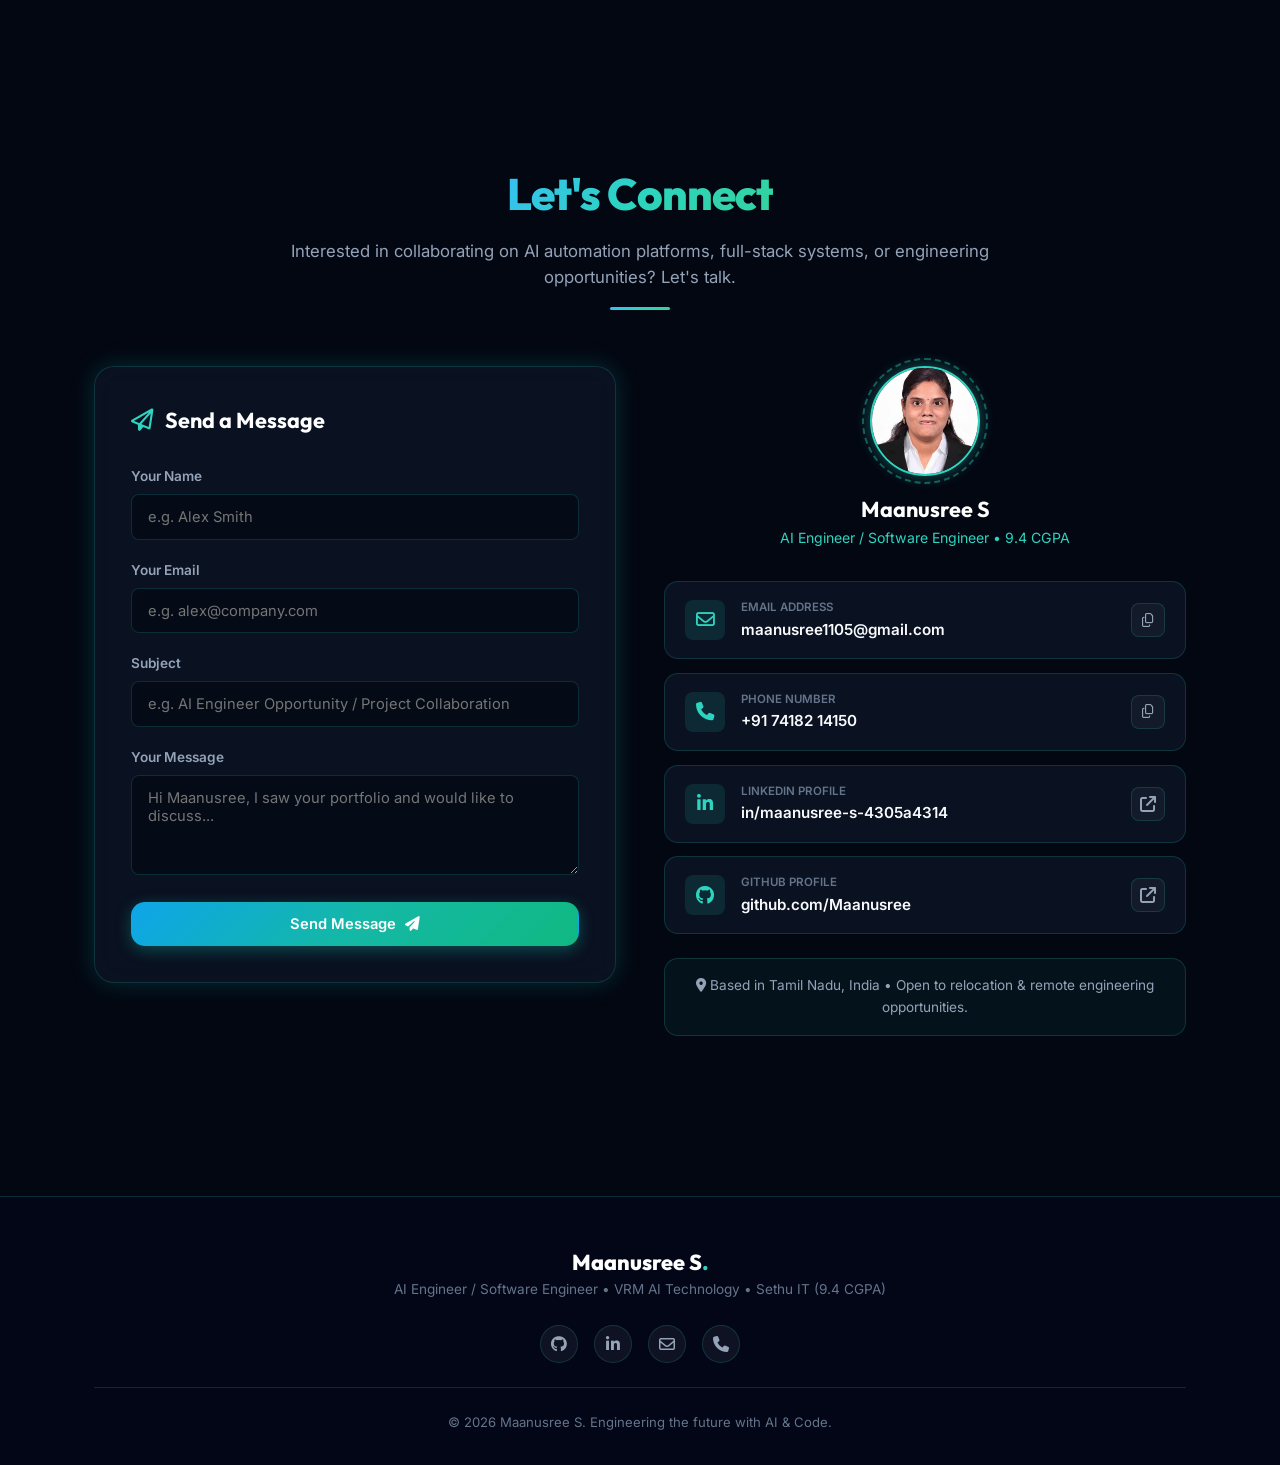
==== commit 8e3c0c39: "Fix duplicate resume download on single click" ====
--- a/index.html
+++ b/index.html
@@ -1370,7 +1370,12 @@
         hint.textContent = 'Standard format (with photo)';
       }
     }
-    function executeCountryDownload() {
+    var isDownloadingResume = false;
+    function executeCountryDownload(e) {
+      if (e) e.preventDefault();
+      if (isDownloadingResume) return;
+      isDownloadingResume = true;
+
       var dropdown = document.getElementById('country-dropdown');
       var val = dropdown ? dropdown.value.toLowerCase() : 'in';
       var noPhotoList = ['us', 'uk', 'ca', 'au'];
@@ -1389,11 +1394,15 @@
         showToast('Downloading ' + (isNoPhoto ? 'ATS Resume (No Photo)' : 'Standard Resume (With Photo)') + (countryName ? ' for ' + countryName : '') + '...', 'success');
       }
       closeCountryResumeModal();
+
+      setTimeout(function() {
+        isDownloadingResume = false;
+      }, 1200);
     }
     window.addEventListener('keydown', function(e) {
       if (e.key === 'Escape') closeCountryResumeModal();
     });
   </script>
-  <script src="script.js?v=20260905_v4"></script>
+  <script src="script.js?v=20260907_v1"></script>
 </body>
 </html>
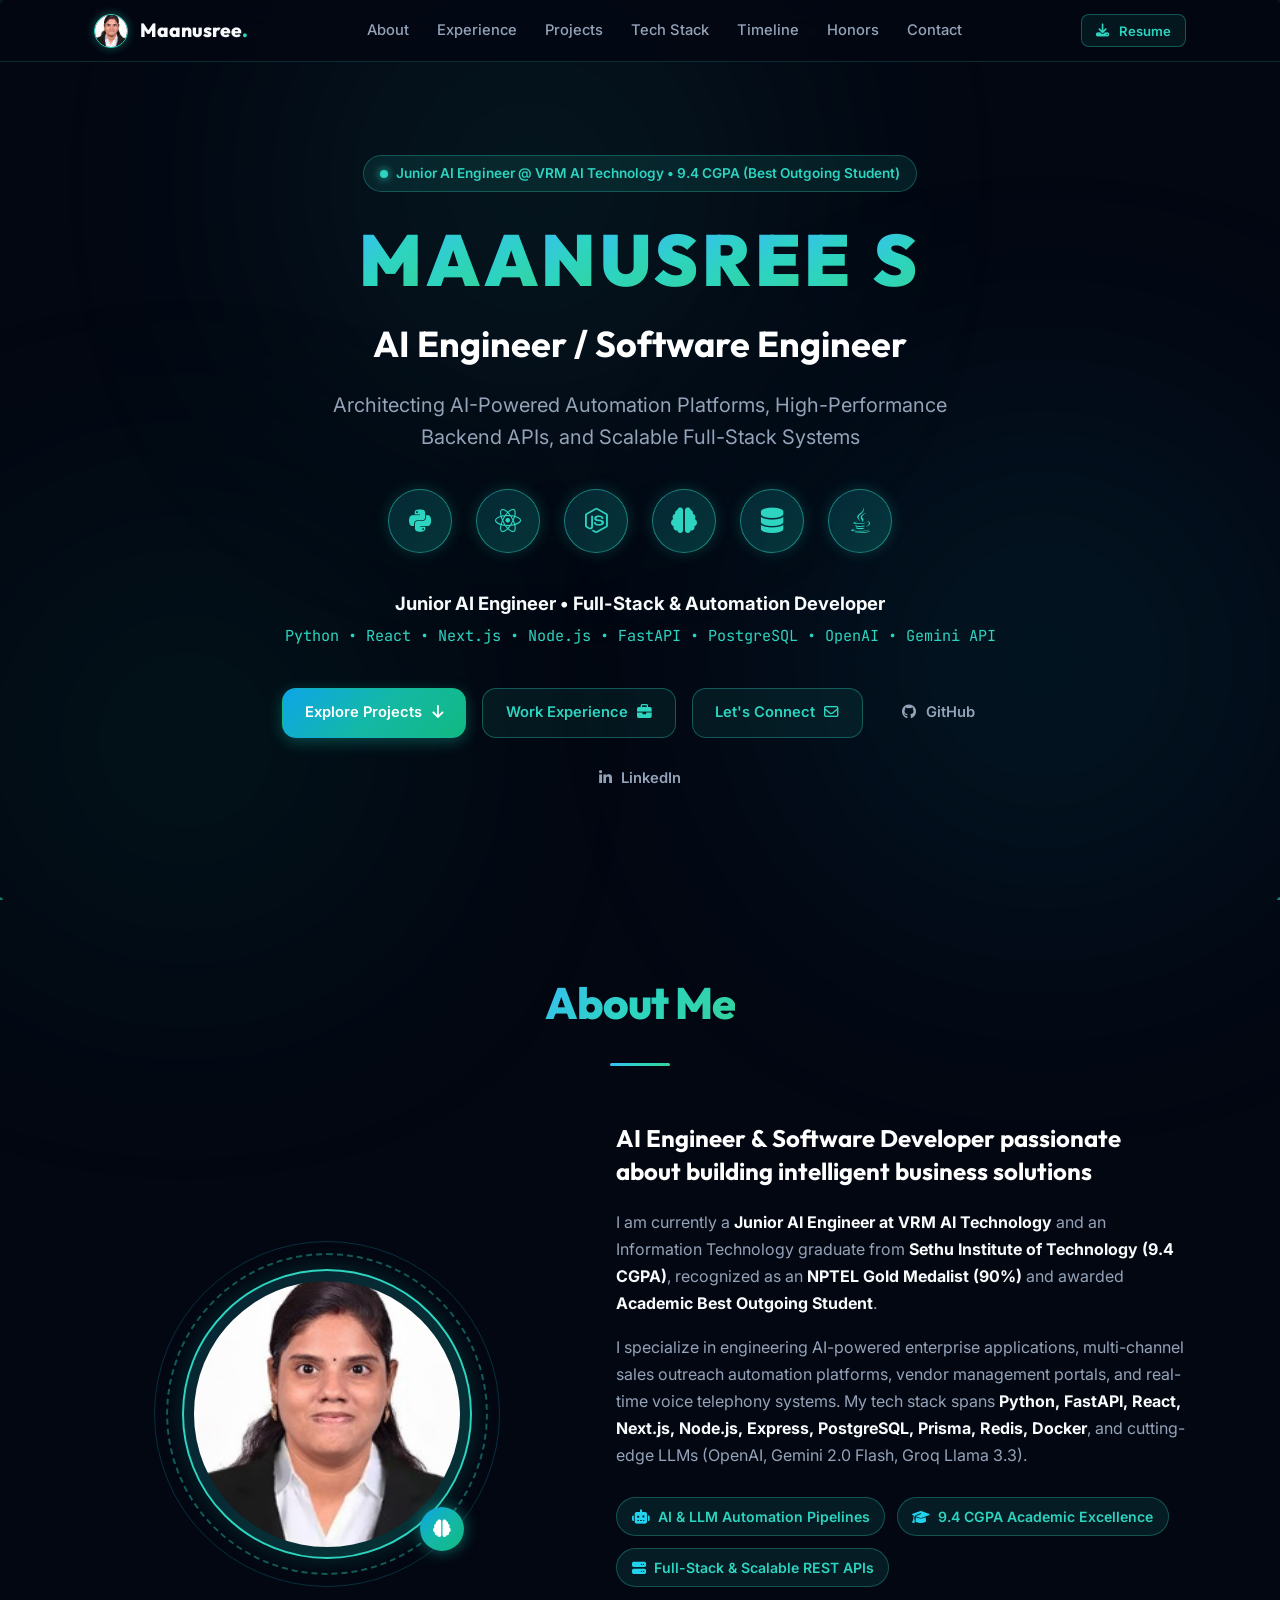
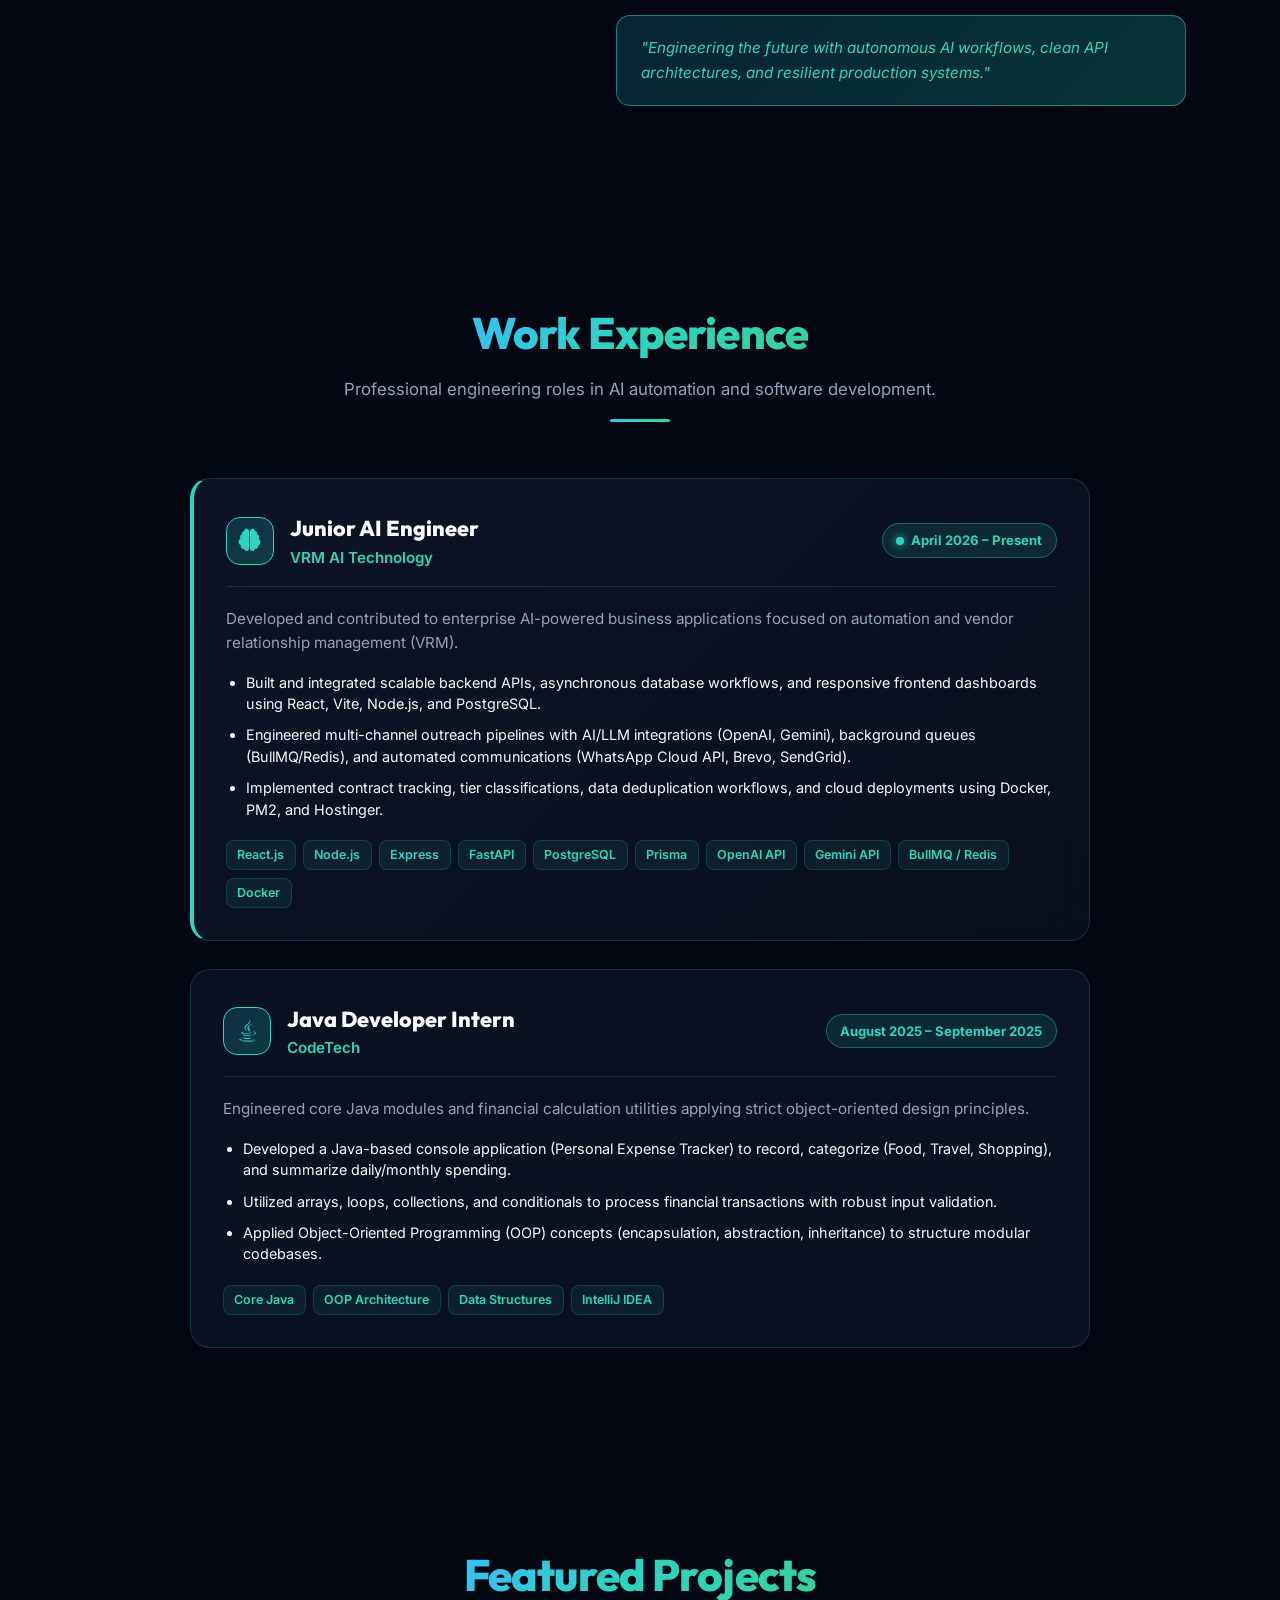
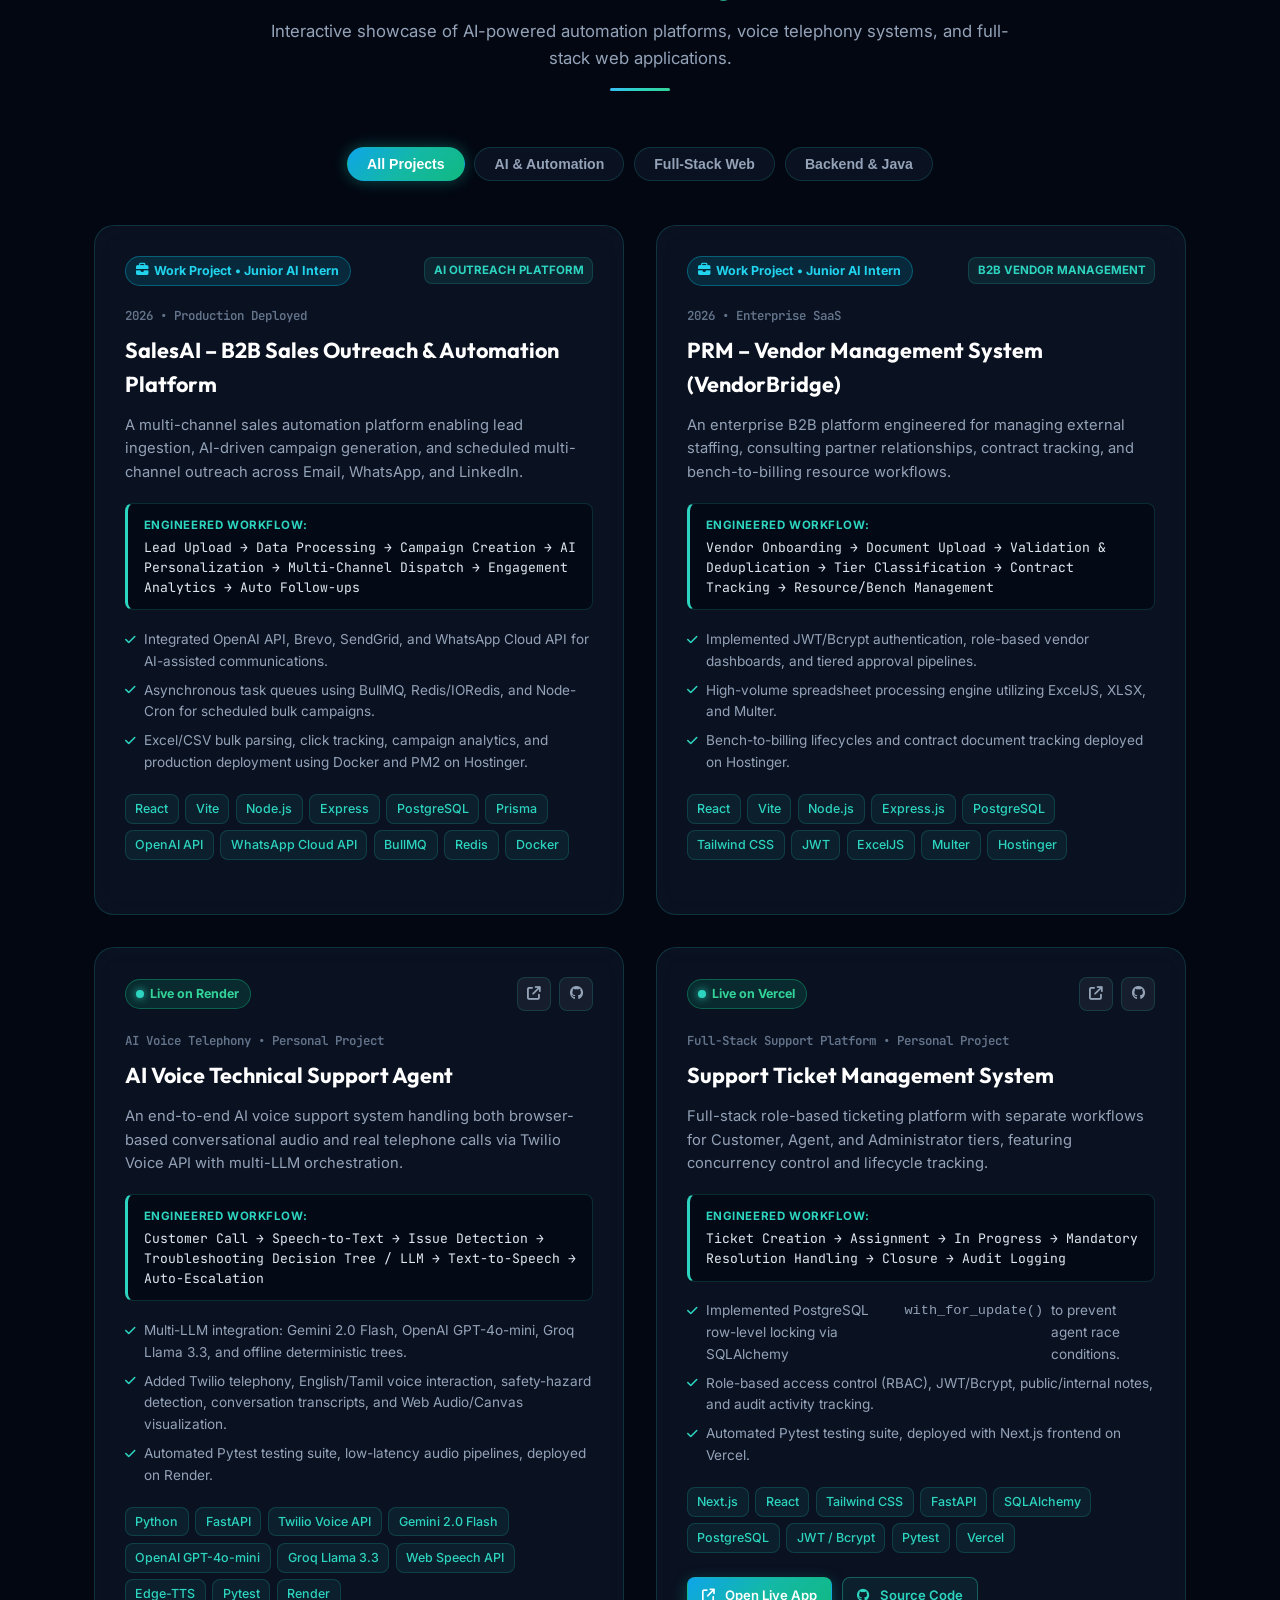
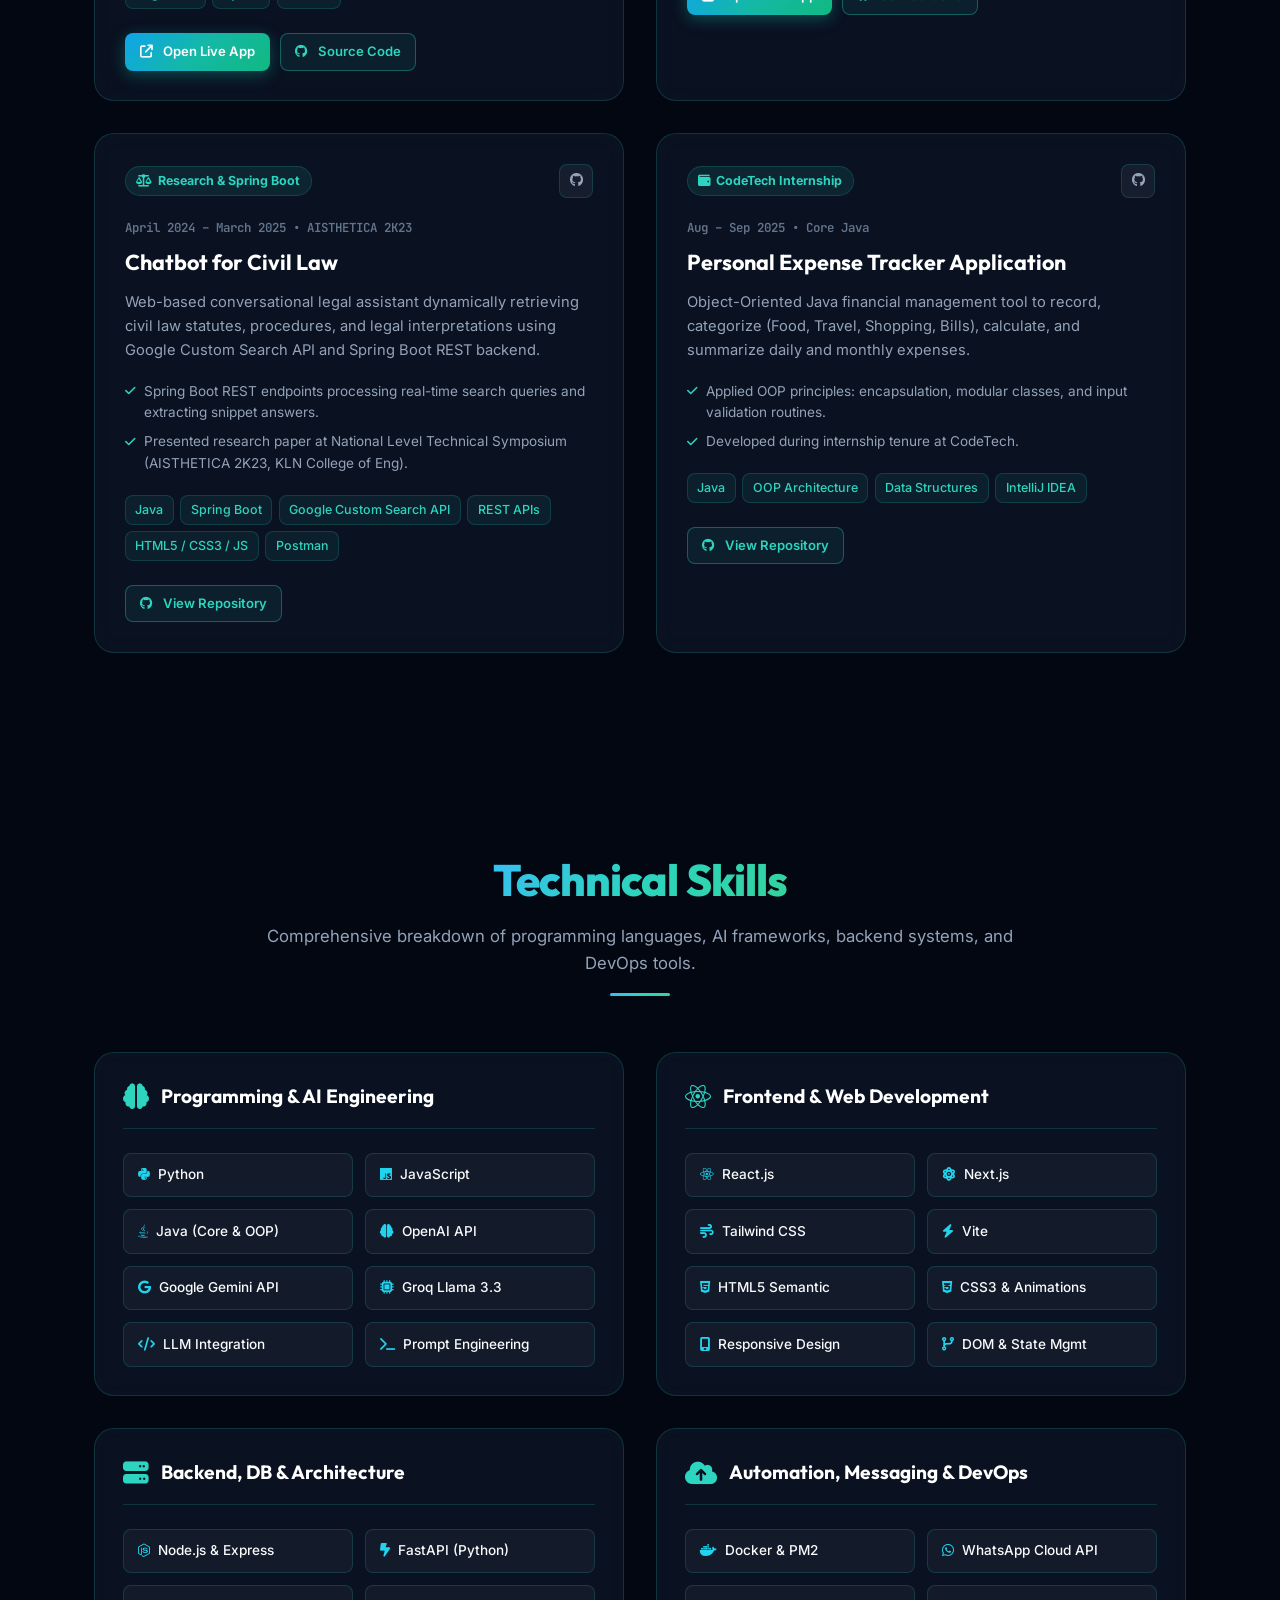
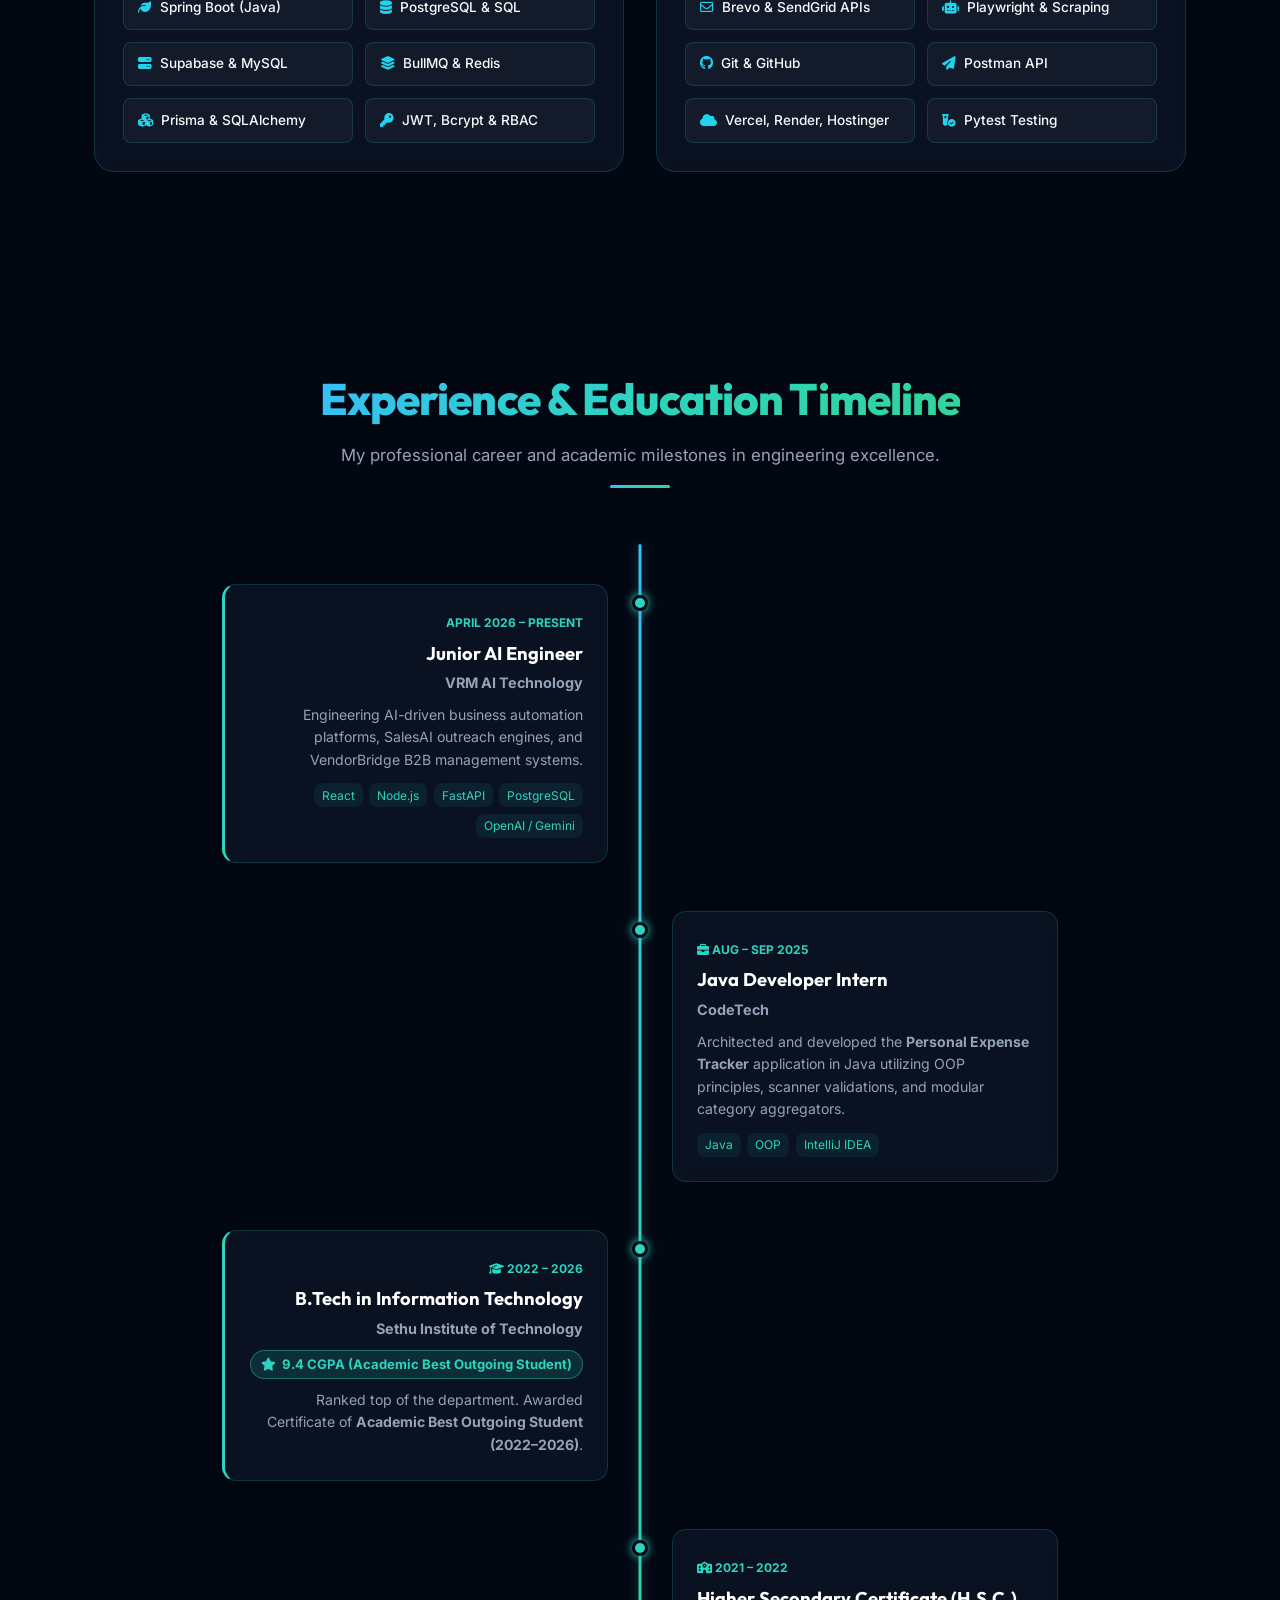
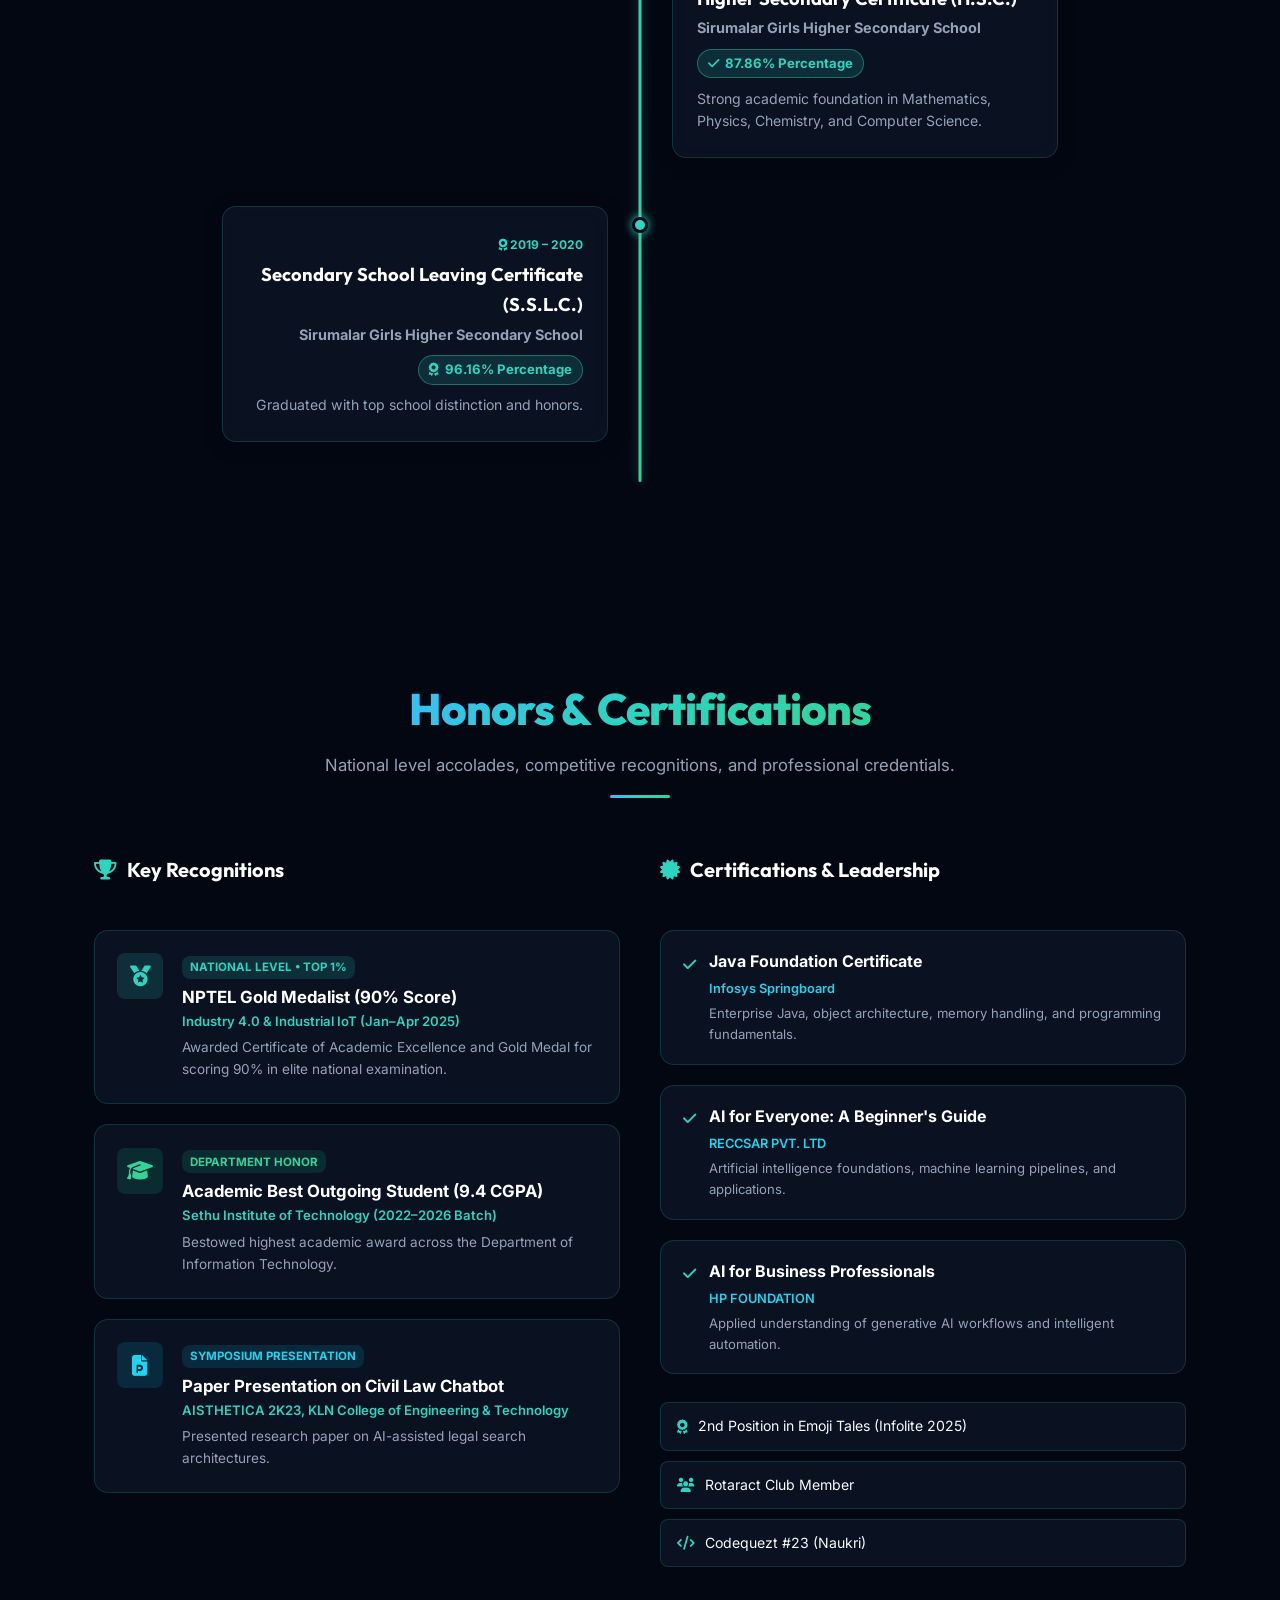
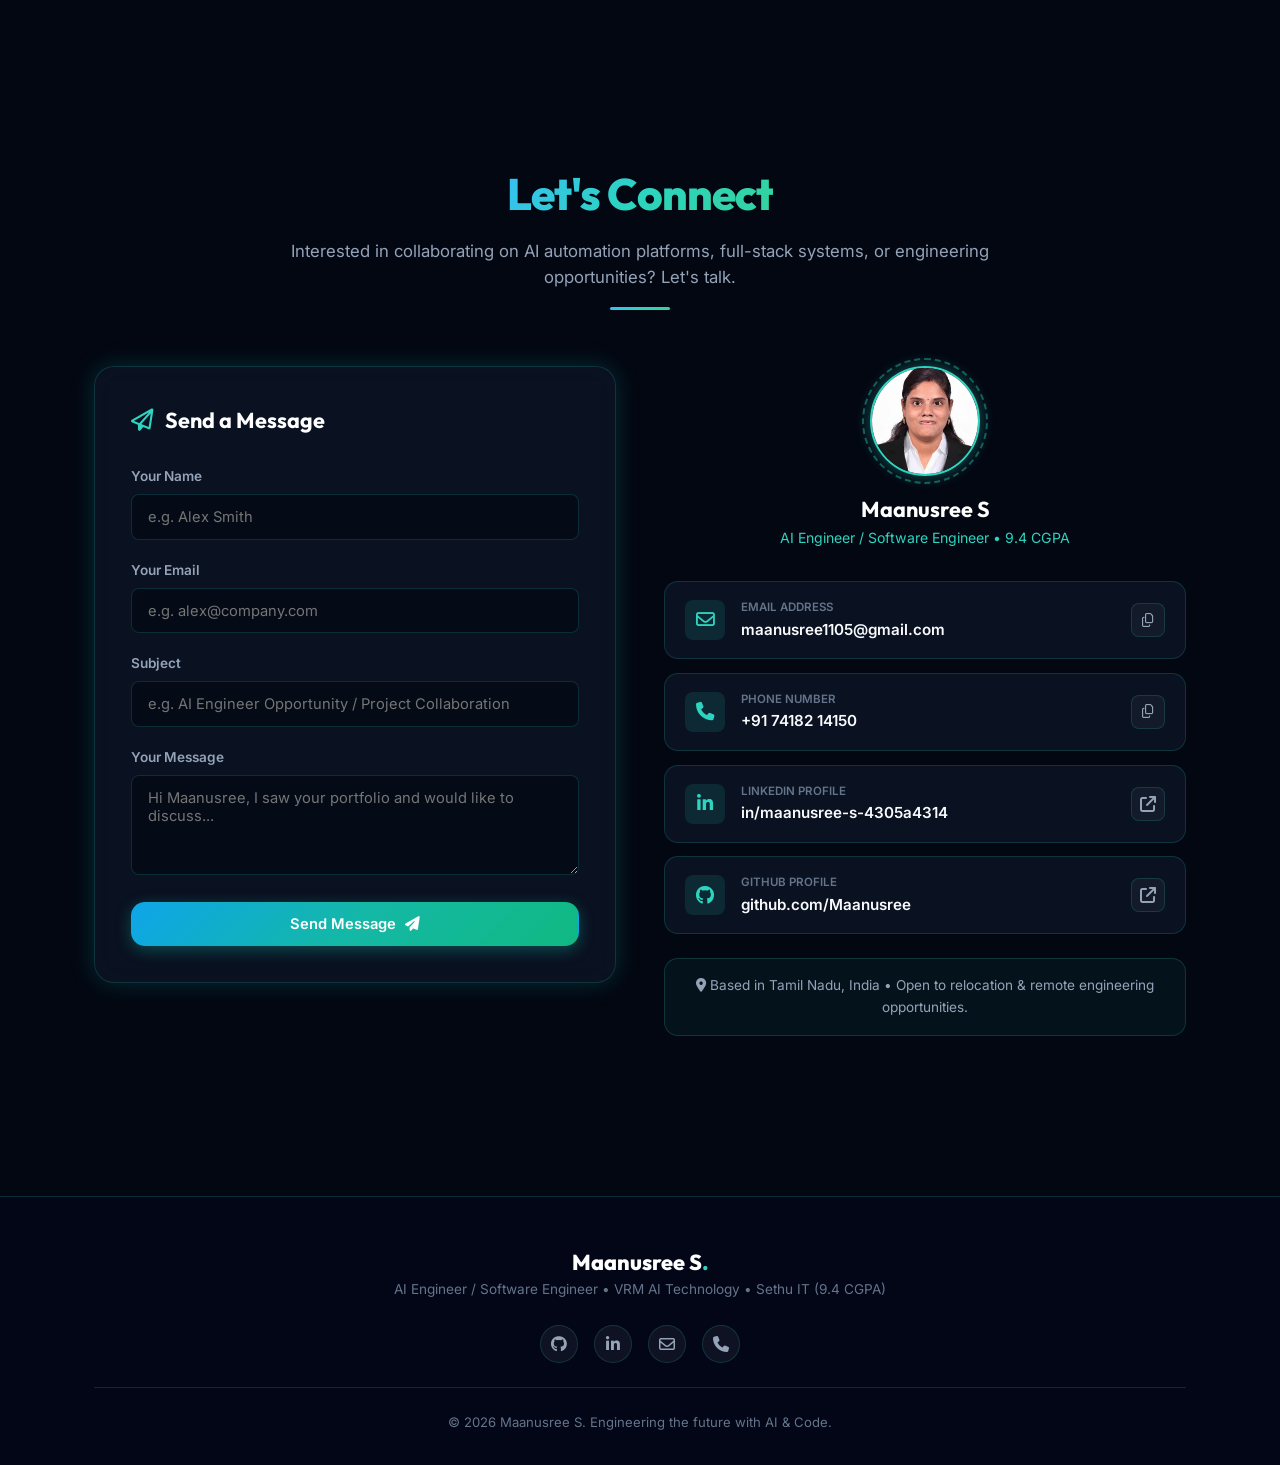
==== commit 179076f5: "Fix resume double download by using native anchor download" ====
--- a/index.html
+++ b/index.html
@@ -20,7 +20,7 @@
   <link rel="stylesheet" href="https://cdnjs.cloudflare.com/ajax/libs/font-awesome/6.5.1/css/all.min.css" />
 
   <!-- Custom Stylesheet -->
-  <link rel="stylesheet" href="style.css" />
+  <link rel="stylesheet" href="style.css?v=20260907_v2" />
 </head>
 <body class="dark-theme">
 
@@ -1093,9 +1093,9 @@
           <span id="country-format-text">Standard format (with photo)</span>
         </div>
 
-        <button id="btn-country-go" class="country-download-btn" type="button" onclick="executeCountryDownload()">
+        <a id="btn-country-go" class="country-download-btn" href="assets/Maanusree_S_Resume.pdf" download="Maanusree_S_Resume.pdf" onclick="handleCountryDownloadClick(event)">
           <i class="fa-solid fa-download"></i> Download PDF
-        </button>
+        </a>
       </div>
     </div>
   </div>
@@ -1360,49 +1360,41 @@
     }
     function onCountrySelectionChange() {
       var dropdown = document.getElementById('country-dropdown');
+      var btn = document.getElementById('btn-country-go');
       var hint = document.getElementById('country-format-text');
-      if (!dropdown || !hint) return;
+      if (!dropdown) return;
       var val = dropdown.value.toLowerCase();
-      var noPhotoList = ['us', 'uk', 'ca', 'au'];
-      if (noPhotoList.indexOf(val) !== -1) {
-        hint.textContent = 'ATS format (without photo)';
-      } else {
-        hint.textContent = 'Standard format (with photo)';
+      var noPhotoList = ['us', 'uk', 'ca', 'au', 'nz', 'ie'];
+      var isNoPhoto = noPhotoList.indexOf(val) !== -1;
+      var fileName = isNoPhoto ? 'Maanusree_S_Resume_No_Photo.pdf' : 'Maanusree_S_Resume.pdf';
+
+      if (btn) {
+        btn.href = 'assets/' + fileName;
+        btn.setAttribute('download', fileName);
+      }
+      if (hint) {
+        hint.textContent = isNoPhoto ? 'ATS format (without photo)' : 'Standard format (with photo)';
       }
     }
-    var isDownloadingResume = false;
-    function executeCountryDownload(e) {
-      if (e) e.preventDefault();
-      if (isDownloadingResume) return;
-      isDownloadingResume = true;
-
+    function handleCountryDownloadClick(e) {
+      if (e && e.stopPropagation) {
+        e.stopPropagation();
+      }
       var dropdown = document.getElementById('country-dropdown');
       var val = dropdown ? dropdown.value.toLowerCase() : 'in';
-      var noPhotoList = ['us', 'uk', 'ca', 'au'];
+      var noPhotoList = ['us', 'uk', 'ca', 'au', 'nz', 'ie'];
       var isNoPhoto = noPhotoList.indexOf(val) !== -1;
-      var fileName = isNoPhoto ? 'Maanusree_S_Resume_No_Photo.pdf' : 'Maanusree_S_Resume.pdf';
-
-      var link = document.createElement('a');
-      link.href = 'assets/' + fileName;
-      link.download = fileName;
-      document.body.appendChild(link);
-      link.click();
-      document.body.removeChild(link);
+      var countryName = (dropdown && dropdown.selectedIndex >= 0) ? dropdown.options[dropdown.selectedIndex].text : '';
 
       if (typeof showToast === 'function') {
-        var countryName = dropdown ? dropdown.options[dropdown.selectedIndex].text : '';
         showToast('Downloading ' + (isNoPhoto ? 'ATS Resume (No Photo)' : 'Standard Resume (With Photo)') + (countryName ? ' for ' + countryName : '') + '...', 'success');
       }
-      closeCountryResumeModal();
-
-      setTimeout(function() {
-        isDownloadingResume = false;
-      }, 1200);
+      setTimeout(closeCountryResumeModal, 350);
     }
     window.addEventListener('keydown', function(e) {
       if (e.key === 'Escape') closeCountryResumeModal();
     });
   </script>
-  <script src="script.js?v=20260907_v1"></script>
+  <script src="script.js?v=20260907_v2"></script>
 </body>
 </html>
--- a/style.css
+++ b/style.css
@@ -2241,7 +2241,8 @@
   width: 100%;
   padding: 0.75rem 1rem;
   background: linear-gradient(135deg, #0ea5e9 0%, #14b8a6 100%);
-  color: #ffffff;
+  color: #ffffff !important;
+  text-decoration: none !important;
   border: none;
   border-radius: 10px;
   font-size: 0.92rem;
@@ -2254,6 +2255,7 @@
   gap: 0.5rem;
   box-shadow: 0 4px 15px rgba(20, 184, 166, 0.25);
   transition: opacity 0.2s, transform 0.15s;
+  box-sizing: border-box;
 }
 
 .country-download-btn:hover {
